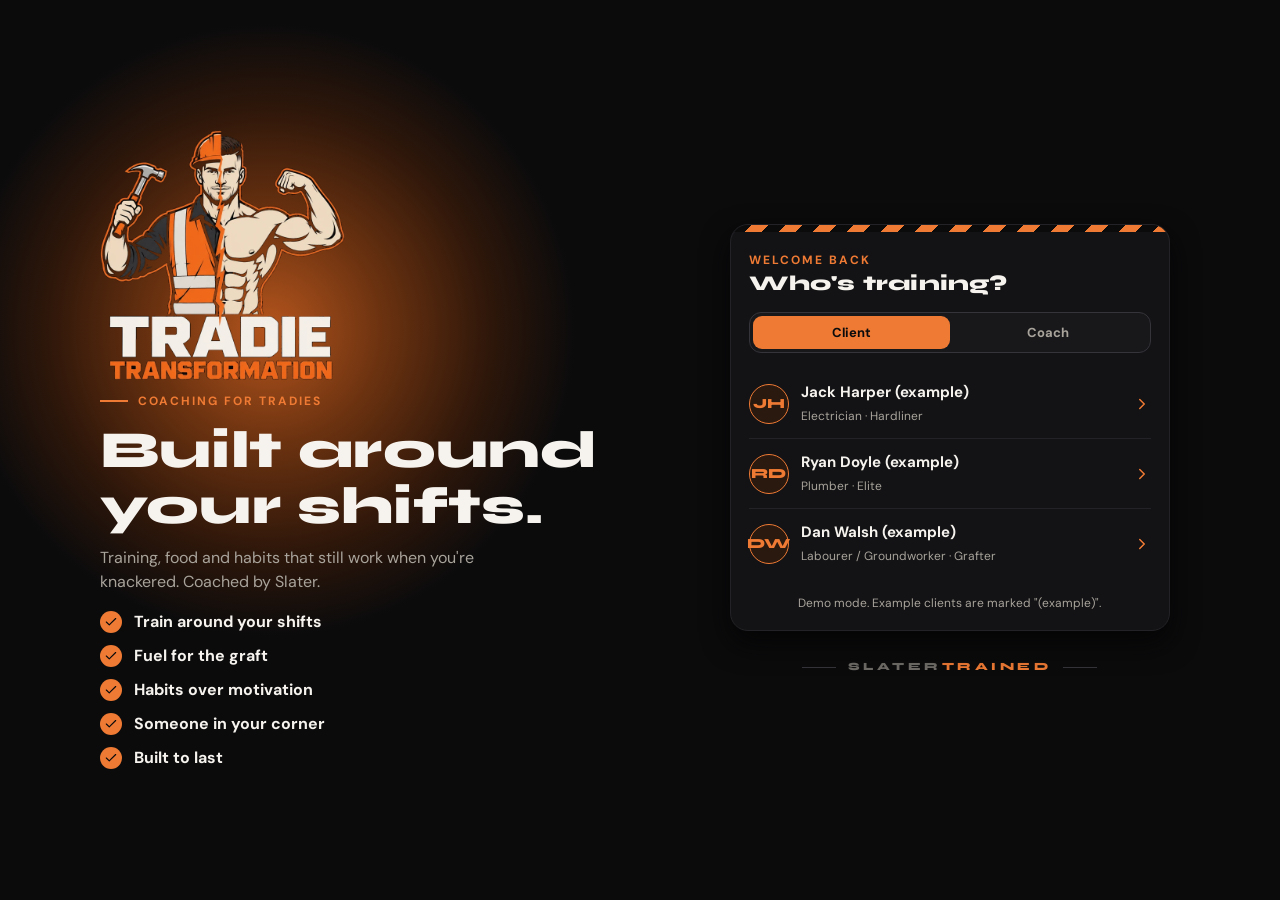
==== src/base-build4.html @ e0593daa "Remove zip; add source files, build script, tests and CLAUDE.md Co-Authored-By: Claude Opus 5.5 <nor" ====
<!doctype html><html><head><meta charset=utf8><meta name=viewport content="width=device-width,initial-scale=1,viewport-fit=cover"><style>:root{color-scheme:light;box-sizing:border-box;padding-top:env(safe-area-inset-top,0px);padding-bottom:env(safe-area-inset-bottom,0px)}html{scroll-padding-top:env(safe-area-inset-top,0px)}body{margin:0;padding:0;font:14px -apple-system,BlinkMacSystemFont,sans-serif;background:#fff;color:#000}img{max-width:100%}[hidden]:not([hidden=until-found i]){display:none!important}</style></head><body>
<title>The Tradie Transformation</title>
<meta name="claude:viewport-fit-sides" content="cover">
<meta name="theme-color" content="#0B0B0C">
<link rel="apple-touch-icon" href="[data-uri]">
<link rel="preconnect" href="https://fonts.googleapis.com"><link rel="preconnect" href="https://fonts.gstatic.com" crossorigin>
<link rel="stylesheet" href="https://fonts.googleapis.com/css2?family=DM+Sans:opsz,wght@9..40,400;9..40,500;9..40,700&family=Syne:wght@700;800&display=swap">
<style>
/* Layout: phone-first app shell. Header, scrolling main, bottom nav with a centre quick-log button; side rail on wide screens.
   Brand: "Edition 1" — one all-dark world, solid SlaterTrained orange, no see-through tints. */
:root {
  --bg: #0B0B0C;
  --card: #131315;
  --card-2: #18181B;
  --card-3: #202024;
  --line: #232327;
  --line-2: #34343A;
  --text: #F6F3EE;
  --muted: #A8A39B;
  --faint: #6F6C67;
  --orange: #EE7A34;
  --orange-hi: #F4955A;
  --orange-lo: #C9601F;
  --ember: #2A190F;      /* solid dark orange for fills */
  --ember-2: #3B2213;
  --on-orange: #0B0B0C;
  --good: #5CC37E;
  --good-deep: #12261A;
  --warn: #EDB740;
  --warn-deep: #2B2310;
  --bad: #EC5F55;
  --bad-deep: #2E1513;
  --display: 'Syne', 'Arial Black', Impact, sans-serif;
  --body: 'DM Sans', system-ui, -apple-system, 'Segoe UI', sans-serif;
  --r: 18px;
  --r-sm: 12px;
  --shadow: 0 1px 0 #1D1D21 inset, 0 12px 28px #050506;
  color-scheme: dark;
}
* { box-sizing: border-box; -webkit-tap-highlight-color: transparent; }
html, body { height: 100%; }
body { margin: 0; background: var(--bg); color: var(--text); font-family: var(--body); font-size: 15px; line-height: 1.5; -webkit-font-smoothing: antialiased; }
body::before { content: ""; position: fixed; inset: 0 0 auto; height: env(safe-area-inset-top, 0px); z-index: 50; background: var(--bg); }
button, input, select, textarea { font: inherit; color: inherit; }
button { cursor: pointer; }
a { color: var(--orange); }
h1, h2, h3 { font-family: var(--display); font-weight: 800; margin: 0; line-height: 1.08; text-wrap: balance; letter-spacing: 0.2px; }
h1 { font-size: clamp(27px, 6.4vw, 36px); }
h2 { font-size: 21px; }
h3 { font-size: 16px; }
p { margin: 0; }
.num { font-variant-numeric: tabular-nums; }
:focus-visible { outline: 2px solid var(--orange); outline-offset: 2px; }
summary::-webkit-details-marker { display: none; }
@media (prefers-reduced-motion: reduce) { * { animation: none !important; transition: none !important; } }

/* ---------- shell ---------- */
.shell { min-height: 100%; display: flex; }
.rail { display: none; }
.main { flex: 1; min-width: 0; display: flex; flex-direction: column; }
.topbar {
  position: sticky; top: env(safe-area-inset-top, 0px); z-index: 20; background: var(--bg); border-bottom: 1px solid var(--line);
  padding-block: 10px; padding-left: max(16px, env(safe-area-inset-left, 0px)); padding-right: max(16px, env(safe-area-inset-right, 0px));
  display: flex; align-items: center; gap: 12px; min-height: 62px;
}
.topbar .grow { flex: 1; min-width: 0; }
.topbar .ctx { font-size: 11px; color: var(--orange); text-transform: uppercase; letter-spacing: 1.8px; font-weight: 700; }
.topbar .ttl { font-family: var(--display); font-weight: 800; font-size: 17px; }
.content {
  flex: 1; width: 100%; max-width: 1040px; margin: 0 auto; padding-block: 20px 128px;
  padding-left: max(16px, env(safe-area-inset-left, 0px)); padding-right: max(16px, env(safe-area-inset-right, 0px));
  display: flex; flex-direction: column; gap: 18px; animation: rise .28s ease-out;
}
@keyframes rise { from { transform: translateY(6px); opacity: .55; } to { transform: none; opacity: 1; } }
.viewas { background: var(--orange); color: var(--on-orange); font-weight: 700; font-size: 13px; padding: 7px 16px; display: flex; gap: 10px; align-items: center; justify-content: center; flex-wrap: wrap; }
.viewas button { background: var(--on-orange); color: var(--orange); border: 0; border-radius: 999px; padding: 4px 12px; font-weight: 700; font-size: 12px; }

.bottomnav {
  position: fixed; left: 0; right: 0; bottom: 0; z-index: 30; background: var(--card); border-top: 1px solid var(--line);
  display: flex; justify-content: space-around; align-items: flex-end;
  padding-top: 6px; padding-bottom: calc(6px + env(safe-area-inset-bottom, 0px));
  padding-left: max(8px, env(safe-area-inset-left, 0px)); padding-right: max(8px, env(safe-area-inset-right, 0px));
}
.navbtn { background: none; border: 0; color: var(--faint); display: flex; flex-direction: column; align-items: center; gap: 3px; font-size: 11px; font-weight: 700; letter-spacing: .3px; padding: 6px 4px; min-width: 56px; position: relative; }
.navbtn svg { width: 22px; height: 22px; }
.navbtn.on { color: var(--orange); }
.navbtn .dot { position: absolute; top: 3px; right: 12px; width: 8px; height: 8px; border-radius: 50%; background: var(--orange); }
.fab { width: 58px; height: 58px; border-radius: 50%; border: 4px solid var(--card); background: linear-gradient(180deg, var(--orange-hi), var(--orange)); color: var(--on-orange); display: flex; align-items: center; justify-content: center; margin-top: -26px; flex: none; }
.fab svg { width: 26px; height: 26px; }
.fab:active { transform: scale(.95); }
@media (min-width: 900px) {
  .bottomnav { display: none; }
  .rail { display: flex; flex-direction: column; gap: 3px; width: 248px; flex: none; position: sticky; top: 0; height: 100vh; overflow-y: auto; background: var(--card); border-right: 1px solid var(--line); padding: 20px 14px; padding-left: max(14px, env(safe-area-inset-left, 0px)); }
  .rail .navbtn { flex-direction: row; gap: 12px; font-size: 14px; padding: 10px 12px; border-radius: var(--r-sm); justify-content: flex-start; width: 100%; }
  .rail .navbtn.on { background: var(--ember); }
  .rail .navbtn .dot { position: static; margin-left: auto; }
  .rail .brand { padding: 0 6px 18px; display: flex; justify-content: center; }
  .content { padding-block: 28px 64px; }
  .topbar .mlogo { display: none; }
}

/* ---------- brand ---------- */
.logo-img { display: block; width: auto; }
.st-mark { font-family: var(--display); font-weight: 800; letter-spacing: 3.5px; font-size: 11px; color: var(--faint); }
.st-mark b { color: var(--orange); font-weight: 800; }
.footer { display: flex; justify-content: center; align-items: center; gap: 12px; padding-top: 14px; }
.footer i { height: 1px; width: 34px; background: var(--line-2); }

/* ---------- building blocks ---------- */
.eyebrow { font-size: 12px; font-weight: 700; color: var(--orange); text-transform: uppercase; letter-spacing: 2px; display: flex; align-items: center; gap: 10px; }
.eyebrow.ruled::before { content: ""; width: 26px; height: 2px; background: var(--orange); flex: none; }
.sub { color: var(--muted); }
.small { font-size: 13px; }
.tiny { font-size: 12px; color: var(--muted); }
.head { display: flex; flex-direction: column; gap: 7px; }
.row { display: flex; align-items: center; gap: 10px; flex-wrap: wrap; }
.row.between { justify-content: space-between; }
.row.nowrap { flex-wrap: nowrap; }
.grow { flex: 1; min-width: 0; }
.stack { display: flex; flex-direction: column; gap: 12px; }
.stack-sm { display: flex; flex-direction: column; gap: 8px; }
.grid { display: grid; gap: 12px; grid-template-columns: repeat(auto-fit, minmax(min(100%, 260px), 1fr)); }
.grid-2 { display: grid; gap: 14px; grid-template-columns: repeat(auto-fit, minmax(min(100%, 350px), 1fr)); align-items: start; }
.tiles { display: grid; gap: 10px; grid-template-columns: repeat(auto-fit, minmax(min(100%, 148px), 1fr)); }
.card { background: var(--card); border: 1px solid var(--line); border-radius: var(--r); padding: 18px; display: flex; flex-direction: column; gap: 13px; min-width: 0; box-shadow: var(--shadow); }
.card.stripe { border-left: 4px solid var(--orange); }
.card.flat { background: var(--card-2); box-shadow: none; }
.card.hot { background: var(--ember); border-color: var(--orange); }
.card.hero { background: linear-gradient(160deg, var(--ember-2) 0%, var(--ember) 34%, var(--card) 78%); border-color: var(--line-2); }
.card.tap { cursor: pointer; transition: border-color .15s, transform .1s; text-align: left; color: var(--text); width: 100%; }
.card.tap:hover { border-color: var(--line-2); }
.card.tap:active { transform: scale(.992); }
.tile { background: var(--card); border: 1px solid var(--line); border-radius: var(--r); padding: 15px; display: flex; flex-direction: column; gap: 2px; box-shadow: var(--shadow); min-width: 0; }
.tile .big { font-family: var(--display); font-weight: 800; font-size: 31px; color: var(--orange); line-height: 1.05; }
.tile .big small { font-size: 14px; color: var(--muted); font-family: var(--body); font-weight: 500; }
.tile .lbl { font-size: 12px; color: var(--muted); font-weight: 500; }
.callout { border: 1.5px solid var(--orange); background: var(--ember); border-radius: var(--r); padding: 15px 17px; display: flex; flex-direction: column; gap: 7px; }
.divider { height: 1px; background: var(--line); }

.btn { display: inline-flex; align-items: center; justify-content: center; gap: 8px; background: linear-gradient(180deg, var(--orange-hi), var(--orange)); color: var(--on-orange); border: 0; border-radius: 13px; padding: 12px 18px; font-weight: 700; text-decoration: none; white-space: nowrap; transition: transform .1s; }
.btn svg { width: 18px; height: 18px; flex: none; }
.btn:active { transform: scale(.97); }
.btn.ghost { background: var(--card-2); color: var(--text); border: 1px solid var(--line-2); }
.btn.ghost:hover { border-color: var(--orange); }
.btn.danger { background: var(--bad-deep); color: var(--bad); border: 1px solid var(--bad); }
.btn.sm { padding: 8px 12px; font-size: 13px; border-radius: 10px; }
.btn.block { width: 100%; }
.iconbtn { background: var(--card-2); border: 1px solid var(--line-2); color: var(--text); width: 38px; height: 38px; border-radius: 11px; display: inline-flex; align-items: center; justify-content: center; flex: none; }
.iconbtn svg { width: 18px; height: 18px; }
.iconbtn.sm { width: 32px; height: 32px; border-radius: 9px; }
.iconbtn.or { background: var(--ember); border-color: var(--orange); color: var(--orange); }

.pill { display: inline-flex; align-items: center; gap: 6px; font-size: 12px; font-weight: 700; padding: 4px 10px; border-radius: 999px; white-space: nowrap; }
.pill.good { background: var(--good-deep); color: var(--good); }
.pill.warn { background: var(--warn-deep); color: var(--warn); }
.pill.bad { background: var(--bad-deep); color: var(--bad); }
.pill.or { background: var(--ember); color: var(--orange); }
.pill.mute { background: var(--card-2); color: var(--muted); border: 1px solid var(--line-2); }
.pill.solid { background: var(--orange); color: var(--on-orange); }

label.f { display: flex; flex-direction: column; gap: 6px; font-size: 13px; font-weight: 500; color: var(--muted); min-width: 0; }
.in { width: 100%; background: var(--bg); border: 1px solid var(--line-2); border-radius: 11px; padding: 11px 12px; font-size: 16px; color: var(--text); outline: none; min-width: 0; }
textarea.in { min-height: 84px; resize: vertical; }
.in:focus { border-color: var(--orange); }
.in.sm { padding: 8px 10px; font-size: 15px; }
.fields { display: grid; gap: 12px; grid-template-columns: repeat(auto-fit, minmax(min(100%, 150px), 1fr)); }

.tabs { display: flex; gap: 6px; overflow-x: auto; padding-bottom: 2px; scrollbar-width: none; }
.tabs::-webkit-scrollbar { display: none; }
.tab { background: var(--card); border: 1px solid var(--line); color: var(--muted); padding: 8px 14px; border-radius: 999px; font-weight: 700; font-size: 13px; white-space: nowrap; }
.tab.on { background: var(--orange); color: var(--on-orange); border-color: var(--orange); }
.seg { display: inline-flex; background: var(--card-2); border: 1px solid var(--line-2); border-radius: 12px; padding: 3px; }
.seg button { background: none; border: 0; padding: 7px 13px; border-radius: 9px; font-weight: 700; font-size: 13px; color: var(--muted); }
.seg button.on { background: var(--orange); color: var(--on-orange); }
input.sc { position: absolute; opacity: 0; pointer-events: none; }
input.sc:checked + .tab { background: var(--orange); color: var(--on-orange); border-color: var(--orange); }

.list { display: flex; flex-direction: column; }
.li { display: flex; align-items: center; gap: 12px; padding: 12px 0; border-top: 1px solid var(--line); min-width: 0; }
.li:first-child { border-top: 0; }
.li.tap { cursor: pointer; }
.trunc { overflow: hidden; text-overflow: ellipsis; white-space: nowrap; }
.avatar { width: 40px; height: 40px; border-radius: 50%; background: var(--ember); color: var(--orange); display: flex; align-items: center; justify-content: center; font-family: var(--display); font-weight: 800; font-size: 14px; flex: none; border: 1.5px solid var(--orange); }
.avatar.lg { width: 56px; height: 56px; font-size: 19px; }
.avatar.coach { background: var(--orange); color: var(--on-orange); }

.bar { height: 8px; background: var(--card-3); border-radius: 999px; overflow: hidden; }
.bar > i { display: block; height: 100%; background: linear-gradient(90deg, var(--orange-lo), var(--orange)); border-radius: 999px; }
.bar.good > i { background: var(--good); }

.check { display: flex; align-items: center; gap: 12px; padding: 12px; background: var(--card-2); border: 1px solid var(--line); border-radius: 13px; text-align: left; width: 100%; color: var(--text); }
.check .box { width: 24px; height: 24px; border-radius: 8px; border: 2px solid var(--line-2); flex: none; display: flex; align-items: center; justify-content: center; }
.check.on { border-color: var(--orange); background: var(--ember); }
.check.on .box { background: var(--orange); border-color: var(--orange); color: var(--on-orange); }
.check .box svg { width: 15px; height: 15px; }

.tablewrap { overflow-x: auto; }
table.t { width: 100%; border-collapse: collapse; font-size: 14px; }
table.t th { text-align: left; font-size: 11px; text-transform: uppercase; letter-spacing: 1px; color: var(--muted); font-weight: 700; padding: 8px 6px; border-bottom: 1px solid var(--line); white-space: nowrap; }
table.t td { padding: 9px 6px; border-bottom: 1px solid var(--line); vertical-align: middle; }
table.t tr:last-child td { border-bottom: 0; }

/* rings + charts */
.ring { position: relative; flex: none; }
.ring svg { display: block; transform: rotate(-90deg); }
.ring .mid { position: absolute; inset: 0; display: flex; flex-direction: column; align-items: center; justify-content: center; text-align: center; line-height: 1.1; }
.ring .mid b { font-family: var(--display); font-weight: 800; }
.ring .mid span { font-size: 11px; color: var(--muted); }
.rings { display: flex; gap: 14px; align-items: center; flex-wrap: wrap; }
.rings .minis { display: grid; grid-template-columns: repeat(3, 1fr); gap: 10px; flex: 1; min-width: 200px; }
.rings .mini { display: flex; flex-direction: column; align-items: center; gap: 4px; }
.chartbox svg { width: 100%; height: auto; display: block; touch-action: pan-y; }
.legend { display: flex; gap: 14px; flex-wrap: wrap; font-size: 12px; color: var(--muted); }
.legend i { display: inline-block; width: 14px; height: 3px; border-radius: 2px; margin-right: 6px; vertical-align: middle; }
.spark { width: 72px; height: 26px; flex: none; }

/* calendar */
.cal { display: grid; grid-template-columns: repeat(7, 1fr); gap: 4px; }
.cal .dow { text-align: center; font-size: 11px; color: var(--faint); font-weight: 700; text-transform: uppercase; letter-spacing: 1px; padding: 4px 0; }
.cal button { background: var(--card-2); border: 1px solid var(--line); border-radius: 11px; min-height: 52px; padding: 6px 2px 5px; display: flex; flex-direction: column; align-items: center; gap: 5px; color: var(--text); font-weight: 500; font-size: 13px; }
.cal button.out { visibility: hidden; }
.cal button.today { border-color: var(--orange); }
.cal button.sel { background: var(--ember); border-color: var(--orange); }
.cal .dots { display: flex; gap: 3px; min-height: 6px; }
.cal .dots i { width: 6px; height: 6px; border-radius: 50%; background: var(--orange); }
.cal .dots i.g { background: var(--good); }
.cal .dots i.w { background: var(--text); }
.cal .dots i.o { background: none; border: 1.5px solid var(--orange); }

/* set logger */
.setrow { display: grid; grid-template-columns: 30px 1fr 1fr 46px; gap: 8px; align-items: center; }
.setrow .sn { font-weight: 700; color: var(--muted); text-align: center; }
.setrow .done { width: 46px; height: 42px; border-radius: 11px; border: 1px solid var(--line-2); background: var(--card-2); color: var(--muted); display: flex; align-items: center; justify-content: center; }
.setrow .done.on { background: var(--orange); border-color: var(--orange); color: var(--on-orange); }
.setrow .done svg { width: 18px; height: 18px; }
.sslabel { font-size: 11px; font-weight: 700; letter-spacing: 1.6px; text-transform: uppercase; color: var(--on-orange); background: var(--orange); border-radius: 6px; padding: 2px 8px; align-self: flex-start; }
.timerbar { position: fixed; left: 50%; transform: translateX(-50%); z-index: 40; bottom: calc(96px + env(safe-area-inset-bottom, 0px)); background: var(--orange); color: var(--on-orange); border-radius: 999px; padding: 10px 14px 10px 20px; display: flex; align-items: center; gap: 12px; font-weight: 700; box-shadow: 0 10px 30px #000; white-space: nowrap; }
.timerbar .t { font-family: var(--display); font-size: 22px; font-variant-numeric: tabular-nums; }
.timerbar button { background: var(--on-orange); color: var(--orange); border: 0; border-radius: 999px; padding: 6px 12px; font-weight: 700; }
@media (min-width: 900px) { .timerbar { bottom: 24px; } }

/* chat + feed */
.chat { display: flex; flex-direction: column; gap: 8px; }
.msg { max-width: 82%; padding: 10px 14px; border-radius: 18px; font-size: 15px; white-space: pre-wrap; overflow-wrap: anywhere; }
.msg.me { align-self: flex-end; background: var(--orange); color: var(--on-orange); border-bottom-right-radius: 5px; }
.msg.them { align-self: flex-start; background: var(--card-2); border: 1px solid var(--line); border-bottom-left-radius: 5px; }
.msg .ts { display: block; font-size: 11px; opacity: .7; margin-top: 4px; }
.composer { position: sticky; bottom: calc(78px + env(safe-area-inset-bottom, 0px)); background: var(--bg); padding-block: 8px; }
@media (min-width: 900px) { .composer { bottom: 0; } }
.post { display: flex; gap: 12px; padding: 14px 0; border-top: 1px solid var(--line); }
.post:first-child { border-top: 0; }
.like { background: none; border: 0; color: var(--muted); display: inline-flex; gap: 6px; align-items: center; font-weight: 700; font-size: 13px; padding: 4px 0; }
.like svg { width: 16px; height: 16px; }
.like.on { color: var(--orange); }

/* entry */
.entry { min-height: 100%; display: flex; align-items: center; justify-content: center; padding-block: 36px; padding-left: max(16px, env(safe-area-inset-left, 0px)); padding-right: max(16px, env(safe-area-inset-right, 0px)); position: relative; overflow: hidden; }
.glow { position: absolute; width: 560px; height: 560px; border-radius: 50%; background: radial-gradient(circle, #B5551D 0%, #6B3210 26%, #2F170A 50%, #0B0B0C 70%); top: -60px; left: 50%; transform: translateX(-50%); pointer-events: none; }
.entry .inner { position: relative; width: 100%; max-width: 420px; display: flex; flex-direction: column; gap: 20px; align-items: stretch; }
.entry .brandbig { display: flex; justify-content: center; }
.entry .tag { text-align: center; color: var(--muted); font-size: 16px; }
.entry .eyebrow { justify-content: center; }
.entry .eyebrow::before, .entry .eyebrow::after { content: ""; width: 28px; height: 2px; background: var(--orange); }

.rankbadge { display: inline-flex; align-items: center; gap: 8px; font-family: var(--display); font-weight: 800; font-size: 13px; letter-spacing: 1.2px; text-transform: uppercase; color: var(--orange); }
.rankbadge svg { width: 18px; height: 18px; }
.badges { display: grid; gap: 10px; grid-template-columns: repeat(auto-fill, minmax(104px, 1fr)); }
.badge { background: var(--card-2); border: 1px solid var(--line); border-radius: 14px; padding: 14px 8px; display: flex; flex-direction: column; align-items: center; gap: 8px; text-align: center; font-size: 12px; font-weight: 700; color: var(--faint); }
.badge .medal { width: 46px; height: 46px; border-radius: 50%; display: flex; align-items: center; justify-content: center; background: var(--card-3); color: var(--faint); }
.badge .medal svg { width: 22px; height: 22px; }
.badge.on { color: var(--text); border-color: var(--orange); background: var(--ember); }
.badge.on .medal { background: linear-gradient(180deg, var(--orange-hi), var(--orange-lo)); color: var(--on-orange); }

/* sheet */
.scrim { position: fixed; inset: 0; z-index: 60; background: #050506; opacity: .78; }
.sheet { position: fixed; z-index: 61; left: 0; right: 0; bottom: 0; max-height: 88%; overflow-y: auto; background: var(--card); border: 1px solid var(--line-2); border-bottom: 0; border-radius: 22px 22px 0 0; padding: 10px 18px calc(22px + env(safe-area-inset-bottom, 0px)); display: flex; flex-direction: column; gap: 14px; animation: up .22s ease-out; }
.sheet .grab { width: 40px; height: 4px; border-radius: 4px; background: var(--line-2); align-self: center; flex: none; }
@keyframes up { from { transform: translateY(48px); } to { transform: none; } }
@media (min-width: 700px) { .sheet { left: 50%; right: auto; bottom: auto; top: 50%; transform: translate(-50%, -50%); width: 520px; border-radius: 22px; border-bottom: 1px solid var(--line-2); animation: none; } .sheet .grab { display: none; } }
.qa { display: grid; grid-template-columns: repeat(3, 1fr); gap: 10px; }
.qa button { background: var(--card-2); border: 1px solid var(--line); border-radius: 14px; padding: 14px 6px; display: flex; flex-direction: column; align-items: center; gap: 8px; font-size: 12px; font-weight: 700; color: var(--text); }
.qa button svg { width: 24px; height: 24px; color: var(--orange); }

.toast { position: fixed; left: 50%; transform: translateX(-50%); top: calc(14px + env(safe-area-inset-top, 0px)); z-index: 100; background: var(--card-3); border: 1px solid var(--orange); color: var(--text); padding: 12px 18px; border-radius: 13px; font-weight: 500; max-width: calc(100% - 32px); box-shadow: 0 10px 30px #000; text-align: center; }
.empty { text-align: center; padding: 26px 16px; color: var(--muted); display: flex; flex-direction: column; gap: 10px; align-items: center; }
.photo-grid { display: grid; gap: 8px; grid-template-columns: repeat(auto-fill, minmax(104px, 1fr)); }
.photo-grid figure { margin: 0; display: flex; flex-direction: column; gap: 4px; }
.photo-grid img, .compare img { width: 100%; aspect-ratio: 3/4; object-fit: cover; border-radius: 12px; border: 1px solid var(--line); background: var(--card-2); display: block; }
.compare { display: grid; grid-template-columns: 1fr 1fr; gap: 8px; }
.compare figure { margin: 0; display: flex; flex-direction: column; gap: 6px; }
.hide-sm { display: none; }
@media (min-width: 600px) { .hide-sm { display: initial; } }
.water { display: flex; gap: 5px; flex-wrap: wrap; }
.water i { width: 20px; height: 28px; border-radius: 4px 4px 8px 8px; border: 1.5px solid var(--line-2); background: var(--card-2); }
.water i.on { background: var(--orange); border-color: var(--orange); }

/* ---------- v3: login, targets, thumbs, summary ---------- */
.entry { align-items: stretch; padding-block: 0; overflow: visible; }
.ent { width: 100%; max-width: 1080px; margin: 0 auto; display: grid; gap: 22px; align-content: center; padding-block: 26px; }
.ent-brand { position: relative; display: flex; flex-direction: column; align-items: center; text-align: center; gap: 12px; }
.ent-brand > *:not(.glow) { position: relative; }
.ent-brand .glow { top: -110px; width: 620px; height: 620px; }
.ent-brand h1 { font-size: clamp(30px, 7.4vw, 52px); }
.ent-brand .tag { max-width: 400px; }
.ent-logo { animation: logoin .7s cubic-bezier(.2, .8, .2, 1); }
.ent-logo .logo-img { height: clamp(170px, 30vh, 250px) !important; }
@keyframes logoin { from { transform: translateY(14px) scale(.96); opacity: .4; } to { transform: none; opacity: 1; } }
.ent-points { list-style: none; margin: 4px 0 0; padding: 0; display: none; flex-direction: column; gap: 10px; text-align: left; }
.ent-points li { display: flex; align-items: center; gap: 12px; font-weight: 700; font-size: 16px; }
.ent-points svg { width: 22px; height: 22px; padding: 4px; border-radius: 50%; background: var(--orange); color: var(--on-orange); flex: none; }
.ent-side { display: flex; flex-direction: column; gap: 14px; width: 100%; max-width: 440px; margin: 0 auto; }
.ent-card { position: relative; overflow: hidden; padding-top: 26px; gap: 16px; }
.hazard { position: absolute; inset: 0 0 auto 0; height: 7px; background: repeating-linear-gradient(-45deg, var(--orange) 0 12px, var(--bg) 12px 24px); }
.entrow { background: none; border: 0; border-top: 1px solid var(--line); width: 100%; text-align: left; color: var(--text); }
.entrow:first-child { border-top: 0; }
.pindots { display: flex; gap: 14px; }
.pindots i { width: 15px; height: 15px; border-radius: 50%; border: 2px solid var(--line-2); }
.pindots i.on { background: var(--orange); border-color: var(--orange); }
.pindots.bad { animation: shake .35s; }
@keyframes shake { 20%, 60% { transform: translateX(-7px); } 40%, 80% { transform: translateX(7px); } }
.keypad { display: grid; grid-template-columns: repeat(3, 72px); gap: 12px; justify-content: center; }
.keypad button { height: 62px; border-radius: 18px; background: var(--card-2); border: 1px solid var(--line-2); font-family: var(--display); font-weight: 800; font-size: 22px; color: var(--text); display: flex; align-items: center; justify-content: center; }
.keypad button:active { background: var(--orange); color: var(--on-orange); border-color: var(--orange); }
.keypad button svg { width: 22px; height: 22px; }
@media (min-width: 900px) {
  .ent { grid-template-columns: 1.1fr .9fr; align-items: center; gap: 56px; }
  .ent-brand { align-items: flex-start; text-align: left; }
  .ent-brand .glow { left: 30%; }
  .ent-brand .eyebrow { justify-content: flex-start; }
  .entry .ent-brand .eyebrow::after { display: none; }
  .ent-points { display: flex; }
}
.chks { display: flex; flex-wrap: wrap; gap: 8px; }
.chk { display: inline-flex; align-items: center; gap: 7px; padding: 8px 12px; border-radius: 999px; border: 1px solid var(--line-2); background: var(--card-2); color: var(--muted); font-weight: 700; font-size: 13px; }
.chk svg { width: 15px; height: 15px; color: var(--orange); }
.chk.on { background: var(--good-deep); border-color: var(--good); color: var(--good); }
.chk.on svg { color: var(--good); }
.thumbs { display: flex; gap: 8px; overflow-x: auto; }
.thumbbtn { position: relative; padding: 0; border: 0; background: none; display: block; width: 100%; border-radius: 12px; }
.thumbs .thumbbtn { width: 84px; flex: none; }
.thumbs .thumbbtn img { width: 84px; height: 84px; object-fit: cover; border-radius: 12px; border: 1px solid var(--line); display: block; }
.thumbbtn i { position: absolute; top: 6px; right: 6px; width: 11px; height: 11px; border-radius: 50%; background: var(--orange); border: 2px solid var(--bg); }
.foodthumb { width: 46px; height: 46px; border-radius: 11px; object-fit: cover; flex: none; background: var(--card-2); border: 1px solid var(--line); display: flex; align-items: center; justify-content: center; color: var(--faint); }
.foodthumb svg { width: 20px; height: 20px; }
.postimg { width: 100%; max-height: 420px; object-fit: cover; border-radius: 14px; border: 1px solid var(--line); display: block; }
.tapclean { background: none; border: 0; padding: 0; text-align: left; color: var(--text); width: 100%; }
.medalbig { width: 78px; height: 78px; border-radius: 50%; background: linear-gradient(180deg, var(--orange-hi), var(--orange-lo)); color: var(--on-orange); display: flex; align-items: center; justify-content: center; box-shadow: 0 0 0 8px var(--ember-2); animation: pop .5s cubic-bezier(.2, 1.4, .4, 1); }
.medalbig svg { width: 38px; height: 38px; }
@keyframes pop { from { transform: scale(.5); } to { transform: none; } }
button.tile { cursor: pointer; }
.entry { min-height: 100vh; min-height: 100dvh; }
.ent-card .eyebrow { justify-content: flex-start; }
.entry .ent-card .eyebrow::before, .entry .ent-card .eyebrow::after { display: none; }
@media (min-width: 900px) { .entry .ent-brand .tag { text-align: left; } }

/* ===================== v4 ===================== */
/* chart read-out */
.chh { display: flex; flex-direction: column; gap: 1px; min-width: 0; }
.chl { font-size: 11px; font-weight: 700; letter-spacing: .09em; text-transform: uppercase; color: var(--muted); transition: color .15s; }
.chh.on .chl { color: var(--orange); }
.chv b { font-family: var(--display); font-weight: 800; font-size: 34px; line-height: 1.08; color: var(--text); }
.chv small { font-size: 14px; color: var(--muted); font-weight: 500; font-family: var(--body); }
.chs { font-size: 12.5px; color: var(--muted); min-height: 18px; }
.chartbox { margin-inline: -4px; }
.chartbox svg { cursor: crosshair; -webkit-user-select: none; user-select: none; -webkit-tap-highlight-color: transparent; overflow: visible; }
.chartbox svg.draw .ln { stroke-dasharray: 1; stroke-dashoffset: 1; animation: chdraw 1s cubic-bezier(.3, .7, .2, 1) forwards; }
.chartbox svg.draw .ar { animation: chfade .9s ease-out both; }
.chartbox svg.draw .br { transform-box: fill-box; transform-origin: 50% 100%; animation: chgrow .5s cubic-bezier(.2, .9, .3, 1) both; }
@keyframes chdraw { to { stroke-dashoffset: 0; } }
@keyframes chfade { from { opacity: 0; } }
@keyframes chgrow { from { transform: scaleY(.02); } }
.seg.rg button { padding: 6px 14px; min-width: 46px; }
.legend i { flex: none; }
/* pills with icons */
.pill svg { width: 12px; height: 12px; flex: none; }
/* workout library + builder */
.person { text-align: left; gap: 12px; color: var(--text); }
.wic, .fic { width: 36px; height: 36px; border-radius: 11px; background: var(--ember); color: var(--orange); display: flex; align-items: center; justify-content: center; flex: none; }
.wic svg, .fic svg { width: 18px; height: 18px; }
.fic { background: var(--card-2); border: 1px solid var(--line-2); }
.wnum { width: 30px; height: 30px; border-radius: 50%; background: var(--orange); color: var(--on-orange); font-family: var(--display); font-weight: 800; font-size: 14px; display: flex; align-items: center; justify-content: center; flex: none; }
.wnum.sm { width: 24px; height: 24px; font-size: 12px; background: var(--ember); color: var(--orange); }
.wgrid { display: grid; gap: 10px; grid-template-columns: repeat(4, minmax(0, 1fr)); align-items: end; }
@media (max-width: 520px) { .wgrid { grid-template-columns: repeat(2, minmax(0, 1fr)); } }
.stepper { display: flex; align-items: center; justify-content: space-between; background: var(--card-2); border: 1px solid var(--line-2); border-radius: var(--r-sm); height: 41px; padding: 3px; }
.stepper button { width: 34px; height: 33px; border-radius: 9px; border: 0; background: var(--card-3); color: var(--text); font-size: 20px; font-weight: 700; line-height: 1; }
.stepper button:active { background: var(--orange); color: var(--on-orange); }
.stepper b { font-size: 17px; }
.iconbtn:disabled { opacity: .35; pointer-events: none; }
/* FAQ */
.faqs { display: flex; flex-direction: column; }
.faq { border-top: 1px solid var(--line); }
.faq:first-child { border-top: 0; }
.faq summary { list-style: none; cursor: pointer; display: flex; align-items: center; justify-content: space-between; gap: 12px; padding: 14px 0; font-weight: 700; }
.faq summary svg { width: 18px; height: 18px; color: var(--orange); flex: none; transition: transform .2s; }
.faq[open] summary svg { transform: rotate(180deg); }
.faq p { padding: 0 0 14px; color: var(--muted); }

/* ===================== v4.1: stat-led style ===================== */
.tabs.line { gap: 2px; border-bottom: 1px solid var(--line); padding-bottom: 0; }
.tabs.line .tab { background: none; border: 0; border-bottom: 3px solid transparent; border-radius: 0; padding: 11px 13px; font-size: 14.5px; color: var(--muted); }
.tabs.line .tab.on { background: none; color: var(--text); border-bottom-color: var(--orange); }
.chw { display: flex; flex-direction: column; gap: 6px; min-width: 0; }
.chh { display: grid; grid-template-columns: 1fr 1fr; gap: 16px; flex-direction: unset; }
.chc { border-top: 1.5px solid var(--line-2); padding-top: 9px; display: flex; flex-direction: column; gap: 2px; min-width: 0; transition: border-color .15s; }
.chw.on .chc:first-child { border-top-color: var(--orange); }
.chw.on .chc:first-child .chl { color: var(--orange); }
.chv b { font-size: 29px; }
.chl { font-size: 12px; letter-spacing: 0; text-transform: none; font-weight: 500; }
.statg .sth { background: var(--card-2); color: var(--muted); font-size: 11.5px; font-weight: 700; letter-spacing: .1em; text-transform: uppercase; padding: 10px 18px; border-top: 1px solid var(--line); border-bottom: 1px solid var(--line); }
.statg:first-child .sth { border-top: 0; }
.statg .str { display: flex; justify-content: space-between; align-items: baseline; gap: 14px; padding: 12px 18px; font-size: 15px; color: var(--muted); }
.statg .str:nth-child(odd) { background: #161618; }
.statg .str b { color: var(--text); font-weight: 700; text-align: right; }
.statg .str small { color: var(--muted); font-weight: 500; font-size: 13px; }
.zone { display: flex; flex-direction: column; gap: 9px; }
.zbar { position: relative; display: grid; grid-template-columns: 40fr 20fr 15fr 15fr 10fr; gap: 4px; height: 6px; margin: 6px 8px 8px; }
.zbar i { border-radius: 3px; }
.zdot { position: absolute; top: 50%; width: 18px; height: 18px; border-radius: 50%; background: var(--text); border: 4px solid var(--orange); transform: translate(-50%, -50%); box-shadow: 0 0 0 3px var(--card); }
</style>
<div id="app"></div>
<div id="sheet"></div>
<div id="toast" class="toast" hidden></div>
<script>
/* =====================================================================
   THE TRADIE TRANSFORMATION — coaching app (Coach HQ + client app)
   01 core: storage, helpers, icons, your system's constants, demo data
   ===================================================================== */
const KEY = 'tt_app_v2', SES_KEY = 'tt_session_v2';
let MEM = {};
const store = {
  get(k) { try { const v = localStorage.getItem(k); return v ? JSON.parse(v) : (MEM[k] ?? null); } catch (e) { return MEM[k] ?? null; } },
  set(k, v) { MEM[k] = v; try { localStorage.setItem(k, JSON.stringify(v)); return true; } catch (e) { return false; } }
};

/* ---------- helpers ---------- */
const $ = s => document.querySelector(s);
const esc = s => String(s ?? '').replace(/[&<>"']/g, c => ({ '&': '&amp;', '<': '&lt;', '>': '&gt;', '"': '&quot;', "'": '&#39;' }[c]));
const P = o => esc(JSON.stringify(o));
const uid = () => Math.random().toString(36).slice(2, 10) + Date.now().toString(36).slice(-4);
const iso = d => { const z = new Date(d); z.setMinutes(z.getMinutes() - z.getTimezoneOffset()); return z.toISOString().slice(0, 10); };
const today = () => iso(new Date());
const D = s => new Date(s + 'T12:00:00');
const addDays = (s, n) => { const d = D(s); d.setDate(d.getDate() + n); return iso(d); };
const addMonths = (s, n) => { const d = D(s); d.setMonth(d.getMonth() + n); return iso(d); };
const daysBetween = (a, b) => Math.round((D(b) - D(a)) / 864e5);
const dow = s => D(s).getDay();
const mondayOf = s => addDays(s, -((dow(s) + 6) % 7));
const fmt = (s, o = { day: 'numeric', month: 'short' }) => s ? D(s).toLocaleDateString('en-GB', o) : '—';
const fmtLong = s => fmt(s, { weekday: 'short', day: 'numeric', month: 'short' });
const ago = s => { if (!s) return 'never'; const n = daysBetween(s, today()); return n <= 0 ? 'today' : n === 1 ? 'yesterday' : n + ' days ago'; };
const r5 = n => Math.round(n / 5) * 5;
const first = n => (n || '').trim().split(/\s+/)[0] || '';
const initials = n => (n || '?').replace(/\(.*?\)/g, '').trim().split(/\s+/).map(x => x[0]).slice(0, 2).join('').toUpperCase();
const greet = () => { const h = new Date().getHours(); return h < 12 ? 'Morning' : h < 18 ? 'Afternoon' : 'Evening'; };
const kgTo = (kg, units, dp = 1) => kg == null || kg === '' || isNaN(kg) ? '—' : (units === 'lbs' ? kg * 2.20462 : +kg).toFixed(dp);
const toKg = (v, units) => v === '' || v == null ? null : units === 'lbs' ? +v / 2.20462 : +v;
const gbp = n => '£' + Math.round(n).toLocaleString('en-GB');
const sum = (a, f = x => x) => a.reduce((t, x) => t + (+f(x) || 0), 0);
const setPath = (o, path, v) => { const ks = path.split('.'); const last = ks.pop(); ks.forEach(k => o = o[k]); o[last] = v; };
const DOWS = ['Sun', 'Mon', 'Tue', 'Wed', 'Thu', 'Fri', 'Sat'];
let _s = 7; const rnd = () => { _s = (_s * 16807) % 2147483647; return (_s - 1) / 2147483646; };

/* ---------- icons ---------- */
const I = (d, extra = '') => `<svg viewBox="0 0 24 24" fill="none" stroke="currentColor" stroke-width="2" stroke-linecap="round" stroke-linejoin="round" aria-hidden="true" ${extra}>${d}</svg>`;
const IC = {
  home: I('<path d="M3 10.5 12 3l9 7.5V20a1 1 0 0 1-1 1h-5v-6H9v6H4a1 1 0 0 1-1-1z"/>'),
  train: I('<path d="M6.5 6.5v11M17.5 6.5v11M3 9v6M21 9v6M6.5 12h11"/>'),
  fuel: I('<path d="M12 2c2 4 6 6 6 11a6 6 0 0 1-12 0c0-3 2-5 3-7 1 2 2 3 3 3 0-3-1-5 0-7z"/>'),
  chart: I('<path d="M3 3v18h18"/><path d="m7 15 4-4 3 3 5-6"/>'),
  more: I('<circle cx="5" cy="12" r="1.5"/><circle cx="12" cy="12" r="1.5"/><circle cx="19" cy="12" r="1.5"/>'),
  menu: I('<path d="M4 6h16M4 12h16M4 18h16"/>'),
  users: I('<path d="M16 21v-2a4 4 0 0 0-4-4H6a4 4 0 0 0-4 4v2"/><circle cx="9" cy="7" r="4"/><path d="M22 21v-2a4 4 0 0 0-3-3.9M16 3.1a4 4 0 0 1 0 7.8"/>'),
  inbox: I('<path d="M22 12h-6l-2 3h-4l-2-3H2"/><path d="M5.5 5h13L22 12v6a2 2 0 0 1-2 2H4a2 2 0 0 1-2-2v-6z"/>'),
  clip: I('<rect x="8" y="2" width="8" height="4" rx="1"/><path d="M16 4h2a2 2 0 0 1 2 2v14a2 2 0 0 1-2 2H6a2 2 0 0 1-2-2V6a2 2 0 0 1 2-2h2"/><path d="M9 12h6M9 16h4"/>'),
  book: I('<path d="M4 19.5V5a2 2 0 0 1 2-2h14v18H6.5A2.5 2.5 0 0 1 4 18.5z"/><path d="M8 7h8"/>'),
  cog: I('<circle cx="12" cy="12" r="3"/><path d="M12 2v3M12 19v3M4.9 4.9 7 7M17 17l2.1 2.1M2 12h3M19 12h3M4.9 19.1 7 17M17 7l2.1-2.1"/>'),
  chat: I('<path d="M21 15a2 2 0 0 1-2 2H7l-4 4V5a2 2 0 0 1 2-2h14a2 2 0 0 1 2 2z"/>'),
  trophy: I('<path d="M8 21h8M12 17v4M7 4h10v5a5 5 0 0 1-10 0z"/><path d="M17 5h3v2a3 3 0 0 1-3 3M7 5H4v2a3 3 0 0 0 3 3"/>'),
  tick: I('<path d="M20 6 9 17l-5-5"/>', 'stroke-width="3"'),
  back: I('<path d="m15 18-6-6 6-6"/>'),
  fwd: I('<path d="m9 18 6-6-6-6"/>'),
  plus: I('<path d="M12 5v14M5 12h14"/>', 'stroke-width="2.6"'),
  x: I('<path d="M18 6 6 18M6 6l12 12"/>'),
  up: I('<path d="m18 15-6-6-6 6"/>'),
  down: I('<path d="m6 9 6 6 6-6"/>'),
  bolt: I('<path d="M13 2 4 14h7l-1 8 9-12h-7z"/>'),
  play: I('<path d="m6 4 14 8-14 8z"/>'),
  cal: I('<rect x="3" y="4" width="18" height="18" rx="2"/><path d="M16 2v4M8 2v4M3 10h18"/>'),
  out: I('<path d="M9 21H5a2 2 0 0 1-2-2V5a2 2 0 0 1 2-2h4M16 17l5-5-5-5M21 12H9"/>'),
  eye: I('<path d="M1 12s4-8 11-8 11 8 11 8-4 8-11 8S1 12 1 12z"/><circle cx="12" cy="12" r="3"/>'),
  cam: I('<path d="M23 19a2 2 0 0 1-2 2H3a2 2 0 0 1-2-2V8a2 2 0 0 1 2-2h4l2-3h6l2 3h4a2 2 0 0 1 2 2z"/><circle cx="12" cy="13" r="4"/>'),
  calc: I('<rect x="4" y="2" width="16" height="20" rx="2"/><path d="M8 6h8M8 10h.01M12 10h.01M16 10h.01M8 14h.01M12 14h.01M16 14h.01M8 18h.01M12 18h4"/>'),
  scale: I('<rect x="3" y="3" width="18" height="18" rx="4"/><path d="M8 8a5.5 5.5 0 0 1 8 0l-3 3h-2z"/>'),
  ruler: I('<path d="M3 17 17 3l4 4L7 21z"/><path d="m7 13 2 2M10 10l2 2M13 7l2 2"/>'),
  drop: I('<path d="M12 2.5s6 6.5 6 11a6 6 0 0 1-12 0c0-4.500 6-11 6-11z"/>'),
  run: I('<circle cx="14" cy="4" r="2"/><path d="m7 21 3-6 3 2v5M6 12l3-4 4 1 2 3h3"/>'),
  heart: I('<path d="M20.8 4.6a5.5 5.5 0 0 0-7.8 0L12 5.7l-1-1.100a5.500 5.500 0 0 0-7.800 7.800l8.800 8.800 8.800-8.800a5.500 5.500 0 0 0 0-7.800z"/>'),
  card: I('<rect x="2" y="5" width="20" height="14" rx="2"/><path d="M2 10h20"/>'),
  bell: I('<path d="M18 8a6 6 0 0 0-12 0c0 7-3 9-3 9h18s-3-2-3-9M13.700 21a2 2 0 0 1-3.400 0"/>'),
  search: I('<circle cx="11" cy="11" r="7"/><path d="m21 21-4.300-4.300"/>'),
  target: I('<circle cx="12" cy="12" r="9"/><circle cx="12" cy="12" r="5"/><circle cx="12" cy="12" r="1"/>'),
  medal: I('<circle cx="12" cy="15" r="6"/><path d="M8.500 9.500 6 2h4l2 5 2-5h4l-2.500 7.500"/>'),
  moon: I('<path d="M21 12.800A9 9 0 1 1 11.200 3a7 7 0 0 0 9.800 9.800z"/>'),
  send: I('<path d="M22 2 11 13M22 2l-7 20-4-9-9-4z"/>'),
  pin: I('<path d="M12 17v5M5 17h14l-2-4V6l1-2H6l1 2v7z"/>'),
  mega: I('<path d="M3 11v2a1 1 0 0 0 1 1h3l8 5V5L7 10H4a1 1 0 0 0-1 1zM18 9a4 4 0 0 1 0 6"/>'),
  form: I('<path d="M14 2H6a2 2 0 0 0-2 2v16a2 2 0 0 0 2 2h12a2 2 0 0 0 2-2V8z"/><path d="M14 2v6h6M8 13h8M8 17h5"/>'),
  auto: I('<path d="M21 12a9 9 0 1 1-3-6.700"/><path d="M21 3v6h-6"/>'),
  edit: I('<path d="M12 20h9M16.500 3.500a2.100 2.100 0 0 1 3 3L7 19l-4 1 1-4z"/>'),
  foot: I('<path d="M4 16c0-4 2-6 2-9a3 3 0 0 1 6 0c0 4-2 5-2 9zM4 16h6v2a3 3 0 0 1-6 0zM14 20c0-4 2-5 2-9a3 3 0 0 1 6 0c0 3-2 5-2 9z"/>')
};

/* ---------- your system ---------- */
const RANKS = [{ name: 'Recruit', min: 0 }, { name: 'Grafter', min: 150 }, { name: 'Hardliner', min: 400 }, { name: 'Elite', min: 800 }, { name: 'Top Dog', min: 1500 }];
const POINTS = { session: 10, checkin: 15, habitsDay: 3, logDay: 2, cardio: 5 };
const BILLING = ['Monthly', 'Weekly', 'Pay in full', 'Klarna'];
const TRADES = [
  { name: 'Electrician', mult: 1.55 }, { name: 'Plumber', mult: 1.6 }, { name: 'Joiner / Carpenter', mult: 1.65 }, { name: 'Fabricator / Welder', mult: 1.6 },
  { name: 'Bricklayer', mult: 1.75 }, { name: 'Labourer / Groundworker', mult: 1.8 }, { name: 'Roofer / Scaffolder', mult: 1.85 }, { name: 'Machinist / Engineer', mult: 1.5 },
  { name: 'Warehouse / Driver', mult: 1.55 }, { name: 'Mostly desk-based', mult: 1.35 }
];
const GOALS = [{ id: 'cut', name: 'Fat loss', adj: -0.2 }, { id: 'maintain', name: 'Recomp / maintain', adj: 0 }, { id: 'bulk', name: 'Lean bulk', adj: 0.1 }];
const MEALS = ['Breakfast', 'Lunch', 'Dinner', 'Snacks'];
const CARDIO = ['Walk', 'Run', 'Bike', 'Row', 'Swim', 'Football', 'Boxing', 'Stairmaster', 'Other'];
const MEASURES = [['waist', 'Waist'], ['chest', 'Chest'], ['arms', 'Arms'], ['thighs', 'Thighs'], ['hips', 'Hips'], ['bf', 'Body fat %']];
const POSES = ['Front', 'Side', 'Back'];
const APPT_TYPES = ['Onboarding call', 'Weekly check-in call', 'Review call', '1-1 coaching call'];
// name, serving, kcal, protein, carbs, fat — approximate, UK supermarket basics
const FOODS = [
  ['Chicken breast', '200g raw', 212, 48, 0, 2, 'Protein'], ['5% beef mince', '125g', 155, 26, 0, 6, 'Protein'], ['2% turkey mince', '125g', 135, 29, 0, 2, 'Protein'],
  ['Tin of tuna', 'drained', 120, 28, 0, 1, 'Protein'], ['Cooked chicken pieces', '130g', 150, 31, 1, 2, 'Protein'], ['Large eggs', '3 eggs', 215, 19, 1, 15, 'Protein'],
  ['Salmon fillet', '120g', 250, 24, 0, 17, 'Protein'], ['0% Greek yoghurt', '200g', 108, 20, 6, 0, 'Protein'], ['Cottage cheese', '200g', 150, 22, 7, 3, 'Protein'],
  ['Protein shake', '1 scoop + water', 115, 23, 3, 2, 'Protein'], ['Protein bar', '1 bar', 210, 20, 18, 7, 'Protein'], ['Bacon medallions', '4 rashers', 110, 20, 0, 3, 'Protein'],
  ['Sirloin steak', '200g', 350, 46, 0, 18, 'Protein'], ['Beef jerky', '50g', 140, 20, 6, 3, 'Protein'], ['Semi-skimmed milk', '250ml', 125, 9, 12, 5, 'Protein'],
  ['Microwave rice pouch', '250g', 380, 8, 76, 5, 'Carbs'], ['Wholemeal wrap', '1 wrap', 180, 6, 30, 4, 'Carbs'], ['Oats', '60g', 225, 7, 36, 4, 'Carbs'],
  ['Potatoes', '300g', 231, 6, 51, 0, 'Carbs'], ['Wholemeal pasta', '80g dry', 280, 11, 52, 2, 'Carbs'], ['Bagel', '1 bagel', 250, 9, 48, 2, 'Carbs'],
  ['Wholemeal bread', '2 slices', 190, 9, 32, 2, 'Carbs'], ['Sweet potato', '250g', 215, 4, 50, 0, 'Carbs'], ['Rice cakes', '3 cakes', 105, 2, 22, 1, 'Carbs'],
  ['Granola', '50g', 225, 5, 32, 8, 'Carbs'], ['Banana', '1 medium', 100, 1, 23, 0, 'Fruit & veg'], ['Apple', '1 medium', 80, 0, 19, 0, 'Fruit & veg'],
  ['Mixed berries', '100g', 45, 1, 9, 0, 'Fruit & veg'], ['Bag of salad', '100g', 20, 1, 3, 0, 'Fruit & veg'], ['Frozen veg', '150g', 70, 4, 10, 1, 'Fruit & veg'],
  ['Broccoli', '150g', 50, 5, 5, 1, 'Fruit & veg'], ['Baked beans', 'half tin', 165, 10, 26, 1, 'Fruit & veg'],
  ['Cheddar', '30g', 125, 7, 0, 10, 'Extras'], ['Half an avocado', '70g', 130, 1, 2, 13, 'Extras'], ['Light mayo', '15g', 40, 0, 1, 4, 'Extras'],
  ['Sweet chilli sauce', '15g', 30, 0, 7, 0, 'Extras'], ['Houmous', '50g', 150, 4, 6, 12, 'Extras'], ['Peanut butter', '20g', 120, 5, 3, 10, 'Extras'],
  ['Olive oil', '1 tbsp', 120, 0, 0, 14, 'Extras'], ['Cashew nuts', '30g', 175, 5, 9, 14, 'Extras'], ['Dark chocolate', '2 squares', 110, 2, 7, 8, 'Extras'],
  ['Meal deal sandwich', 'chicken salad', 380, 24, 40, 12, 'On the go'], ['Sausage roll', '1 bakery roll', 330, 9, 25, 22, 'On the go'], ['Chicken tikka wrap', 'shop bought', 420, 22, 48, 14, 'On the go'],
  ['Flat white', 'regular', 120, 7, 10, 6, 'Drinks'], ['Energy drink', '500ml', 230, 0, 55, 0, 'Drinks'], ['Pint of lager', '568ml', 220, 2, 17, 0, 'Drinks']
];
const MEAL_PRESETS = [
  { name: 'Van-day chicken rice pot', items: ['Chicken breast', 'Microwave rice pouch', 'Frozen veg', 'Sweet chilli sauce'] },
  { name: 'Tuna wrap lunch', items: ['Tin of tuna', 'Wholemeal wrap', 'Bag of salad', 'Light mayo'] },
  { name: 'Overnight oats (5am start)', items: ['Oats', '0% Greek yoghurt', 'Banana'] },
  { name: 'Mince & spud pot', items: ['5% beef mince', 'Potatoes', 'Frozen veg'] }
];
const PROTEIN_TOPUPS = [
  ['Tin of tuna', '~28g', 'Tesco, Aldi, Lidl'], ['Protein shake, 1 scoop', '~22–25g', 'Any supermarket'], ['Cooked chicken pieces, 130g', '~30g', 'Sainsbury\'s, Tesco'],
  ['Cottage cheese, 200g', '~22g', 'All four'], ['0% Greek yoghurt, 200g', '~20g', 'All four'], ['Beef jerky, 50g', '~20g', 'Tesco, Sainsbury\'s'],
  ['3 boiled eggs', '~19g', 'All four'], ['Cashew nuts, 30g', '~5g (high fat)', 'All four']
];
const DEFAULT_QS = [
  { id: 'weight', label: 'Bodyweight this morning', type: 'weight' }, { id: 'sessions', label: 'Training sessions completed this week', type: 'number' },
  { id: 'nutrition', label: 'How close were you to your calories and protein?', type: 'scale' }, { id: 'sleep_h', label: 'Average hours of sleep', type: 'number' },
  { id: 'sleep_q', label: 'Sleep quality', type: 'scale' }, { id: 'energy', label: 'Energy on site', type: 'scale' }, { id: 'stress', label: 'Stress level', type: 'scale' },
  { id: 'hunger', label: 'Hunger level', type: 'scale' }, { id: 'steps', label: 'Average daily steps', type: 'number' }, { id: 'water', label: 'Hitting your water target?', type: 'yesno' },
  { id: 'digestion', label: 'Digestion', type: 'scale' }, { id: 'hours', label: 'Hours worked or shift pattern this week', type: 'text' }, { id: 'wins', label: 'Biggest win this week', type: 'text' },
  { id: 'struggles', label: 'What got in the way?', type: 'text' }, { id: 'injury', label: 'Anything sore, tight or injured?', type: 'text' }, { id: 'help', label: 'What do you want help with this week?', type: 'text' }
];
const INTAKE_QS = [
  { id: 'i_goal', label: 'What do you want to look and feel like by the end of the programme?', type: 'text' }, { id: 'i_why', label: 'Why now? What made you start?', type: 'text' },
  { id: 'i_shift', label: 'Your usual shift pattern and start time', type: 'text' }, { id: 'i_gym', label: 'Gym access and kit available', type: 'text' },
  { id: 'i_days', label: 'How many days a week can you realistically train?', type: 'number' }, { id: 'i_exp', label: 'Training experience', type: 'text' },
  { id: 'i_food', label: 'A normal day of eating on site', type: 'text' }, { id: 'i_dislike', label: 'Foods you won\'t eat', type: 'text' },
  { id: 'i_injury', label: 'Injuries or anything a doctor has told you to avoid', type: 'text' }, { id: 'i_parq', label: 'Are you fit and well enough to start training?', type: 'yesno' },
  { id: 'i_block', label: 'What has stopped you sticking to it before?', type: 'text' }
];
const AUTOMATIONS = [
  { id: 'welcome', name: 'Welcome message', when: 'When you add a client', text: 'Welcome to The Tradie Transformation, {name}. Start with the Start Here modules under Learn, fill in your onboarding form, then log your first session when you\'re ready. Any questions, message me here.' },
  { id: 'quiet', name: 'Quiet client nudge', when: 'No activity for 4 days', text: '{name}, not seen you log anything for a few days. Everything alright? If the week\'s got away from you, do the 30-minute version today and we go again.' },
  { id: 'checkin', name: 'Check-in reminder', when: 'Monday, check-in not done', text: 'Monday check-in is open, {name}. Takes about 3 minutes and it\'s how I adjust your plan for the week.' },
  { id: 'rank', name: 'Rank-up message', when: 'Client reaches a new rank', text: 'New rank unlocked: {rank}. That\'s earned through showing up, {name}. Keep the standard.' },
  { id: 'pr', name: 'Personal best shout', when: 'Client logs a personal best', text: 'New personal best on {lift}. Strong work, {name}.' }
];
const SAVED_REPLIES = [
  'Solid week. Keep the protein where it is and aim to get every session in, even the 30-minute version.',
  'Scale\'s up slightly but the weekly average is what matters. Stick to the plan and we\'ll review Monday.',
  'Swap approved. Log it under the new exercise so your numbers track properly.',
  'Good graft this week. Same again.'
];
const BADGES = [
  { id: 's1', name: 'First session', icon: 'train', test: x => x.sessions >= 1 }, { id: 's10', name: '10 sessions', icon: 'train', test: x => x.sessions >= 10 },
  { id: 's25', name: '25 sessions', icon: 'train', test: x => x.sessions >= 25 }, { id: 's50', name: '50 sessions', icon: 'medal', test: x => x.sessions >= 50 },
  { id: 's100', name: '100 sessions', icon: 'trophy', test: x => x.sessions >= 100 }, { id: 'st7', name: '7-day streak', icon: 'fuel', test: x => x.bestStreak >= 7 },
  { id: 'st30', name: '30-day streak', icon: 'fuel', test: x => x.bestStreak >= 30 }, { id: 'c1', name: 'First check-in', icon: 'clip', test: x => x.checkins >= 1 },
  { id: 'c8', name: '8 check-ins', icon: 'clip', test: x => x.checkins >= 8 }, { id: 'pr1', name: 'First personal best', icon: 'bolt', test: x => x.prs >= 1 },
  { id: 'pr10', name: '10 personal bests', icon: 'bolt', test: x => x.prs >= 10 }, { id: 'w1', name: 'First 2kg moved', icon: 'scale', test: x => x.moved >= 2 },
  { id: 'w5', name: '5kg moved', icon: 'scale', test: x => x.moved >= 5 }, { id: 'goal', name: 'Goal weight hit', icon: 'target', test: x => x.goalHit },
  { id: 'ph', name: 'First progress photo', icon: 'cam', test: x => x.photos >= 1 }, { id: 'top', name: 'Top Dog', icon: 'trophy', test: x => x.points >= 1500 }
];

/* ---------- macro calculator (starting targets) ---------- */
function calcMacros({ sex = 'm', age, height, weight, trade, goal }) {
  const bmr = 10 * weight + 6.25 * height - 5 * age + (sex === 'f' ? -161 : 5);
  const mult = (TRADES.find(t => t.name === trade) || TRADES[0]).mult;
  const adj = (GOALS.find(g => g.id === goal) || GOALS[1]).adj;
  const build = kcal => { kcal = r5(kcal * (1 + adj)); const p = Math.round(weight * (goal === 'cut' ? 2.2 : 2.0)); const f = Math.round(kcal * 0.25 / 9); const c = Math.max(0, Math.round((kcal - p * 4 - f * 9) / 4)); return { kcal, p, c, f }; };
  return { site: build(bmr * mult), rest: build(bmr * 1.35), bmr: Math.round(bmr) };
}

/* ---------- demo data (invented people, marked as examples) ---------- */
function seed() {
  _s = 7;
  const ex = [
    ['Barbell Back Squat', 'Legs', 'Barbell'], ['Hack Squat', 'Legs', 'Machine'], ['Leg Press', 'Legs', 'Machine'], ['Romanian Deadlift', 'Hamstrings', 'Barbell'], ['Deadlift', 'Back', 'Barbell'],
    ['Lying Leg Curl', 'Hamstrings', 'Machine'], ['Leg Extension', 'Quads', 'Machine'], ['Walking Lunge', 'Legs', 'Dumbbells'], ['Bulgarian Split Squat', 'Legs', 'Dumbbells'], ['Standing Calf Raise', 'Calves', 'Machine'],
    ['Barbell Bench Press', 'Chest', 'Barbell'], ['Incline Dumbbell Press', 'Chest', 'Dumbbells'], ['Machine Chest Press', 'Chest', 'Machine'], ['Cable Fly', 'Chest', 'Cable'], ['Press-Up', 'Chest', 'Bodyweight'],
    ['Seated Dumbbell Shoulder Press', 'Shoulders', 'Dumbbells'], ['Dumbbell Lateral Raise', 'Shoulders', 'Dumbbells'], ['Rear Delt Fly', 'Shoulders', 'Machine'], ['Face Pull', 'Shoulders', 'Cable'],
    ['Lat Pulldown', 'Back', 'Cable'], ['Chest-Supported Row', 'Back', 'Dumbbells'], ['Seated Cable Row', 'Back', 'Cable'], ['Pull-Up', 'Back', 'Bodyweight'], ['Single-Arm Dumbbell Row', 'Back', 'Dumbbells'],
    ['EZ-Bar Curl', 'Biceps', 'Barbell'], ['Incline Dumbbell Curl', 'Biceps', 'Dumbbells'], ['Hammer Curl', 'Biceps', 'Dumbbells'], ['Cable Tricep Pushdown', 'Triceps', 'Cable'], ['Overhead Cable Extension', 'Triceps', 'Cable'],
    ['Hanging Leg Raise', 'Core', 'Bodyweight'], ['Cable Crunch', 'Core', 'Cable'], ['Plank', 'Core', 'Bodyweight'], ['Hip Thrust', 'Glutes', 'Barbell'], ['Farmer\'s Carry', 'Full body', 'Dumbbells']
  ].map(([name, muscle, equip]) => ({ id: uid(), name, muscle, equip, url: '', cues: '' }));
  const X = n => ex.find(e => e.name === n).id;
  const E = (n, sets, reps, rpe = 8, rest = 90, ss = '') => ({ exId: X(n), sets, reps, rpe, rest, tempo: '', notes: '', ss });
  const Dy = (name, weekday, exercises) => ({ id: uid(), name, weekday, exercises });

  const upperLower = { id: uid(), name: 'Tradie Upper / Lower — 4 day', isTemplate: true, clientId: null, weeks: 12, notes: 'Mon, Tue, Thu, Fri around site days. Add weight when you hit the top of the rep range.', days: [
    Dy('Upper A', 1, [E('Barbell Bench Press', 3, '6-8', 8, 150), E('Chest-Supported Row', 3, '8-10'), E('Seated Dumbbell Shoulder Press', 3, '8-10'), E('Lat Pulldown', 3, '10-12'), E('Dumbbell Lateral Raise', 3, '12-15', 9, 60, 'A'), E('Cable Tricep Pushdown', 3, '12-15', 9, 60, 'A')]),
    Dy('Lower A', 2, [E('Barbell Back Squat', 3, '6-8', 8, 150), E('Romanian Deadlift', 3, '8-10', 8, 120), E('Leg Extension', 3, '12-15', 9, 60, 'A'), E('Lying Leg Curl', 3, '10-12', 9, 60, 'A'), E('Standing Calf Raise', 3, '12-15', 9, 60)]),
    Dy('Upper B', 4, [E('Incline Dumbbell Press', 3, '8-10'), E('Seated Cable Row', 3, '10-12'), E('Pull-Up', 3, 'AMRAP', 8, 120), E('Cable Fly', 2, '12-15', 9, 60), E('EZ-Bar Curl', 3, '10-12', 9, 60, 'A'), E('Rear Delt Fly', 3, '15-20', 9, 60, 'A')]),
    Dy('Lower B', 5, [E('Hack Squat', 3, '8-10', 8, 120), E('Hip Thrust', 3, '8-10'), E('Walking Lunge', 2, '10 each', 8, 90), E('Lying Leg Curl', 3, '10-12', 9, 60), E('Hanging Leg Raise', 3, '10-15', 8, 60)])
  ] };
  const fullBody = { id: uid(), name: 'Long Shift Full Body — 3 day', isTemplate: true, clientId: null, weeks: 12, notes: 'For 50+ hour weeks. 45 minutes max. Mon, Wed, Fri.', days: [
    Dy('Full Body A', 1, [E('Leg Press', 3, '8-10'), E('Machine Chest Press', 3, '8-10'), E('Lat Pulldown', 3, '10-12'), E('Dumbbell Lateral Raise', 2, '12-15', 9, 60), E('Cable Crunch', 2, '12-15', 9, 60)]),
    Dy('Full Body B', 3, [E('Romanian Deadlift', 3, '8-10'), E('Incline Dumbbell Press', 3, '8-10'), E('Seated Cable Row', 3, '10-12'), E('EZ-Bar Curl', 2, '10-12', 9, 60, 'A'), E('Cable Tricep Pushdown', 2, '12-15', 9, 60, 'A')]),
    Dy('Full Body C', 5, [E('Hack Squat', 3, '8-10'), E('Seated Dumbbell Shoulder Press', 3, '8-10'), E('Single-Arm Dumbbell Row', 3, '10-12'), E('Lying Leg Curl', 2, '10-12', 9, 60), E('Plank', 2, '45s', 8, 60)])
  ] };
  const split5 = { id: uid(), name: 'Shred / Bulk Protocol — 5 day split', isTemplate: true, clientId: null, weeks: 12, notes: 'Matches the 12-week Shred and Bulk Protocols. Mon to Fri.', days: [
    Dy('Push', 1, [E('Barbell Bench Press', 3, '6-8', 8, 150), E('Incline Dumbbell Press', 3, '8-10'), E('Seated Dumbbell Shoulder Press', 3, '8-10'), E('Dumbbell Lateral Raise', 3, '12-15', 9, 60), E('Overhead Cable Extension', 3, '10-12', 9, 60)]),
    Dy('Pull', 2, [E('Pull-Up', 3, 'AMRAP', 8, 120), E('Chest-Supported Row', 3, '8-10'), E('Lat Pulldown', 3, '10-12'), E('Rear Delt Fly', 3, '15-20', 9, 60), E('Incline Dumbbell Curl', 3, '10-12', 9, 60)]),
    Dy('Legs', 3, [E('Barbell Back Squat', 3, '6-8', 8, 150), E('Romanian Deadlift', 3, '8-10', 8, 120), E('Leg Press', 3, '10-12'), E('Lying Leg Curl', 3, '10-12', 9, 60), E('Standing Calf Raise', 3, '12-15', 9, 60)]),
    Dy('Upper', 4, [E('Machine Chest Press', 3, '8-10'), E('Seated Cable Row', 3, '10-12'), E('Dumbbell Lateral Raise', 3, '12-15', 9, 60), E('EZ-Bar Curl', 2, '10-12', 9, 60, 'A'), E('Cable Tricep Pushdown', 2, '12-15', 9, 60, 'A')]),
    Dy('Lower', 5, [E('Hack Squat', 3, '8-10'), E('Hip Thrust', 3, '8-10'), E('Leg Extension', 3, '12-15', 9, 60), E('Walking Lunge', 2, '10 each'), E('Hanging Leg Raise', 3, '10-15', 8, 60)])
  ] };

  const S = {
    v: 2,
    settings: {
      coachName: 'Slater', pin: '1234', calendly: '', demo: true,
      plans: [{ id: '4m', name: '4 months', months: 4, price: 997, addon: 0 }, { id: '6m', name: '6 months', months: 6, price: 1497, addon: 320 }, { id: '12m', name: '12 months', months: 12, price: 2397, addon: 600 }],
      checkinQs: JSON.parse(JSON.stringify(DEFAULT_QS)), intakeQs: JSON.parse(JSON.stringify(INTAKE_QS)),
      challenge: { title: 'Most points this month', prize: '£100 supplement spend' },
      auto: Object.fromEntries(AUTOMATIONS.map(a => [a.id, { on: true, text: a.text }])),
      replies: [...SAVED_REPLIES], waterTarget: 3000
    },
    exercises: ex, programmes: [upperLower, fullBody, split5],
    clients: [], logs: [], checkins: [], daily: [], food: [], cardio: [], measures: [], messages: [], photos: [], payments: [], appts: [], posts: [], customFoods: [], autoLog: {},
    modules: [
      { id: uid(), title: 'Start here: how the programme works', cat: 'Systems', mins: 5, url: '', required: true }, { id: uid(), title: 'Using the app: logging sessions and check-ins', cat: 'Systems', mins: 4, url: '', required: true },
      { id: uid(), title: 'Calories, protein and why the scale moves', cat: 'Fitness science', mins: 5, url: '', required: true }, { id: uid(), title: 'Lean bulking: what it is and when to do it', cat: 'Fitness science', mins: 5, url: '', required: false },
      { id: uid(), title: 'Eating on site: van and lunchbox food', cat: 'Fitness science', mins: 4, url: '', required: false }, { id: uid(), title: 'Training when you\'re knackered after work', cat: 'Discipline', mins: 4, url: '', required: false },
      { id: uid(), title: 'Habits over motivation', cat: 'Discipline', mins: 3, url: '', required: false }
    ],
    moduleDone: {},
    resources: [
      { id: uid(), title: 'Tradie Shred Protocol', desc: '12-week fat-loss programme: training, nutrition and habits.', url: '' }, { id: uid(), title: 'Tradie Bulk Protocol', desc: '12-week lean-gain programme on a 5-day split.', url: '' },
      { id: uid(), title: 'The Recovery Stack', desc: 'Supplement guide: when, why and where to buy.', url: '' }, { id: uid(), title: 'Testosterone Optimisation Protocol', desc: 'Sleep, training, food and lifestyle levers.', url: '' }
    ]
  };

  const demo = [
    { name: 'Jack Harper (example)', trade: 'Electrician', plan: '6m', billing: 'Monthly', goal: 'cut', startW: 94.2, goalW: 84, slope: -0.075, prog: upperLower, quiet: 0, start: -70, h: 180, age: 26, tags: ['Fat loss', 'UK'], waist: 97 },
    { name: 'Ryan Doyle (example)', trade: 'Plumber', plan: '4m', billing: 'Weekly', goal: 'bulk', startW: 70.4, goalW: 76, slope: 0.04, prog: split5, quiet: 0, start: -104, h: 175, age: 23, tags: ['Lean bulk', 'UK'], waist: 78 },
    { name: 'Dan Walsh (example)', trade: 'Labourer / Groundworker', plan: '12m', billing: 'Pay in full', goal: 'cut', startW: 106.5, goalW: 92, slope: -0.09, prog: fullBody, quiet: 6, start: -44, h: 183, age: 29, tags: ['Fat loss', 'Long shifts'], waist: 108 }
  ];
  const t0 = today(), baseKg = e => ({ Barbell: 50, Machine: 45, Cable: 25, Dumbbells: 18, Bodyweight: 0 }[e.equip] ?? 20);
  demo.forEach((d, idx) => {
    const id = uid();
    const p = JSON.parse(JSON.stringify(d.prog)); p.id = uid(); p.isTemplate = false; p.clientId = id; p.days.forEach(x => x.id = uid());
    S.programmes.push(p);
    const tg = calcMacros({ sex: 'm', age: d.age, height: d.h, weight: d.startW, trade: d.trade, goal: d.goal });
    const start = addDays(t0, d.start);
    const c = { id, name: d.name, email: first(d.name).toLowerCase() + '@example.com', phone: '', trade: d.trade, plan: d.plan, billing: d.billing, goal: d.goal, units: 'kg', start, status: 'active', programmeId: p.id, mealPlanUrl: '', addon: idx === 2, price: null,
      notes: idx === 2 ? 'Works 6–6 on groundworks. Struggles on Wednesdays. Push the 30-minute sessions.' : idx === 0 ? 'Wants to be lean for a lads\' holiday in June. Responds well to numbers.' : '',
      tags: d.tags, goalWeight: d.goalW, goals: [{ id: uid(), text: idx === 1 ? 'Bench 100kg' : 'Lose the gut and see abs', done: false }, { id: uid(), text: 'Train 4 times a week for 12 weeks', done: false }],
      targets: { site: tg.site, rest: tg.rest, steps: 10000 },
      habits: [{ id: uid(), label: '3L water' }, { id: uid(), label: 'Protein target hit' }, { id: uid(), label: '7+ hours sleep' }, { id: uid(), label: '10k steps' }],
      stats: { sex: 'm', age: d.age, height: d.h },
      intake: { date: start, answers: { i_goal: idx === 1 ? 'Fill out my shirts, bigger chest and arms' : 'Drop the belly, look good with my top off', i_why: 'Sick of feeling knackered and out of shape', i_shift: idx === 2 ? '6am to 6pm, 6 days' : '7:30 to 4:30, Mon–Fri', i_gym: 'Commercial gym near home', i_days: p.days.length, i_exp: 'On and off for 3 years', i_food: 'Meal deal, energy drink, takeaway twice a week', i_dislike: 'Mushrooms', i_injury: 'None', i_parq: 'Yes', i_block: 'No plan, long days' } } };
    S.clients.push(c);
    const span = Math.min(-d.start, 84);
    let w = d.startW, dayIdx = 0, waist = d.waist;
    for (let i = -span; i <= -1; i++) {
      const date = addDays(t0, i), wd = dow(date), quiet = -i <= d.quiet;
      w += d.slope + (rnd() - 0.5) * 0.5 * 0.4; const scale = +(w + (rnd() - 0.5) * 0.9).toFixed(1);
      if (!quiet && rnd() > 0.14) {
        S.daily.push({ clientId: id, date, weight: scale, steps: 7000 + Math.round(rnd() * 6500), water: 1500 + Math.round(rnd() * 7) * 250, sleep: +(5.5 + rnd() * 2.5).toFixed(1), habits: c.habits.filter(() => rnd() > 0.28).map(h => h.id), siteDay: wd > 0 && wd < 6 });
        const tt = wd > 0 && wd < 6 ? c.targets.site : c.targets.rest, k = r5(tt.kcal * (0.9 + rnd() * 0.18)), pr = Math.round(tt.p * (0.8 + rnd() * 0.24)), f = Math.round(k * 0.27 / 9);
        S.food.push({ id: uid(), clientId: id, date, meal: 'Day total', name: 'Day total (imported)', serving: '', qty: 1, kcal: k, p: pr, c: Math.round((k - pr * 4 - f * 9) / 4), f });
      }
      const day = p.days.find(x => x.weekday === wd);
      if (!quiet && day && rnd() > 0.1) {
        const wk = Math.floor((i + span) / 7); dayIdx++;
        S.logs.push({ id: uid(), clientId: id, progId: p.id, dayId: day.id, dayName: day.name, date, duration: 45 + Math.round(rnd() * 25), notes: '', prs: wk % 3 === 2 ? [day.exercises[0].exId] : [],
          sets: day.exercises.flatMap(e => Array.from({ length: e.sets }, (_, s) => ({ exId: e.exId, set: s + 1, reps: 8 + Math.round(rnd() * 3) - (s > 1 ? 1 : 0), kg: baseKg(S.exercises.find(x => x.id === e.exId)) + wk * 2.5 }))) });
      }
      if (!quiet && wd === 6 && rnd() > 0.5) S.cardio.push({ id: uid(), clientId: id, date, type: idx === 1 ? 'Football' : 'Walk', mins: 40 + Math.round(rnd() * 30), km: idx === 1 ? null : +(3 + rnd() * 3).toFixed(1), notes: '' });
      if ((i + span) % 14 === 0) { waist += d.slope * 9; S.measures.push({ clientId: id, date, waist: +waist.toFixed(1), chest: +(104 + idx * 2 + (i + span) / 40).toFixed(1), arms: +(37 + idx + (i + span) / 60).toFixed(1), thighs: 60 + idx, hips: null, bf: null }); }
      if (wd === 1 && i > -29) {
        const lastOne = i > -7;
        S.checkins.push({ id: uid(), clientId: id, date, weight: scale,
          answers: { weight: scale, sessions: p.days.length - (rnd() > 0.6 ? 1 : 0), nutrition: 6 + Math.round(rnd() * 3), sleep_h: 6.5, sleep_q: 5 + Math.round(rnd() * 3), energy: 6 + Math.round(rnd() * 3), stress: 4 + Math.round(rnd() * 3), hunger: 4 + Math.round(rnd() * 3), steps: 9000, water: 'Yes', digestion: 7,
            hours: idx === 2 ? '60 hours, 6–6' : '45 hours, 7:30–4:30', wins: ['Hit protein 6 out of 7 days', 'Added 5kg to squat', 'Meal prepped Sunday for the whole week'][(dayIdx + idx) % 3], struggles: ['Long day Wednesday, skipped the gym', 'Weekend takeaway', 'Tired after a 6am start'][(dayIdx + idx * 2) % 3], injury: 'No', help: 'Ideas for quick site lunches' },
          feedback: lastOne && idx !== 0 ? '' : 'Solid week, mate. Keep the protein where it is and aim to get that Wednesday session in, even the 30-minute version.', reviewed: !(lastOne && idx !== 0), seen: !lastOne });
      }
    }
    // billing history
    const pl = S.settings.plans.find(x => x.id === d.plan), total = pl.price + (c.addon ? pl.addon : 0);
    if (d.billing === 'Pay in full') S.payments.push({ id: uid(), clientId: id, date: start, amount: total, method: 'Bank transfer' });
    else { const n = d.billing === 'Monthly' ? pl.months : Math.round(pl.months * 52 / 12), each = Math.round(total / n); let dt = start, k = 0; while (dt <= t0 && k < n - (idx === 1 ? 1 : 0)) { S.payments.push({ id: uid(), clientId: id, date: dt, amount: each, method: 'Direct debit' }); k++; dt = d.billing === 'Monthly' ? addMonths(start, k) : addDays(start, k * 7); } }
    S.messages.push({ id: uid(), clientId: id, from: 'coach', text: `Welcome to The Tradie Transformation, ${first(d.name)}. Start with the Start Here modules under Learn, then log your first session when you're ready.`, ts: Date.now() - 864e5 * 30, read: true });
    if (idx === 1) S.messages.push({ id: uid(), clientId: id, from: 'client', text: 'Can I swap leg press for hack squat? Gym\'s leg press is broken.', ts: Date.now() - 36e5 * 5, read: false });
    S.moduleDone[id] = S.modules.filter(m => m.required).map(m => m.id);
    if (idx === 0) {
      [['Breakfast', 'Oats', 1], ['Breakfast', '0% Greek yoghurt', 1], ['Breakfast', 'Banana', 1], ['Lunch', 'Chicken breast', 1], ['Lunch', 'Microwave rice pouch', 1]].forEach(([meal, n, q]) => { const f = FOODS.find(x => x[0] === n); S.food.push({ id: uid(), clientId: id, date: t0, meal, name: f[0], serving: f[1], qty: q, kcal: f[2], p: f[3], c: f[4], f: f[5] }); });
      S.daily.push({ clientId: id, date: t0, weight: +(w - 0.1).toFixed(1), steps: 4200, water: 1000, sleep: 7, habits: [c.habits[0].id], siteDay: dow(t0) > 0 && dow(t0) < 6 });
      S.appts.push({ id: uid(), clientId: id, date: addDays(t0, 2), time: '18:30', type: 'Weekly check-in call', notes: '', status: 'confirmed' });
    }
    if (idx === 1) S.appts.push({ id: uid(), clientId: id, date: addDays(t0, 5), time: '19:00', type: 'Review call', notes: 'Plan ends soon. Talk next block.', status: 'confirmed' });
  });
  const [a, b] = S.clients;
  S.posts = [
    { id: uid(), from: 'coach', text: 'November challenge is live. Most points this month takes the £100 supplement spend. Sessions, check-ins and habits all count.', ts: Date.now() - 864e5 * 9, likes: [a.id, b.id], pinned: true },
    { id: uid(), from: b.id, text: 'Bench moved for the first time in months. 5am sessions are paying off.', ts: Date.now() - 864e5 * 3, likes: [a.id], pinned: false },
    { id: uid(), from: a.id, text: 'Sunday meal prep done. Five chicken rice pots for the van.', ts: Date.now() - 864e5 * 1, likes: [], pinned: false }
  ];
  return S;
}

/* =====================================================================
   02 data: state + everything derived from it.
   All reads/writes go through here so the storage can be swapped for
   a real database (Supabase) without touching the screens.
   ===================================================================== */
let S = store.get(KEY) || seed();
let ses = store.get(SES_KEY) || { role: null, clientId: null, view: '', p: {} };
function save() { if (!store.set(KEY, S)) toast('Your browser is out of storage. Remove some photos or copy a backup.'); }
function saveSes() { store.set(SES_KEY, ses); }

const DB = {
  client: id => S.clients.find(c => c.id === id),
  ex: id => S.exercises.find(e => e.id === id),
  prog: id => S.programmes.find(p => p.id === id),
  logsOf: id => S.logs.filter(l => l.clientId === id).sort((a, b) => b.date.localeCompare(a.date)),
  checkinsOf: id => S.checkins.filter(c => c.clientId === id).sort((a, b) => b.date.localeCompare(a.date)),
  dailyOf: id => S.daily.filter(d => d.clientId === id).sort((a, b) => a.date.localeCompare(b.date)),
  day: (id, date) => S.daily.find(d => d.clientId === id && d.date === date),
  ensureDay(id, date) { let d = DB.day(id, date); if (!d) { d = { clientId: id, date, weight: null, steps: null, water: 0, sleep: null, habits: [], siteDay: dow(date) > 0 && dow(date) < 6 }; S.daily.push(d); } return d; },
  foodOn: (id, date) => S.food.filter(f => f.clientId === id && f.date === date),
  thread: id => S.messages.filter(m => m.clientId === id).sort((a, b) => a.ts - b.ts),
  unread: (id, forRole) => S.messages.filter(m => m.clientId === id && !m.read && m.from !== forRole).length,
  active: () => S.clients.filter(c => c.status === 'active'),
  plan: c => S.settings.plans.find(p => p.id === c.plan) || S.settings.plans[0],
  photosOf: id => S.photos.filter(p => p.clientId === id).sort((a, b) => a.date.localeCompare(b.date)),
  measuresOf: id => S.measures.filter(m => m.clientId === id).sort((a, b) => a.date.localeCompare(b.date)),
  cardioOf: id => S.cardio.filter(m => m.clientId === id).sort((a, b) => b.date.localeCompare(a.date)),
  apptsOf: id => S.appts.filter(a => a.clientId === id && a.status !== 'cancelled').sort((a, b) => (a.date + a.time).localeCompare(b.date + b.time))
};

/* ---------- nutrition ---------- */
function dayTotals(id, date) { const f = DB.foodOn(id, date); return { kcal: Math.round(sum(f, x => x.kcal * x.qty)), p: Math.round(sum(f, x => x.p * x.qty)), c: Math.round(sum(f, x => x.c * x.qty)), f: Math.round(sum(f, x => x.f * x.qty)), n: f.length }; }
function targetsFor(c, date) { const d = DB.day(c.id, date); const site = d ? d.siteDay : (dow(date) > 0 && dow(date) < 6); return { ...(site ? c.targets.site : c.targets.rest), site }; }

/* ---------- points, ranks, streaks ---------- */
function points(id, since = null) {
  const ok = d => !since || d >= since, c = DB.client(id);
  let p = S.logs.filter(l => l.clientId === id && ok(l.date)).length * POINTS.session;
  p += S.checkins.filter(x => x.clientId === id && ok(x.date)).length * POINTS.checkin;
  p += S.cardio.filter(x => x.clientId === id && ok(x.date)).length * POINTS.cardio;
  const foodDays = new Set(S.food.filter(f => f.clientId === id && ok(f.date)).map(f => f.date));
  S.daily.filter(d => d.clientId === id && ok(d.date)).forEach(d => {
    if (d.weight || foodDays.has(d.date)) p += POINTS.logDay;
    if (c && c.habits.length && c.habits.every(h => d.habits.includes(h.id))) p += POINTS.habitsDay;
  });
  return p;
}
function rankOf(pts) { let i = 0; RANKS.forEach((r, k) => { if (pts >= r.min) i = k; }); const next = RANKS[i + 1]; return { i, rank: RANKS[i], next, pct: next ? Math.round((pts - RANKS[i].min) / (next.min - RANKS[i].min) * 100) : 100 }; }
function activeDates(id) { const s = new Set(); S.logs.forEach(l => l.clientId === id && s.add(l.date)); S.cardio.forEach(l => l.clientId === id && s.add(l.date)); S.daily.forEach(d => d.clientId === id && (d.habits.length || d.weight) && s.add(d.date)); S.food.forEach(f => f.clientId === id && s.add(f.date)); return s; }
function streaks(id) {
  const s = activeDates(id); let cur = 0, dt = today(); if (!s.has(dt)) dt = addDays(dt, -1); while (s.has(dt)) { cur++; dt = addDays(dt, -1); }
  let best = 0, run = 0, prev = null; [...s].sort().forEach(d => { run = prev && daysBetween(prev, d) === 1 ? run + 1 : 1; best = Math.max(best, run); prev = d; });
  return { cur, best };
}
function lastActive(id) { const a = [...activeDates(id)].sort().pop(), k = DB.checkinsOf(id)[0]?.date; return [a, k].filter(Boolean).sort().pop() || null; }
function checkinDue(id) { const k = DB.checkinsOf(id)[0]; return !k || k.date < mondayOf(today()); }
function planEnd(c) { return addMonths(c.start, DB.plan(c).months); }
function weekNo(c) { return Math.max(1, Math.floor(daysBetween(c.start, today()) / 7) + 1); }
function status(c) {
  if (c.status !== 'active') return { k: 'mute', t: c.status === 'paused' ? 'Paused' : 'Finished' };
  const la = lastActive(c.id), q = la ? daysBetween(la, today()) : 99;
  if (q >= 4) return { k: 'bad', t: 'Quiet ' + (la ? q + 'd' : '') };
  if (S.checkins.some(k => k.clientId === c.id && !k.reviewed)) return { k: 'warn', t: 'Check-in to review' };
  return { k: 'good', t: 'On track' };
}

/* ---------- training ---------- */
function todaysPlan(c, date = today()) {
  const p = DB.prog(c.programmeId); if (!p || !p.days.length) return { p: null, day: null, rest: false };
  const sched = p.days.filter(d => d.weekday != null && d.weekday !== '');
  if (sched.length) { const day = sched.find(d => +d.weekday === dow(date)); if (day) return { p, day, rest: false }; const nx = Array.from({ length: 7 }, (_, i) => addDays(date, i + 1)).map(dt => sched.find(d => +d.weekday === dow(dt))).find(Boolean); return { p, day: null, rest: true, next: nx }; }
  const last = DB.logsOf(c.id).find(l => l.progId === p.id); const i = last ? p.days.findIndex(d => d.id === last.dayId) : -1;
  return { p, day: p.days[(i + 1) % p.days.length], rest: false };
}
function lastSetsFor(clientId, exId) { const log = DB.logsOf(clientId).find(l => l.sets.some(s => s.exId === exId)); return log ? log.sets.filter(s => s.exId === exId) : []; }
const e1rm = s => (s.kg || 0) * (1 + (s.reps || 0) / 30);
function bestLifts(id) { const prs = {}; DB.logsOf(id).forEach(l => l.sets.forEach(s => { const e = e1rm(s); if (e > 0 && (!prs[s.exId] || e > prs[s.exId].e1)) prs[s.exId] = { e1: e, kg: s.kg, reps: s.reps, date: l.date }; })); return prs; }
function liftHistory(id, exId) { return DB.logsOf(id).filter(l => l.sets.some(s => s.exId === exId)).map(l => { const ss = l.sets.filter(s => s.exId === exId); return { date: l.date, sets: ss, top: Math.max(...ss.map(e1rm)), vol: sum(ss, s => s.kg * s.reps) }; }).reverse(); }
function compliance(c, days = 7) {
  const since = addDays(today(), -days + 1), p = DB.prog(c.programmeId), planned = p ? Math.max(1, Math.round(p.days.length * days / 7)) : 0;
  const done = S.logs.filter(l => l.clientId === c.id && l.date >= since).length;
  const dl = S.daily.filter(d => d.clientId === c.id && d.date >= since);
  const habits = c.habits.length ? sum(dl, d => d.habits.length) / (days * c.habits.length) : 0;
  const foodDays = new Set(S.food.filter(f => f.clientId === c.id && f.date >= since).map(f => f.date)).size / days;
  const train = planned ? Math.min(1, done / planned) : 0;
  return { train: Math.round(train * 100), habits: Math.round(habits * 100), food: Math.round(foodDays * 100), all: Math.round((train + habits + foodDays) / 3 * 100), done, planned };
}

/* ---------- bodyweight ---------- */
function weightData(c, days = 0) {
  const all = DB.dailyOf(c.id).filter(d => d.weight).map(d => ({ x: d.date, y: d.weight }));
  let t = null; const trend = all.map(p => { t = t == null ? p.y : t + 0.22 * (p.y - t); return { x: p.x, y: t }; });   // smoothed trend line
  const since = days ? addDays(today(), -days) : '0'; const raw = all.filter(p => p.x >= since), tr = trend.filter(p => p.x >= since);
  if (tr.length < 2) return { raw, trend: tr, n: raw.length };
  const cur = tr[tr.length - 1].y, startY = tr[0].y;
  // rate: least-squares slope of the trend over the last 21 days
  const rs = trend.filter(p => p.x >= addDays(today(), -21)); let rate = 0;
  if (rs.length > 2) { const xs = rs.map(p => daysBetween(rs[0].x, p.x)), mx = sum(xs) / xs.length, my = sum(rs, p => p.y) / rs.length; const den = sum(xs, x => (x - mx) ** 2); rate = den ? sum(xs.map((x, i) => (x - mx) * (rs[i].y - my))) / den * 7 : 0; }
  let eta = null; const g = c.goalWeight;
  if (g && Math.abs(rate) > 0.02 && Math.sign(g - cur) === Math.sign(rate)) { const d = Math.round((g - cur) / rate * 7); if (d > 0 && d < 730) eta = addDays(today(), d); }
  const wk = {}; all.forEach(p => { const m = mondayOf(p.x); (wk[m] = wk[m] || []).push(p.y); });
  const weeks = Object.entries(wk).sort().map(([m, v]) => ({ week: m, avg: sum(v) / v.length, n: v.length }));
  const first0 = all[0].y;
  return { raw, trend: tr, n: raw.length, cur, change: cur - startY, total: cur - first0, rate, eta, lo: Math.min(...raw.map(p => p.y)), hi: Math.max(...raw.map(p => p.y)), weeks, toGoal: g ? g - cur : null, startAll: first0 };
}

/* ---------- badges ---------- */
function badgeStats(c) {
  const logs = DB.logsOf(c.id), w = weightData(c);
  return { sessions: logs.length, bestStreak: streaks(c.id).best, checkins: DB.checkinsOf(c.id).length, prs: sum(logs, l => (l.prs || []).length), moved: w.n > 1 ? Math.abs(w.total) : 0,
    goalHit: !!(c.goalWeight && w.n > 1 && (w.startAll > c.goalWeight ? w.cur <= c.goalWeight : w.cur >= c.goalWeight)), photos: DB.photosOf(c.id).length, points: points(c.id) };
}
function badgesOf(c) { const st = badgeStats(c); return BADGES.map(b => ({ ...b, on: b.test(st) })); }

/* ---------- billing ---------- */
function billing(c) {
  const pl = DB.plan(c), total = c.price != null && c.price !== '' ? +c.price : pl.price + (c.addon ? (pl.addon || 0) : 0);
  const n = c.billing === 'Monthly' ? pl.months : c.billing === 'Weekly' ? Math.round(pl.months * 52 / 12) : 1, each = total / n;
  const pays = S.payments.filter(p => p.clientId === c.id).sort((a, b) => a.date.localeCompare(b.date)), paid = sum(pays, p => p.amount);
  const k = Math.min(n, Math.floor(paid / each + 0.01));
  const nextDue = paid >= total - 0.5 ? null : c.billing === 'Monthly' ? addMonths(c.start, k) : c.billing === 'Weekly' ? addDays(c.start, k * 7) : c.start;
  const overdue = !!nextDue && nextDue < today() && c.status === 'active';
  return { total, each, n, paid, left: Math.max(0, total - paid), nextDue, overdue, pays, monthly: c.billing === 'Monthly' ? each : c.billing === 'Weekly' ? each * 52 / 12 : 0 };
}

/* ---------- calendar ---------- */
function eventsOn(c, date) {
  const ev = [];
  S.logs.filter(l => l.clientId === c.id && l.date === date).forEach(l => ev.push({ k: 'done', icon: 'train', t: l.dayName, s: 'Session logged' + (l.duration ? ` · ${l.duration} min` : '') }));
  if (date >= today() && !ev.length) { const pl = todaysPlan(c, date); if (pl.day && pl.p.days.some(d => d.weekday != null && d.weekday !== '')) ev.push({ k: 'plan', icon: 'train', t: pl.day.name, s: 'Scheduled session' }); }
  S.cardio.filter(l => l.clientId === c.id && l.date === date).forEach(l => ev.push({ k: 'done', icon: 'run', t: l.type, s: `${l.mins} min${l.km ? ' · ' + l.km + ' km' : ''}` }));
  S.checkins.filter(l => l.clientId === c.id && l.date === date).forEach(() => ev.push({ k: 'good', icon: 'clip', t: 'Check-in', s: 'Submitted' }));
  if (dow(date) === 1 && date >= today() && !S.checkins.some(l => l.clientId === c.id && l.date >= date)) ev.push({ k: 'plan', icon: 'clip', t: 'Monday check-in', s: 'Due' });
  S.appts.filter(a => a.clientId === c.id && a.date === date && a.status !== 'cancelled').forEach(a => ev.push({ k: 'good', icon: 'cal', t: a.type, s: a.time + (a.status === 'requested' ? ' · requested' : '') }));
  const d = DB.day(c.id, date); if (d?.weight) ev.push({ k: 'w', icon: 'scale', t: 'Weigh-in', s: `${kgTo(d.weight, c.units)} ${c.units}` });
  if (S.photos.some(p => p.clientId === c.id && p.date === date)) ev.push({ k: 'w', icon: 'cam', t: 'Progress photos', s: 'Added' });
  if (S.measures.some(p => p.clientId === c.id && p.date === date)) ev.push({ k: 'w', icon: 'ruler', t: 'Measurements', s: 'Logged' });
  return ev;
}

/* ---------- automations ---------- */
function autoSend(c, id, vars = {}, key = null) {
  const a = S.settings.auto[id]; if (!a || !a.on) return false;
  key = key || `${id}:${c.id}`; if (S.autoLog[key]) return false;
  const text = a.text.replace(/\{name\}/g, first(c.name)).replace(/\{(\w+)\}/g, (m, k) => vars[k] ?? m);
  S.messages.push({ id: uid(), clientId: c.id, from: 'coach', text, ts: Date.now(), read: false, auto: id }); S.autoLog[key] = today(); return true;
}
function runAutomations() {
  let n = 0; const wk = mondayOf(today());
  DB.active().forEach(c => {
    const la = lastActive(c.id);
    if (la && daysBetween(la, today()) >= 4 && daysBetween(c.start, today()) > 4) n += autoSend(c, 'quiet', {}, `quiet:${c.id}:${wk}`);
    if (checkinDue(c.id) && daysBetween(c.start, today()) >= 6) n += autoSend(c, 'checkin', {}, `checkin:${c.id}:${wk}`);
  });
  if (n) save(); return n;
}

/* =====================================================================
   03 ui: brand, app shell, sheets, charts, calendar
   ===================================================================== */
const LOGO_FULL = '[data-uri]', LOGO_MARK = '[data-uri]';
const logoFull = h => `<img class="logo-img" src="${LOGO_FULL}" alt="The Tradie Transformation" style="height:${h}px">`;
const logoMark = h => `<img class="logo-img" src="${LOGO_MARK}" alt="" style="height:${h}px">`;
const stFooter = () => `<div class="footer"><i></i><span class="st-mark">SLATER<b>TRAINED</b></span><i></i></div>`;
function toast(t) { const el = $('#toast'); el.textContent = t; el.hidden = false; clearTimeout(toast._t); toast._t = setTimeout(() => el.hidden = true, 2800); }

/* ---------- navigation ---------- */
function go(view, p = {}) { closeSheet(); ses.view = view; ses.p = p; saveSes(); render(); window.scrollTo(0, 0); }
function stay(p) { ses.p = { ...ses.p, ...p }; saveSes(); const y = window.scrollY; render(); window.scrollTo(0, y); }
function back() { go(ses.p._back || (ses.role === 'coach' ? 'dash' : 'today'), ses.p._backP || {}); }
const me = () => DB.client(ses.clientId);

const COACH_NAV = [['dash', 'Dashboard', 'home'], ['clients', 'Clients', 'users'], ['inbox', 'Check-ins', 'inbox'], ['messages', 'Messages', 'chat'], ['schedule', 'Schedule', 'cal'], ['programmes', 'Programmes', 'clip'],
  ['library', 'Exercises', 'train'], ['foodlib', 'Food library', 'fuel'], ['community', 'Community', 'mega'], ['billing', 'Billing', 'card'], ['content', 'Modules & PDFs', 'book'], ['automations', 'Automations', 'auto'], ['settings', 'Settings', 'cog']];
const COACH_BOTTOM = ['dash', 'clients', 'inbox', 'messages'];
const CLIENT_NAV = [['today', 'Today', 'home'], ['calendar', 'Calendar', 'cal'], ['train', 'Train', 'train'], ['fuel', 'Fuel', 'fuel'], ['progress', 'Progress', 'chart'], ['checkin', 'Check-in', 'clip'],
  ['messages', 'Messages', 'chat'], ['community', 'Community', 'mega'], ['learn', 'Learn', 'book'], ['tools', 'Tools', 'calc'], ['menu', 'Menu', 'menu']];
const CLIENT_BOTTOM = ['today', 'train', 'fuel', 'progress'];
function navDot(v) {
  if (ses.role === 'coach') { if (v === 'inbox') return S.checkins.some(k => !k.reviewed && DB.client(k.clientId)); if (v === 'messages') return S.clients.some(c => DB.unread(c.id, 'coach')); if (v === 'schedule') return S.appts.some(a => a.status === 'requested'); return false; }
  if (v === 'messages') return DB.unread(ses.clientId, 'client') > 0; if (v === 'checkin') return checkinDue(ses.clientId);
  if (v === 'menu') return DB.unread(ses.clientId, 'client') > 0 || checkinDue(ses.clientId); return false;
}
function shell(title, ctx, body, o = {}) {
  const coach = ses.role === 'coach', cur = o.nav || ses.view, nav = coach ? COACH_NAV : CLIENT_NAV, bot = coach ? COACH_BOTTOM : CLIENT_BOTTOM;
  const nb = ([v, l, i], on) => `<button class="navbtn ${on ? 'on' : ''}" data-go="${v}">${IC[i]}<span>${l}</span>${navDot(v) ? '<span class="dot"></span>' : ''}</button>`;
  const rail = nav.map(n => nb(n, cur === n[0])).join('');
  const b = bot.map(v => nb(nav.find(n => n[0] === v), cur === v));
  const bottom = coach ? b.join('') + nb(['cmore', 'More', 'more'], !bot.includes(cur)).replace('</button>', (navDot('schedule') ? '<span class="dot"></span>' : '') + '</button>')
    : b.slice(0, 2).join('') + `<button class="fab" data-act="quick" aria-label="Quick log">${IC.plus}</button>` + b.slice(2).join('');
  const c = coach ? null : me();
  const right = o.right ?? (coach ? '' : `<button class="avatar" data-go="menu" aria-label="Menu" style="position:relative">${esc(initials(c.name))}${navDot('menu') ? '<span class="dot" style="position:absolute;top:-2px;right:-2px;width:10px;height:10px;border-radius:50%;background:var(--orange);border:2px solid var(--bg)"></span>' : ''}</button>`);
  return `${ses.coachView && !coach ? `<div class="viewas">Viewing as ${esc(first(c.name))}<button data-act="exitViewAs">Back to Coach HQ</button></div>` : ''}<div class="shell">
    <nav class="rail" aria-label="Main"><div class="brand">${logoFull(116)}</div>${rail}
      <div style="margin-top:auto;padding:16px 6px 0" class="stack-sm"><span class="tiny">${coach ? 'Coach HQ · ' + esc(S.settings.coachName) : esc(c.name)}</span><button class="btn ghost sm" data-act="logout">${IC.out} Log out</button></div></nav>
    <div class="main">
      <header class="topbar">${o.back ? `<button class="iconbtn" data-act="back" aria-label="Back">${IC.back}</button>` : `<span class="mlogo">${logoMark(40)}</span>`}
        <div class="grow"><div class="ctx trunc">${esc(ctx)}</div><div class="ttl trunc">${esc(title)}</div></div>${right}</header>
      <main class="content">${body}${stFooter()}</main>
    </div>
    <nav class="bottomnav" aria-label="Main">${bottom}</nav></div>`;
}
const pageHead = (eyebrow, title, sub = '', right = '') => `<div class="row between" style="align-items:flex-end"><div class="head"><div class="eyebrow ruled">${esc(eyebrow)}</div><h1>${esc(title)}</h1>${sub ? `<p class="sub">${sub}</p>` : ''}</div>${right}</div>`;
const menuItem = (go, ic, t, s, flag = '', p = null) => `<button class="card tap" data-go="${go}" ${p ? `data-p="${P(p)}"` : ''} style="flex-direction:row;align-items:center"><span style="color:var(--orange);width:24px;flex:none;display:flex">${IC[ic]}</span><span class="grow"><b>${t}</b><br><span class="small sub">${s}</span></span>${flag ? `<span class="pill or">${flag}</span>` : `<span style="color:var(--faint);width:18px;display:flex">${IC.fwd}</span>`}</button>`;

/* ---------- sheets ---------- */
function openSheet(html) { $('#sheet').innerHTML = `<div class="scrim" data-act="closeSheet"></div><div class="sheet" role="dialog" aria-modal="true"><div class="grab"></div>${html}</div>`; }
function closeSheet() { const s = $('#sheet'); if (s) s.innerHTML = ''; }
const sheetHead = (eyebrow, title) => `<div class="row between"><div class="head" style="gap:4px"><div class="eyebrow">${esc(eyebrow)}</div><h2>${esc(title)}</h2></div><button class="iconbtn" data-act="closeSheet" aria-label="Close">${IC.x}</button></div>`;

/* ---------- small visuals ---------- */
function ring(pct, size, stroke, inner, color = 'var(--orange)') {
  const r = (size - stroke) / 2, c = 2 * Math.PI * r, p = Math.max(0, Math.min(1, pct || 0));
  return `<div class="ring" style="width:${size}px;height:${size}px"><svg width="${size}" height="${size}"><circle cx="${size / 2}" cy="${size / 2}" r="${r}" fill="none" stroke="#202024" stroke-width="${stroke}"/><circle cx="${size / 2}" cy="${size / 2}" r="${r}" fill="none" stroke="${color}" stroke-width="${stroke}" stroke-linecap="round" stroke-dasharray="${(c * p).toFixed(1)} ${c.toFixed(1)}"/></svg><div class="mid">${inner}</div></div>`;
}
function macroRings(t, tg) {
  const over = t.kcal > tg.kcal * 1.05, left = tg.kcal - t.kcal;
  const mini = (l, v, g) => `<div class="mini">${ring(v / g, 62, 6, `<b class="num" style="font-size:14px">${v}</b>`, v >= g * 0.95 ? 'var(--good)' : 'var(--orange)')}<span class="tiny">${l} <span class="num">/ ${g}g</span></span></div>`;
  return `<div class="rings">${ring(t.kcal / tg.kcal, 128, 11, `<b class="num" style="font-size:26px">${Math.abs(left)}</b><span>kcal ${left >= 0 ? 'left' : 'over'}</span>`, over ? 'var(--warn)' : 'var(--orange)')}
    <div class="minis">${mini('Protein', t.p, tg.p)}${mini('Carbs', t.c, tg.c)}${mini('Fat', t.f, tg.f)}</div></div>`;
}
function spark(vals, color = '#EE7A34') {
  if (vals.length < 2) return '<span class="spark"></span>';
  const lo = Math.min(...vals), hi = Math.max(...vals), X = i => 2 + i / (vals.length - 1) * 68, Y = v => 3 + (hi - v) / (hi - lo || 1) * 20;
  return `<svg class="spark" viewBox="0 0 72 26" aria-hidden="true"><path d="${vals.map((v, i) => `${i ? 'L' : 'M'}${X(i).toFixed(1)} ${Y(v).toFixed(1)}`).join('')}" fill="none" stroke="${color}" stroke-width="2" stroke-linecap="round" stroke-linejoin="round"/><circle cx="${X(vals.length - 1)}" cy="${Y(vals[vals.length - 1]).toFixed(1)}" r="2.6" fill="${color}"/></svg>`;
}
function barChart(items, max = 100, unit = '%') {   // items: [{l, v}]
  return `<div class="stack-sm">${items.map(i => `<div class="row nowrap small"><span style="width:92px;flex:none" class="trunc">${esc(i.l)}</span><div class="bar grow ${i.v >= 80 ? 'good' : ''}"><i style="width:${Math.min(100, i.v / max * 100)}%"></i></div><b class="num" style="width:44px;text-align:right">${i.v}${unit}</b></div>`).join('')}</div>`;
}

/* ---------- line chart with touch/hover read-out ---------- */
const CH = {};
function lineChart(id, o) {
  const W = 520, H = o.h || 250, pl = 46, pr = 14, pt = 16, pb = 30, ser = o.series.filter(s => s.pts.length);
  const all = ser.flatMap(s => s.pts); if (all.length < 2) return `<div class="empty small">${o.empty || 'Log a few entries and the chart appears here.'}</div>`;
  let lo = Math.min(...all.map(p => p.y)), hi = Math.max(...all.map(p => p.y)); if (o.goal != null) { lo = Math.min(lo, o.goal); hi = Math.max(hi, o.goal); }
  const pad = (hi - lo) * 0.14 || 1; lo -= pad; hi += pad;
  const x0 = Math.min(...all.map(p => +D(p.x))), x1 = Math.max(...all.map(p => +D(p.x)));
  const X = x => pl + (+D(x) - x0) / Math.max(1, x1 - x0) * (W - pl - pr), Y = y => pt + (hi - y) / (hi - lo) * (H - pt - pb), f = o.fmt || (v => v.toFixed(1));
  const ticks = Array.from({ length: 5 }, (_, i) => lo + (hi - lo) * i / 4), nx = 4, xt = Array.from({ length: nx }, (_, i) => iso(new Date(x0 + (x1 - x0) * i / (nx - 1))));
  const path = pts => pts.map((p, i) => `${i ? 'L' : 'M'}${X(p.x).toFixed(1)} ${Y(p.y).toFixed(1)}`).join('');
  const prim = ser.find(s => s.hover) || ser[0];
  CH[id] = { W, H, pt, pb, pts: prim.pts.map(p => ({ px: X(p.x), py: Y(p.y), label: o.tip ? o.tip(p) : `${fmt(p.x)} · ${f(p.y)}` })) };
  const lastP = prim.pts[prim.pts.length - 1];
  return `<div class="chartbox"><svg viewBox="0 0 ${W} ${H}" data-ch="${id}" role="img" aria-label="${esc(o.label || 'Chart')}">
    ${ticks.map(t => `<line x1="${pl}" x2="${W - pr}" y1="${Y(t).toFixed(1)}" y2="${Y(t).toFixed(1)}" stroke="#202024"/><text x="${pl - 8}" y="${(Y(t) + 4).toFixed(1)}" fill="#6F6C67" font-size="12" text-anchor="end" font-family="DM Sans, sans-serif">${f(t)}</text>`).join('')}
    ${xt.map((d, i) => `<text x="${X(d).toFixed(1)}" y="${H - 8}" fill="#6F6C67" font-size="12" text-anchor="${i === 0 ? 'start' : i === nx - 1 ? 'end' : 'middle'}" font-family="DM Sans, sans-serif">${fmt(d)}</text>`).join('')}
    ${ser.filter(s => s.area).map(s => `<path d="${path(s.pts)}L${X(s.pts[s.pts.length - 1].x).toFixed(1)} ${H - pb}L${X(s.pts[0].x).toFixed(1)} ${H - pb}Z" fill="#22150D"/>`).join('')}
    ${o.goal != null ? `<line x1="${pl}" x2="${W - pr}" y1="${Y(o.goal).toFixed(1)}" y2="${Y(o.goal).toFixed(1)}" stroke="#5CC37E" stroke-width="1.5" stroke-dasharray="5 5"/><text x="${W - pr}" y="${(Y(o.goal) - 6).toFixed(1)}" fill="#5CC37E" font-size="12" font-weight="700" text-anchor="end" font-family="DM Sans, sans-serif">Goal ${f(o.goal)}</text>` : ''}
    ${ser.map(s => s.dots ? s.pts.map(p => `<circle cx="${X(p.x).toFixed(1)}" cy="${Y(p.y).toFixed(1)}" r="${s.r || 2.4}" fill="${s.color}"/>`).join('') : `<path d="${path(s.pts)}" fill="none" stroke="${s.color}" stroke-width="${s.w || 2.5}" stroke-linejoin="round" stroke-linecap="round" ${s.dash ? 'stroke-dasharray="4 5"' : ''}/>`).join('')}
    <circle cx="${X(lastP.x).toFixed(1)}" cy="${Y(lastP.y).toFixed(1)}" r="5.5" fill="#EE7A34" stroke="#0B0B0C" stroke-width="2.5"/>
    <g class="hov" visibility="hidden"><line y1="${pt}" y2="${H - pb}" stroke="#F6F3EE" stroke-width="1" stroke-dasharray="3 4"/><circle r="6" fill="#F6F3EE" stroke="#0B0B0C" stroke-width="2.5"/><rect height="26" rx="8" fill="#F6F3EE"/><text fill="#0B0B0C" font-size="12.5" font-weight="700" text-anchor="middle" font-family="DM Sans, sans-serif"></text></g>
    <rect x="${pl}" y="0" width="${W - pl - pr}" height="${H}" fill="#000" fill-opacity="0"/>
  </svg></div>`;
}
function chartHover(svg, clientX) {
  const c = CH[svg.dataset.ch]; if (!c) return; const r = svg.getBoundingClientRect(), vx = (clientX - r.left) / r.width * c.W;
  const p = c.pts.reduce((a, b) => Math.abs(b.px - vx) < Math.abs(a.px - vx) ? b : a), g = svg.querySelector('.hov'); if (!g) return;
  const [ln, dot, box, tx] = g.children, w = p.label.length * 6.9 + 20, bx = Math.max(4, Math.min(c.W - w - 4, p.px - w / 2)), by = Math.max(2, p.py - 42);
  ln.setAttribute('x1', p.px); ln.setAttribute('x2', p.px); dot.setAttribute('cx', p.px); dot.setAttribute('cy', p.py);
  box.setAttribute('x', bx); box.setAttribute('y', by); box.setAttribute('width', w); tx.setAttribute('x', bx + w / 2); tx.setAttribute('y', by + 17.5); tx.textContent = p.label; g.setAttribute('visibility', 'visible');
}
document.addEventListener('pointermove', e => { const s = e.target.closest?.('svg[data-ch]'); if (s) chartHover(s, e.clientX); });
document.addEventListener('pointerdown', e => { const s = e.target.closest?.('svg[data-ch]'); if (s) chartHover(s, e.clientX); });
document.addEventListener('pointerout', e => { const s = e.target.closest?.('svg[data-ch]'); if (s && e.pointerType === 'mouse' && !s.contains(e.relatedTarget)) s.querySelector('.hov')?.setAttribute('visibility', 'hidden'); });

/* ---------- weight panel (shared by coach + client) ---------- */
function weightPanel(c, coach) {
  const range = ses.p.wr ?? 90, u = c.units, w = weightData(c, range), f = v => kgTo(v, u);
  const ranges = [[30, '1M'], [90, '3M'], [180, '6M'], [0, 'All']];
  if (w.n < 2) return `<section class="card"><h3>Bodyweight</h3><div class="empty small">Log your weight a few mornings in a row and the trend builds here.${coach ? '' : `<button class="btn sm" data-act="sheetWeight">Log weight</button>`}</div></section>`;
  const rawBy = Object.fromEntries(w.raw.map(p => [p.x, p.y]));
  const toward = c.goalWeight ? Math.sign(c.goalWeight - w.cur) === Math.sign(w.rate) && Math.abs(w.rate) > 0.02 : null;
  const stat = (l, v, s = '') => `<div class="tile"><span class="lbl">${l}</span><span class="big num" style="font-size:22px;color:var(--text)">${v}</span>${s ? `<span class="tiny">${s}</span>` : ''}</div>`;
  const wk = w.weeks.slice(-6).reverse();
  return `<section class="card">
    <div class="row between"><div><div class="tiny">Trend weight</div><div class="num" style="font-family:var(--display);font-weight:800;font-size:34px;line-height:1.1">${f(w.cur)} <span class="small sub" style="font-family:var(--body);font-weight:500">${u}</span></div></div>
      <div class="stack-sm" style="align-items:flex-end"><span class="pill ${w.change < 0 ? (c.goal === 'bulk' ? 'warn' : 'good') : (c.goal === 'bulk' ? 'good' : 'or')} num">${w.change > 0 ? '+' : ''}${f(w.change)} ${u} in range</span>${coach ? '' : `<button class="btn sm" data-act="sheetWeight">${IC.plus} Log weight</button>`}</div></div>
    <div class="row between"><div class="seg">${ranges.map(([d, l]) => `<button class="${range === d ? 'on' : ''}" data-act="wRange" data-v="${d}">${l}</button>`).join('')}</div>
      <div class="legend"><span><i style="background:#EE7A34"></i>Trend</span><span><i style="background:#6F6C67"></i>Scale</span>${c.goalWeight ? '<span><i style="background:#5CC37E"></i>Goal</span>' : ''}</div></div>
    ${lineChart('w' + c.id, { label: 'Bodyweight trend', h: 260, goal: c.goalWeight ? (u === 'lbs' ? c.goalWeight * 2.20462 : c.goalWeight) : null, fmt: v => v.toFixed(1),
      series: [{ pts: w.raw.map(p => ({ x: p.x, y: +f(p.y) })), color: '#6F6C67', dots: true }, { pts: w.trend.map(p => ({ x: p.x, y: +f(p.y), raw: rawBy[p.x] })), color: '#EE7A34', w: 3, area: true, hover: true }],
      tip: p => `${fmt(p.x)} · trend ${p.y.toFixed(1)}${p.raw ? ' · scale ' + f(p.raw) : ''}` })}
    <p class="tiny">The orange line smooths out daily water and food swings, so it shows what your weight is really doing. Drag across the chart to read any day.</p>
    <div class="tiles">
      ${stat('Rate', `${w.rate > 0 ? '+' : ''}${f(w.rate)} ${u}/wk`, 'last 3 weeks')}
      ${stat('Since starting', `${w.total > 0 ? '+' : ''}${f(w.total)} ${u}`, `from ${f(w.startAll)}`)}
      ${c.goalWeight ? stat('To goal', `${f(Math.abs(w.toGoal))} ${u}`, w.eta ? `on pace for ${fmt(w.eta, { day: 'numeric', month: 'short', year: 'numeric' })}` : toward === false ? 'trend is moving away' : 'goal ' + f(c.goalWeight)) : stat('Goal', 'Not set', coach ? 'set it under Profile' : 'ask your coach')}
      ${stat('Range', `${f(w.lo)}–${f(w.hi)}`, 'lowest and highest')}
    </div>
    <div class="tablewrap"><table class="t num"><thead><tr><th>Week starting</th><th>Average</th><th>Change</th><th>Weigh-ins</th></tr></thead><tbody>
      ${wk.map((x, i) => { const prev = wk[i + 1], d = prev ? x.avg - prev.avg : null; return `<tr><td>${fmt(x.week)}</td><td><b>${f(x.avg)}</b> ${u}</td><td style="color:${d == null ? 'var(--faint)' : d < 0 ? 'var(--good)' : 'var(--orange)'}">${d == null ? '—' : (d > 0 ? '+' : '') + f(d)}</td><td>${x.n}</td></tr>`; }).join('')}
    </tbody></table></div></section>`;
}

/* ---------- measurements panel ---------- */
function measurePanel(c, coach) {
  const ms = DB.measuresOf(c.id), key = ses.p.mk || 'waist', lbl = Object.fromEntries(MEASURES)[key];
  const pts = ms.filter(m => m[key] != null).map(m => ({ x: m.date, y: m[key] })), last = ms[ms.length - 1], firstM = ms[0];
  return `<section class="card"><div class="row between"><h3>Measurements</h3><button class="btn sm ${coach ? 'ghost' : ''}" data-act="sheetMeasure" data-id="${c.id}">${IC.plus} Add</button></div>
    ${ms.length ? `<div class="tabs">${MEASURES.map(([k, l]) => `<button class="tab ${k === key ? 'on' : ''}" data-act="mKey" data-v="${k}">${l}</button>`).join('')}</div>
      ${lineChart('m' + c.id, { label: lbl, h: 200, fmt: v => v.toFixed(1), series: [{ pts, color: '#EE7A34', w: 3, area: true, hover: true }], empty: `No ${lbl.toLowerCase()} readings yet.` })}
      <div class="tablewrap"><table class="t num"><thead><tr><th>Area</th><th>Start</th><th>Latest</th><th>Change</th></tr></thead><tbody>${MEASURES.map(([k, l]) => { const a = ms.find(m => m[k] != null), b = [...ms].reverse().find(m => m[k] != null); if (!a) return ''; const d = b[k] - a[k]; return `<tr><td style="font-variant-numeric:normal">${l}</td><td>${a[k]}</td><td><b>${b[k]}</b></td><td style="color:${d < 0 ? 'var(--good)' : d > 0 ? 'var(--orange)' : 'var(--faint)'}">${d > 0 ? '+' : ''}${d.toFixed(1)}</td></tr>`; }).join('')}</tbody></table></div>
      <p class="tiny">In cm, taken ${fmt(firstM.date)} to ${fmt(last.date)}. Measure first thing, same spot each time.</p>`
      : `<div class="empty small">Waist, chest, arms and thighs every 2 weeks tells you more than the scale alone.</div>`}</section>`;
}

/* ---------- photos panel ---------- */
function photosPanel(c, coach) {
  const ps = DB.photosOf(c.id), a = ps.find(p => p.id === ses.p.pa) || ps[0], b = ps.find(p => p.id === ses.p.pb) || ps[ps.length - 1];
  const sel = (k, cur) => `<select class="in sm" data-photo-sel="${k}">${ps.map(p => `<option value="${p.id}" ${cur && p.id === cur.id ? 'selected' : ''}>${fmt(p.date)} · ${p.pose}</option>`).join('')}</select>`;
  return `<section class="card"><div class="row between"><h3>Progress photos</h3><button class="btn sm ${coach ? 'ghost' : ''}" data-act="sheetPhoto" data-id="${c.id}">${IC.cam} Add photo</button></div>
    ${ps.length > 1 ? `<div class="compare"><figure><img src="${imgSrc(a.img)}" alt="Before, ${fmt(a.date)}">${sel('pa', a)}</figure><figure><img src="${imgSrc(b.img)}" alt="After, ${fmt(b.date)}">${sel('pb', b)}</figure></div><p class="tiny">${daysBetween(a.date, b.date)} days between these two.</p>` : ''}
    ${ps.length ? `<div class="photo-grid">${[...ps].reverse().map(p => `<figure><img src="${imgSrc(p.img)}" alt="${p.pose} photo, ${fmt(p.date)}"><figcaption class="tiny row between">${fmt(p.date)} · ${p.pose}<button class="like" data-act="delPhoto" data-id="${p.id}" aria-label="Delete photo">${IC.x}</button></figcaption></figure>`).join('')}</div>`
      : `<div class="empty small">Front, side and back every 4 weeks. Same light, same time of day, and they'll line up side by side here.</div>`}
    <p class="tiny">In demo mode photos stay on this device only.</p></section>`;
}

/* ---------- calendar ---------- */
function calendarPanel(c) {
  const m = ses.p.m || today().slice(0, 7), sel = ses.p.d || today(), firstD = m + '-01', lead = (dow(firstD) + 6) % 7, days = new Date(+m.slice(0, 4), +m.slice(5, 7), 0).getDate();
  const cells = Array.from({ length: lead }, () => '<button class="out" tabindex="-1"></button>');
  for (let i = 1; i <= days; i++) { const dt = m + '-' + String(i).padStart(2, '0'), ev = eventsOn(c, dt);
    const dots = [...new Set(ev.map(e => e.k))].slice(0, 4).map(k => `<i class="${{ done: '', plan: 'o', good: 'g', w: 'w' }[k]}"></i>`).join('');
    cells.push(`<button class="${dt === today() ? 'today' : ''} ${dt === sel ? 'sel' : ''}" data-act="calDay" data-v="${dt}" aria-label="${fmtLong(dt)}"><span class="num">${i}</span><span class="dots">${dots}</span></button>`); }
  const ev = eventsOn(c, sel), t = dayTotals(c.id, sel);
  return `<section class="card"><div class="row between"><button class="iconbtn" data-act="calMonth" data-v="-1" aria-label="Previous month">${IC.back}</button><h3>${D(firstD).toLocaleDateString('en-GB', { month: 'long', year: 'numeric' })}</h3><button class="iconbtn" data-act="calMonth" data-v="1" aria-label="Next month">${IC.fwd}</button></div>
    <div class="cal">${['M', 'T', 'W', 'T', 'F', 'S', 'S'].map(d => `<span class="dow">${d}</span>`).join('')}${cells.join('')}</div>
    <div class="legend"><span><i style="background:#EE7A34;width:8px;height:8px;border-radius:50%"></i>Done</span><span><i style="background:none;border:1.5px solid #EE7A34;width:8px;height:8px;border-radius:50%"></i>Planned</span><span><i style="background:#5CC37E;width:8px;height:8px;border-radius:50%"></i>Check-in or call</span><span><i style="background:#F6F3EE;width:8px;height:8px;border-radius:50%"></i>Weigh-in, photos</span></div></section>
    <section class="card stripe"><div class="eyebrow">${fmtLong(sel)}</div>
      <div class="list">${ev.map(e => `<div class="li"><span style="color:${e.k === 'good' ? 'var(--good)' : e.k === 'w' ? 'var(--text)' : 'var(--orange)'};width:22px;display:flex">${IC[e.icon]}</span><div class="grow"><b>${esc(e.t)}</b><br><span class="small sub">${esc(e.s)}</span></div>${e.k === 'plan' ? '<span class="pill mute">Planned</span>' : ''}</div>`).join('') || '<div class="empty small">Nothing on this day.</div>'}
        ${t.n ? `<div class="li"><span style="color:var(--orange);width:22px;display:flex">${IC.fuel}</span><div class="grow"><b>Food logged</b><br><span class="small sub num">${t.kcal} kcal · ${t.p}g protein</span></div></div>` : ''}</div></section>`;
}

/* ---------- rest timer ---------- */
let timer = null, live = null;
function timerHTML() { if (!timer) return ''; const left = Math.max(0, Math.ceil((timer.end - Date.now()) / 1000)); return `<div class="timerbar" id="timerbar"><span>Rest</span><span class="t" id="timert">${Math.floor(left / 60)}:${String(left % 60).padStart(2, '0')}</span><button data-act="timerAdd">+30s</button><button data-act="timerStop">Skip</button></div>`; }
function startTimer(sec) {
  timer = { end: Date.now() + sec * 1000 }; clearInterval(startTimer._i);
  startTimer._i = setInterval(() => { if (!timer) return clearInterval(startTimer._i); const el = $('#timert'), left = Math.max(0, Math.ceil((timer.end - Date.now()) / 1000));
    if (el) el.textContent = `${Math.floor(left / 60)}:${String(left % 60).padStart(2, '0')}`;
    if (left <= 0) { timer = null; clearInterval(startTimer._i); $('#timerbar')?.remove(); try { navigator.vibrate?.(300); } catch (e) {} toast('Rest done. Next set.'); } }, 500);
}

/* =====================================================================
   04 coach: entry screen + Coach HQ
   ===================================================================== */
const bind = (col, id, path) => `data-b="${col}|${id}|${path}"`;
const opt = (list, cur, f = x => [x, x]) => list.map(x => { const [v, l] = f(x); return `<option value="${esc(v)}" ${String(v) === String(cur ?? '') ? 'selected' : ''}>${esc(l)}</option>`; }).join('');

function viewEntry() {
  const step = ses.p.step || 'home'; let inner = '';
  if (step === 'home') inner = `<button class="btn block" data-act="entryStep" data-v="client">I'm a client</button><button class="btn ghost block" data-act="entryStep" data-v="pin">Coach HQ</button>
    ${S.settings.demo ? `<p class="tiny" style="text-align:center">Demo mode: data is saved in this browser only. Example clients are marked "(example)".</p>` : ''}`;
  else if (step === 'client') { const list = DB.active();
    inner = `<div class="card"><div class="eyebrow">Log in</div><h2>Who's training?</h2><div class="list">${list.length ? list.map(c => `<div class="li tap" data-act="loginClient" data-id="${c.id}"><div class="avatar">${esc(initials(c.name))}</div><div class="grow"><b class="trunc" style="display:block">${esc(c.name)}</b><span class="tiny">${esc(c.trade)}</span></div><span style="color:var(--faint);width:18px;display:flex">${IC.fwd}</span></div>`).join('') : `<div class="empty">No clients yet. Ask your coach for an invite.</div>`}</div>
      <p class="tiny">Proper email logins arrive when the app is connected to the database.</p></div><button class="btn ghost block" data-act="entryStep" data-v="home">Back</button>`; }
  else inner = `<form class="card" data-form="pin"><div class="eyebrow">Coach HQ</div><h2>Enter your PIN</h2><input class="in num" id="pin" type="password" inputmode="numeric" autocomplete="off" maxlength="8" placeholder="••••" style="text-align:center;font-size:24px;letter-spacing:8px">
      <button class="btn block" type="submit">Unlock</button>${S.settings.pin === '1234' ? '<p class="tiny">Default PIN is 1234. Change it in Settings.</p>' : ''}</form><button class="btn ghost block" data-act="entryStep" data-v="home">Back</button>`;
  return `<div class="entry"><div class="glow"></div><div class="inner"><div class="brandbig">${logoFull(250)}</div>
    <div class="eyebrow">Coaching for tradies</div><p class="tag">Built around your shifts. Coached by ${esc(S.settings.coachName)}.</p>${inner}${stFooter()}</div></div>`;
}

/* ---------- dashboard ---------- */
function viewDash() {
  const act = DB.active(), t = today();
  const toReview = S.checkins.filter(k => !k.reviewed && DB.client(k.clientId));
  const quiet = act.filter(c => awayDays(c) >= 3);
  const ending = act.filter(c => { const n = daysBetween(t, planEnd(c)); return n >= 0 && n <= 30; });
  const overdue = act.filter(c => billing(c).overdue), reqs = S.appts.filter(a => a.status === 'requested' && DB.client(a.clientId));
  const mStart = t.slice(0, 8) + '01', openC = (S.concerns || []).filter(x => x.status === 'open' && DB.client(x.clientId));
  const comp = act.map(c => ({ c, v: compliance(c) })), avgC = comp.length ? Math.round(sum(comp, x => x.v.all) / comp.length) : 0;
  const attention = [
    ...openC.map(x => ({ c: DB.client(x.clientId), t: `${x.urgency === 'urgent' ? 'Urgent concern' : 'Concern raised'}: ${x.cat}`, k: x.urgency === 'urgent' ? 'bad' : 'warn', go: 'concerns', p: { id: x.id } })),
    ...toReview.map(k => ({ c: DB.client(k.clientId), t: 'Check-in waiting for feedback', k: 'warn', go: 'checkin', p: { id: k.id } })),
    ...quiet.map(c => ({ c, t: `Not logged in for ${awayDays(c) < 90 ? awayDays(c) + ' days' : 'a while'}`, k: 'bad', go: 'client', p: { id: c.id } })),
    ...act.filter(c => DB.unread(c.id, 'coach')).map(c => ({ c, t: `${DB.unread(c.id, 'coach')} unread message${DB.unread(c.id, 'coach') > 1 ? 's' : ''}`, k: 'or', go: 'thread', p: { id: c.id } })),
    ...(S.formSubs || []).filter(s => !s.seen && DB.client(s.clientId)).map(s => ({ c: DB.client(s.clientId), t: `Sent a form: ${(S.forms || []).find(f => f.id === s.formId)?.name || 'form'}`, k: 'or', go: 'forms', p: { f: s.formId } })),
    ...reqs.map(a => ({ c: DB.client(a.clientId), t: `Call requested: ${fmt(a.date)} ${a.time}`, k: 'or', go: 'schedule', p: {} })),
    ...overdue.map(c => ({ c, t: `Payment overdue since ${fmt(billing(c).nextDue)}`, k: 'bad', go: 'client', p: { id: c.id, tab: 'billing' } })),
    ...ending.map(c => ({ c, t: `Plan ends ${fmt(planEnd(c))}: book a review call`, k: 'or', go: 'client', p: { id: c.id, tab: 'billing' } }))
  ].filter(x => x.c);
  const feed = [...S.logs.map(l => ({ d: l.date, c: DB.client(l.clientId), t: `Logged ${l.dayName}${(l.prs || []).length ? ' with a personal best' : ''}` })), ...S.checkins.map(k => ({ d: k.date, c: DB.client(k.clientId), t: 'Submitted a check-in' })), ...S.cardio.map(k => ({ d: k.date, c: DB.client(k.clientId), t: `Logged ${k.type.toLowerCase()}, ${k.mins} min` }))]
    .filter(x => x.c).sort((a, b) => b.d.localeCompare(a.d)).slice(0, 8);
  const up = S.appts.filter(a => a.status === 'confirmed' && a.date >= t && DB.client(a.clientId)).sort((a, b) => (a.date + a.time).localeCompare(b.date + b.time)).slice(0, 4);
  const board = act.map(c => ({ c, p: points(c.id, mStart) })).sort((a, b) => b.p - a.p).slice(0, 3);
  return shell(`${greet()}, ${S.settings.coachName}`, 'Coach HQ', `
    ${pageHead(fmtLong(t), `${greet()}, ${S.settings.coachName}`, '', `<div class="row"><button class="btn" data-act="sheetQuickAssign">${IC.bolt} Quick assign</button><button class="btn ghost" data-go="invite">${IC.plus} Add client</button></div>`)}
    <div class="tiles">
      <div class="tile"><span class="big num">${act.length}</span><span class="lbl">Active clients</span></div>
      <div class="tile"><span class="big num">${toReview.length}</span><span class="lbl">Check-ins to review</span></div>
      <div class="tile"><span class="big num">${avgC}<small>%</small></span><span class="lbl">Average compliance, 7 days</span></div>
      <button class="tile" data-go="concerns"><span class="big num" style="color:${openC.length ? 'var(--orange)' : 'var(--good)'}">${openC.length}</span><span class="lbl">Open concerns</span></button>
    </div>
    <div class="grid-2">
      <div class="stack">
        <section class="card stripe"><div class="row between"><h2>Needs your attention</h2><span class="pill ${attention.length ? 'solid' : 'good'}">${attention.length || 'All clear'}</span></div>
          <div class="list">${attention.length ? attention.map(a => `<div class="li tap" data-go="${a.go}" data-p="${P({ ...a.p, _back: 'dash' })}"><div class="avatar">${esc(initials(a.c.name))}</div><div class="grow"><b class="trunc" style="display:block">${esc(a.c.name)}</b><span class="small sub">${esc(a.t)}</span></div><span class="pill ${a.k}">Open</span></div>`).join('') : '<div class="empty">Nobody needs chasing right now.</div>'}</div></section>
        <section class="card"><div class="row between"><h2>Compliance this week</h2><span class="tiny">training, habits, food logging</span></div>${comp.length ? barChart(comp.sort((a, b) => a.v.all - b.v.all).map(x => ({ l: first(x.c.name), v: x.v.all }))) : '<div class="empty small">No active clients.</div>'}</section>
      </div>
      <div class="stack">
        <section class="card"><div class="row between"><h2>Coming up</h2><button class="btn ghost sm" data-go="schedule">Schedule</button></div><div class="list">${up.map(a => `<div class="li"><span style="color:var(--orange);width:22px;display:flex">${IC.cal}</span><div class="grow"><b>${esc(first(DB.client(a.clientId).name))}</b> <span class="sub">· ${esc(a.type)}</span></div><span class="small num">${a.date === t ? 'Today' : fmtLong(a.date)} ${a.time}</span></div>`).join('') || '<div class="empty small">No calls booked.</div>'}</div></section>
        <section class="card"><h2>Latest activity</h2><div class="list">${feed.map(f => `<div class="li"><div class="grow"><b>${esc(first(f.c.name))}</b> <span class="sub">${esc(f.t)}</span></div><span class="tiny">${ago(f.d)}</span></div>`).join('') || '<div class="empty small">Nothing logged yet.</div>'}</div></section>
        ${dashMealPhotos()}
        <section class="card hero"><div class="row between"><h2>${esc(S.settings.challenge.title)}</h2><span style="color:var(--orange);width:24px;display:flex">${IC.trophy}</span></div><p class="small sub">Winner gets ${esc(S.settings.challenge.prize)}.</p>
          <div class="list">${board.map((b, i) => `<div class="li"><span class="num" style="font-family:var(--display);font-weight:800;color:var(--orange);width:22px">${i + 1}</span><div class="grow trunc">${esc(b.c.name)}</div><b class="num">${b.p} pts</b></div>`).join('')}</div></section>
      </div>
    </div>`);
}
function viewCMore() { return shell('More', 'Coach HQ', `<div class="stack">${COACH_NAV.filter(n => !COACH_BOTTOM.includes(n[0])).map(([v, l, i]) => menuItem(v, i, l, { schedule: 'Calls and appointments', programmes: 'Templates, workout library and client programmes', library: 'Exercise library', foodlib: 'Shared foods, with who added them', community: 'Group feed and leaderboard', billing: 'Payments and renewals', content: 'Video modules and PDF protocols', automations: 'Auto messages and saved replies', forms: 'Weekly check-in, onboarding and your own forms', concerns: 'Problems clients have raised', faq: 'Answers clients can look up', settings: 'Brand, plans, questions, backup' }[v], v === 'schedule' && navDot('schedule') ? 'New' : '')).join('')}<button class="btn ghost" data-act="logout">${IC.out} Log out</button></div>`, { nav: 'cmore' }); }

/* ---------- clients ---------- */
function viewClients() {
  const f = ses.p.f || 'active', q = (ses.p.q || '').toLowerCase(), tag = ses.p.tag || '';
  const tags = [...new Set(S.clients.flatMap(c => c.tags || []))].sort();
  const list = S.clients.filter(c => (f === 'all' || c.status === f) && (!q || (c.name + c.trade + (c.tags || []).join(' ')).toLowerCase().includes(q)) && (!tag || (c.tags || []).includes(tag))).sort((a, b) => a.name.localeCompare(b.name));
  return shell('Clients', 'Coach HQ', `
    ${pageHead('Roster', 'Clients', '', `<button class="btn" data-go="invite">${IC.plus} Add client</button>`)}
    <input class="in" id="cq" data-q="q" placeholder="Search name, trade or tag" value="${esc(ses.p.q || '')}">
    <div class="tabs">${['active', 'paused', 'inactive', 'finished', 'all'].map(x => `<button class="tab ${f === x ? 'on' : ''}" data-act="setP" data-k="f" data-v="${x}">${x === 'inactive' ? `Deactivated (${S.clients.filter(c => c.status === 'inactive').length})` : x[0].toUpperCase() + x.slice(1)}</button>`).join('')}${tags.map(x => `<button class="tab ${tag === x ? 'on' : ''}" data-act="setP" data-k="tag" data-v="${tag === x ? '' : esc(x)}"># ${esc(x)}</button>`).join('')}</div>
    <div class="card"><div class="list">${list.length ? list.map(c => { const st = status(c), cp = compliance(c).all, w = weightData(c, 30);
      return `<div class="li tap" data-go="client" data-p="${P({ id: c.id, _back: 'clients' })}"><div class="avatar">${esc(initials(c.name))}</div>
        <div class="grow"><b class="trunc" style="display:block">${esc(c.name)}</b><span class="small sub trunc" style="display:block">${esc(c.trade)} · Week ${weekNo(c)} · ${rankOf(points(c.id)).rank.name}</span></div>
        <span class="hide-sm">${spark((w.trend || []).map(p => p.y))}</span><span class="small num hide-sm" style="width:46px;text-align:right;color:${cp >= 70 ? 'var(--good)' : cp >= 40 ? 'var(--warn)' : 'var(--bad)'}">${cp}%</span>
        <span class="pill ${st.k}">${st.t}</span></div>`; }).join('') : `<div class="empty">No clients match.<button class="btn sm" data-go="invite">Add a client</button></div>`}</div></div>`);
}
function viewInvite() {
  const t = S.programmes.filter(p => p.isTemplate);
  return shell('Add a client', 'Clients', `<form class="stack" data-form="invite">
      ${pageHead('New client', 'Add a client', 'Sets up their plan, programme and starting macros in one go.')}
      <section class="card stripe"><h3>About them</h3><div class="fields">
        <label class="f">Full name<input class="in" name="name" required placeholder="e.g. Tom Clarke"></label><label class="f">Email<input class="in" name="email" type="email" placeholder="tom@email.com"></label>
        <label class="f">Phone<input class="in" name="phone" type="tel"></label><label class="f">Trade<select class="in" name="trade">${opt(TRADES, '', x => [x.name, x.name])}</select></label>
        <label class="f">Units<select class="in" name="units"><option value="kg">kg</option><option value="lbs">lbs</option></select></label><label class="f">Tags (comma separated)<input class="in" name="tags" placeholder="Fat loss, UK"></label></div></section>
      <section class="card stripe"><h3>Plan</h3><div class="fields">
        <label class="f">Length<select class="in" name="plan">${opt(S.settings.plans, '6m', p => [p.id, p.name])}</select></label><label class="f">Billing<select class="in" name="billing">${opt(BILLING)}</select></label>
        <label class="f">Start date<input class="in" name="start" type="date" value="${today()}"></label><label class="f">Programme<select class="in" name="tpl"><option value="">None yet</option>${opt(t, '', p => [p.id, p.name])}</select></label></div></section>
      <section class="card stripe"><h3>Starting numbers</h3><p class="small sub">Fill these and the app works out site-day and rest-day targets. You can change them any time.</p><div class="fields">
        <label class="f">Goal<select class="in" name="goal">${opt(GOALS, '', g => [g.id, g.name])}</select></label><label class="f">Sex<select class="in" name="sex"><option value="m">Male</option><option value="f">Female</option></select></label>
        <label class="f">Age<input class="in num" name="age" type="number" inputmode="numeric"></label><label class="f">Height (cm)<input class="in num" name="height" type="number" inputmode="decimal"></label>
        <label class="f">Weight (kg)<input class="in num" name="weight" type="number" inputmode="decimal" step="0.1"></label><label class="f">Goal weight (kg)<input class="in num" name="goalWeight" type="number" inputmode="decimal" step="0.1"></label></div></section>
      <button class="btn block" type="submit">Add client</button></form>`, { back: true, nav: 'clients' });
}

/* ---------- client profile ---------- */
function viewClient() {
  const c = DB.client(ses.p.id); if (!c) return viewClients();
  const tab = ses.p.tab || 'overview', tabs = [['overview', 'Overview'], ['calendar', 'Calendar'], ['training', 'Training'], ['body', 'Body'], ['stats', 'Stats'], ['nutrition', 'Nutrition'], ['checkins', 'Check-ins'], ['billing', 'Billing'], ['profile', 'Profile']];
  const body = { overview: clientOverview, calendar: calendarPanel, training: clientTraining, body: c => weightPanel(c, true) + measurePanel(c, true) + photosPanel(c, true), stats: c => statsPanel(c) + trendsPanel(c).replace(/<div class="row between"><span class="small sub">Showing[^]*?<\/div><\/div>/, ''), nutrition: c => clientNutrition(c) + mealPhotoGrid(c, true), checkins: c => checkinList(c, true), billing: clientBilling, profile: clientProfile }[tab](c);
  const st = status(c);
  return shell(c.name, `${c.trade} · Week ${weekNo(c)}`, `${deactBanner(c)}
    <div class="row between"><div class="row"><div class="avatar lg">${esc(initials(c.name))}</div><div class="head" style="gap:3px"><h2>${esc(c.name)}</h2><span class="small sub">${esc(c.trade)} · ${esc(DB.plan(c).name)} · ${esc(c.billing)}</span><div class="row" style="gap:6px"><span class="pill ${st.k}">${st.t}</span>${(c.tags || []).map(t => `<span class="pill mute"># ${esc(t)}</span>`).join('')}</div></div></div>
      <div class="row"><button class="btn sm" data-act="sheetQuickAssign" data-id="${c.id}">${IC.bolt} Assign workout</button><button class="btn ghost sm" data-go="thread" data-p="${P({ id: c.id, _back: 'client', _backP: { id: c.id, tab } })}">${IC.chat} Message</button><button class="btn ghost sm" data-act="sheetAppt" data-id="${c.id}">${IC.cal} Book call</button><button class="btn ghost sm" data-act="viewAs" data-id="${c.id}">${IC.eye} View as client</button></div></div>
    <div class="tabs line">${tabs.map(([k, l]) => `<button class="tab ${tab === k ? 'on' : ''}" data-act="setP" data-k="tab" data-v="${k}">${l}</button>`).join('')}</div>${body}`, { back: true, nav: 'clients' });
}
function clientOverview(c) {
  const cp = compliance(c), pts = points(c.id), r = rankOf(pts), last = DB.checkinsOf(c.id)[0], w = weightData(c, 60), u = c.units;
  const d7 = Array.from({ length: 7 }, (_, i) => dayTotals(c.id, addDays(today(), -i))).filter(t => t.n), avgP = d7.length ? Math.round(sum(d7, t => t.p) / d7.length) : null;
  const nx = DB.apptsOf(c.id).find(a => a.date >= today());
  return `<div class="tiles">
      <div class="tile"><span class="big num">${cp.all}<small>%</small></span><span class="lbl">Compliance, 7 days</span></div>
      <div class="tile"><span class="big num">${cp.done}<small>/${cp.planned}</small></span><span class="lbl">Sessions this week</span></div>
      <div class="tile"><span class="big num">${avgP ?? '–'}<small>g</small></span><span class="lbl">Avg protein (target ${c.targets.site.p}g)</span></div>
      <div class="tile"><span class="big" style="font-size:22px">${r.rank.name}</span><span class="lbl num">${pts} pts · ${streaks(c.id).cur}-day streak</span></div></div>
    <div class="grid-2">
      <section class="card"><div class="row between"><h3>Bodyweight, 60 days</h3>${w.n > 1 ? `<span class="pill ${w.change < 0 ? 'good' : 'or'} num">${w.change > 0 ? '+' : ''}${kgTo(w.change, u)} ${u}</span>` : ''}</div>
        ${lineChart('o' + c.id, { h: 210, label: 'Trend weight', unit: ' ' + u, goal: c.goalWeight ? +kgTo(c.goalWeight, u) : null, series: [{ pts: (w.raw || []).map(p => ({ x: p.x, y: +kgTo(p.y, u) })), color: '#D9D4CB', raw: true }, { pts: (w.trend || []).map(p => ({ x: p.x, y: +kgTo(p.y, u) })), color: '#EE7A34', w: 3, area: true, hover: true }] })}
        ${w.n > 1 ? `<p class="small sub">Moving <b class="num" style="color:var(--text)">${w.rate > 0 ? '+' : ''}${kgTo(w.rate, u)} ${u}/week</b>${w.eta ? `, on pace for goal by ${fmt(w.eta)}` : ''}.</p>` : ''}</section>
      <div class="stack">
        <section class="card"><h3>This week</h3>${barChart([{ l: 'Training', v: cp.train }, { l: 'Habits', v: cp.habits }, { l: 'Food logged', v: cp.food }])}</section>
        <section class="card stripe"><div class="row between"><h3>Latest check-in</h3>${last ? `<span class="pill ${last.reviewed ? 'good' : 'warn'}">${last.reviewed ? 'Reviewed' : 'Needs feedback'}</span>` : ''}</div>
          ${last ? `<p class="tiny">${fmtLong(last.date)}</p><div class="stack-sm small"><div><span class="sub">Win:</span> ${esc(last.answers.wins || '—')}</div><div><span class="sub">Struggle:</span> ${esc(last.answers.struggles || '—')}</div><div><span class="sub">Wants help with:</span> ${esc(last.answers.help || '—')}</div></div>
            <button class="btn sm ghost" data-go="checkin" data-p="${P({ id: last.id, _back: 'client', _backP: { id: c.id } })}" style="align-self:flex-start">Open check-in</button>` : '<div class="empty small">No check-ins yet.</div>'}</section>
        ${nx ? `<section class="card"><div class="row between"><h3>Next call</h3><span class="pill or num">${fmtLong(nx.date)} ${nx.time}</span></div><span class="small sub">${esc(nx.type)}${nx.notes ? ' · ' + esc(nx.notes) : ''}</span></section>` : ''}
      </div></div>
    <section class="card"><h3>Goals</h3>${goalsList(c)}</section>`;
}
function goalsList(c) { return `<div class="stack-sm">${(c.goals || []).map(g => `<button class="check ${g.done ? 'on' : ''}" data-act="goalToggle" data-id="${c.id}" data-g="${g.id}"><span class="box">${g.done ? IC.tick : ''}</span><span class="grow">${esc(g.text)}</span></button>`).join('') || '<div class="empty small">No goals set yet.</div>'}</div>
  <form class="row" data-form="addGoal" data-id="${c.id}"><input class="in sm grow" name="text" placeholder="Add a goal, e.g. Bench 100kg" required style="min-width:180px"><button class="btn sm ghost" type="submit">Add</button></form>`; }
function sessionsList(c, limit = 0) {
  let logs = DB.logsOf(c.id); if (limit) logs = logs.slice(0, limit); if (!logs.length) return `<div class="empty small">No sessions logged yet.</div>`;
  return `<div class="list">${logs.map(l => `<details class="li" style="display:block"><summary style="cursor:pointer;display:flex;gap:12px;align-items:center;list-style:none"><div class="grow"><b>${esc(l.dayName)}</b> <span class="small sub">· ${fmtLong(l.date)}</span>${(l.prs || []).length ? ' <span class="pill or">PB</span>' : ''}</div><span class="small sub num">${l.duration ? l.duration + ' min · ' : ''}${Math.round(sum(l.sets, s => s.kg * s.reps)).toLocaleString('en-GB')} kg</span></summary>
      <div class="tablewrap" style="margin-top:10px"><table class="t"><tbody>${[...new Set(l.sets.map(s => s.exId))].map(x => `<tr><td>${esc(DB.ex(x)?.name || 'Exercise')}</td><td class="num small" style="text-align:right">${l.sets.filter(s => s.exId === x).map(s => `${kgTo(s.kg, c.units)}×${s.reps}`).join(', ')}</td></tr>`).join('')}</tbody></table></div>${l.notes ? `<p class="small sub" style="margin-top:8px">"${esc(l.notes)}"</p>` : ''}</details>`).join('')}</div>`;
}
function liftPanel(c) {
  const best = bestLifts(c.id), ids = Object.keys(best).sort((a, b) => best[b].e1 - best[a].e1); if (!ids.length) return `<section class="card"><h3>Lifts</h3><div class="empty small">Log a session and your lifts chart here.</div></section>`;
  const cur = ids.includes(ses.p.lx) ? ses.p.lx : ids[0], h = liftHistory(c.id, cur), u = c.units;
  return `<section class="card"><div class="row between"><h3>Strength progress</h3><select class="in sm" style="width:auto;max-width:60%" data-lift-sel>${ids.map(i => `<option value="${i}" ${i === cur ? 'selected' : ''}>${esc(DB.ex(i)?.name)}</option>`).join('')}</select></div>
    ${lineChart('l' + c.id, { h: 210, label: 'Estimated one-rep max', unit: ' ' + u, fmt: v => v.toFixed(0), series: [{ pts: h.map(x => ({ x: x.date, y: +kgTo(x.top, u) })), color: '#EE7A34', w: 3, area: true, hover: true }], tip: p => `${fmt(p.x)} · est. max ${p.y.toFixed(0)} ${u}`, empty: 'One more session and this lift charts.' })}
    <p class="tiny">Estimated one-rep max from your best set each session.</p>
    <div class="list">${ids.slice(0, 8).map(i => `<div class="li"><span class="grow trunc">${esc(DB.ex(i)?.name)}</span><span class="num"><b>${kgTo(best[i].kg, u)} ${u}</b> × ${best[i].reps}</span><span class="tiny hide-sm">${fmt(best[i].date)}</span></div>`).join('')}</div></section>`;
}
function clientTraining(c) {
  const p = DB.prog(c.programmeId), tpls = S.programmes.filter(x => x.isTemplate);
  return `<section class="card stripe"><div class="row between"><div><div class="eyebrow">Current programme</div><h3 style="margin-top:5px">${p ? esc(p.name) : 'Nothing assigned'}</h3></div>${p ? `<button class="btn sm" data-go="programme" data-p="${P({ id: p.id, _back: 'client', _backP: { id: c.id, tab: 'training' } })}">${IC.edit} Edit</button>` : ''}</div>
    ${p ? `<div class="grid">${p.days.map(d => `<div class="card flat"><div class="row between"><b>${esc(d.name)}</b>${d.weekday != null && d.weekday !== '' ? `<span class="pill mute">${DOWS[d.weekday]}</span>` : ''}</div><div class="list small">${d.exercises.map(e => `<div class="li" style="padding:6px 0"><span class="grow trunc">${e.ss ? `<b style="color:var(--orange)">${e.ss}</b> ` : ''}${esc(DB.ex(e.exId)?.name)}</span><span class="sub num">${e.sets}×${esc(e.reps)}</span></div>`).join('')}</div></div>`).join('')}</div>` : ''}
    <div class="divider"></div><form class="row" data-form="assign" data-id="${c.id}"><select class="in grow" name="tpl" style="min-width:200px">${opt(tpls, '', t => [t.id, t.name])}</select><button class="btn ghost" type="submit">Assign a fresh copy</button></form>
    <p class="tiny">Assigning copies the template, so you can tweak it for ${esc(first(c.name))} without changing the original.</p></section>
    ${liftPanel(c)}<section class="card"><h3>Session history</h3>${sessionsList(c)}</section>
    <section class="card"><h3>Cardio and activity</h3><div class="list">${DB.cardioOf(c.id).slice(0, 8).map(k => `<div class="li"><span style="color:var(--orange);width:22px;display:flex">${IC.run}</span><div class="grow"><b>${esc(k.type)}</b> <span class="small sub">· ${fmtLong(k.date)}</span></div><span class="small num">${k.mins} min${k.km ? ' · ' + k.km + ' km' : ''}</span></div>`).join('') || '<div class="empty small">None logged.</div>'}</div></section>`;
}
function clientNutrition(c) {
  const st = c.stats || {}, fld = (k, d, l) => `<label class="f">${l}<input class="in sm num" type="number" inputmode="numeric" ${bind('clients', c.id, `targets.${k}.${d}`)} data-t="num" value="${c.targets[k][d] ?? ''}"></label>`;
  return `<div class="grid-2"><section class="card stripe"><h3>Macro targets</h3><p class="small sub">Saved as you type. Site days use the higher numbers.</p>
      <div class="eyebrow">Site day</div><div class="fields">${fld('site', 'kcal', 'Calories')}${fld('site', 'p', 'Protein g')}${fld('site', 'c', 'Carbs g')}${fld('site', 'f', 'Fat g')}</div>
      <div class="eyebrow">Rest day</div><div class="fields">${fld('rest', 'kcal', 'Calories')}${fld('rest', 'p', 'Protein g')}${fld('rest', 'c', 'Carbs g')}${fld('rest', 'f', 'Fat g')}</div>
      <label class="f">Daily step target<input class="in sm num" type="number" ${bind('clients', c.id, 'targets.steps')} data-t="num" value="${c.targets.steps || ''}"></label>
      <label class="f">Meal plan link (your PDF in Drive)<input class="in sm" ${bind('clients', c.id, 'mealPlanUrl')} value="${esc(c.mealPlanUrl)}" placeholder="https://drive.google.com/…"></label></section>
    <div class="stack"><form class="card" data-form="recalc" data-id="${c.id}"><h3>Recalculate from stats</h3><div class="fields">
        <label class="f">Goal<select class="in sm" name="goal">${opt(GOALS, c.goal, g => [g.id, g.name])}</select></label><label class="f">Sex<select class="in sm" name="sex">${opt([['m', 'Male'], ['f', 'Female']], st.sex || 'm', x => x)}</select></label>
        <label class="f">Age<input class="in sm num" name="age" type="number" value="${st.age || ''}" required></label><label class="f">Height cm<input class="in sm num" name="height" type="number" value="${st.height || ''}" required></label>
        <label class="f">Weight kg<input class="in sm num" name="weight" type="number" step="0.1" value="${DB.dailyOf(c.id).filter(d => d.weight).pop()?.weight || ''}" required></label></div><button class="btn ghost sm" type="submit" style="align-self:flex-start">Apply new targets</button></form>
      <section class="card"><h3>Habits</h3><div class="list">${c.habits.map(h => `<div class="li"><span class="grow">${esc(h.label)}</span><button class="iconbtn sm" data-act="delHabit" data-id="${c.id}" data-h="${h.id}" aria-label="Remove habit">${IC.x}</button></div>`).join('') || '<div class="empty small">No habits set.</div>'}</div>
        <form class="row" data-form="addHabit" data-id="${c.id}"><input class="in sm grow" name="label" placeholder="e.g. Pack lunch the night before" style="min-width:180px" required><button class="btn sm" type="submit">Add</button></form></section></div></div>
    <section class="card"><h3>Last 14 days</h3><div class="tablewrap"><table class="t num"><thead><tr><th>Date</th><th>kcal</th><th>Protein</th><th>Steps</th><th>Water</th><th>Sleep</th><th>Habits</th></tr></thead><tbody>
      ${Array.from({ length: 14 }, (_, i) => addDays(today(), -i)).map(dt => { const d = DB.day(c.id, dt) || {}, t = dayTotals(c.id, dt), tg = targetsFor(c, dt); return `<tr><td style="white-space:nowrap">${fmtLong(dt)}</td><td style="color:${!t.n ? 'var(--faint)' : Math.abs(t.kcal - tg.kcal) <= tg.kcal * 0.1 ? 'var(--good)' : 'var(--text)'}">${t.n ? t.kcal : '—'}</td><td style="color:${!t.n ? 'var(--faint)' : t.p >= tg.p * 0.9 ? 'var(--good)' : 'var(--warn)'}">${t.n ? t.p + 'g' : '—'}</td><td>${d.steps ? d.steps.toLocaleString('en-GB') : '—'}</td><td>${d.water ? (d.water / 1000).toFixed(1) + 'L' : '—'}</td><td>${d.sleep ? d.sleep + 'h' : '—'}</td><td>${(d.habits || []).length}/${c.habits.length}</td></tr>`; }).join('')}
    </tbody></table></div></section>`;
}
function checkinList(c, coach) {
  const list = DB.checkinsOf(c.id); if (!list.length) return `<div class="card"><div class="empty">No check-ins yet.</div></div>`;
  return `<div class="card"><div class="list">${list.map(k => `<div class="li tap" data-go="checkin" data-p="${P({ id: k.id, _back: coach ? 'client' : 'checkin', _backP: coach ? { id: c.id, tab: 'checkins' } : {} })}"><div class="grow"><b>${fmtLong(k.date)}</b> <span class="small sub num">· ${kgTo(k.weight, c.units)} ${c.units}</span></div><span class="pill ${k.reviewed ? 'good' : 'warn'}">${k.reviewed ? (coach ? 'Reviewed' : 'Feedback in') : (coach ? 'Needs feedback' : 'Waiting for coach')}</span></div>`).join('')}</div></div>`;
}
function clientBilling(c) {
  const b = billing(c), end = planEnd(c), left = daysBetween(today(), end);
  return `<div class="tiles"><div class="tile"><span class="big num">${gbp(b.paid)}</span><span class="lbl">Paid of ${gbp(b.total)}</span></div><div class="tile"><span class="big num">${gbp(b.left)}</span><span class="lbl">Still to pay</span></div>
      <div class="tile"><span class="big num" style="font-size:22px;color:${b.overdue ? 'var(--bad)' : 'var(--orange)'}">${b.nextDue ? fmt(b.nextDue) : 'Paid up'}</span><span class="lbl">${b.overdue ? 'Overdue' : 'Next payment'}${b.nextDue ? ' · ' + gbp(b.each) : ''}</span></div>
      <div class="tile"><span class="big num">${Math.max(0, left)}</span><span class="lbl">Days left (ends ${fmt(end)})</span></div></div>
    ${left <= 30 && left >= 0 ? `<div class="callout"><b>Renewal window</b><span class="small">Plan ends ${fmt(end)}. Book a review call to talk through the next block and the add-on package.</span><button class="btn sm" data-act="sheetAppt" data-id="${c.id}" data-type="Review call" style="align-self:flex-start">Book review call</button></div>` : ''}
    <div class="grid-2"><section class="card stripe"><h3>Plan</h3><div class="fields">
        <label class="f">Length<select class="in sm" ${bind('clients', c.id, 'plan')} data-r>${opt(S.settings.plans, c.plan, p => [p.id, `${p.name} · ${gbp(p.price)}`])}</select></label><label class="f">Billing<select class="in sm" ${bind('clients', c.id, 'billing')} data-r>${opt(BILLING, c.billing)}</select></label>
        <label class="f">Start date<input class="in sm" type="date" ${bind('clients', c.id, 'start')} data-r value="${c.start}"></label><label class="f">Custom total (£), optional<input class="in sm num" type="number" ${bind('clients', c.id, 'price')} data-t="num" value="${c.price ?? ''}" placeholder="${DB.plan(c).price}"></label></div>
        <button class="check ${c.addon ? 'on' : ''}" data-act="toggleAddon" data-id="${c.id}"><span class="box">${c.addon ? IC.tick : ''}</span><span><b>Add-on package${DB.plan(c).addon ? ' · ' + gbp(DB.plan(c).addon) : ''}</b><br><span class="small sub">Weekly 1-1 call, WhatsApp access, extra modules</span></span></button></section>
      <section class="card"><div class="row between"><h3>Payments</h3><button class="btn sm" data-act="sheetPay" data-id="${c.id}">${IC.plus} Record payment</button></div>
        <div class="list">${[...b.pays].reverse().map(p => `<div class="li"><div class="grow"><b class="num">${gbp(p.amount)}</b> <span class="small sub">· ${esc(p.method)}</span></div><span class="small num">${fmt(p.date, { day: 'numeric', month: 'short', year: '2-digit' })}</span><button class="iconbtn sm" data-act="delPay" data-id="${p.id}" aria-label="Delete payment">${IC.x}</button></div>`).join('') || '<div class="empty small">No payments recorded.</div>'}</div></section></div>`;
}
function clientProfile(c) {
  const qs = S.settings.intakeQs, a = c.intake?.answers;
  return `<div class="grid-2"><section class="card stripe"><h3>Details</h3><div class="fields">
        <label class="f">Name<input class="in sm" ${bind('clients', c.id, 'name')} value="${esc(c.name)}"></label><label class="f">Email<input class="in sm" ${bind('clients', c.id, 'email')} value="${esc(c.email)}"></label>
        <label class="f">Phone<input class="in sm" ${bind('clients', c.id, 'phone')} value="${esc(c.phone || '')}"></label><label class="f">Trade<select class="in sm" ${bind('clients', c.id, 'trade')}>${opt(TRADES, c.trade, t => [t.name, t.name])}</select></label>
        <label class="f">Units<select class="in sm" ${bind('clients', c.id, 'units')}>${opt(['kg', 'lbs'], c.units)}</select></label><label class="f">Status<select class="in sm" ${bind('clients', c.id, 'status')} data-r>${opt(['active', 'paused', 'inactive', 'finished'], c.status, s => [s, s === 'inactive' ? 'Deactivated' : s[0].toUpperCase() + s.slice(1)])}</select></label>
        <label class="f">Goal weight (kg)<input class="in sm num" type="number" step="0.1" ${bind('clients', c.id, 'goalWeight')} data-t="num" value="${c.goalWeight ?? ''}"></label><label class="f">Tags (comma separated)<input class="in sm" ${bind('clients', c.id, 'tags')} data-t="list" value="${esc((c.tags || []).join(', '))}"></label><label class="f">App PIN (optional, 4 digits)<input class="in sm num" inputmode="numeric" maxlength="4" ${bind('clients', c.id, 'pin')} value="${esc(c.pin || '')}" placeholder="No PIN"></label></div></section>
      <section class="card"><h3>Private notes</h3><p class="small sub">Only you see these.</p><textarea class="in" ${bind('clients', c.id, 'notes')} style="min-height:190px" placeholder="Shift pattern, injuries, what motivates them, what to bring up on calls…">${esc(c.notes)}</textarea></section></div>
    <section class="card"><div class="row between"><h3>Onboarding form</h3><span class="pill ${a ? 'good' : 'warn'}">${a ? 'Completed ' + fmt(c.intake.date) : 'Not filled in yet'}</span></div>
      ${a ? `<div class="list">${qs.map(q => `<div class="li" style="align-items:flex-start"><span class="grow sub small">${esc(q.label)}</span><span style="text-align:right;max-width:55%">${esc(a[q.id] ?? '—')}</span></div>`).join('')}</div>` : `<p class="small sub">${esc(first(c.name))} sees this form on their Today screen until it's done.</p>`}</section>
    ${membershipCard(c)}`;
}

/* ---------- check-ins ---------- */
function viewInbox() {
  const pending = S.checkins.filter(k => !k.reviewed && DB.client(k.clientId)).sort((a, b) => a.date.localeCompare(b.date)), done = S.checkins.filter(k => k.reviewed && DB.client(k.clientId)).sort((a, b) => b.date.localeCompare(a.date)).slice(0, 10);
  const missing = DB.active().filter(c => checkinDue(c.id));
  const row = k => { const c = DB.client(k.clientId); return `<div class="li tap" data-go="checkin" data-p="${P({ id: k.id, _back: 'inbox' })}"><div class="avatar">${esc(initials(c.name))}</div><div class="grow"><b class="trunc" style="display:block">${esc(c.name)}</b><span class="small sub">${fmtLong(k.date)} · ${kgTo(k.weight, c.units)} ${c.units} · energy ${k.answers.energy ?? '–'}/10</span></div><span class="pill ${k.reviewed ? 'good' : 'warn'}">${k.reviewed ? 'Done' : 'Reply'}</span></div>`; };
  return shell('Check-ins', 'Coach HQ', `${pageHead('Monday queue', 'Check-ins', pending.length ? `${pending.length} waiting for your feedback, oldest first.` : 'Inbox clear. Good work.')}
    <section class="card stripe"><h3>Waiting for you</h3><div class="list">${pending.map(row).join('') || '<div class="empty small">Nothing waiting.</div>'}</div></section>
    <section class="card"><h3>Not sent this week</h3><div class="list">${missing.map(c => `<div class="li"><div class="avatar">${esc(initials(c.name))}</div><div class="grow"><b>${esc(c.name)}</b><br><span class="small sub">Last check-in ${ago(DB.checkinsOf(c.id)[0]?.date)}</span></div><button class="btn ghost sm" data-go="thread" data-p="${P({ id: c.id, _back: 'inbox' })}">Nudge</button></div>`).join('') || '<div class="empty small">Everyone has checked in.</div>'}</div></section>
    <section class="card"><h3>Recently reviewed</h3><div class="list">${done.map(row).join('') || '<div class="empty small">None yet.</div>'}</div></section>`);
}
function viewCheckinDetail() {
  const k = S.checkins.find(x => x.id === ses.p.id); if (!k) return back();
  const c = DB.client(k.clientId), coach = ses.role === 'coach', qs = S.settings.checkinQs, prev = DB.checkinsOf(c.id).find(x => x.date < k.date);
  const ans = q => { const v = k.answers[q.id];
    if (q.type === 'weight') return `${kgTo(v, c.units)} ${c.units}${prev ? ` <span class="small" style="color:${k.weight < prev.weight ? 'var(--good)' : 'var(--orange)'}">(${k.weight - prev.weight > 0 ? '+' : ''}${kgTo(k.weight - prev.weight, c.units)})</span>` : ''}`;
    if (q.type === 'scale') return v != null ? `<span class="num"><b>${v}</b>/10${prev && prev.answers[q.id] != null && prev.answers[q.id] !== v ? ` <span class="tiny">(was ${prev.answers[q.id]})</span>` : ''}</span>` : '—'; return esc(v ?? '—'); };
  const cp = compliance(c);
  return shell(coach ? c.name : 'Your check-in', fmtLong(k.date), `${pageHead('Check-in · ' + fmtLong(k.date), coach ? c.name : 'Your check-in')}
    ${coach ? `<div class="tiles"><div class="tile"><span class="big num">${cp.done}<small>/${cp.planned}</small></span><span class="lbl">Sessions, last 7 days</span></div><div class="tile"><span class="big num">${cp.habits}<small>%</small></span><span class="lbl">Habits</span></div><div class="tile"><span class="big num">${cp.food}<small>%</small></span><span class="lbl">Days food logged</span></div></div>` : ''}
    <section class="card"><div class="list">${qs.map(q => `<div class="li" style="align-items:flex-start"><span class="grow sub small">${esc(q.label)}</span><span style="text-align:right;max-width:55%">${ans(q)}</span></div>`).join('')}</div></section>
    ${coach ? `<form class="card stripe" data-form="feedback" data-id="${k.id}"><h3>Your feedback</h3><div class="tabs">${S.settings.replies.map((r, i) => `<button type="button" class="tab" data-act="useReply" data-i="${i}" data-target="fb">${esc(r.slice(0, 26))}…</button>`).join('')}</div>
        <textarea class="in" name="fb" id="fb" style="min-height:140px" placeholder="What went well, the one thing to fix this week, and any changes to targets…">${esc(k.feedback)}</textarea>
        <div class="row"><button class="btn" type="submit">${IC.send} ${k.reviewed ? 'Update feedback' : 'Send feedback'}</button><button class="btn ghost" type="button" data-go="client" data-p="${P({ id: c.id, _back: 'inbox' })}">Open ${esc(first(c.name))}'s profile</button></div></form>`
      : `<section class="card ${k.feedback ? 'hot' : ''}"><div class="eyebrow">From ${esc(S.settings.coachName)}</div><p>${k.feedback ? esc(k.feedback) : 'Your coach hasn\'t replied yet. You\'ll see it here.'}</p></section>`}`, { back: true, nav: coach ? 'inbox' : 'checkin' });
}

/* ---------- messages ---------- */
function viewMessages() {
  const list = DB.active().map(c => ({ c, last: DB.thread(c.id).pop(), un: DB.unread(c.id, 'coach') })).sort((a, b) => (b.last?.ts || 0) - (a.last?.ts || 0));
  return shell('Messages', 'Coach HQ', `${pageHead('Inbox', 'Messages', '', `<button class="btn" data-act="sheetBroadcast">${IC.mega} Message everyone</button>`)}
    <div class="card"><div class="list">${list.map(({ c, last, un }) => `<div class="li tap" data-go="thread" data-p="${P({ id: c.id, _back: 'messages' })}"><div class="avatar">${esc(initials(c.name))}</div><div class="grow"><b class="trunc" style="display:block">${esc(c.name)}</b><span class="small sub trunc" style="display:block">${last ? esc((last.from === 'coach' ? 'You: ' : '') + last.text) : 'No messages yet'}</span></div>${un ? `<span class="pill solid">${un}</span>` : last ? `<span class="tiny">${ago(iso(new Date(last.ts)))}</span>` : ''}</div>`).join('') || '<div class="empty">No active clients.</div>'}</div></div>`);
}
function viewThread() {
  const coach = ses.role === 'coach', id = coach ? ses.p.id : ses.clientId, c = DB.client(id); if (!c) return back();
  const mine = coach ? 'coach' : 'client'; let ch = false; S.messages.forEach(m => { if (m.clientId === id && m.from !== mine && !m.read) { m.read = true; ch = true; } }); if (ch) save();
  const th = DB.thread(id);
  return shell(coach ? c.name : S.settings.coachName, 'Messages', `
    <div class="chat" id="chat">${th.map(m => `<div class="msg ${m.from === mine ? 'me' : 'them'}">${esc(m.text)}<span class="ts">${new Date(m.ts).toLocaleString('en-GB', { day: 'numeric', month: 'short', hour: '2-digit', minute: '2-digit' })}${m.auto && coach ? ' · sent automatically' : ''}</span></div>`).join('') || '<div class="empty">Start the conversation.</div>'}</div>
    <div class="composer stack-sm">${coach ? `<div class="tabs">${S.settings.replies.map((r, i) => `<button class="tab" data-act="useReply" data-i="${i}" data-target="msgtext">${esc(r.slice(0, 26))}…</button>`).join('')}</div>` : ''}
      <form class="row nowrap" data-form="msg" data-id="${id}"><input class="in grow" name="text" id="msgtext" placeholder="Message…" autocomplete="off" required><button class="btn" type="submit" aria-label="Send">${IC.send}</button></form></div>`, { back: coach || ses.p._back, nav: 'messages' });
}

/* ---------- schedule ---------- */
function viewSchedule() {
  const t = today(), all = S.appts.filter(a => DB.client(a.clientId)).sort((a, b) => (a.date + a.time).localeCompare(b.date + b.time));
  const reqs = all.filter(a => a.status === 'requested'), up = all.filter(a => a.status === 'confirmed' && a.date >= t), past = all.filter(a => a.status !== 'requested' && a.date < t).reverse().slice(0, 6);
  const row = (a, btns) => `<div class="li"><div class="avatar">${esc(initials(DB.client(a.clientId).name))}</div><div class="grow"><b class="trunc" style="display:block">${esc(DB.client(a.clientId).name)}</b><span class="small sub">${esc(a.type)} · <span class="num">${a.date === t ? 'Today' : fmtLong(a.date)} ${a.time}</span>${a.notes ? ' · ' + esc(a.notes) : ''}</span></div>${btns}</div>`;
  return shell('Schedule', 'Coach HQ', `${pageHead('Calls', 'Schedule', S.settings.calendly ? `Clients can also book through your Calendly link.` : 'Add your Calendly link in Settings and clients get a Book button.', `<button class="btn" data-act="sheetAppt">${IC.plus} Book a call</button>`)}
    ${reqs.length ? `<section class="card hot"><h3>Requests</h3><div class="list">${reqs.map(a => row(a, `<button class="btn sm" data-act="apptSet" data-id="${a.id}" data-v="confirmed">Confirm</button><button class="iconbtn sm" data-act="apptSet" data-id="${a.id}" data-v="cancelled" aria-label="Decline">${IC.x}</button>`)).join('')}</div></section>` : ''}
    <section class="card stripe"><h3>Upcoming</h3><div class="list">${up.map(a => row(a, `<button class="iconbtn sm" data-act="apptSet" data-id="${a.id}" data-v="cancelled" aria-label="Cancel call">${IC.x}</button>`)).join('') || '<div class="empty small">No calls booked.</div>'}</div></section>
    <section class="card"><h3>Recent</h3><div class="list">${past.map(a => row(a, `<span class="pill ${a.status === 'cancelled' ? 'mute' : 'good'}">${a.status === 'cancelled' ? 'Cancelled' : 'Done'}</span>`)).join('') || '<div class="empty small">Nothing yet.</div>'}</div></section>`);
}

/* ---------- programmes ---------- */
function viewProgrammes() {
  const tpl = S.programmes.filter(p => p.isTemplate), asg = S.programmes.filter(p => !p.isTemplate && DB.client(p.clientId)?.programmeId === p.id);
  return shell('Programmes', 'Coach HQ', `${pageHead('Training', 'Programmes', '', `<button class="btn" data-act="newProg">${IC.plus} New template</button>`)}
    <div class="eyebrow">Templates</div><div class="grid">${tpl.map(p => `<button class="card stripe tap" data-go="programme" data-p="${P({ id: p.id, _back: 'programmes' })}"><h3>${esc(p.name)}</h3><span class="small sub">${p.days.length} days a week · ${p.weeks || 12} weeks · ${sum(p.days, d => d.exercises.length)} exercises</span>${p.notes ? `<span class="tiny">${esc(p.notes)}</span>` : ''}</button>`).join('')}</div>
    <div class="eyebrow">Assigned to clients</div><div class="card"><div class="list">${asg.map(p => `<div class="li tap" data-go="programme" data-p="${P({ id: p.id, _back: 'programmes' })}"><div class="avatar">${esc(initials(DB.client(p.clientId).name))}</div><div class="grow"><b class="trunc" style="display:block">${esc(DB.client(p.clientId).name)}</b><span class="small sub trunc" style="display:block">${esc(p.name)}</span></div><span class="pill mute">${p.days.length} days</span></div>`).join('') || '<div class="empty small">None yet.</div>'}</div></div>`);
}
function viewProgramme() {
  const p = DB.prog(ses.p.id); if (!p) return back();
  const exs = S.exercises.slice().sort((a, b) => a.name.localeCompare(b.name)), b = path => bind('programmes', p.id, path);
  return shell(p.name, p.isPreset ? 'Workout preset' : p.isTemplate ? 'Programme template' : 'For ' + (DB.client(p.clientId)?.name || ''), `
    <section class="card stripe"><div class="fields"><label class="f" style="grid-column:1/-1">Programme name<input class="in" ${b('name')} value="${esc(p.name)}"></label>
      <label class="f">Length (weeks)<input class="in num" type="number" ${b('weeks')} data-t="num" value="${p.weeks || 12}"></label><label class="f" style="grid-column:span 2">Notes for the client<input class="in" ${b('notes')} value="${esc(p.notes || '')}"></label></div>
      <p class="tiny">Saves as you type. Give each day a weekday and it lands on the client's calendar. Exercises sharing a superset letter are done back to back. Clients also get a 30-minute version of every day: the first 3 exercises with one set fewer.</p></section>
    ${p.days.map((d, di) => `<section class="card"><div class="row between"><input class="in grow" ${b(`days.${di}.name`)} value="${esc(d.name)}" style="min-width:140px;font-weight:700">
        <select class="in" style="width:auto" ${b(`days.${di}.weekday`)} data-t="numnull"><option value="">Any day</option>${opt([1, 2, 3, 4, 5, 6, 0], d.weekday, x => [x, DOWS[x]])}</select>
        <div class="row nowrap"><button class="iconbtn sm" data-act="dayMove" data-di="${di}" data-dir="-1" aria-label="Move day up">${IC.up}</button><button class="iconbtn sm" data-act="dayMove" data-di="${di}" data-dir="1" aria-label="Move day down">${IC.down}</button><button class="iconbtn sm" data-act="dayDel" data-di="${di}" aria-label="Delete day">${IC.x}</button></div></div>
      <div class="tablewrap"><table class="t"><thead><tr><th style="min-width:190px">Exercise</th><th>Sets</th><th>Reps</th><th>RPE</th><th>Rest s</th><th>Superset</th><th style="min-width:150px">Coach note</th><th></th></tr></thead><tbody>
        ${d.exercises.map((e, ei) => { const q = `days.${di}.exercises.${ei}`; return `<tr><td><select class="in sm" ${b(q + '.exId')}>${opt(exs, e.exId, x => [x.id, x.name])}</select></td>
          <td><input class="in sm num" style="width:58px" type="number" ${b(q + '.sets')} data-t="num" value="${e.sets}"></td><td><input class="in sm" style="width:80px" ${b(q + '.reps')} value="${esc(e.reps)}"></td>
          <td><input class="in sm num" style="width:58px" type="number" step="0.5" ${b(q + '.rpe')} data-t="num" value="${e.rpe ?? ''}"></td><td><input class="in sm num" style="width:66px" type="number" step="15" ${b(q + '.rest')} data-t="num" value="${e.rest ?? ''}"></td>
          <td><select class="in sm" style="width:64px" ${b(q + '.ss')}>${opt(['', 'A', 'B', 'C'], e.ss || '', x => [x, x || '–'])}</select></td><td><input class="in sm" ${b(q + '.notes')} value="${esc(e.notes || '')}" placeholder="Cue or tempo"></td>
          <td><div class="row nowrap"><button class="iconbtn sm" data-act="exMove" data-di="${di}" data-ei="${ei}" aria-label="Move up">${IC.up}</button><button class="iconbtn sm" data-act="exDel" data-di="${di}" data-ei="${ei}" aria-label="Remove">${IC.x}</button></div></td></tr>`; }).join('')}
      </tbody></table></div><div class="row"><button class="btn ghost sm" data-act="exAdd" data-di="${di}">${IC.plus} Add exercise</button>${p.isPreset ? '' : `<button class="btn ghost sm" data-act="dayToPreset" data-di="${di}">Save this day as a preset</button>`}</div></section>`).join('')}
    <div class="row">${p.isPreset ? '' : `<button class="btn ghost" data-act="dayAdd">${IC.plus} Add day</button>`}${p.isTemplate ? `<button class="btn ghost" data-act="dupProg">Duplicate</button><button class="btn danger" data-act="delProg">Delete template</button>` : p.isPreset ? `<button class="btn" data-act="sheetQuickAssign" data-preset="${p.id}">${IC.send} Send to a client</button><button class="btn danger" data-act="delProg">Delete preset</button>` : `<button class="btn ghost" data-act="saveAsTpl">Save as a template</button>`}${p.isPreset ? '' : presetAdder()}</div>`, { back: true, nav: 'programmes' });
}
function viewLibrary() {
  const q = (ses.p.q || '').toLowerCase(), mus = ses.p.mus || '', muscles = [...new Set(S.exercises.map(e => e.muscle))].sort();
  const list = S.exercises.filter(e => (!q || (e.name + e.muscle + e.equip).toLowerCase().includes(q)) && (!mus || e.muscle === mus)).sort((a, b) => a.muscle.localeCompare(b.muscle) || a.name.localeCompare(b.name));
  return shell('Exercise library', 'Coach HQ', `${pageHead('Training', 'Exercises', '', `<span class="pill mute num">${S.exercises.length} exercises</span>`)}
    <input class="in" id="lq" data-q="q" placeholder="Search by name, muscle or kit" value="${esc(ses.p.q || '')}">
    <div class="tabs"><button class="tab ${!mus ? 'on' : ''}" data-act="setP" data-k="mus" data-v="">All</button>${muscles.map(m => `<button class="tab ${mus === m ? 'on' : ''}" data-act="setP" data-k="mus" data-v="${esc(m)}">${esc(m)}</button>`).join('')}</div>
    <form class="card stripe" data-form="addEx"><h3>Add an exercise</h3><div class="fields"><label class="f">Name<input class="in sm" name="name" required></label><label class="f">Muscle<input class="in sm" name="muscle" placeholder="e.g. Back" required></label>
      <label class="f">Equipment<select class="in sm" name="equip">${opt(['Barbell', 'Dumbbells', 'Machine', 'Cable', 'Bodyweight', 'Other'])}</select></label><label class="f">Demo video link<input class="in sm" name="url" placeholder="YouTube or Loom"></label></div><button class="btn sm" type="submit" style="align-self:flex-start">Add exercise</button></form>
    <div class="card"><div class="tablewrap"><table class="t"><thead><tr><th>Exercise</th><th>Muscle</th><th>Kit</th><th style="min-width:180px">Demo link</th><th style="min-width:180px">Coaching cue</th></tr></thead><tbody>
      ${list.map(e => `<tr><td><b>${esc(e.name)}</b></td><td class="sub">${esc(e.muscle)}</td><td class="sub">${esc(e.equip)}</td><td><input class="in sm" ${bind('exercises', e.id, 'url')} value="${esc(e.url)}" placeholder="Paste a link"></td><td><input class="in sm" ${bind('exercises', e.id, 'cues')} value="${esc(e.cues || '')}" placeholder="e.g. Elbows tucked"></td></tr>`).join('')}
    </tbody></table></div></div>`);
}

/* ---------- community (coach + client) ---------- */
function viewCommunity() {
  const coach = ses.role === 'coach', tab = ses.p.tab || 'feed', who = coach ? 'coach' : ses.clientId, mStart = today().slice(0, 8) + '01';
  const posts = [...S.posts].filter(p => p.from === 'coach' || DB.client(p.from)).sort((a, b) => (b.pinned - a.pinned) || b.ts - a.ts);
  const board = DB.active().map(c => ({ c, p: points(c.id, mStart) })).sort((a, b) => b.p - a.p);
  const name = p => p.from === 'coach' ? S.settings.coachName : (coach ? DB.client(p.from).name : first(DB.client(p.from).name));
  return shell('Community', coach ? 'Coach HQ' : 'The lads', `${pageHead(new Date().toLocaleDateString('en-GB', { month: 'long' }) + ' challenge', S.settings.challenge.title, `Winner gets ${esc(S.settings.challenge.prize)}.`)}
    <div class="tabs"><button class="tab ${tab === 'feed' ? 'on' : ''}" data-act="setP" data-k="tab" data-v="feed">Feed</button><button class="tab ${tab === 'board' ? 'on' : ''}" data-act="setP" data-k="tab" data-v="board">Leaderboard</button></div>
    ${tab === 'feed' ? `<form class="card" data-form="post"><textarea class="in" name="text" placeholder="${coach ? 'Post an announcement to everyone…' : 'Share a win with the group…'}" required></textarea>${POSTIMG ? `<div class="row"><img class="foodthumb" src="${POSTIMG}" alt=""><span class="tiny grow">Photo attached</span><button type="button" class="btn ghost sm" data-act="postPhotoClear">Remove</button></div>` : ''}<div class="row between"><label class="btn ghost sm" style="cursor:pointer">${IC.cam} Photo<input type="file" accept="image/*" hidden data-postphoto></label><button class="btn sm" type="submit">${IC.send} Post</button></div></form>
      <section class="card">${posts.map(p => `<div class="post"><div class="avatar ${p.from === 'coach' ? 'coach' : ''}">${esc(initials(p.from === 'coach' ? S.settings.coachName : DB.client(p.from).name))}</div><div class="grow stack-sm">
        <div class="row" style="gap:8px"><b>${esc(name(p))}</b>${p.from === 'coach' ? '<span class="pill or">Coach</span>' : ''}${p.pinned ? '<span class="pill mute">Pinned</span>' : ''}<span class="tiny">${ago(iso(new Date(p.ts)))}</span></div><p style="white-space:pre-wrap;overflow-wrap:anywhere">${esc(p.text)}</p>${p.img ? `<img class="postimg" src="${imgSrc(p.img)}" alt="Photo from ${esc(name(p))}">` : ''}
        <div class="row"><button class="like ${p.likes.includes(who) ? 'on' : ''}" data-act="like" data-id="${p.id}">${IC.heart} ${p.likes.length || ''}</button>${coach ? `<button class="like" data-act="pinPost" data-id="${p.id}">${IC.pin} ${p.pinned ? 'Unpin' : 'Pin'}</button><button class="like" data-act="delPost" data-id="${p.id}">${IC.x} Remove</button>` : ''}</div></div></div>`).join('') || '<div class="empty">No posts yet.</div>'}</section>`
    : `<section class="card"><div class="list">${board.map((b, i) => `<div class="li" ${!coach && b.c.id === ses.clientId ? 'style="background:var(--ember);border-radius:12px;padding-inline:10px;border-top-color:var(--ember)"' : ''}><span class="num" style="font-family:var(--display);font-weight:800;font-size:20px;color:${i === 0 ? 'var(--orange)' : 'var(--muted)'};width:28px">${i + 1}</span><div class="grow trunc">${esc(coach ? b.c.name : first(b.c.name))}</div><span class="small sub hide-sm">${rankOf(points(b.c.id)).rank.name}</span><b class="num">${b.p} pts</b></div>`).join('')}</div></section>
      <section class="card flat"><h3>How points work</h3><div class="list small"><div class="li"><span class="grow">Session logged</span><b class="num">${POINTS.session}</b></div><div class="li"><span class="grow">Monday check-in</span><b class="num">${POINTS.checkin}</b></div><div class="li"><span class="grow">Cardio or activity logged</span><b class="num">${POINTS.cardio}</b></div><div class="li"><span class="grow">Every habit ticked in a day</span><b class="num">${POINTS.habitsDay}</b></div><div class="li"><span class="grow">Food or weight logged in a day</span><b class="num">${POINTS.logDay}</b></div></div>
        <p class="tiny">All-time points set your rank: ${RANKS.map(r => `${r.name} ${r.min}`).join(' · ')}.</p></section>
      ${coach ? `<form class="card stripe" data-form="challenge"><h3>Edit challenge</h3><div class="fields"><label class="f">Title<input class="in sm" name="title" value="${esc(S.settings.challenge.title)}"></label><label class="f">Prize<input class="in sm" name="prize" value="${esc(S.settings.challenge.prize)}"></label></div><button class="btn sm" type="submit" style="align-self:flex-start">Save</button></form>` : ''}`}`, { nav: 'community' });
}

/* ---------- billing ---------- */
function viewBilling() {
  const rows = S.clients.filter(c => c.status !== 'finished' && c.status !== 'inactive').map(c => ({ c, b: billing(c) })), mStart = today().slice(0, 8) + '01';
  const collected = sum(S.payments.filter(p => p.date >= mStart), p => p.amount), mrr = sum(rows.filter(r => r.c.status === 'active' && r.b.left > 0), r => r.b.monthly), out = sum(rows, r => r.b.left), od = rows.filter(r => r.b.overdue);
  return shell('Billing', 'Coach HQ', `${pageHead('Plans', 'Billing', 'Who\'s paid up, who\'s due and when each plan ends. It doesn\'t take payments itself.')}
    <div class="tiles"><div class="tile"><span class="big num">${rows.filter(r => r.b.left <= 0).length}</span><span class="lbl">Paid up</span></div><div class="tile"><span class="big num">${rows.filter(r => r.b.nextDue && !r.b.overdue).length}</span><span class="lbl">Payments coming up</span></div><div class="tile"><span class="big num" style="color:${od.length ? 'var(--bad)' : 'var(--orange)'}">${od.length}</span><span class="lbl">Overdue</span></div></div>
    <section class="card"><div class="tablewrap"><table class="t"><thead><tr><th>Client</th><th>Plan</th><th>Paid</th><th>Next due</th><th>Ends</th><th></th></tr></thead><tbody>
      ${rows.map(({ c, b }) => `<tr><td><b>${esc(c.name)}</b></td><td class="small sub">${esc(DB.plan(c).name)} · ${esc(c.billing)}${c.addon ? ' + add-on' : ''}</td><td class="num">${gbp(b.paid)} <span class="tiny">/ ${gbp(b.total)}</span><div class="bar" style="margin-top:5px;min-width:70px"><i style="width:${Math.min(100, b.paid / b.total * 100)}%"></i></div></td>
        <td>${b.nextDue ? `<span class="pill ${b.overdue ? 'bad' : 'mute'} num">${fmt(b.nextDue)} · ${gbp(b.each)}</span>` : '<span class="pill good">Paid up</span>'}</td><td class="num small">${fmt(planEnd(c))}</td>
        <td><div class="row nowrap"><button class="btn sm" data-act="sheetPay" data-id="${c.id}">Record</button><button class="iconbtn sm" data-go="client" data-p="${P({ id: c.id, tab: 'billing', _back: 'billing' })}" aria-label="Open">${IC.fwd}</button></div></td></tr>`).join('') || '<tr><td colspan="6" class="sub">No clients yet.</td></tr>'}
    </tbody></table></div></section>
    <section class="card flat"><h3>Your plans</h3><div class="list small">${S.settings.plans.map(p => `<div class="li"><span class="grow">${esc(p.name)}</span><span class="num sub">${p.addon ? 'add-on ' + gbp(p.addon) + ' · ' : ''}</span><b class="num">${gbp(p.price)}</b></div>`).join('')}</div><button class="btn ghost sm" data-go="settings" style="align-self:flex-start">Edit prices in Settings</button></section>`);
}

/* ---------- content ---------- */
function viewContent() {
  return shell('Modules & PDFs', 'Coach HQ', `${pageHead('Client education', 'Modules & PDFs', 'Paste your Notion module links and Drive PDF links. Clients see them under Learn.')}
    <section class="card stripe"><h3>Video modules</h3><div class="list">${S.modules.map(m => `<div class="li" style="flex-wrap:wrap"><input class="in sm grow" style="min-width:200px" ${bind('modules', m.id, 'title')} value="${esc(m.title)}">
        <select class="in sm" style="width:auto" ${bind('modules', m.id, 'cat')}>${opt(['Systems', 'Fitness science', 'Discipline'], m.cat)}</select><input class="in sm num" style="width:70px" type="number" ${bind('modules', m.id, 'mins')} data-t="num" value="${m.mins}" aria-label="Minutes">
        <input class="in sm grow" style="min-width:180px" ${bind('modules', m.id, 'url')} value="${esc(m.url)}" placeholder="Notion link">
        <label class="row small" style="gap:6px;cursor:pointer"><input type="checkbox" ${bind('modules', m.id, 'required')} data-t="bool" ${m.required ? 'checked' : ''}> Before onboarding</label><button class="iconbtn sm" data-act="delRow" data-col="modules" data-id="${m.id}" aria-label="Delete module">${IC.x}</button></div>`).join('')}</div>
      <button class="btn ghost sm" data-act="addMod" style="align-self:flex-start">${IC.plus} Add module</button></section>
    <section class="card stripe"><h3>PDF protocols</h3><div class="list">${S.resources.map(r => `<div class="li" style="flex-wrap:wrap"><input class="in sm grow" style="min-width:180px" ${bind('resources', r.id, 'title')} value="${esc(r.title)}"><input class="in sm" style="flex:2;min-width:200px" ${bind('resources', r.id, 'desc')} value="${esc(r.desc)}">
        <input class="in sm" style="flex:2;min-width:200px" ${bind('resources', r.id, 'url')} value="${esc(r.url)}" placeholder="Google Drive link"><button class="iconbtn sm" data-act="delRow" data-col="resources" data-id="${r.id}" aria-label="Delete PDF">${IC.x}</button></div>`).join('')}</div>
      <button class="btn ghost sm" data-act="addRes" style="align-self:flex-start">${IC.plus} Add PDF</button></section>
    <section class="card"><h3>Who's watched what</h3><div class="tablewrap"><table class="t"><thead><tr><th>Client</th><th>Watched</th><th>Start-here modules</th></tr></thead><tbody>
      ${DB.active().map(c => { const d = S.moduleDone[c.id] || [], ok = S.modules.filter(m => m.required).every(m => d.includes(m.id)); return `<tr><td>${esc(c.name)}</td><td class="num">${d.filter(x => S.modules.some(m => m.id === x)).length}/${S.modules.length}</td><td><span class="pill ${ok ? 'good' : 'warn'}">${ok ? 'Ready for call' : 'Not yet'}</span></td></tr>`; }).join('')}
    </tbody></table></div></section>`);
}

/* ---------- automations ---------- */
function viewAutomations() {
  const recent = S.messages.filter(m => m.auto && DB.client(m.clientId)).sort((a, b) => b.ts - a.ts).slice(0, 8);
  return shell('Automations', 'Coach HQ', `${pageHead('Hands-off', 'Automations', 'Messages the app sends for you. Use {name} for their first name. In demo mode they send when the app is opened.')}
    ${AUTOMATIONS.map(a => { const s = S.settings.auto[a.id]; return `<section class="card ${s.on ? 'stripe' : ''}"><div class="row between"><div><h3>${a.name}</h3><span class="small sub">${a.when}</span></div><button class="seg" data-act="autoToggle" data-id="${a.id}" aria-label="Toggle ${a.name}" style="padding:3px"><span class="${s.on ? 'pill solid' : 'pill mute'}">${s.on ? 'On' : 'Off'}</span></button></div>
      <textarea class="in" ${bind('settings', '', `auto.${a.id}.text`)}>${esc(s.text)}</textarea></section>`; }).join('')}
    <section class="card"><h3>Saved replies</h3><p class="small sub">One tap to drop into a message or check-in feedback.</p><div class="stack-sm">${S.settings.replies.map((r, i) => `<div class="row nowrap"><input class="in sm grow" ${bind('settings', '', `replies.${i}`)} value="${esc(r)}"><button class="iconbtn sm" data-act="delReply" data-i="${i}" aria-label="Delete reply">${IC.x}</button></div>`).join('')}</div><button class="btn ghost sm" data-act="addReply" style="align-self:flex-start">${IC.plus} Add reply</button></section>
    <section class="card"><h3>Recently sent</h3><div class="list">${recent.map(m => `<div class="li" style="align-items:flex-start"><div class="grow"><b>${esc(first(DB.client(m.clientId).name))}</b> <span class="pill mute">${esc(AUTOMATIONS.find(a => a.id === m.auto)?.name || 'Auto')}</span><br><span class="small sub">${esc(m.text)}</span></div><span class="tiny">${ago(iso(new Date(m.ts)))}</span></div>`).join('') || '<div class="empty small">Nothing sent yet.</div>'}</div></section>`);
}

/* ---------- settings ---------- */
function qEditor(key, title, sub) {
  return `<section class="card stripe"><h3>${title}</h3><p class="small sub">${sub}</p><div class="list">${S.settings[key].map((q, i) => `<div class="li" style="flex-wrap:wrap"><span class="num tiny" style="width:20px">${i + 1}</span>
      <input class="in sm grow" style="min-width:200px" ${bind('settings', '', `${key}.${i}.label`)} value="${esc(q.label)}" ${q.type === 'weight' ? 'readonly' : ''}>
      <select class="in sm" style="width:auto" ${bind('settings', '', `${key}.${i}.type`)} ${q.type === 'weight' ? 'disabled' : ''}>${opt(q.type === 'weight' ? ['weight'] : ['scale', 'number', 'text', 'yesno'], q.type, t => [t, { weight: 'Bodyweight', scale: '1–10 scale', number: 'Number', text: 'Written answer', yesno: 'Yes / No' }[t]])}</select>
      ${q.type !== 'weight' ? `<button class="iconbtn sm" data-act="qMove" data-key="${key}" data-i="${i}" aria-label="Move up">${IC.up}</button><button class="iconbtn sm" data-act="qDel" data-key="${key}" data-i="${i}" aria-label="Delete question">${IC.x}</button>` : ''}</div>`).join('')}</div>
    <button class="btn ghost sm" data-act="qAdd" data-key="${key}" style="align-self:flex-start">${IC.plus} Add question</button></section>`;
}
function viewSettings() {
  const st = S.settings;
  return shell('Settings', 'Coach HQ', `${pageHead('Coach HQ', 'Settings')}
    <section class="card stripe"><h3>Brand and basics</h3><div class="row" style="gap:18px"><div style="background:var(--bg);border:1px solid var(--line);border-radius:14px;padding:12px">${logoFull(110)}</div><p class="small sub grow" style="min-width:200px">The Tradie Transformation logo is built into the app: login screen, menu, header and the home-screen icon when it's installed on a phone.</p></div>
      <div class="fields"><label class="f">Coach name<input class="in" ${bind('settings', '', 'coachName')} value="${esc(st.coachName)}"></label><label class="f">Calendly link for calls<input class="in" ${bind('settings', '', 'calendly')} value="${esc(st.calendly)}" placeholder="https://calendly.com/…"></label>
        <label class="f">Daily water target (ml)<input class="in num" type="number" step="250" ${bind('settings', '', 'waterTarget')} data-t="num" value="${st.waterTarget}"></label></div></section>
    <form class="card" data-form="pinchange"><h3>Coach HQ PIN</h3><div class="row"><input class="in num" name="pin" type="password" inputmode="numeric" minlength="4" maxlength="8" placeholder="New PIN (4–8 digits)" style="max-width:240px" required><button class="btn ghost" type="submit">Change PIN</button></div></form>
    <section class="card stripe"><h3>Plans and prices</h3><p class="small sub">Used on the Billing screens only. Clients never see prices in the app.</p><div class="tablewrap"><table class="t"><thead><tr><th>Name</th><th>Months</th><th>Price £</th><th>Add-on £</th></tr></thead><tbody>
      ${st.plans.map((p, i) => `<tr><td><input class="in sm" ${bind('settings', '', `plans.${i}.name`)} value="${esc(p.name)}"></td><td><input class="in sm num" style="width:70px" type="number" ${bind('settings', '', `plans.${i}.months`)} data-t="num" value="${p.months}"></td><td><input class="in sm num" style="width:96px" type="number" ${bind('settings', '', `plans.${i}.price`)} data-t="num" value="${p.price}"></td><td><input class="in sm num" style="width:96px" type="number" ${bind('settings', '', `plans.${i}.addon`)} data-t="num" value="${p.addon || 0}"></td></tr>`).join('')}</tbody></table></div></section>
    ${menuItem('forms', 'form', 'Check-in forms', 'Edit the Monday check-in, the onboarding form and any forms of your own')}
    <section class="card"><h3>Backup</h3><p class="small sub">Copy everything as text to keep a backup, or paste a backup to restore it.</p><div class="row"><button class="btn ghost sm" data-act="copyBackup">Copy backup</button></div>
      <textarea class="in" id="restoreText" placeholder="Paste a backup here to restore it"></textarea><div class="row"><button class="btn ghost sm" data-act="restore">Restore from backup</button></div></section>
    <section class="card"><h3>Data</h3><p class="small sub">${st.demo ? 'The example clients are in. Clear them when you\'re ready to add real ones.' : 'Running with your own clients.'}</p><div class="row"><button class="btn danger sm" data-act="clearDemo">Remove example clients</button><button class="btn ghost sm" data-act="resetAll">Reset to demo data</button></div></section>`);
}

/* =====================================================================
   05 client: the app your clients use
   ===================================================================== */
function viewToday() {
  const c = me(), t = today(), d = DB.day(c.id, t) || { habits: [], water: 0 }, pts = points(c.id), r = rankOf(pts), sk = streaks(c.id), plan = todaysPlan(c), doneToday = DB.logsOf(c.id).find(l => l.date === t);
  const tg = targetsFor(c, t), tot = dayTotals(c.id, t), due = checkinDue(c.id), fb = DB.checkinsOf(c.id).find(k => k.reviewed && k.feedback && !k.seen), un = DB.unread(c.id, 'client');
  const req = S.modules.filter(m => m.required && !(S.moduleDone[c.id] || []).includes(m.id)), nx = DB.apptsOf(c.id).find(a => a.date >= t && a.status === 'confirmed'), pin = S.posts.find(p => p.pinned);
  const wt = S.settings.waterTarget, glasses = Math.round(wt / 250), have = Math.round((d.water || 0) / 250), cp = compliance(c);
  const stat = (ic, l, v, act) => `<button class="tile" data-act="${act}" style="text-align:left;color:var(--text)"><span style="color:var(--orange);width:20px;display:flex">${IC[ic]}</span><span class="big num" style="font-size:22px;color:var(--text)">${v}</span><span class="lbl">${l}</span></button>`;
  return shell('Today', fmtLong(t), `
    <section class="card hero"><div class="row between nowrap"><div class="head"><div class="eyebrow ruled">Week ${weekNo(c)} · ${fmtLong(t)}</div><h1>${greet()}, ${esc(first(c.name))}</h1>
        <div class="row" style="gap:8px"><span class="rankbadge">${IC.bolt}${r.rank.name}</span><span class="small sub num">${sk.cur ? sk.cur + '-day streak' : 'Start a streak today'}</span></div></div>
      ${ring(r.pct / 100, 92, 9, `<b class="num" style="font-size:20px">${pts}</b><span>points</span>`)}</div>
      <div class="stack-sm" style="gap:5px"><div class="bar"><i style="width:${r.pct}%"></i></div><span class="tiny">${r.next ? `${r.next.min - pts} points to ${r.next.name}` : 'Top Dog. Hold the standard.'} · ${cp.all}% on plan this week</span></div></section>

    ${!c.intake ? `<div class="callout"><b>Fill in your onboarding form</b><span class="small">Takes 5 minutes. It's how ${esc(S.settings.coachName)} builds the plan around your shifts.</span><button class="btn sm" data-go="intake" style="align-self:flex-start">Start the form</button></div>` : ''}
    ${req.length ? `<div class="callout"><b>Watch before your onboarding call</b><span class="small">${req.length} start-here module${req.length > 1 ? 's' : ''} left.</span><button class="btn sm" data-go="learn" style="align-self:flex-start">Watch now</button></div>` : ''}
    ${due ? `<div class="callout"><b>Monday check-in due</b><span class="small">Takes about 3 minutes. Your coach reviews it and replies here.</span><button class="btn sm" data-go="checkin" style="align-self:flex-start">Do my check-in</button></div>` : ''}
    ${fb ? `<button class="card hot tap" data-act="seeFb" data-id="${fb.id}"><div class="eyebrow">New feedback from ${esc(S.settings.coachName)}</div><p class="small">${esc(fb.feedback.slice(0, 150))}${fb.feedback.length > 150 ? '…' : ''}</p></button>` : ''}
    ${un ? menuItem('messages', 'chat', `${un} new message${un > 1 ? 's' : ''} from ${esc(S.settings.coachName)}`, 'Tap to read', 'New') : ''}
    ${nx ? `<section class="card" style="flex-direction:row;align-items:center"><span style="color:var(--good);width:24px;display:flex">${IC.cal}</span><div class="grow"><b>${esc(nx.type)}</b><br><span class="small sub num">${nx.date === t ? 'Today' : fmtLong(nx.date)} at ${nx.time}</span></div><button class="btn ghost sm" data-go="calls">Details</button></section>` : ''}

    <section class="card stripe"><div class="eyebrow">${doneToday ? 'Done today' : plan.rest ? 'Rest day' : 'Today\'s session'}</div>
      ${doneToday ? `<h2>${esc(doneToday.dayName)} logged</h2><p class="sub small">Good graft.${(doneToday.prs || []).length ? ` ${doneToday.prs.length} personal best${doneToday.prs.length > 1 ? 's' : ''} today.` : ''}</p>`
        : plan.day ? `<h2>${esc(plan.day.name)}</h2><p class="small sub">${plan.day.exercises.length} exercises · ${plan.day.exercises.slice(0, 3).map(e => esc(DB.ex(e.exId)?.name)).join(', ')}…</p>
          <div class="row"><button class="btn" data-go="session" data-p="${P({ dayId: plan.day.id, _back: 'today' })}">${IC.play} Start session</button><button class="btn ghost" data-go="session" data-p="${P({ dayId: plan.day.id, short: 1, _back: 'today' })}">Short on time (30 min)</button></div>`
        : plan.rest ? `<h2>Recover</h2><p class="small sub">Nothing scheduled today. ${plan.next ? `Next up: ${esc(plan.next.name)}.` : ''} Get your steps in and eat to your rest-day numbers.</p><div class="row"><button class="btn ghost sm" data-go="train">Train anyway</button><button class="btn ghost sm" data-act="sheetCardio">Log a walk or cardio</button></div>`
        : '<p class="sub">Your coach is building your programme.</p>'}</section>

    <section class="card"><div class="row between"><h3>Fuel</h3><div class="row" style="gap:8px"><span class="pill ${tg.site ? 'or' : 'mute'}">${tg.site ? 'Site day' : 'Rest day'}</span><button class="btn sm" data-act="sheetFood">${IC.plus} Add food</button></div></div>
      ${macroRings(tot, tg)}
      <div class="divider"></div><div class="row between"><span class="small"><b>Water</b> <span class="sub num">${((d.water || 0) / 1000).toFixed(2)} / ${(wt / 1000).toFixed(1)} L</span></span><div class="row" style="gap:6px"><button class="iconbtn sm" data-act="water" data-v="-250" aria-label="Remove a glass">−</button><button class="btn sm" data-act="water" data-v="250">${IC.drop} 250ml</button></div></div>
      <div class="water" aria-hidden="true">${Array.from({ length: glasses }, (_, i) => `<i class="${i < have ? 'on' : ''}"></i>`).join('')}</div></section>

    <section class="card"><div class="row between"><h3>Habits</h3><span class="small sub num">${d.habits.length}/${c.habits.length}</span></div>
      <div class="stack-sm">${c.habits.map(h => { const on = d.habits.includes(h.id); return `<button class="check ${on ? 'on' : ''}" data-act="habit" data-h="${h.id}"><span class="box">${on ? IC.tick : ''}</span><span>${esc(h.label)}</span></button>`; }).join('') || '<div class="empty small">No habits set yet.</div>'}</div></section>

    <div class="tiles">${stat('scale', `Weight (${c.units})`, d.weight ? kgTo(d.weight, c.units) : 'Log', 'sheetWeight')}${stat('foot', `Steps${c.targets.steps ? ' / ' + (c.targets.steps / 1000) + 'k' : ''}`, d.steps ? d.steps.toLocaleString('en-GB') : 'Log', 'sheetDaily')}${stat('moon', 'Sleep (hours)', d.sleep ?? 'Log', 'sheetDaily')}</div>
    ${pin ? `<button class="card tap" data-go="community"><div class="row" style="gap:8px"><span class="pill or">Pinned</span><b>${esc(S.settings.coachName)}</b></div><p class="small sub">${esc(pin.text)}</p></button>` : ''}`);
}

function viewCalendar() { const c = me(); return shell('Calendar', 'Your plan', `${pageHead('Your plan', 'Calendar')}${calendarPanel(c)}`); }

/* ---------- train ---------- */
function viewTrain() {
  const c = me(), plan = todaysPlan(c), p = plan.p;
  return shell('Train', 'Your programme', `${pageHead('Your programme', p ? p.name : 'Coming soon', p?.notes ? esc(p.notes) : '', `<div class="row"><button class="btn sm" data-go="workouts">${IC.folder} Workout library</button><button class="btn ghost sm" data-act="sheetCardio">${IC.run} Log cardio</button></div>`)}
    ${p ? `<div class="stack">${p.days.map(d => { const up = plan.day && d.id === plan.day.id; return `<section class="card ${up ? 'stripe' : ''}">
      <div class="row between"><div><h3>${esc(d.name)}</h3><span class="small sub">${d.exercises.length} exercises${d.weekday != null && d.weekday !== '' ? ' · ' + DOWS[d.weekday] : ''}${up ? ' · <b style="color:var(--orange)">today</b>' : ''}</span></div>
        <div class="row"><button class="btn sm" data-go="session" data-p="${P({ dayId: d.id, _back: 'train' })}">${IC.play} Start</button><button class="btn ghost sm" data-go="session" data-p="${P({ dayId: d.id, short: 1, _back: 'train' })}">30 min</button></div></div>
      <div class="list small">${d.exercises.map(e => { const x = DB.ex(e.exId); return `<div class="li" style="padding:8px 0"><span class="grow trunc">${e.ss ? `<b style="color:var(--orange)">${e.ss}</b> ` : ''}${esc(x?.name)}</span>${x?.url ? `<a href="${esc(x.url)}" target="_blank" rel="noopener" class="small">Demo</a>` : ''}<span class="sub num">${e.sets} × ${esc(e.reps)}</span></div>`; }).join('')}</div></section>`; }).join('')}</div>` : `<div class="card"><div class="empty">Your coach is building your programme. You'll see it here.</div></div>`}
    <section class="card"><h3>Session history</h3>${sessionsList(c, 10)}</section>
    <section class="card"><div class="row between"><h3>Cardio and activity</h3><button class="btn ghost sm" data-act="sheetCardio">${IC.plus} Add</button></div><div class="list">${DB.cardioOf(c.id).slice(0, 6).map(k => `<div class="li"><span style="color:var(--orange);width:22px;display:flex">${IC.run}</span><div class="grow"><b>${esc(k.type)}</b> <span class="small sub">· ${fmtLong(k.date)}</span></div><span class="small num">${k.mins} min${k.km ? ' · ' + k.km + ' km' : ''}</span></div>`).join('') || '<div class="empty small">Walks, runs, five-a-side. It all counts.</div>'}</div></section>`);
}
function viewSession() {
  const c = me(), p = DB.prog(c.programmeId), d = p?.days.find(x => x.id === ses.p.dayId); if (!d) return back();
  const short = !!ses.p.short, exs = short ? d.exercises.slice(0, 3).map(e => ({ ...e, sets: Math.max(2, e.sets - 1) })) : d.exercises, u = c.units;
  if (!live || live.dayId !== d.id || live.short !== short) { live = { dayId: d.id, short, started: Date.now(), sets: {} };
    exs.forEach((e, ei) => { const prev = lastSetsFor(c.id, e.exId); for (let s = 0; s < e.sets; s++) live.sets[ei + '-' + s] = { reps: '', kg: '', done: false, prev: prev[s] || prev[prev.length - 1] || null }; }); }
  const all = Object.values(live.sets), nDone = all.filter(s => s.done).length;
  return shell(d.name + (short ? ' · 30 min' : ''), 'Session', `${pageHead(short ? 'Short-on-time version' : 'Full session', d.name, 'Grey numbers are what you did last time. Beat one of them.')}
    <div class="stack-sm" style="gap:5px"><div class="bar"><i style="width:${nDone / all.length * 100}%"></i></div><span class="tiny num">${nDone} of ${all.length} sets done</span></div>
    ${exs.map((e, ei) => { const x = DB.ex(e.exId), firstSS = e.ss && (ei === 0 || exs[ei - 1].ss !== e.ss); return `${firstSS ? `<span class="sslabel">Superset ${e.ss}: back to back</span>` : ''}<section class="card">
      <div class="row between nowrap"><div style="min-width:0"><h3>${esc(x?.name)}</h3><span class="small sub">${e.sets} × ${esc(e.reps)}${e.rpe ? ` · RPE ${e.rpe}` : ''}${e.rest ? ` · rest ${e.rest}s` : ''}</span></div>
        <div class="row nowrap">${x?.url ? `<a class="iconbtn" href="${esc(x.url)}" target="_blank" rel="noopener" aria-label="Demo video">${IC.play}</a>` : ''}<button class="iconbtn" data-act="sheetExHistory" data-id="${e.exId}" aria-label="History">${IC.chart}</button></div></div>
      ${e.notes || x?.cues ? `<p class="small" style="color:var(--orange)">${esc(e.notes || x.cues)}</p>` : ''}
      <div class="setrow tiny" style="font-weight:700;text-transform:uppercase;letter-spacing:1px"><span style="text-align:center">Set</span><span>${u}</span><span>Reps</span><span></span></div>
      ${Array.from({ length: e.sets }, (_, s) => { const v = live.sets[ei + '-' + s]; return `<div class="setrow"><span class="sn num">${s + 1}</span>
        <input class="in sm num" type="number" inputmode="decimal" step="0.5" data-set="${ei}-${s}" data-k="kg" value="${v.kg}" placeholder="${v.prev ? kgTo(v.prev.kg, u) : '–'}" aria-label="Weight, set ${s + 1}">
        <input class="in sm num" type="number" inputmode="numeric" data-set="${ei}-${s}" data-k="reps" value="${v.reps}" placeholder="${v.prev ? v.prev.reps : esc(String(e.reps).split('-')[0])}" aria-label="Reps, set ${s + 1}">
        <button class="done ${v.done ? 'on' : ''}" data-act="setDone" data-k="${ei}-${s}" data-rest="${e.rest || 90}" aria-label="Set done">${IC.tick}</button></div>`; }).join('')}</section>`; }).join('')}
    <form class="card stripe" data-form="finish" data-exs="${P(exs.map(e => e.exId))}"><h3>Finish up</h3><label class="f">How did it go? (optional)<input class="in" name="notes" placeholder="Felt strong, shoulder a bit tight…"></label><button class="btn block" type="submit">Finish and log session</button></form>`, { back: true, nav: 'train' });
}

/* ---------- fuel ---------- */
function viewFuel() {
  const c = me(), date = ses.p.date || today(), d = DB.day(c.id, date) || { water: 0 }, tg = targetsFor(c, date), tot = dayTotals(c.id, date), food = DB.foodOn(c.id, date);
  const groups = [...MEALS, ...new Set(food.map(f => f.meal).filter(m => !MEALS.includes(m)))], wt = S.settings.waterTarget;
  return shell('Fuel', 'Nutrition', `
    <div class="row between"><div class="head"><div class="eyebrow ruled">${date === today() ? 'Today' : fmtLong(date)}</div><h1>Fuel</h1></div>
      <div class="row nowrap"><button class="iconbtn" data-act="setP" data-k="date" data-v="${addDays(date, -1)}" aria-label="Previous day">${IC.back}</button>${date < today() ? `<button class="iconbtn" data-act="setP" data-k="date" data-v="${addDays(date, 1)}" aria-label="Next day">${IC.fwd}</button>` : ''}</div></div>
    <section class="card hero"><div class="row between"><div class="seg" role="group" aria-label="Day type"><button class="${tg.site ? 'on' : ''}" data-act="siteDay" data-v="1" data-date="${date}">Site day</button><button class="${!tg.site ? 'on' : ''}" data-act="siteDay" data-v="0" data-date="${date}">Rest day</button></div><span class="small sub num">Target ${tg.kcal} kcal</span></div>
      ${macroRings(tot, tg)}</section>
    ${groups.map(m => { const items = food.filter(f => f.meal === m), k = Math.round(sum(items, f => f.kcal * f.qty)); return `<section class="card"><div class="row between"><h3>${esc(m)}</h3><div class="row" style="gap:8px">${k ? `<span class="small sub num">${k} kcal</span>` : ''}${MEALS.includes(m) ? `<button class="iconbtn sm or" data-act="sheetFood" data-meal="${m}" data-date="${date}" aria-label="Add to ${m}">${IC.plus}</button>` : ''}</div></div>
      ${items.length ? `<div class="list">${items.map(f => `<div class="li" style="padding:9px 0"><div class="grow"><span class="trunc" style="display:block">${esc(f.name)}${f.qty !== 1 ? ` <span class="sub">× ${f.qty}</span>` : ''}</span><span class="tiny num">${f.serving ? esc(f.serving) + ' · ' : ''}${Math.round(f.p * f.qty)}p · ${Math.round(f.c * f.qty)}c · ${Math.round(f.f * f.qty)}f</span></div><b class="num small">${Math.round(f.kcal * f.qty)}</b><button class="iconbtn sm" data-act="delFood" data-id="${f.id}" aria-label="Remove ${esc(f.name)}">${IC.x}</button></div>`).join('')}</div>` : `<span class="tiny">Nothing logged.</span>`}</section>`; }).join('')}
    <section class="card"><div class="row between"><span><b>Water</b> <span class="sub small num">${((d.water || 0) / 1000).toFixed(2)} / ${(wt / 1000).toFixed(1)} L</span></span><div class="row" style="gap:6px"><button class="iconbtn sm" data-act="water" data-v="-250" data-date="${date}" aria-label="Remove a glass">−</button><button class="btn sm" data-act="water" data-v="250" data-date="${date}">${IC.drop} 250ml</button><button class="btn ghost sm" data-act="water" data-v="500" data-date="${date}">500ml</button></div></div>
      <div class="bar ${d.water >= wt ? 'good' : ''}"><i style="width:${Math.min(100, (d.water || 0) / wt * 100)}%"></i></div></section>
    <div class="grid">${c.mealPlanUrl ? `<a class="card tap stripe" href="${esc(c.mealPlanUrl)}" target="_blank" rel="noopener" style="text-decoration:none"><div class="eyebrow">Your plan</div><h3>Open your meal plan</h3><span class="small sub">The PDF ${esc(S.settings.coachName)} built for you.</span></a>` : ''}
      <button class="card tap" data-go="meal" data-p="${P({ _back: 'fuel' })}"><div class="eyebrow">Tool</div><h3>Tradie Meal Builder</h3><span class="small sub">Build a van-friendly meal from UK supermarket basics.</span></button>
      <button class="card tap" data-go="topups" data-p="${P({ _back: 'fuel' })}"><div class="eyebrow">Short on protein?</div><h3>8 quick top-ups</h3><span class="small sub">Cheap options from Tesco, Sainsbury's, Aldi and Lidl.</span></button></div>`);
}
function viewMeal() {
  const sel = ses.p.sel || [], tot = sel.reduce((a, n) => { const x = FOODS.find(i => i[0] === n); return x ? [a[0] + x[2], a[1] + x[3], a[2] + x[4], a[3] + x[5]] : a; }, [0, 0, 0, 0]), cats = ['Protein', 'Carbs', 'Fruit & veg', 'Extras'];
  return shell('Tradie Meal Builder', 'Tools', `${pageHead('Tradie Meal Builder', 'Build a meal', 'Pick a protein, a carb and extras. Everything\'s from Sainsbury\'s, Tesco, Lidl or Aldi.')}
    <section class="card stripe" style="position:sticky;top:calc(66px + env(safe-area-inset-top, 0px));z-index:5"><div class="tiles" style="grid-template-columns:repeat(4,1fr)">${[['kcal', tot[0], ''], ['Protein', tot[1], 'g'], ['Carbs', tot[2], 'g'], ['Fat', tot[3], 'g']].map(([l, v, u]) => `<div class="tile" style="padding:10px"><span class="big num" style="font-size:21px">${v}${u}</span><span class="lbl">${l}</span></div>`).join('')}</div>
      <div class="row">${ses.role === 'client' && sel.length ? `<button class="btn sm" data-act="addMeal">Add to today</button>` : ''}${sel.length ? '<button class="btn ghost sm" data-act="setP" data-k="sel" data-v="[]" data-json="1">Clear</button>' : ''}<span class="tiny">Approximate values; check the pack.</span></div></section>
    <div class="eyebrow">Quick picks</div><div class="row">${MEAL_PRESETS.map(m => `<button class="tab" data-act="setP" data-k="sel" data-json="1" data-v="${P(m.items)}">${esc(m.name)}</button>`).join('')}</div>
    ${cats.map(g => `<section class="card"><h3>${g}</h3><div class="stack-sm">${FOODS.filter(i => i[6] === g).map(i => { const on = sel.includes(i[0]); return `<button class="check ${on ? 'on' : ''}" data-act="mealToggle" data-v="${esc(i[0])}"><span class="box">${on ? IC.tick : ''}</span><span class="grow">${esc(i[0])} <span class="tiny">${esc(i[1])}</span></span><span class="tiny num">${i[2]} kcal · ${i[3]}p</span></button>`; }).join('')}</div></section>`).join('')}`, { back: true, nav: ses.role === 'client' ? 'fuel' : 'tools' });
}
function viewTopups() {
  return shell('Protein top-ups', 'Tools', `${pageHead('Short on protein?', '8 quick top-ups', 'Grab one of these on the way home. Protein figures are approximate.')}
    <div class="grid">${PROTEIN_TOPUPS.map(([n, p, w]) => `<div class="card stripe"><div class="row between nowrap"><h3>${esc(n)}</h3><span style="font-family:var(--display);font-weight:800;color:var(--orange);font-size:20px;white-space:nowrap" class="num">${esc(p)}</span></div><span class="small sub">${esc(w)}</span></div>`).join('')}</div>`, { back: true, nav: 'fuel' });
}

/* ---------- progress ---------- */
function viewProgress() {
  const c = me(), tab = ses.p.tab || 'weight', pts = points(c.id), r = rankOf(pts), logs = DB.logsOf(c.id), bd = badgesOf(c);
  const tabs = [['weight', 'Weight'], ['measure', 'Measurements'], ['photos', 'Photos'], ['lifts', 'Lifts'], ['goals', 'Goals & badges']];
  const body = { weight: () => weightPanel(c, false), measure: () => measurePanel(c, false), photos: () => photosPanel(c, false), lifts: () => liftPanel(c),
    goals: () => `<section class="card stripe"><div class="row between"><span class="rankbadge">${IC.bolt}${r.rank.name}</span><span class="small sub num">${pts} pts</span></div><div class="row" style="gap:6px">${RANKS.map(x => `<span class="pill ${pts >= x.min ? 'solid' : 'mute'}">${x.name}</span>`).join('')}</div><div class="bar"><i style="width:${r.pct}%"></i></div><span class="tiny">${r.next ? `${r.next.min - pts} points to ${r.next.name}` : 'You made Top Dog.'}</span></section>
      <section class="card"><h3>Your goals</h3>${goalsList(c)}</section>
      <section class="card"><div class="row between"><h3>Badges</h3><span class="small sub num">${bd.filter(b => b.on).length}/${bd.length}</span></div><div class="badges">${bd.map(b => `<div class="badge ${b.on ? 'on' : ''}"><span class="medal">${IC[b.icon]}</span>${b.name}</div>`).join('')}</div></section>` }[tab]();
  return shell('Progress', 'Your results', `${pageHead('Week ' + weekNo(c), 'Progress')}
    <div class="tiles"><div class="tile"><span class="big num">${logs.length}</span><span class="lbl">Sessions logged</span></div><div class="tile"><span class="big num">${streaks(c.id).best}</span><span class="lbl">Best streak (days)</span></div><div class="tile"><span class="big num">${sum(logs, l => (l.prs || []).length)}</span><span class="lbl">Personal bests</span></div></div>
    <div class="tabs">${tabs.map(([k, l]) => `<button class="tab ${tab === k ? 'on' : ''}" data-act="setP" data-k="tab" data-v="${k}">${l}</button>`).join('')}</div>${body}`);
}

/* ---------- check-in + forms ---------- */
function qInput(q, c) {
  if (q.type === 'weight') return `<input class="in num" type="number" step="0.1" inputmode="decimal" name="${q.id}" required placeholder="${c.units}" aria-label="${esc(q.label)}">`;
  if (q.type === 'number') return `<input class="in num" type="number" step="any" inputmode="decimal" name="${q.id}" aria-label="${esc(q.label)}">`;
  if (q.type === 'scale') return `<div class="row" style="gap:6px">${Array.from({ length: 10 }, (_, i) => `<label style="cursor:pointer"><input type="radio" name="${q.id}" value="${i + 1}" class="sc"><span class="tab num" style="display:inline-block;min-width:38px;text-align:center">${i + 1}</span></label>`).join('')}</div>`;
  if (q.type === 'yesno') return `<div class="row">${['Yes', 'Mostly', 'No'].map(v => `<label style="cursor:pointer"><input type="radio" name="${q.id}" value="${v}" class="sc"><span class="tab" style="display:inline-block">${v}</span></label>`).join('')}</div>`;
  return `<textarea class="in" name="${q.id}" aria-label="${esc(q.label)}"></textarea>`;
}
const qCard = (q, i, c) => `<section class="card"><div style="font-weight:700"><span class="num" style="color:var(--orange)">${String(i + 1).padStart(2, '0')}</span> ${esc(q.label)}</div>${qInput(q, c)}</section>`;
function viewCheckin() {
  if (ses.p.id) return viewCheckinDetail();
  const c = me(), due = checkinDue(c.id), qs = S.settings.checkinQs;
  if (!due) { const k = DB.checkinsOf(c.id)[0];
    return shell('Check-in', 'Weekly', `${pageHead('This week', 'Check-in done', `Next one's due Monday ${fmt(addDays(mondayOf(today()), 7))}.`)}
      <section class="card ${k.feedback ? 'hot' : ''}"><div class="eyebrow">From ${esc(S.settings.coachName)}</div><p>${k.feedback ? esc(k.feedback) : 'Your coach will reply here once they\'ve looked through it.'}</p></section>${otherFormsCard(c)}<div class="eyebrow">History</div>${checkinList(c, false)}`, { nav: 'checkin' }); }
  return shell('Check-in', 'Weekly', `${pageHead('Monday check-in · week ' + weekNo(c), 'How did the week go?', `Be straight with it. ${esc(S.settings.coachName)} can only help with what he knows about.`)}
    ${otherFormsCard(c)}<form class="stack" data-form="checkin">${qs.map((q, i) => qCard(q, i, c)).join('')}<button class="btn block" type="submit">${IC.send} Send check-in</button></form>`, { nav: 'checkin' });
}
function viewIntake() {
  const c = me(), qs = S.settings.intakeQs;
  return shell('Onboarding form', 'Getting started', `${pageHead('Getting started', 'Onboarding form', 'The more detail you give, the better the plan fits your week.')}
    <form class="stack" data-form="intake">${qs.map((q, i) => qCard(q, i, c)).join('')}<button class="btn block" type="submit">${IC.send} Send to ${esc(S.settings.coachName)}</button></form>`, { back: true, nav: 'menu' });
}

/* ---------- learn, tools, calls, menu ---------- */
function viewLearn() {
  const c = me(), done = S.moduleDone[c.id] || [], cats = [...new Set(S.modules.map(m => m.cat))], n = S.modules.filter(m => done.includes(m.id)).length;
  return shell('Learn', 'Modules & PDFs', `${pageHead('Your library', 'Learn', 'Short videos, 5 minutes max. Start-here modules come first.')}
    <div class="stack-sm" style="gap:5px"><div class="bar"><i style="width:${S.modules.length ? n / S.modules.length * 100 : 0}%"></i></div><span class="tiny num">${n} of ${S.modules.length} watched</span></div>
    ${cats.map(cat => `<section class="card"><h3>${esc(cat)}</h3><div class="list">${S.modules.filter(m => m.cat === cat).sort((a, b) => b.required - a.required).map(m => { const on = done.includes(m.id); return `<div class="li"><button class="check ${on ? 'on' : ''}" data-act="modDone" data-id="${m.id}" style="width:auto;padding:0;background:none;border:0" aria-label="Mark ${esc(m.title)} as watched"><span class="box">${on ? IC.tick : ''}</span></button>
      <div class="grow"><b class="small" style="display:block">${esc(m.title)}</b><span class="tiny">${m.mins} min${m.required ? ' · <span style="color:var(--orange)">Start here</span>' : ''}</span></div>${m.url ? `<a class="btn ghost sm" href="${esc(m.url)}" target="_blank" rel="noopener">${IC.play} Watch</a>` : '<span class="tiny">Coming soon</span>'}</div>`; }).join('')}</div></section>`).join('')}
    <div class="eyebrow">PDF protocols</div><div class="grid">${S.resources.map(r => `<div class="card stripe"><h3>${esc(r.title)}</h3><span class="small sub">${esc(r.desc)}</span>${r.url ? `<a class="btn sm" href="${esc(r.url)}" target="_blank" rel="noopener" style="align-self:flex-start">Open PDF</a>` : '<span class="tiny">Ask your coach for access</span>'}</div>`).join('')}</div>`, { nav: 'learn' });
}
function viewTools() {
  const B = { _back: 'tools' };
  return shell('Tools', 'Your toolkit', `${pageHead('Your toolkit', 'Tools')}<div class="stack">
    ${menuItem('calc', 'calc', 'Tradie Macro Calculator', 'Site-day and rest-day calories from your trade', '', B)}${menuItem('meal', 'fuel', 'Tradie Meal Builder', 'Lunchbox and van meals with the macros added up', '', B)}
    ${menuItem('topups', 'bolt', 'Protein top-ups', '8 cheap ways to close the gap', '', B)}${menuItem('lifttools', 'train', 'Lift calculators', 'One-rep max and which plates to load', '', B)}</div>`, { nav: 'tools' });
}
function viewCalc() {
  const r = ses.p.res, i = ses.p.in || {};
  return shell('Macro Calculator', 'Tools', `${pageHead('Tradie Macro Calculator', 'Your starting numbers', 'Uses your trade to estimate how much you burn on site. Your coach fine-tunes it from your check-ins.')}
    <form class="card stripe" data-form="calc"><div class="fields"><label class="f">Trade<select class="in" name="trade">${opt(TRADES, i.trade, t => [t.name, t.name])}</select></label><label class="f">Goal<select class="in" name="goal">${opt(GOALS, i.goal, g => [g.id, g.name])}</select></label>
      <label class="f">Sex<select class="in" name="sex">${opt([['m', 'Male'], ['f', 'Female']], i.sex, x => x)}</select></label><label class="f">Age<input class="in num" name="age" type="number" required value="${i.age || ''}"></label>
      <label class="f">Height (cm)<input class="in num" name="height" type="number" required value="${i.height || ''}"></label><label class="f">Weight (kg)<input class="in num" name="weight" type="number" step="0.1" required value="${i.weight || ''}"></label></div><button class="btn" type="submit">Work it out</button></form>
    ${r ? `<div class="grid-2">${[['Site day', r.site], ['Rest day', r.rest]].map(([l, t]) => `<section class="card hero"><div class="eyebrow">${l}</div><div style="font-family:var(--display);font-weight:800;font-size:42px;color:var(--orange);line-height:1" class="num">${t.kcal}<span class="small sub" style="font-family:var(--body);font-weight:500"> kcal</span></div>
      <div class="tiles" style="grid-template-columns:repeat(3,1fr)"><div class="tile"><span class="big num" style="font-size:22px">${t.p}g</span><span class="lbl">Protein</span></div><div class="tile"><span class="big num" style="font-size:22px">${t.c}g</span><span class="lbl">Carbs</span></div><div class="tile"><span class="big num" style="font-size:22px">${t.f}g</span><span class="lbl">Fat</span></div></div></section>`).join('')}</div><p class="tiny">Estimates to start from. Track for 2 weeks and adjust based on the scale and how you feel.</p>` : ''}`, { back: true, nav: 'tools' });
}
function viewLiftTools() {
  const o = ses.p.orm, pl = ses.p.plates;
  return shell('Lift calculators', 'Tools', `${pageHead('Tools', 'Lift calculators')}
    <form class="card stripe" data-form="orm"><h3>One-rep max</h3><div class="fields"><label class="f">Weight lifted (kg)<input class="in num" name="kg" type="number" step="0.5" required value="${o?.kg || ''}"></label><label class="f">Reps<input class="in num" name="reps" type="number" min="1" max="20" required value="${o?.reps || ''}"></label></div><button class="btn sm" type="submit" style="align-self:flex-start">Estimate</button>
      ${o ? `<div class="row" style="align-items:baseline"><span style="font-family:var(--display);font-weight:800;font-size:38px;color:var(--orange)" class="num">${o.max.toFixed(1)}</span><span class="sub">kg estimated max</span></div><div class="tablewrap"><table class="t num"><thead><tr><th>%</th><th>Weight</th><th>Good for about</th></tr></thead><tbody>${[[95, 2], [90, 4], [85, 6], [80, 8], [75, 10], [70, 12]].map(([p, r]) => `<tr><td>${p}%</td><td><b>${(Math.round(o.max * p / 100 / 2.5) * 2.5).toFixed(1)} kg</b></td><td>${r} reps</td></tr>`).join('')}</tbody></table></div>` : ''}</form>
    <form class="card stripe" data-form="plates"><h3>Plate loader</h3><div class="fields"><label class="f">Target weight (kg)<input class="in num" name="kg" type="number" step="2.5" required value="${pl?.kg || ''}"></label><label class="f">Bar (kg)<select class="in" name="bar">${opt([20, 15, 10], pl?.bar || 20, x => [x, x + ' kg'])}</select></label></div><button class="btn sm" type="submit" style="align-self:flex-start">Load the bar</button>
      ${pl ? `<p>Each side: <b class="num" style="color:var(--orange)">${pl.side.length ? pl.side.join(' + ') : 'empty bar'}</b>${pl.rem ? ` <span class="tiny">(${pl.rem}kg short with standard plates)</span>` : ''}</p>` : ''}</form>`, { back: true, nav: 'tools' });
}
function viewCalls() {
  const c = me(), t = today(), list = DB.apptsOf(c.id).filter(a => a.date >= t), cal = S.settings.calendly;
  return shell('Calls', 'Your coach', `${pageHead('Your coach', 'Calls', `Check-in calls and reviews with ${esc(S.settings.coachName)}.`)}
    <section class="card stripe"><h3>Coming up</h3><div class="list">${list.map(a => `<div class="li"><span style="color:var(--good);width:22px;display:flex">${IC.cal}</span><div class="grow"><b>${esc(a.type)}</b><br><span class="small sub num">${a.date === t ? 'Today' : fmtLong(a.date)} at ${a.time}</span></div><span class="pill ${a.status === 'confirmed' ? 'good' : 'warn'}">${a.status === 'confirmed' ? 'Confirmed' : 'Requested'}</span></div>`).join('') || '<div class="empty small">Nothing booked.</div>'}</div></section>
    ${cal ? `<a class="btn block" href="${esc(cal)}" target="_blank" rel="noopener">${IC.cal} Book on Calendly</a>` : ''}
    <form class="card" data-form="apptReq"><h3>Request a call</h3><div class="fields"><label class="f">Type<select class="in" name="type">${opt(APPT_TYPES.slice(1))}</select></label><label class="f">Date<input class="in" type="date" name="date" min="${t}" value="${addDays(t, 2)}" required></label><label class="f">Time<input class="in" type="time" name="time" value="18:30" required></label></div>
      <label class="f">What do you want to cover?<input class="in" name="notes"></label><button class="btn ghost" type="submit">Send request</button></form>`, { back: true, nav: 'menu' });
}
function viewMenu() {
  const c = me(), un = DB.unread(c.id, 'client'), pts = points(c.id), r = rankOf(pts);
  return shell('Menu', c.trade, `
    <section class="card hero" style="flex-direction:row;align-items:center"><div class="avatar lg">${esc(initials(c.name))}</div><div class="grow"><h2>${esc(c.name)}</h2><span class="small sub">${esc(c.trade)} · Week ${weekNo(c)}</span><br><span class="rankbadge" style="margin-top:6px">${IC.bolt}${r.rank.name} · ${pts} pts</span></div></section>
    <div class="stack">
      ${menuItem('checkin', 'clip', 'Monday check-in', checkinDue(c.id) ? 'Due now' : 'Done this week', checkinDue(c.id) ? 'Due' : '')}${menuItem('messages', 'chat', 'Message ' + esc(S.settings.coachName), un ? un + ' unread' : 'Ask anything', un ? 'New' : '', { _back: 'menu' })}
      ${menuItem('calendar', 'cal', 'Calendar', 'Sessions, check-ins and calls')}${menuItem('calls', 'bell', 'Calls', 'Book or request a call')}${menuItem('community', 'mega', 'Community', 'Group feed and the monthly challenge')}
      ${menuItem('workouts', 'folder', 'Workout library', 'Build your own or use one from the lads')}${menuItem('learn', 'book', 'Learn', 'Video modules and PDF protocols')}${menuItem('faq', 'help', 'FAQ', 'Quick answers to common questions')}${menuItem('concern', 'flag', 'Raise a concern', openConcernNote(c))}${menuItem('tools', 'calc', 'Tools', 'Macro calculator, meal builder, lift calculators')}${menuItem('intake', 'form', 'Onboarding form', c.intake ? 'Completed ' + fmt(c.intake.date) : 'Not filled in yet', c.intake ? '' : 'To do')}
      <section class="card"><h3>Settings</h3><label class="f">Weight units<select class="in" data-myunits>${opt(['kg', 'lbs'], c.units)}</select></label></section>
      <button class="btn ghost" data-act="logout">${IC.out} Log out</button></div>`, { nav: 'menu', right: '' });
}

/* =====================================================================
   06 events: routing, sheets, actions, forms, live inputs, boot
   ===================================================================== */
const VIEWS = {
  coach: { dash: viewDash, cmore: viewCMore, clients: viewClients, invite: viewInvite, client: viewClient, inbox: viewInbox, checkin: viewCheckinDetail, messages: viewMessages, thread: viewThread, schedule: viewSchedule,
    programmes: viewProgrammes, programme: viewProgramme, library: viewLibrary, community: viewCommunity, billing: viewBilling, content: viewContent, automations: viewAutomations, settings: viewSettings },
  client: { today: viewToday, calendar: viewCalendar, train: viewTrain, session: viewSession, fuel: viewFuel, meal: viewMeal, topups: viewTopups, progress: viewProgress, checkin: viewCheckin, intake: viewIntake,
    messages: viewThread, community: viewCommunity, learn: viewLearn, tools: viewTools, calc: viewCalc, lifttools: viewLiftTools, calls: viewCalls, menu: viewMenu }
};
function render() {
  const app = $('#app');
  if (!ses.role) { ses.view = 'entry'; app.innerHTML = viewEntry(); return; }
  if (ses.role === 'client' && (!me() || (me().status === 'inactive' && !ses.coachView))) return logout();
  const set = VIEWS[ses.role], home = ses.role === 'coach' ? 'dash' : 'today';
  if (!set[ses.view]) { ses.view = home; ses.p = {}; }
  const html = set[ses.view](); if (html) app.innerHTML = html;
  $('#timerbar')?.remove(); if (timer && ses.role === 'client') document.body.insertAdjacentHTML('beforeend', timerHTML());
  if ($('#chat')) window.scrollTo(0, document.body.scrollHeight);
}
function logout() { $('#timerbar')?.remove(); clearInterval(startTimer._i); closeSheet(); ses = { role: null, clientId: null, view: 'entry', p: {}, coachView: false }; live = null; timer = null; saveSes(); render(); window.scrollTo(0, 0); }
const CL = ['logs', 'checkins', 'daily', 'food', 'cardio', 'measures', 'messages', 'photos', 'payments', 'appts'];
function wipeClients(ids) { S.clients = S.clients.filter(c => !ids.includes(c.id)); CL.forEach(k => S[k] = S[k].filter(x => !ids.includes(x.clientId))); S.programmes = S.programmes.filter(p => !ids.includes(p.clientId)); S.posts = S.posts.filter(p => !ids.includes(p.from)); ids.forEach(i => delete S.moduleDone[i]); }
function copyProg(tplId, clientId) { const t = DB.prog(tplId); if (!t) return null; const p = JSON.parse(JSON.stringify(t)); p.id = uid(); p.isTemplate = false; p.clientId = clientId; p.days.forEach(d => d.id = uid()); S.programmes.push(p); return p.id; }
function withRank(c, fn) { const a = rankOf(points(c.id)).i; fn(); const b = rankOf(points(c.id)); if (b.i > a) { autoSend(c, 'rank', { rank: b.rank.name }, `rank:${c.id}:${b.i}`); setTimeout(() => toast(`Rank up: ${b.rank.name}`), 1500); } }
function twoTap(el, label, fn) { if (el.dataset.armed) return fn(); const old = el.innerHTML; el.dataset.armed = 1; el.innerHTML = label; setTimeout(() => { if (el.isConnected) { el.innerHTML = old; delete el.dataset.armed; } }, 3000); }
const curProg = () => DB.prog(ses.p.id);
function readImage(file, max, type, cb) { const r = new FileReader(); r.onload = () => { const img = new Image(); img.onload = () => { const s = Math.min(1, max / Math.max(img.width, img.height)), cv = document.createElement('canvas'); cv.width = Math.round(img.width * s); cv.height = Math.round(img.height * s); cv.getContext('2d').drawImage(img, 0, 0, cv.width, cv.height); cb(cv.toDataURL(type, 0.76)); }; img.onerror = () => toast('That image couldn\'t be read. Try a JPG or PNG.'); img.src = r.result; }; r.readAsDataURL(file); }

/* ---------- sheets ---------- */
let FS = { meal: 'Lunch', date: null, q: '', qty: 1 };
const allFoods = () => [...(S.foodLib || []).map(e => [e.name, e.serving, e.kcal, e.p, e.c, e.f, 'Library', e]), ...FOODS];
function foodListHTML() {
  const c = me(), q = FS.q.toLowerCase(); let items = allFoods().filter(f => !q || f[0].toLowerCase().includes(q));
  if (!q) { const recent = [...new Set(S.food.filter(f => f.clientId === c.id && f.meal !== 'Day total').map(f => f.name).reverse())].slice(0, 5).map(n => allFoods().find(f => f[0] === n)).filter(Boolean); items = [...recent.map(f => [...f.slice(0, 6), 'Recent']), ...items.filter(f => !recent.includes(f))]; }
  return items.slice(0, 40).map(f => `<button class="li tap" data-act="addFoodItem" data-n="${esc(f[0])}" style="background:none;border:0;border-top:1px solid var(--line);width:100%;text-align:left;color:var(--text)"><span class="grow"><span class="trunc" style="display:block">${esc(f[0])} <span class="tiny">${esc(f[1])}</span></span><span class="tiny num">${f[6] === 'Recent' ? 'Recent · ' : ''}${f[3]}p · ${f[4]}c · ${f[5]}f</span></span><b class="num small">${f[2]}</b><span class="iconbtn sm or">${IC.plus}</span></button>`).join('') || '<div class="empty small">No match. Use quick add below.</div>';
}
function renderFoodSheet() {
  openSheet(`${sheetHead(FS.date === today() ? 'Today' : fmtLong(FS.date), 'Add food')}
    <div class="tabs">${MEALS.map(m => `<button class="tab ${FS.meal === m ? 'on' : ''}" data-act="fsMeal" data-v="${m}">${m}</button>`).join('')}</div>
    <div class="row nowrap"><input class="in grow" id="fq" data-fq placeholder="Search chicken, rice, wrap…" value="${esc(FS.q)}" autocomplete="off"><select class="in" style="width:auto" data-fqty aria-label="Servings">${opt([0.5, 1, 1.5, 2, 3], FS.qty, x => [x, '× ' + x])}</select></div>
    <div class="list" id="foodlist">${foodListHTML()}</div>
    <details><summary class="btn ghost sm" style="display:inline-flex">Quick add or save a new food</summary><form class="stack-sm" data-form="quickFood" style="margin-top:12px"><label class="f">Name<input class="in sm" name="name" placeholder="e.g. Mum's lasagne" required></label>
      <div class="fields" style="grid-template-columns:repeat(4,1fr)"><label class="f">kcal<input class="in sm num" name="kcal" type="number" required></label><label class="f">Protein<input class="in sm num" name="p" type="number"></label><label class="f">Carbs<input class="in sm num" name="c" type="number"></label><label class="f">Fat<input class="in sm num" name="f" type="number"></label></div>
      <label class="row small" style="gap:8px;cursor:pointer"><input type="checkbox" name="keep"> Save to my foods</label><button class="btn sm" type="submit">Add</button></form></details>`);
}
const SHEETS = {
  quick() { const c = me(), plan = todaysPlan(c), b = (act, ic, l, extra = '') => `<button data-act="${act}" ${extra}>${IC[ic]}${l}</button>`;
    openSheet(`${sheetHead('Quick log', 'What are we logging?')}<div class="qa">${plan.day ? `<button data-go="session" data-p="${P({ dayId: plan.day.id, _back: 'today' })}">${IC.play}Start session</button>` : b('goTrain', 'train', 'Train')}${b('sheetFood', 'fuel', 'Food')}${b('sheetWeight', 'scale', 'Weight')}${b('water', 'drop', 'Water 250ml', 'data-v="250"')}${b('sheetCardio', 'run', 'Cardio')}${b('sheetDaily', 'foot', 'Steps & sleep')}${b('sheetPhoto', 'cam', 'Photo')}${b('sheetMeasure', 'ruler', 'Measurements')}<button data-go="checkin">${IC.clip}Check-in</button></div>`); },
  weight() { const c = me(), d = DB.day(c.id, today());
    openSheet(`${sheetHead('Bodyweight', 'Log your weight')}<form class="stack" data-form="weight"><div class="fields"><label class="f">Weight (${c.units})<input class="in num" name="weight" type="number" step="0.1" inputmode="decimal" required autofocus value="${d?.weight ? kgTo(d.weight, c.units) : ''}" style="font-size:24px;font-weight:700"></label><label class="f">Date<input class="in" name="date" type="date" max="${today()}" value="${today()}"></label></div>
      <p class="tiny">First thing in the morning, after the toilet, before food. Same scales every time.</p><button class="btn block" type="submit">Save</button></form>`); },
  daily() { const c = me(), d = DB.day(c.id, today()) || {};
    openSheet(`${sheetHead('Today', 'Steps and sleep')}<form class="stack" data-form="daily"><div class="fields"><label class="f">Steps<input class="in num" name="steps" type="number" inputmode="numeric" value="${d.steps ?? ''}"></label><label class="f">Sleep last night (hours)<input class="in num" name="sleep" type="number" step="0.5" inputmode="decimal" value="${d.sleep ?? ''}"></label></div><button class="btn block" type="submit">Save</button></form>`); },
  cardio() { openSheet(`${sheetHead('Activity', 'Log cardio')}<form class="stack" data-form="cardio"><div class="fields"><label class="f">Type<select class="in" name="type">${opt(CARDIO)}</select></label><label class="f">Minutes<input class="in num" name="mins" type="number" inputmode="numeric" required></label><label class="f">Distance (km), optional<input class="in num" name="km" type="number" step="0.1" inputmode="decimal"></label><label class="f">Date<input class="in" name="date" type="date" max="${today()}" value="${today()}"></label></div><button class="btn block" type="submit">Save</button></form>`); },
  measure(el) { const id = el?.dataset.id || ses.clientId, last = DB.measuresOf(id).pop() || {};
    openSheet(`${sheetHead('Tape measure', 'Add measurements')}<form class="stack" data-form="measure" data-id="${id}"><label class="f">Date<input class="in" name="date" type="date" max="${today()}" value="${today()}"></label><div class="fields" style="grid-template-columns:repeat(2,1fr)">${MEASURES.map(([k, l]) => `<label class="f">${l}${k === 'bf' ? '' : ' (cm)'}<input class="in num" name="${k}" type="number" step="0.1" inputmode="decimal" placeholder="${last[k] ?? ''}"></label>`).join('')}</div><p class="tiny">Fill in what you measured. Leave the rest blank.</p><button class="btn block" type="submit">Save</button></form>`); },
  photo(el) { const id = el?.dataset.id || ses.clientId;
    openSheet(`${sheetHead('Progress photo', 'Add a photo')}<div class="stack"><div class="fields"><label class="f">Pose<select class="in" id="ppose">${opt(POSES)}</select></label><label class="f">Date taken<input class="in" id="pdate" type="date" max="${today()}" value="${today()}"></label></div>
      <label class="btn block" style="cursor:pointer">${IC.cam} Choose photo<input type="file" accept="image/*" hidden data-photo="${id}"></label><p class="tiny">Same spot, same light, same time of day. Photos stay in this browser in demo mode.</p></div>`); },
  exHistory(el) { const c = me(), x = DB.ex(el.dataset.id), h = liftHistory(c.id, x.id), u = c.units, best = bestLifts(c.id)[x.id];
    openSheet(`${sheetHead(x.muscle, x.name)}${best ? `<div class="tiles" style="grid-template-columns:1fr 1fr"><div class="tile"><span class="big num" style="font-size:24px">${kgTo(best.kg, u)}<small> ${u} × ${best.reps}</small></span><span class="lbl">Best set</span></div><div class="tile"><span class="big num" style="font-size:24px">${kgTo(best.e1, u, 0)}<small> ${u}</small></span><span class="lbl">Estimated max</span></div></div>` : ''}
      ${x.cues ? `<p class="small" style="color:var(--orange)">${esc(x.cues)}</p>` : ''}
      ${lineChart('xh', { h: 180, label: 'Estimated one-rep max', unit: ' ' + u, fmt: v => v.toFixed(0), series: [{ pts: h.map(s => ({ x: s.date, y: +kgTo(s.top, u) })), color: '#EE7A34', w: 3, area: true, hover: true }], empty: 'Log this lift twice and the chart shows here.' })}
      <div class="list">${[...h].reverse().slice(0, 5).map(s => `<div class="li"><span class="grow small">${fmtLong(s.date)}</span><span class="num small">${s.sets.map(k => `${kgTo(k.kg, u)}×${k.reps}`).join(', ')}</span></div>`).join('') || '<div class="empty small">No history yet.</div>'}</div>`); },
  appt(el) { const id = el?.dataset.id || '';
    openSheet(`${sheetHead('Schedule', 'Book a call')}<form class="stack" data-form="appt"><label class="f">Client<select class="in" name="clientId" required>${opt(DB.active(), id, c => [c.id, c.name])}</select></label><div class="fields"><label class="f">Type<select class="in" name="type">${opt(APPT_TYPES, el?.dataset.type || APPT_TYPES[1])}</select></label><label class="f">Date<input class="in" name="date" type="date" value="${addDays(today(), 1)}" required></label><label class="f">Time<input class="in" name="time" type="time" value="18:30" required></label></div>
      <label class="f">Notes<input class="in" name="notes" placeholder="What to cover"></label><button class="btn block" type="submit">Book it</button></form>`); },
  pay(el) { const c = DB.client(el.dataset.id), b = billing(c);
    openSheet(`${sheetHead(c.name, 'Record a payment')}<form class="stack" data-form="pay" data-id="${c.id}"><div class="fields"><label class="f">Amount (£)<input class="in num" name="amount" type="number" step="0.01" required value="${Math.round(Math.min(b.each, b.left || b.each))}" style="font-size:22px;font-weight:700"></label><label class="f">Date<input class="in" name="date" type="date" value="${today()}"></label><label class="f">Method<select class="in" name="method">${opt(['Direct debit', 'Bank transfer', 'Card', 'Klarna', 'Cash'])}</select></label></div>
      <p class="tiny num">${gbp(b.paid)} paid of ${gbp(b.total)}. ${gbp(b.left)} left.</p><button class="btn block" type="submit">Save payment</button></form>`); },
  broadcast() { const tags = [...new Set(S.clients.flatMap(c => c.tags || []))];
    openSheet(`${sheetHead('Messages', 'Message everyone')}<form class="stack" data-form="broadcast"><label class="f">Send to<select class="in" name="to"><option value="">All active clients (${DB.active().length})</option>${opt(tags, '', t => [t, '# ' + t])}</select></label>
      <label class="f">Message<textarea class="in" name="text" style="min-height:120px" required placeholder="Use {name} for their first name"></textarea></label><p class="tiny">Each client gets it as a private message from you.</p><button class="btn block" type="submit">${IC.send} Send</button></form>`); }
};

/* ---------- clicks ---------- */
document.addEventListener('click', e => {
  const a = e.target.closest('[data-act]'), g = e.target.closest('[data-go]');
  if (a && (!g || g.contains(a))) { const fn = ACTS[a.dataset.act]; if (fn) { e.preventDefault(); fn(a); } return; }
  if (g && !e.target.closest('a[href]')) { e.preventDefault(); let p = {}; try { p = g.dataset.p ? JSON.parse(g.dataset.p) : {}; } catch (x) {} go(g.dataset.go, p); }
});
const ACTS = {
  back: () => back(), logout: () => logout(), closeSheet: () => closeSheet(),
  entryStep: el => { ses.p = { step: el.dataset.v }; render(); },
  setP: el => { let v = el.dataset.v; if (el.dataset.json) { try { v = JSON.parse(v); } catch (x) {} } stay({ [el.dataset.k]: v }); },
  loginClient: el => { ses.role = 'client'; ses.clientId = el.dataset.id; ses.coachView = false; go('today'); },
  viewAs: el => { ses.role = 'client'; ses.clientId = el.dataset.id; ses.coachView = true; go('today'); },
  exitViewAs: () => { const id = ses.clientId; ses.role = 'coach'; ses.coachView = false; ses.clientId = null; live = null; timer = null; go('client', { id, _back: 'clients' }); },
  quick: () => SHEETS.quick(), sheetWeight: () => SHEETS.weight(), sheetDaily: () => SHEETS.daily(), sheetCardio: () => SHEETS.cardio(), sheetMeasure: el => SHEETS.measure(el), sheetPhoto: el => SHEETS.photo(el),
  sheetExHistory: el => SHEETS.exHistory(el), sheetAppt: el => SHEETS.appt(el), sheetPay: el => SHEETS.pay(el), sheetBroadcast: () => SHEETS.broadcast(),
  sheetFood: el => { FS = { meal: el.dataset.meal || (new Date().getHours() < 11 ? 'Breakfast' : new Date().getHours() < 15 ? 'Lunch' : new Date().getHours() < 21 ? 'Dinner' : 'Snacks'), date: el.dataset.date || today(), q: '', qty: 1 }; renderFoodSheet(); },
  fsMeal: el => { FS.meal = el.dataset.v; renderFoodSheet(); },
  addFoodItem: el => { const f = allFoods().find(x => x[0] === el.dataset.n), c = me(); if (!f) return; withRank(c, () => S.food.push({ id: uid(), clientId: c.id, date: FS.date, meal: FS.meal, name: f[0], serving: f[1], qty: +FS.qty, kcal: f[2], p: f[3], c: f[4], f: f[5] })); DB.ensureDay(c.id, FS.date); save(); toast(`${f[0]} added to ${FS.meal.toLowerCase()}`); const y = window.scrollY; render(); window.scrollTo(0, y); },
  delFood: el => { S.food = S.food.filter(f => f.id !== el.dataset.id); save(); stay({}); },
  goTrain: () => go('train'),
  habit: el => { const c = me(), d = DB.ensureDay(c.id, today()), h = el.dataset.h; withRank(c, () => { d.habits = d.habits.includes(h) ? d.habits.filter(x => x !== h) : [...d.habits, h]; }); save(); if (c.habits.every(x => d.habits.includes(x.id))) toast(`All habits ticked. +${POINTS.habitsDay} points`); stay({}); },
  water: el => { const c = me(), d = DB.ensureDay(c.id, el.dataset.date || today()); d.water = Math.max(0, (d.water || 0) + +el.dataset.v); save(); closeSheet(); if (d.water >= S.settings.waterTarget && +el.dataset.v > 0 && d.water - el.dataset.v < S.settings.waterTarget) toast('Water target hit'); stay({}); },
  seeFb: el => { const k = S.checkins.find(x => x.id === el.dataset.id); k.seen = true; save(); go('checkin', { id: k.id, _back: 'today' }); },
  siteDay: el => { DB.ensureDay(ses.clientId, el.dataset.date).siteDay = el.dataset.v === '1'; save(); stay({}); },
  setDone: el => { const v = live.sets[el.dataset.k], c = me(); v.done = !v.done; if (v.done) { if (v.kg === '' && v.prev) v.kg = kgTo(v.prev.kg, c.units); if (v.reps === '' && v.prev) v.reps = v.prev.reps; startTimer(+el.dataset.rest || 90); } stay({}); },
  timerAdd: () => { if (timer) timer.end += 30000; }, timerStop: () => { timer = null; $('#timerbar')?.remove(); },
  modDone: el => { const d = S.moduleDone[ses.clientId] = S.moduleDone[ses.clientId] || [], i = d.indexOf(el.dataset.id); i >= 0 ? d.splice(i, 1) : d.push(el.dataset.id); save(); stay({}); },
  mealToggle: el => { const sel = [...(ses.p.sel || [])], i = sel.indexOf(el.dataset.v); i >= 0 ? sel.splice(i, 1) : sel.push(el.dataset.v); stay({ sel }); },
  addMeal: () => { const c = me(); (ses.p.sel || []).forEach(n => { const f = FOODS.find(x => x[0] === n); if (f) S.food.push({ id: uid(), clientId: c.id, date: today(), meal: new Date().getHours() < 15 ? 'Lunch' : 'Dinner', name: f[0], serving: f[1], qty: 1, kcal: f[2], p: f[3], c: f[4], f: f[5] }); }); DB.ensureDay(c.id, today()); save(); toast('Meal added to today'); go('fuel'); },
  wRange: el => stay({ wr: +el.dataset.v }), mKey: el => stay({ mk: el.dataset.v }), calDay: el => stay({ d: el.dataset.v }),
  calMonth: el => { const m = ses.p.m || today().slice(0, 7); stay({ m: addMonths(m + '-15', +el.dataset.v).slice(0, 7) }); },
  delPhoto: el => twoTap(el, 'Sure?', () => { S.photos = S.photos.filter(p => p.id !== el.dataset.id); save(); stay({ pa: null, pb: null }); }),
  goalToggle: el => { const g = DB.client(el.dataset.id).goals.find(x => x.id === el.dataset.g); g.done = !g.done; save(); stay({}); },
  useReply: el => { const t = document.getElementById(el.dataset.target); if (t) { t.value = (t.value ? t.value + ' ' : '') + S.settings.replies[+el.dataset.i]; t.focus(); } },
  like: el => { const p = S.posts.find(x => x.id === el.dataset.id), who = ses.role === 'coach' ? 'coach' : ses.clientId, i = p.likes.indexOf(who); i >= 0 ? p.likes.splice(i, 1) : p.likes.push(who); save(); stay({}); },
  pinPost: el => { const p = S.posts.find(x => x.id === el.dataset.id), was = p.pinned; S.posts.forEach(x => x.pinned = false); p.pinned = !was; save(); stay({}); },
  delPost: el => twoTap(el, 'Tap again to remove', () => { S.posts = S.posts.filter(x => x.id !== el.dataset.id); save(); stay({}); }),
  toggleAddon: el => { const c = DB.client(el.dataset.id); c.addon = !c.addon; save(); stay({}); },
  delHabit: el => { const c = DB.client(el.dataset.id); c.habits = c.habits.filter(h => h.id !== el.dataset.h); save(); stay({}); },
  delPay: el => twoTap(el, IC.tick, () => { S.payments = S.payments.filter(p => p.id !== el.dataset.id); save(); stay({}); }),
  delClient: el => twoTap(el, 'Tap again to delete for good', () => { wipeClients([el.dataset.id]); save(); toast('Client deleted'); go('clients'); }),
  apptSet: el => { const a = S.appts.find(x => x.id === el.dataset.id); a.status = el.dataset.v; save(); toast(a.status === 'confirmed' ? 'Call confirmed' : 'Call cancelled'); stay({}); },
  newProg: () => { const p = { id: uid(), name: 'New template', isTemplate: true, clientId: null, weeks: 12, notes: '', days: [{ id: uid(), name: 'Day 1', weekday: null, exercises: [] }] }; S.programmes.push(p); save(); go('programme', { id: p.id, _back: 'programmes' }); },
  dupProg: () => { const p = JSON.parse(JSON.stringify(curProg())); p.id = uid(); p.name += ' (copy)'; p.days.forEach(d => d.id = uid()); S.programmes.push(p); save(); toast('Template duplicated'); go('programme', { id: p.id, _back: 'programmes' }); },
  saveAsTpl: () => { const p = JSON.parse(JSON.stringify(curProg())); p.id = uid(); p.isTemplate = true; p.clientId = null; p.days.forEach(d => d.id = uid()); S.programmes.push(p); save(); toast('Saved as a template'); },
  delProg: el => twoTap(el, 'Tap again to delete', () => { S.programmes = S.programmes.filter(p => p.id !== ses.p.id); save(); go('programmes'); }),
  dayAdd: () => { const p = curProg(); p.days.push({ id: uid(), name: 'Day ' + (p.days.length + 1), weekday: null, exercises: [] }); save(); stay({}); },
  dayDel: el => twoTap(el, IC.tick, () => { curProg().days.splice(+el.dataset.di, 1); save(); stay({}); }),
  dayMove: el => { const d = curProg().days, i = +el.dataset.di, j = i + +el.dataset.dir; if (j < 0 || j >= d.length) return; [d[i], d[j]] = [d[j], d[i]]; save(); stay({}); },
  exAdd: el => { curProg().days[+el.dataset.di].exercises.push({ exId: S.exercises[0].id, sets: 3, reps: '8-12', rpe: 8, rest: 90, tempo: '', notes: '', ss: '' }); save(); stay({}); },
  exDel: el => { curProg().days[+el.dataset.di].exercises.splice(+el.dataset.ei, 1); save(); stay({}); },
  exMove: el => { const x = curProg().days[+el.dataset.di].exercises, i = +el.dataset.ei; if (i < 1) return; [x[i], x[i - 1]] = [x[i - 1], x[i]]; save(); stay({}); },
  addMod: () => { S.modules.push({ id: uid(), title: 'New module', cat: 'Systems', mins: 5, url: '', required: false }); save(); stay({}); },
  addRes: () => { S.resources.push({ id: uid(), title: 'New PDF', desc: '', url: '' }); save(); stay({}); },
  delRow: el => { S[el.dataset.col] = S[el.dataset.col].filter(x => x.id !== el.dataset.id); save(); stay({}); },
  autoToggle: el => { const a = S.settings.auto[el.dataset.id]; a.on = !a.on; save(); stay({}); },
  addReply: () => { S.settings.replies.push('New saved reply'); save(); stay({}); }, delReply: el => { S.settings.replies.splice(+el.dataset.i, 1); save(); stay({}); },
  qAdd: el => { S.settings[el.dataset.key].push({ id: 'q' + uid(), label: 'New question', type: 'text' }); save(); stay({}); },
  qDel: el => { S.settings[el.dataset.key].splice(+el.dataset.i, 1); save(); stay({}); },
  qMove: el => { const q = S.settings[el.dataset.key], i = +el.dataset.i; if (i < 1 || q[i - 1].type === 'weight') return; [q[i], q[i - 1]] = [q[i - 1], q[i]]; save(); stay({}); },
  copyBackup: () => { const t = JSON.stringify(S); const fb = () => { const ta = $('#restoreText'); ta.value = t; ta.select(); toast('Select all and copy the text in the box.'); }; navigator.clipboard?.writeText ? navigator.clipboard.writeText(t).then(() => toast('Backup copied. Paste it into a note or email to yourself.')).catch(fb) : fb(); },
  restore: () => { try { const v = JSON.parse($('#restoreText').value); if (!v.clients || !v.settings || v.v !== 2) throw 0; S = v; save(); toast('Backup restored'); render(); } catch (e) { toast('That doesn\'t look like a backup. Paste the full text you copied.'); } },
  clearDemo: el => twoTap(el, 'Tap again to remove examples', () => { wipeClients(S.clients.filter(c => /\(example\)/.test(c.name)).map(c => c.id)); S.posts = S.posts.filter(p => p.from !== 'coach'); S.settings.demo = false; save(); toast('Example clients removed'); render(); }),
  resetAll: el => twoTap(el, 'Tap again to reset everything', () => { S = seed(); save(); toast('Reset to demo data'); render(); })
};

/* ---------- forms ---------- */
document.addEventListener('submit', e => { const f = e.target.closest('form[data-form]'); if (!f) return; e.preventDefault(); const fn = FORMS[f.dataset.form]; if (fn) fn(f, Object.fromEntries(new FormData(f).entries())); });
const numOr = v => v === '' || v == null ? null : +v;
const FORMS = {
  pin: () => { if ($('#pin').value === S.settings.pin) { ses.role = 'coach'; ses.clientId = null; go('dash'); } else { toast('Wrong PIN. Try again.'); $('#pin').value = ''; } },
  invite: (f, d) => {
    const id = uid(), c = { id, name: d.name.trim(), email: d.email.trim(), phone: d.phone.trim(), trade: d.trade, plan: d.plan, billing: d.billing, goal: d.goal, units: d.units, start: d.start || today(), status: 'active', programmeId: null, mealPlanUrl: '', notes: '', addon: false, price: null,
      tags: d.tags.split(',').map(s => s.trim()).filter(Boolean), goalWeight: numOr(d.goalWeight), goals: [], intake: null,
      targets: { site: { kcal: 2600, p: 180, c: 280, f: 75 }, rest: { kcal: 2300, p: 180, c: 220, f: 70 }, steps: 10000 }, habits: [{ id: uid(), label: '3L water' }, { id: uid(), label: 'Protein target hit' }, { id: uid(), label: '7+ hours sleep' }], stats: { sex: d.sex, age: numOr(d.age), height: numOr(d.height) } };
    if (d.age && d.height && d.weight) { const t = calcMacros({ sex: d.sex, age: +d.age, height: +d.height, weight: +d.weight, trade: d.trade, goal: d.goal }); c.targets.site = t.site; c.targets.rest = t.rest; S.daily.push({ clientId: id, date: c.start, weight: +d.weight, steps: null, water: 0, sleep: null, habits: [], siteDay: true }); }
    if (d.tpl) c.programmeId = copyProg(d.tpl, id);
    S.clients.push(c); autoSend(c, 'welcome'); save(); toast(`${first(c.name)} added`); go('client', { id, _back: 'clients' });
  },
  addGoal: (f, d) => { const c = DB.client(f.dataset.id); (c.goals = c.goals || []).push({ id: uid(), text: d.text.trim(), done: false }); save(); stay({}); },
  assign: (f, d) => { const c = DB.client(f.dataset.id), old = c.programmeId; c.programmeId = copyProg(d.tpl, c.id); if (old && !S.logs.some(l => l.progId === old)) S.programmes = S.programmes.filter(p => p.id !== old); save(); toast('Programme assigned'); stay({}); },
  recalc: (f, d) => { const c = DB.client(f.dataset.id), t = calcMacros({ sex: d.sex, age: +d.age, height: +d.height, weight: +d.weight, trade: c.trade, goal: d.goal }); c.targets.site = t.site; c.targets.rest = t.rest; c.goal = d.goal; c.stats = { sex: d.sex, age: +d.age, height: +d.height }; save(); toast('New targets applied'); stay({}); },
  addHabit: (f, d) => { DB.client(f.dataset.id).habits.push({ id: uid(), label: d.label.trim() }); save(); stay({}); },
  feedback: (f, d) => { const k = S.checkins.find(x => x.id === f.dataset.id); k.feedback = d.fb.trim(); k.reviewed = !!k.feedback; k.seen = false; save(); toast(k.reviewed ? 'Feedback sent' : 'Feedback cleared'); const next = S.checkins.filter(x => !x.reviewed && DB.client(x.clientId)).sort((a, b) => a.date.localeCompare(b.date))[0]; next ? go('checkin', { id: next.id, _back: 'inbox' }) : go('inbox'); },
  msg: (f, d) => { const t = d.text.trim(); if (!t) return; S.messages.push({ id: uid(), clientId: f.dataset.id, from: ses.role === 'coach' ? 'coach' : 'client', text: t, ts: Date.now(), read: false }); save(); render(); setTimeout(() => $('#msgtext')?.focus(), 0); },
  broadcast: (f, d) => { const list = DB.active().filter(c => !d.to || (c.tags || []).includes(d.to)); list.forEach(c => S.messages.push({ id: uid(), clientId: c.id, from: 'coach', text: d.text.trim().replace(/\{name\}/g, first(c.name)), ts: Date.now(), read: false })); save(); closeSheet(); toast(`Sent to ${list.length} client${list.length === 1 ? '' : 's'}`); render(); },
  addEx: (f, d) => { S.exercises.push({ id: uid(), name: d.name.trim(), muscle: d.muscle.trim(), equip: d.equip, url: d.url.trim(), cues: '' }); save(); toast('Exercise added'); stay({}); },
  post: (f, d) => { S.posts.push({ id: uid(), from: ses.role === 'coach' ? 'coach' : ses.clientId, text: d.text.trim(), ts: Date.now(), likes: [], pinned: false }); save(); toast('Posted'); stay({}); },
  challenge: (f, d) => { S.settings.challenge = { title: d.title.trim() || 'Most points this month', prize: d.prize.trim() }; save(); toast('Challenge saved'); stay({}); },
  pinchange: (f, d) => { if (!/^\d{4,8}$/.test(d.pin)) return toast('Use 4 to 8 digits.'); S.settings.pin = d.pin; save(); toast('PIN changed'); f.reset(); },
  appt: (f, d) => { S.appts.push({ id: uid(), clientId: d.clientId, date: d.date, time: d.time, type: d.type, notes: d.notes.trim(), status: 'confirmed' }); save(); closeSheet(); toast('Call booked'); stay({}); },
  apptReq: (f, d) => { S.appts.push({ id: uid(), clientId: ses.clientId, date: d.date, time: d.time, type: d.type, notes: d.notes.trim(), status: 'requested' }); save(); toast('Request sent'); stay({}); },
  pay: (f, d) => { S.payments.push({ id: uid(), clientId: f.dataset.id, date: d.date || today(), amount: +d.amount, method: d.method }); save(); closeSheet(); toast('Payment recorded'); stay({}); },
  weight: (f, d) => { const c = me(), kg = +toKg(d.weight, c.units).toFixed(2), was = badgeStats(c).goalHit; withRank(c, () => { DB.ensureDay(c.id, d.date || today()).weight = kg; }); save(); closeSheet(); toast(!was && badgeStats(c).goalHit ? 'Goal weight hit. Massive.' : 'Weight logged'); stay({}); },
  daily: (f, d) => { const x = DB.ensureDay(ses.clientId, today()); x.steps = numOr(d.steps); x.sleep = numOr(d.sleep); save(); closeSheet(); toast('Saved'); stay({}); },
  cardio: (f, d) => { const c = me(); withRank(c, () => S.cardio.push({ id: uid(), clientId: c.id, date: d.date || today(), type: d.type, mins: +d.mins, km: numOr(d.km), notes: '' })); save(); closeSheet(); toast(`${d.type} logged. +${POINTS.cardio} points`); stay({}); },
  measure: (f, d) => { const m = { clientId: f.dataset.id, date: d.date || today() }; let any = false; MEASURES.forEach(([k]) => { m[k] = numOr(d[k]); if (m[k] != null) any = true; }); if (!any) return toast('Enter at least one measurement.'); S.measures = S.measures.filter(x => !(x.clientId === m.clientId && x.date === m.date)); S.measures.push(m); save(); closeSheet(); toast('Measurements saved'); stay({}); },
  quickFood: (f, d) => { const c = me(), e = { id: uid(), clientId: c.id, date: FS.date, meal: FS.meal, name: d.name.trim(), serving: '', qty: 1, kcal: +d.kcal || 0, p: +d.p || 0, c: +d.c || 0, f: +d.f || 0 }; S.food.push(e); if (d.keep) S.customFoods.unshift([e.name, '1 serving', e.kcal, e.p, e.c, e.f, 'My foods']); DB.ensureDay(c.id, FS.date); save(); closeSheet(); toast(`${e.name} added`); stay({}); },
  checkin: (f, d) => { const c = me(), ans = {}; S.settings.checkinQs.forEach(q => { let v = d[q.id]; if (v === undefined || v === '') return; if (q.type === 'weight') v = +toKg(v, c.units).toFixed(2); else if (q.type === 'number' || q.type === 'scale') v = +v; ans[q.id] = v; });
    const date = today(); S.checkins = S.checkins.filter(k => !(k.clientId === c.id && k.date === date));
    withRank(c, () => { S.checkins.push({ id: uid(), clientId: c.id, date, weight: ans.weight ?? null, answers: ans, feedback: '', reviewed: false, seen: false }); if (ans.weight) DB.ensureDay(c.id, date).weight = ans.weight; });
    save(); toast(`Check-in sent. +${POINTS.checkin} points`); go('today'); },
  intake: (f, d) => { const c = me(), ans = {}; S.settings.intakeQs.forEach(q => { if (d[q.id] !== undefined && d[q.id] !== '') ans[q.id] = d[q.id]; }); c.intake = { date: today(), answers: ans }; save(); toast('Form sent to your coach'); go('today'); },
  finish: (f, d) => { const c = me(), p = DB.prog(c.programmeId), day = p.days.find(x => x.id === ses.p.dayId), exIds = JSON.parse(f.dataset.exs), sets = [];
    Object.entries(live.sets).forEach(([k, v]) => { const [ei, s] = k.split('-').map(Number); if (v.kg === '' && v.reps === '' && !v.done) return; sets.push({ exId: exIds[ei], set: s + 1, reps: +v.reps || (v.prev?.reps ?? 0), kg: +toKg(v.kg === '' ? kgTo(v.prev?.kg ?? 0, c.units) : v.kg, c.units).toFixed(2) }); });
    if (!sets.length) return toast('Log at least one set first.');
    const best = bestLifts(c.id), prs = [...new Set(sets.filter(s => best[s.exId] && e1rm(s) > best[s.exId].e1 + 0.01).map(s => s.exId))], log = { id: uid(), clientId: c.id, progId: p.id, dayId: day.id, dayName: day.name + (live.short ? ' (30 min)' : ''), date: today(), duration: Math.max(1, Math.round((Date.now() - live.started) / 60000)), notes: (d.notes || '').trim(), sets, prs };
    withRank(c, () => S.logs.push(log)); if (prs.length) autoSend(c, 'pr', { lift: DB.ex(prs[0])?.name || 'a lift' }, `pr:${log.id}`);
    live = null; timer = null; save(); toast(prs.length ? `Session logged with ${prs.length} personal best${prs.length > 1 ? 's' : ''}. +${POINTS.session} points` : `Session logged. +${POINTS.session} points`); go('today'); },
  calc: (f, d) => stay({ res: calcMacros({ sex: d.sex, age: +d.age, height: +d.height, weight: +d.weight, trade: d.trade, goal: d.goal }), in: d }),
  orm: (f, d) => stay({ orm: { kg: +d.kg, reps: +d.reps, max: +d.reps === 1 ? +d.kg : +d.kg * (1 + +d.reps / 30) } }),
  plates: (f, d) => { let rem = (+d.kg - +d.bar) / 2; const side = []; [25, 20, 15, 10, 5, 2.5, 1.25].forEach(pl => { while (rem >= pl - 0.001) { side.push(pl); rem -= pl; } }); stay({ plates: { kg: +d.kg, bar: +d.bar, side, rem: +(Math.max(0, rem) * 2).toFixed(2) } }); }
};

/* ---------- live inputs (save as you type) ---------- */
let saveT; const lazySave = () => { clearTimeout(saveT); saveT = setTimeout(save, 350); };
document.addEventListener('input', e => {
  const t = e.target, ds = t.dataset;
  if (ds.set !== undefined && live && t.closest('.setrow')) { live.sets[ds.set][ds.k] = t.value; return; }
  if (ds.b) { const [col, id, path] = ds.b.split('|'), obj = col === 'settings' ? S.settings : S[col].find(x => x.id === id); if (!obj) return;
    let v = t.type === 'checkbox' ? t.checked : t.value; if (ds.t === 'num' || ds.t === 'numnull') v = v === '' ? null : +v; if (ds.t === 'list') v = v.split(',').map(s => s.trim()).filter(Boolean);
    setPath(obj, path, v); if (ds.r !== undefined) { save(); stay({}); } else lazySave(); return; }
  if (ds.q) { ses.p[ds.q] = t.value; clearTimeout(lazySave._s); const id = t.id; lazySave._s = setTimeout(() => { stay({}); const el = document.getElementById(id); if (el) { el.focus(); el.setSelectionRange(el.value.length, el.value.length); } }, 260); return; }
  if (ds.fq !== undefined) { FS.q = t.value; $('#foodlist').innerHTML = foodListHTML(); return; }
  if (ds.fqty !== undefined) { FS.qty = +t.value; return; }
  if (ds.photoSel) return stay({ [ds.photoSel]: t.value });
  if (ds.liftSel !== undefined) return stay({ lx: t.value });
  if (ds.myunits !== undefined) { me().units = t.value; save(); stay({}); }
});
document.addEventListener('change', e => { const t = e.target;
  if (t.dataset.photo && t.files[0]) { const pose = $('#ppose')?.value || 'Front', date = $('#pdate')?.value || today(), id = t.dataset.photo; readImage(t.files[0], 820, 'image/jpeg', url => { const pid = uid(); idb.put(pid, url); S.photos.push({ id: pid, clientId: id, date, pose, img: pid }); save(); closeSheet(); toast('Photo added'); stay({ pa: null, pb: null }); }); } });
document.addEventListener('keydown', e => { if (e.key === 'Escape') closeSheet(); });

/* ---------- boot ---------- */
/* boot moved to 07-plus.js */

/* =====================================================================
   07 plus: image store, quick assign + workout presets, shared food
   library, meal photos, daily targets, trends, session summary, login
   ===================================================================== */

/* ---------- image store (photos live in IndexedDB, not in the main save) ---------- */
const IMGS = {};
const idb = {
  db: null,
  open() { return new Promise(res => { try { const r = indexedDB.open('tt_images', 1); r.onupgradeneeded = () => r.result.createObjectStore('img'); r.onsuccess = () => { idb.db = r.result; res(); }; r.onerror = () => res(); r.onblocked = () => res(); } catch (e) { res(); } }); },
  all() { return new Promise(res => { if (!idb.db) return res(); try { const rq = idb.db.transaction('img').objectStore('img').openCursor(); rq.onsuccess = () => { const c = rq.result; if (c) { IMGS[c.key] = c.value; c.continue(); } else res(); }; rq.onerror = () => res(); } catch (e) { res(); } }); },
  put(id, v) { IMGS[id] = v; try { idb.db?.transaction('img', 'readwrite').objectStore('img').put(v, id); } catch (e) {} },
  del(id) { delete IMGS[id]; try { idb.db?.transaction('img', 'readwrite').objectStore('img').delete(id); } catch (e) {} }
};
const imgSrc = id => IMGS[id] || 'data:image/svg+xml,%3Csvg xmlns=%22http://www.w3.org/2000/svg%22 viewBox=%220 0 3 4%22%3E%3Crect width=%223%22 height=%224%22 fill=%22%2318181B%22/%3E%3C/svg%3E';
CL.push('mealPhotos');

function presetSeed() {
  const X = n => (S.exercises.find(e => e.name === n) || S.exercises[0]).id, E = (n, sets, reps, rest = 60, ss = '') => ({ exId: X(n), sets, reps, rpe: 8, rest, tempo: '', notes: '', ss });
  const P1 = (name, notes, ex) => ({ id: uid(), name, isPreset: true, isTemplate: false, clientId: null, weeks: 1, notes, days: [{ id: uid(), name, weekday: null, exercises: ex }] });
  return [
    P1('30-Minute Full Body', 'For days the shift ran over. In and out.', [E('Leg Press', 3, '10-12', 75), E('Machine Chest Press', 3, '10-12', 75), E('Lat Pulldown', 3, '10-12', 75), E('Cable Crunch', 2, '12-15')]),
    P1('Push Day', 'Chest, shoulders, triceps.', [E('Barbell Bench Press', 3, '6-8', 150), E('Incline Dumbbell Press', 3, '8-10', 90), E('Seated Dumbbell Shoulder Press', 3, '8-10', 90), E('Dumbbell Lateral Raise', 3, '12-15', 60, 'A'), E('Cable Tricep Pushdown', 3, '12-15', 60, 'A')]),
    P1('Pull Day', 'Back and biceps.', [E('Pull-Up', 3, 'AMRAP', 120), E('Chest-Supported Row', 3, '8-10', 90), E('Lat Pulldown', 3, '10-12', 75), E('Face Pull', 3, '15-20', 60, 'A'), E('Hammer Curl', 3, '10-12', 60, 'A')]),
    P1('Leg Day', 'Quads, hamstrings, calves.', [E('Barbell Back Squat', 3, '6-8', 150), E('Romanian Deadlift', 3, '8-10', 120), E('Bulgarian Split Squat', 2, '10 each', 90), E('Lying Leg Curl', 3, '10-12', 60), E('Standing Calf Raise', 3, '12-15', 60)]),
    P1('No-Gym Bodyweight', 'Hotel room, garage or the yard.', [E('Press-Up', 4, 'AMRAP', 60), E('Walking Lunge', 3, '12 each', 60), E('Plank', 3, '45s', 45), E('Hanging Leg Raise', 3, '10-15', 60)]),
    P1('Arms & Core Finisher', '20 minutes on the end of any session.', [E('EZ-Bar Curl', 3, '10-12', 45, 'A'), E('Overhead Cable Extension', 3, '10-12', 45, 'A'), E('Hammer Curl', 2, '12-15', 45, 'B'), E('Cable Tricep Pushdown', 2, '12-15', 45, 'B'), E('Cable Crunch', 3, '12-15', 45)])
  ];
}
function migrate() {
  if (!S.foodLib) S.foodLib = (S.customFoods || []).map(f => ({ id: uid(), name: f[0], serving: f[1], kcal: f[2], p: f[3], c: f[4], f: f[5], cat: 'Extras', by: 'coach', byName: S.settings.coachName, ts: Date.now(), verified: false, img: null }));
  S.mealPhotos = S.mealPhotos || [];
  S.clients.forEach(c => { c.extras = c.extras || []; c.pin = c.pin || ''; });
  S.photos.forEach(p => { if (p.data) { idb.put(p.id, p.data); p.img = p.id; delete p.data; } });
  if (!S.programmes.some(p => p.isPreset)) S.programmes.push(...presetSeed());
  if (S.settings.demo && !S.foodLib.length && !S.libSeeded) { const [a, b, d] = S.clients, L = (name, serving, kcal, p, c, f, cat, who, verified = false) => ({ id: uid(), name, serving, kcal, p, c, f, cat, by: who === 'coach' ? 'coach' : who?.id || 'coach', byName: who === 'coach' ? S.settings.coachName : who?.name || '', ts: Date.now() - 864e5 * 4, verified, img: null });
    S.foodLib = [L('Protein porridge pot', '70g oats + 1 scoop whey', 380, 32, 46, 7, 'Carbs', 'coach', true), L('Chicken & bacon pasta pot', 'meal deal, 300g', 430, 26, 48, 14, 'On the go', a), L('Homemade chilli & rice', '1 tub, about 450g', 560, 42, 62, 14, 'Protein', d || a), L('Sausage & egg bap (cafe)', '1 bap', 520, 24, 38, 30, 'On the go', b || a), L('Flask of tea, 2 sugars', '300ml with milk', 60, 1, 11, 1, 'Drinks', a)]; }
  S.libSeeded = true;
}
const credit = e => e.by === 'st' ? 'SlaterTrained' : e.by === 'coach' ? S.settings.coachName : DB.client(e.by) ? (ses.role === 'coach' ? DB.client(e.by).name : first(DB.client(e.by).name)) : (first(e.byName) || 'A member');
const usesOf = name => S.food.filter(f => f.name === name).length;
const findDay = (c, id) => DB.prog(c.programmeId)?.days.find(x => x.id === id) || (c.extras || []).find(x => x.id === id) || null;

/* =====================================================================
   LOGIN SCREEN
   ===================================================================== */
let ENT = { mode: 'client', pin: '', clientId: null, q: '' };
function keypad(len, label) {
  return `<div class="stack" style="align-items:center"><span class="small sub">${label}</span><div class="pindots ${ENT.bad ? 'bad' : ''}">${Array.from({ length: len }, (_, i) => `<i class="${i < ENT.pin.length ? 'on' : ''}"></i>`).join('')}</div>
    <div class="keypad">${[1, 2, 3, 4, 5, 6, 7, 8, 9].map(n => `<button data-act="key" data-v="${n}">${n}</button>`).join('')}<span></span><button data-act="key" data-v="0">0</button><button data-act="keyDel" aria-label="Delete">${IC.back}</button></div></div>`;
}
function viewEntry() {
  const list = DB.active().filter(c => !ENT.q || c.name.toLowerCase().includes(ENT.q.toLowerCase())), pick = ENT.clientId && DB.client(ENT.clientId);
  const pts = ['Train around your shifts', 'Fuel for the graft', 'Habits over motivation', 'Someone in your corner', 'Built to last'];
  let inner;
  if (ENT.mode === 'coach') inner = keypad(S.settings.pin.length, 'Enter your Coach HQ PIN') + (S.settings.pin === '1234' ? '<p class="tiny" style="text-align:center">Default PIN is 1234. Change it in Settings.</p>' : '');
  else if (pick) inner = `<div class="row" style="justify-content:center"><div class="avatar">${esc(initials(pick.name))}</div><b>${esc(pick.name)}</b><button class="btn ghost sm" data-act="entPick" data-id="">Change</button></div>${keypad(4, 'Enter your PIN')}`;
  else inner = `${DB.active().length > 5 ? `<input class="in" id="entq" data-entq placeholder="Find your name" value="${esc(ENT.q)}">` : ''}
    <div class="list">${list.map(c => `<button class="li tap entrow" data-act="entPick" data-id="${c.id}"><span class="avatar">${esc(initials(c.name))}</span><span class="grow"><b class="trunc" style="display:block">${esc(c.name)}</b><span class="tiny">${esc(c.trade)} · ${rankOf(points(c.id)).rank.name}</span></span><span style="color:var(--orange);width:18px;display:flex">${IC.fwd}</span></button>`).join('') || `<div class="empty small">No one by that name. Ask ${esc(S.settings.coachName)} for an invite.</div>`}</div>
    ${S.settings.demo ? '<p class="tiny" style="text-align:center">Demo mode. Example clients are marked "(example)".</p>' : ''}`;
  return `<div class="entry"><div class="ent">
    <div class="ent-brand"><div class="glow"></div><div class="ent-logo">${logoFull(236)}</div><div class="eyebrow">Coaching for tradies</div><h1>Built around your shifts.</h1>
      <p class="tag">Training, food and habits that still work when you're knackered. Coached by ${esc(S.settings.coachName)}.</p>
      <ul class="ent-points">${pts.map(p => `<li>${IC.tick}${p}</li>`).join('')}</ul></div>
    <div class="ent-side"><div class="card ent-card"><div class="hazard"></div><div class="head" style="gap:4px"><div class="eyebrow">${ENT.mode === 'coach' ? 'Coach HQ' : 'Welcome back'}</div><h2>${ENT.mode === 'coach' ? 'Unlock the office' : pick ? 'Good to see you' : 'Who\'s training?'}</h2></div>
        <div class="seg" style="align-self:stretch"><button class="${ENT.mode === 'client' ? 'on' : ''}" data-act="entMode" data-v="client" style="flex:1">Client</button><button class="${ENT.mode === 'coach' ? 'on' : ''}" data-act="entMode" data-v="coach" style="flex:1">Coach</button></div>${inner}</div>${stFooter()}</div>
  </div></div>`;
}
function tryPin() {
  if (ENT.mode === 'coach') { if (ENT.pin.length < S.settings.pin.length) return; if (ENT.pin === S.settings.pin) { ENT = { mode: 'client', pin: '', clientId: null, q: '' }; ses.role = 'coach'; ses.clientId = null; return go('dash'); } }
  else { const c = DB.client(ENT.clientId); if (ENT.pin.length < 4) return; if (c && ENT.pin === c.pin) return loginAs(c.id); }
  ENT.pin = ''; ENT.bad = true; render(); toast('Wrong PIN. Try again.'); setTimeout(() => { ENT.bad = false; }, 400);
}
function loginAs(id) { ENT = { mode: 'client', pin: '', clientId: null, q: '' }; ses.role = 'client'; ses.clientId = id; ses.coachView = false; go('today'); }
document.addEventListener('keydown', e => { if (ses.role || !(ENT.mode === 'coach' || ENT.clientId)) return; if (/^\d$/.test(e.key)) { ENT.pin += e.key; render(); tryPin(); } else if (e.key === 'Backspace') { ENT.pin = ENT.pin.slice(0, -1); render(); } });

/* =====================================================================
   CHARTS: columns
   ===================================================================== */
function colChart(id, pts, o = {}) {
  const W = 520, H = o.h || 190, pl = 46, pr = 10, pt = 16, pb = 26; if (!pts.some(p => p.y)) return `<div class="empty small">${o.empty || 'Nothing logged in this period yet.'}</div>`;
  const hi = Math.max(...pts.map(p => p.y || 0), o.target || 0) * 1.14, bw = (W - pl - pr) / pts.length, Y = v => pt + (hi - v) / hi * (H - pt - pb), f = o.fmt || (v => Math.round(v).toLocaleString('en-GB'));
  CH[id] = { W, pts: pts.map((p, i) => ({ px: pl + bw * i + bw / 2, py: Y(p.y || 0), label: `${fmtLong(p.x)} · ${p.y ? f(p.y) + (o.unit || '') : 'not logged'}` })) };
  const lab = [0, Math.floor(pts.length / 2), pts.length - 1];
  return `<div class="chartbox"><svg viewBox="0 0 ${W} ${H}" data-ch="${id}" role="img" aria-label="${esc(o.label || 'Chart')}">
    ${[0, 0.5, 1].map(k => `<line x1="${pl}" x2="${W - pr}" y1="${Y(hi * k / 1.14).toFixed(1)}" y2="${Y(hi * k / 1.14).toFixed(1)}" stroke="#202024"/><text x="${pl - 8}" y="${(Y(hi * k / 1.14) + 4).toFixed(1)}" fill="#6F6C67" font-size="12" text-anchor="end" font-family="DM Sans, sans-serif">${f(hi * k / 1.14)}</text>`).join('')}
    ${pts.map((p, i) => p.y ? `<rect x="${(pl + bw * i + bw * 0.2).toFixed(1)}" y="${Y(p.y).toFixed(1)}" width="${(bw * 0.6).toFixed(1)}" height="${Math.max(1, H - pb - Y(p.y)).toFixed(1)}" rx="3" fill="${o.hit && o.hit(p.y) ? '#5CC37E' : '#EE7A34'}"/>` : `<rect x="${(pl + bw * i + bw * 0.2).toFixed(1)}" y="${H - pb - 3}" width="${(bw * 0.6).toFixed(1)}" height="3" rx="1.5" fill="#34343A"/>`).join('')}
    ${o.target ? `<line x1="${pl}" x2="${W - pr}" y1="${Y(o.target).toFixed(1)}" y2="${Y(o.target).toFixed(1)}" stroke="#F6F3EE" stroke-width="1.5" stroke-dasharray="5 5"/><text x="${W - pr}" y="${(Y(o.target) - 6).toFixed(1)}" fill="#F6F3EE" font-size="12" font-weight="700" text-anchor="end" font-family="DM Sans, sans-serif">Target ${f(o.target)}</text>` : ''}
    ${lab.map((i, k) => `<text x="${(pl + bw * i + bw / 2).toFixed(1)}" y="${H - 7}" fill="#6F6C67" font-size="12" text-anchor="${k === 0 ? 'start' : k === 2 ? 'end' : 'middle'}" font-family="DM Sans, sans-serif">${fmt(pts[i].x)}</text>`).join('')}
    <g class="hov" visibility="hidden"><line y1="${pt}" y2="${H - pb}" stroke="#F6F3EE" stroke-width="1" stroke-dasharray="3 4"/><circle r="5" fill="#F6F3EE" stroke="#0B0B0C" stroke-width="2.5"/><rect height="26" rx="8" fill="#F6F3EE"/><text fill="#0B0B0C" font-size="12.5" font-weight="700" text-anchor="middle" font-family="DM Sans, sans-serif"></text></g>
    <rect x="${pl}" y="0" width="${W - pl - pr}" height="${H}" fill="#000" fill-opacity="0"/></svg></div>`;
}

/* =====================================================================
   DAILY TARGETS + WEEKLY RECAP (easy tracking)
   ===================================================================== */
function dayScore(c, date = today()) {
  const d = DB.day(c.id, date) || { habits: [], water: 0 }, tot = dayTotals(c.id, date), tg = targetsFor(c, date), plan = todaysPlan(c, date), logged = S.logs.some(l => l.clientId === c.id && l.date === date);
  const it = [{ l: 'Weigh-in', ic: 'scale', done: !!d.weight, act: 'sheetWeight' }, { l: plan.rest && !logged ? 'Rest day' : 'Session', ic: 'train', done: logged || (plan.rest && !plan.day), go: 'train' },
    { l: 'Food logged', ic: 'fuel', done: tot.n > 0, act: 'sheetFood' }, { l: `Protein ${tg.p}g`, ic: 'bolt', done: tot.p >= tg.p * 0.9, go: 'fuel' }, { l: `Water ${(S.settings.waterTarget / 1000).toFixed(1)}L`, ic: 'drop', done: (d.water || 0) >= S.settings.waterTarget, act: 'water', v: 250 }];
  if (c.habits.length) it.push({ l: 'Habits', ic: 'tick', done: c.habits.every(h => d.habits.includes(h.id)), go: 'today' });
  if (c.targets.steps) it.push({ l: `${(c.targets.steps / 1000)}k steps`, ic: 'foot', done: (d.steps || 0) >= c.targets.steps, act: 'sheetDaily' });
  return { it, done: it.filter(x => x.done).length, n: it.length };
}
function targetsCard(c) {
  const s = dayScore(c);
  return `<section class="card"><div class="row between nowrap"><div class="head" style="gap:3px"><h3>Today's targets</h3><span class="small sub">${s.done === s.n ? 'Every box ticked. That\'s the standard.' : `${s.n - s.done} to go. Tap one to log it.`}</span></div>${ring(s.done / s.n, 64, 7, `<b class="num" style="font-size:16px">${s.done}/${s.n}</b>`, s.done === s.n ? 'var(--good)' : 'var(--orange)')}</div>
    <div class="chks">${s.it.map(x => `<button class="chk ${x.done ? 'on' : ''}" ${x.act ? `data-act="${x.act}"${x.v ? ` data-v="${x.v}"` : ''}` : `data-go="${x.go}"`}>${x.done ? IC.tick : IC[x.ic]}<span>${x.l}</span></button>`).join('')}</div></section>`;
}
function weekStats(c, from, to) {
  const days = []; for (let d = from; d <= to; d = addDays(d, 1)) days.push(d);
  const tots = days.map(d => dayTotals(c.id, d)).filter(t => t.n), dl = days.map(d => DB.day(c.id, d)).filter(Boolean), ws = dl.filter(d => d.weight), st = dl.filter(d => d.steps);
  return { sessions: S.logs.filter(l => l.clientId === c.id && l.date >= from && l.date <= to).length, kcal: tots.length ? sum(tots, t => t.kcal) / tots.length : null, p: tots.length ? sum(tots, t => t.p) / tots.length : null, steps: st.length ? sum(st, d => d.steps) / st.length : null, w: ws.length ? sum(ws, d => d.weight) / ws.length : null };
}
function recapCard(c) {
  const m = mondayOf(today()), a = weekStats(c, m, today()), b = weekStats(c, addDays(m, -7), addDays(m, -1)), u = c.units;
  const t = (l, v, pv, f, goodDown = false) => { const d = v != null && pv != null ? v - pv : null; return `<div class="tile"><span class="lbl">${l}</span><span class="big num" style="font-size:22px;color:var(--text)">${v == null ? '—' : f(v)}</span><span class="tiny num" style="color:${d == null || Math.abs(d) < 0.05 ? 'var(--faint)' : (d < 0) === goodDown ? 'var(--good)' : 'var(--orange)'}">${d == null ? 'no data last week' : (d > 0 ? '+' : '') + f(d) + ' vs last week'}</span></div>`; };
  return `<section class="card stripe"><div class="row between"><h3>This week so far</h3><span class="tiny">since ${fmtLong(m)}</span></div><div class="tiles">
    ${t('Sessions', a.sessions, b.sessions, v => String(Math.round(v)))}${t(`Avg weight (${u})`, a.w, b.w, v => kgTo(v, u), c.goal !== 'bulk')}${t('Avg calories', a.kcal, b.kcal, v => Math.round(v).toLocaleString('en-GB'), c.goal === 'cut')}${t('Avg protein', a.p, b.p, v => Math.round(v) + 'g')}${t('Avg steps', a.steps, b.steps, v => Math.round(v).toLocaleString('en-GB'))}</div></section>`;
}
function trendsPanel(c) {
  const days = Array.from({ length: 14 }, (_, i) => addDays(today(), i - 13)), tg = c.targets.site, row = f => days.map(d => ({ x: d, y: f(d) }));
  const D0 = d => DB.day(c.id, d) || {};
  return `<section class="card"><div class="row between"><h3>Calories</h3><span class="tiny">last 14 days · green = within 10% of target</span></div>${colChart('tk' + c.id, row(d => dayTotals(c.id, d).kcal), { target: tg.kcal, unit: ' kcal', hit: v => Math.abs(v - tg.kcal) <= tg.kcal * 0.1, label: 'Calories per day' })}</section>
    <section class="card"><div class="row between"><h3>Protein</h3><span class="tiny">green = target hit</span></div>${colChart('tp' + c.id, row(d => dayTotals(c.id, d).p), { target: tg.p, unit: 'g', hit: v => v >= tg.p * 0.95, label: 'Protein per day' })}</section>
    <div class="grid-2"><section class="card"><h3>Steps</h3>${colChart('ts' + c.id, row(d => D0(d).steps), { target: c.targets.steps, hit: v => v >= (c.targets.steps || 1e9), h: 170, label: 'Steps per day' })}</section>
      <section class="card"><h3>Sleep</h3>${colChart('tz' + c.id, row(d => D0(d).sleep), { target: 7, unit: ' h', fmt: v => (+v).toFixed(1), hit: v => v >= 7, h: 170, label: 'Hours of sleep' })}</section></div>
    <section class="card"><h3>Water</h3>${colChart('tw' + c.id, row(d => (D0(d).water || 0) / 1000), { target: S.settings.waterTarget / 1000, unit: ' L', fmt: v => (+v).toFixed(1), hit: v => v >= S.settings.waterTarget / 1000, h: 160, label: 'Litres of water' })}</section>`;
}

/* =====================================================================
   MEAL PHOTOS
   ===================================================================== */
const mealPhotosOf = (id, date = null) => S.mealPhotos.filter(m => m.clientId === id && (!date || m.date === date)).sort((a, b) => b.ts - a.ts);
function mealPhotoGrid(c, coach, limit = 24) {
  const ps = mealPhotosOf(c.id).slice(0, limit);
  return `<section class="card"><div class="row between"><h3>Meal photos</h3><span class="tiny">${ps.length ? 'Tap one to ' + (coach ? 'comment' : 'open') : ''}</span></div>${ps.length ? `<div class="photo-grid">${ps.map(m => `<figure><button class="thumbbtn" data-act="sheetMealPhoto" data-id="${m.id}" aria-label="${esc(m.meal)} photo, ${fmt(m.date)}"><img src="${imgSrc(m.img)}" alt="" style="aspect-ratio:1"></button><figcaption class="tiny">${fmt(m.date)} · ${esc(m.meal)}${m.coachNote ? ' · <span style="color:var(--orange)">note</span>' : ''}</figcaption></figure>`).join('')}</div>`
    : `<div class="empty small">${coach ? `${esc(first(c.name))} hasn't snapped any meals yet.` : 'Snap your plate from the Fuel screen and your coach can see what you\'re actually eating.'}</div>`}</section>`;
}
function dashMealPhotos() {
  const ps = [...S.mealPhotos].filter(m => DB.client(m.clientId)).sort((a, b) => b.ts - a.ts).slice(0, 6); if (!ps.length) return '';
  return `<section class="card"><div class="row between"><h2>Latest meal photos</h2><span class="tiny">tap to comment</span></div><div class="photo-grid" style="grid-template-columns:repeat(3,1fr)">${ps.map(m => `<figure><button class="thumbbtn" data-act="sheetMealPhoto" data-id="${m.id}"><img src="${imgSrc(m.img)}" alt="${esc(m.meal)} from ${esc(first(DB.client(m.clientId).name))}" style="aspect-ratio:1"></button><figcaption class="tiny trunc">${esc(first(DB.client(m.clientId).name))} · ${esc(m.meal)}</figcaption></figure>`).join('')}</div></section>`;
}

/* =====================================================================
   SHARED FOOD LIBRARY
   ===================================================================== */
function foodListHTML() {
  const c = me(), q = FS.q.toLowerCase(); let items = allFoods().filter(f => !q || f[0].toLowerCase().includes(q));
  if (!q) { const recent = [...new Set(S.food.filter(f => f.clientId === c.id && f.meal !== 'Day total').map(f => f.name).reverse())].slice(0, 5).map(n => allFoods().find(f => f[0] === n)).filter(Boolean); items = [...recent.map(f => [...f.slice(0, 6), 'Recent', f[7]]), ...items.filter(f => !recent.some(r => r[0] === f[0]))]; }
  return items.slice(0, 40).map(f => `<button class="li tap" data-act="addFoodItem" data-n="${esc(f[0])}" style="background:none;border:0;border-top:1px solid var(--line);width:100%;text-align:left;color:var(--text)"><span class="grow"><span class="trunc" style="display:block">${esc(f[0])} <span class="tiny">${esc(f[1])}</span></span><span class="tiny num">${f[6] === 'Recent' ? 'Recent · ' : ''}${f[3]}p · ${f[4]}c · ${f[5]}f${f[7] ? ` · <span style="color:var(--orange)">added by ${esc(credit(f[7]))}</span>` : ''}</span></span><b class="num small">${f[2]}</b><span class="iconbtn sm or">${IC.plus}</span></button>`).join('') || '<div class="empty small">No match. Add it below and it joins the library for everyone.</div>';
}
function renderFoodSheet() {
  openSheet(`${sheetHead(FS.date === today() ? 'Today' : fmtLong(FS.date), 'Add food')}
    <div class="tabs">${MEALS.map(m => `<button class="tab ${FS.meal === m ? 'on' : ''}" data-act="fsMeal" data-v="${m}">${m}</button>`).join('')}</div>
    <div class="row nowrap"><input class="in grow" id="fq" data-fq placeholder="Search chicken, rice, wrap…" value="${esc(FS.q)}" autocomplete="off"><select class="in" style="width:auto" data-fqty aria-label="Servings">${opt([0.5, 1, 1.5, 2, 3], FS.qty, x => [x, '× ' + x])}</select></div>
    <div class="list" id="foodlist">${foodListHTML()}</div>
    <details><summary class="btn ghost sm" style="display:inline-flex">${IC.plus} Can't find it? Add a new food</summary><form class="stack-sm" data-form="quickFood" style="margin-top:12px"><div class="fields" style="grid-template-columns:2fr 1fr"><label class="f">Name<input class="in sm" name="name" placeholder="e.g. Mum's lasagne" required></label><label class="f">Serving<input class="in sm" name="serving" placeholder="1 plate"></label></div>
      <div class="fields" style="grid-template-columns:repeat(4,1fr)"><label class="f">kcal<input class="in sm num" name="kcal" type="number" required></label><label class="f">Protein<input class="in sm num" name="p" type="number"></label><label class="f">Carbs<input class="in sm num" name="c" type="number"></label><label class="f">Fat<input class="in sm num" name="f" type="number"></label></div>
      <label class="row small" style="gap:8px;cursor:pointer"><input type="checkbox" name="share" checked> Share to the food library so the lads can use it too</label><button class="btn sm" type="submit">Add to ${esc(FS.meal.toLowerCase())}</button></form></details>`);
}
function viewFoodLib() {
  const coach = ses.role === 'coach', q = (ses.p.q || '').toLowerCase(), fl = ses.p.fl || 'all', mine = coach ? 'coach' : ses.clientId;
  let rows = [...S.foodLib, ...FOODS.map(f => ({ name: f[0], serving: f[1], kcal: f[2], p: f[3], c: f[4], f: f[5], cat: f[6], by: 'st', verified: true }))];
  rows = rows.filter(e => (!q || e.name.toLowerCase().includes(q)) && (fl === 'all' || (fl === 'members' && e.by !== 'st' && e.by !== 'coach') || (fl === 'mine' && e.by === mine) || (fl === 'st' && (e.by === 'st' || e.by === 'coach'))));
  const nMembers = S.foodLib.filter(e => e.by !== 'coach').length;
  return shell('Food library', coach ? 'Coach HQ' : 'Nutrition', `${pageHead('Shared by the team', 'Food library', `${S.foodLib.length + FOODS.length} foods. ${nMembers} added by members. Anything added here can be logged by everyone.`, `<button class="btn" data-act="sheetLibFood">${IC.plus} Add a food</button>`)}
    <input class="in" id="flq" data-q="q" placeholder="Search the library" value="${esc(ses.p.q || '')}">
    <div class="tabs">${[['all', 'All'], ['members', 'Added by members'], ['mine', 'Added by me'], ['st', 'SlaterTrained']].map(([k, l]) => `<button class="tab ${fl === k ? 'on' : ''}" data-act="setP" data-k="fl" data-v="${k}">${l}</button>`).join('')}</div>
    <section class="card"><div class="list">${rows.slice(0, 80).map(e => { const n = usesOf(e.name), own = e.id && (coach || e.by === mine);
      return `<div class="li" style="align-items:flex-start">${e.img ? `<img class="foodthumb" src="${imgSrc(e.img)}" alt="">` : `<span class="foodthumb" aria-hidden="true">${IC.fuel}</span>`}
        <div class="grow"><b style="display:block;overflow-wrap:anywhere">${esc(e.name)} ${e.verified ? `<span class="pill good" style="padding:2px 7px">${IC.tick.replace('<svg', '<svg style="width:11px;height:11px"')} Checked</span>` : ''}</b><span class="tiny num">${esc(e.serving || '1 serving')} · ${e.kcal} kcal · ${e.p}p · ${e.c}c · ${e.f}f</span>
          <span class="tiny" style="display:block">Added by <b style="color:${e.by === 'st' || e.by === 'coach' ? 'var(--muted)' : 'var(--orange)'}">${esc(credit(e))}</b>${n ? ` · logged ${n} time${n > 1 ? 's' : ''}` : ''}</span></div>
        <div class="row nowrap" style="gap:6px">${coach && e.id ? `<button class="btn ghost sm" data-act="libVerify" data-id="${e.id}">${e.verified ? 'Uncheck' : 'Check'}</button>` : ''}${!coach ? `<button class="btn sm" data-act="libUse" data-n="${esc(e.name)}">${IC.plus} Log</button>` : ''}${own ? `<button class="iconbtn sm" data-act="libDel" data-id="${e.id}" aria-label="Delete ${esc(e.name)}">${IC.x}</button>` : ''}</div></div>`; }).join('') || '<div class="empty">Nothing matches. Add it and it\'s there for everyone.</div>'}</div></section>
    <p class="tiny">Member-added foods are as accurate as whoever typed them in. ${coach ? 'Mark the ones you\'ve checked.' : `"Checked" means ${esc(S.settings.coachName)} has looked it over.`}</p>`, { back: !coach, nav: coach ? 'foodlib' : 'fuel' });
}

/* =====================================================================
   CLIENT SCREENS (upgraded)
   ===================================================================== */
function viewToday() {
  const c = me(), t = today(), d = DB.day(c.id, t) || { habits: [], water: 0 }, pts = points(c.id), r = rankOf(pts), sk = streaks(c.id), plan = todaysPlan(c), doneToday = DB.logsOf(c.id).find(l => l.date === t);
  const tg = targetsFor(c, t), tot = dayTotals(c.id, t), due = checkinDue(c.id), fb = DB.checkinsOf(c.id).find(k => k.reviewed && k.feedback && !k.seen), un = DB.unread(c.id, 'client');
  const req = S.modules.filter(m => m.required && !(S.moduleDone[c.id] || []).includes(m.id)), nx = DB.apptsOf(c.id).find(a => a.date >= t && a.status === 'confirmed'), pin = S.posts.find(p => p.pinned);
  const wt = S.settings.waterTarget, glasses = Math.round(wt / 250), have = Math.round((d.water || 0) / 250), cp = compliance(c), extras = (c.extras || []).filter(x => !x.done);
  const mealNote = S.mealPhotos.find(m => m.clientId === c.id && m.coachNote && !m.seen);
  return shell('Today', fmtLong(t), `
    <section class="card hero"><div class="row between nowrap"><div class="head"><div class="eyebrow ruled">Week ${weekNo(c)} · ${fmtLong(t)}</div><h1>${greet()}, ${esc(first(c.name))}</h1>
        <div class="row" style="gap:8px"><span class="rankbadge">${IC.bolt}${r.rank.name}</span><span class="small sub num">${sk.cur ? sk.cur + '-day streak' : 'Start a streak today'}</span></div></div>
      ${ring(r.pct / 100, 92, 9, `<b class="num" style="font-size:20px">${pts}</b><span>points</span>`)}</div>
      <div class="stack-sm" style="gap:5px"><div class="bar"><i style="width:${r.pct}%"></i></div><span class="tiny">${r.next ? `${r.next.min - pts} points to ${r.next.name}` : 'Top Dog. Hold the standard.'} · ${cp.all}% on plan this week</span></div></section>

    ${!c.intake ? `<div class="callout"><b>Fill in your onboarding form</b><span class="small">Takes 5 minutes. It's how ${esc(S.settings.coachName)} builds the plan around your shifts.</span><button class="btn sm" data-go="intake" style="align-self:flex-start">Start the form</button></div>` : ''}
    ${req.length ? `<div class="callout"><b>Watch before your onboarding call</b><span class="small">${req.length} start-here module${req.length > 1 ? 's' : ''} left.</span><button class="btn sm" data-go="learn" style="align-self:flex-start">Watch now</button></div>` : ''}
    ${due ? `<div class="callout"><b>Monday check-in due</b><span class="small">Takes about 3 minutes. Your coach reviews it and replies here.</span><button class="btn sm" data-go="checkin" style="align-self:flex-start">Do my check-in</button></div>` : ''}
    ${dueFormCallouts(c)}
    ${fb ? `<button class="card hot tap" data-act="seeFb" data-id="${fb.id}"><div class="eyebrow">New feedback from ${esc(S.settings.coachName)}</div><p class="small">${esc(fb.feedback.slice(0, 150))}${fb.feedback.length > 150 ? '…' : ''}</p></button>` : ''}
    ${mealNote ? `<button class="card hot tap" data-act="sheetMealPhoto" data-id="${mealNote.id}" style="flex-direction:row;align-items:center"><img class="foodthumb" src="${imgSrc(mealNote.img)}" alt=""><span class="grow"><span class="eyebrow">${esc(S.settings.coachName)} on your ${esc(mealNote.meal.toLowerCase())}</span><span class="small" style="display:block">${esc(mealNote.coachNote.slice(0, 90))}</span></span></button>` : ''}
    ${un ? menuItem('messages', 'chat', `${un} new message${un > 1 ? 's' : ''} from ${esc(S.settings.coachName)}`, 'Tap to read', 'New') : ''}
    ${nx ? `<section class="card" style="flex-direction:row;align-items:center"><span style="color:var(--good);width:24px;display:flex">${IC.cal}</span><div class="grow"><b>${esc(nx.type)}</b><br><span class="small sub num">${nx.date === t ? 'Today' : fmtLong(nx.date)} at ${nx.time}</span></div><button class="btn ghost sm" data-go="calls">Details</button></section>` : ''}

    ${targetsCard(c)}

    ${extras.map(x => `<section class="card hot"><div class="eyebrow">${x.from === 'self' ? 'Your own workout' : x.from ? 'From ' + esc(x.from) + '\'s workouts' : 'Sent by ' + esc(S.settings.coachName)}</div><h2>${esc(x.name)}</h2><p class="small sub">${x.exercises.length} exercises · one-off session${x.notes ? ' · ' + esc(x.notes) : ''}</p><div class="row"><button class="btn" data-go="session" data-p="${P({ dayId: x.id, _back: 'today' })}">${IC.play} Start</button><button class="btn ghost sm" data-act="extraSkip" data-id="${x.id}">Not today</button></div></section>`).join('')}
    <section class="card stripe"><div class="eyebrow">${doneToday ? 'Done today' : plan.rest ? 'Rest day' : 'Today\'s session'}</div>
      ${doneToday ? `<h2>${esc(doneToday.dayName)} logged</h2><p class="sub small">Good graft.${(doneToday.prs || []).length ? ` ${doneToday.prs.length} personal best${doneToday.prs.length > 1 ? 's' : ''} today.` : ''}</p><button class="btn ghost sm" data-go="summary" data-p="${P({ id: doneToday.id, _back: 'today' })}" style="align-self:flex-start">See the summary</button>`
        : plan.day ? `<h2>${esc(plan.day.name)}</h2><p class="small sub">${plan.day.exercises.length} exercises · ${plan.day.exercises.slice(0, 3).map(e => esc(DB.ex(e.exId)?.name)).join(', ')}…</p>
          <div class="row"><button class="btn" data-go="session" data-p="${P({ dayId: plan.day.id, _back: 'today' })}">${IC.play} Start session</button><button class="btn ghost" data-go="session" data-p="${P({ dayId: plan.day.id, short: 1, _back: 'today' })}">Short on time (30 min)</button></div>`
        : plan.rest ? `<h2>Recover</h2><p class="small sub">Nothing scheduled today. ${plan.next ? `Next up: ${esc(plan.next.name)}.` : ''} Get your steps in and eat to your rest-day numbers.</p><div class="row"><button class="btn ghost sm" data-go="train">Train anyway</button><button class="btn ghost sm" data-act="sheetCardio">Log a walk or cardio</button></div>`
        : '<p class="sub">Your coach is building your programme.</p>'}</section>

    <section class="card"><div class="row between"><h3>Fuel</h3><div class="row" style="gap:8px"><span class="pill ${tg.site ? 'or' : 'mute'}">${tg.site ? 'Site day' : 'Rest day'}</span><button class="btn sm" data-act="sheetFood">${IC.plus} Add food</button></div></div>
      ${macroRings(tot, tg)}
      <div class="divider"></div><div class="row between"><span class="small"><b>Water</b> <span class="sub num">${((d.water || 0) / 1000).toFixed(2)} / ${(wt / 1000).toFixed(1)} L</span></span><div class="row" style="gap:6px"><button class="iconbtn sm" data-act="water" data-v="-250" aria-label="Remove a glass">−</button><button class="btn sm" data-act="water" data-v="250">${IC.drop} 250ml</button></div></div>
      <div class="water" aria-hidden="true">${Array.from({ length: glasses }, (_, i) => `<i class="${i < have ? 'on' : ''}"></i>`).join('')}</div></section>

    <section class="card"><div class="row between"><h3>Habits</h3><span class="small sub num">${d.habits.length}/${c.habits.length}</span></div>
      <div class="stack-sm">${c.habits.map(h => { const on = d.habits.includes(h.id); return `<button class="check ${on ? 'on' : ''}" data-act="habit" data-h="${h.id}"><span class="box">${on ? IC.tick : ''}</span><span>${esc(h.label)}</span></button>`; }).join('') || '<div class="empty small">No habits set yet.</div>'}</div></section>
    ${pin ? `<button class="card tap" data-go="community"><div class="row" style="gap:8px"><span class="pill or">Pinned</span><b>${esc(S.settings.coachName)}</b></div><p class="small sub">${esc(pin.text)}</p></button>` : ''}`);
}

function viewFuel() {
  const c = me(), date = ses.p.date || today(), d = DB.day(c.id, date) || { water: 0 }, tg = targetsFor(c, date), tot = dayTotals(c.id, date), food = DB.foodOn(c.id, date), yest = DB.foodOn(c.id, addDays(date, -1));
  const groups = [...MEALS, ...new Set(food.map(f => f.meal).filter(m => !MEALS.includes(m)))], wt = S.settings.waterTarget, photos = mealPhotosOf(c.id, date);
  return shell('Fuel', 'Nutrition', `
    <div class="row between"><div class="head"><div class="eyebrow ruled">${date === today() ? 'Today' : fmtLong(date)}</div><h1>Fuel</h1></div>
      <div class="row nowrap"><button class="iconbtn" data-act="setP" data-k="date" data-v="${addDays(date, -1)}" aria-label="Previous day">${IC.back}</button>${date < today() ? `<button class="iconbtn" data-act="setP" data-k="date" data-v="${addDays(date, 1)}" aria-label="Next day">${IC.fwd}</button>` : ''}</div></div>
    <section class="card hero"><div class="row between"><div class="seg" role="group" aria-label="Day type"><button class="${tg.site ? 'on' : ''}" data-act="siteDay" data-v="1" data-date="${date}">Site day</button><button class="${!tg.site ? 'on' : ''}" data-act="siteDay" data-v="0" data-date="${date}">Rest day</button></div><span class="small sub num">Target ${tg.kcal} kcal</span></div>
      ${macroRings(tot, tg)}</section>
    ${groups.map(m => { const items = food.filter(f => f.meal === m), k = Math.round(sum(items, f => f.kcal * f.qty)), ph = photos.filter(x => x.meal === m), y = yest.filter(f => f.meal === m), isMeal = MEALS.includes(m);
      return `<section class="card"><div class="row between"><h3>${esc(m)}</h3><div class="row" style="gap:8px">${k ? `<span class="small sub num">${k} kcal</span>` : ''}${isMeal ? `<label class="iconbtn sm" style="cursor:pointer" aria-label="Add a photo of your ${m.toLowerCase()}">${IC.cam}<input type="file" accept="image/*" hidden data-mealphoto="${m}" data-date="${date}"></label><button class="iconbtn sm or" data-act="sheetFood" data-meal="${m}" data-date="${date}" aria-label="Add to ${m}">${IC.plus}</button>` : ''}</div></div>
      ${ph.length ? `<div class="thumbs">${ph.map(x => `<button class="thumbbtn" data-act="sheetMealPhoto" data-id="${x.id}" aria-label="Open photo"><img src="${imgSrc(x.img)}" alt="${esc(m)} photo">${x.coachNote ? '<i></i>' : ''}</button>`).join('')}</div>` : ''}
      ${items.length ? `<div class="list">${items.map(f => `<div class="li" style="padding:9px 0"><div class="grow"><span class="trunc" style="display:block">${esc(f.name)}${f.qty !== 1 ? ` <span class="sub">× ${f.qty}</span>` : ''}</span><span class="tiny num">${f.serving ? esc(f.serving) + ' · ' : ''}${Math.round(f.p * f.qty)}p · ${Math.round(f.c * f.qty)}c · ${Math.round(f.f * f.qty)}f</span></div><b class="num small">${Math.round(f.kcal * f.qty)}</b><button class="iconbtn sm" data-act="delFood" data-id="${f.id}" aria-label="Remove ${esc(f.name)}">${IC.x}</button></div>`).join('')}</div>`
        : `<div class="row"><span class="tiny">Nothing logged.</span>${isMeal && y.length ? `<button class="btn ghost sm" data-act="copyMeal" data-meal="${m}" data-date="${date}">Same as yesterday (${Math.round(sum(y, f => f.kcal * f.qty))} kcal)</button>` : ''}</div>`}</section>`; }).join('')}
    <section class="card"><div class="row between"><span><b>Water</b> <span class="sub small num">${((d.water || 0) / 1000).toFixed(2)} / ${(wt / 1000).toFixed(1)} L</span></span><div class="row" style="gap:6px"><button class="iconbtn sm" data-act="water" data-v="-250" data-date="${date}" aria-label="Remove a glass">−</button><button class="btn sm" data-act="water" data-v="250" data-date="${date}">${IC.drop} 250ml</button><button class="btn ghost sm" data-act="water" data-v="500" data-date="${date}">500ml</button></div></div>
      <div class="bar ${d.water >= wt ? 'good' : ''}"><i style="width:${Math.min(100, (d.water || 0) / wt * 100)}%"></i></div></section>
    <div class="grid"><button class="card tap stripe" data-go="foodlib" data-p="${P({ _back: 'fuel' })}"><div class="eyebrow">Shared by the team</div><h3>Food library</h3><span class="small sub">${S.foodLib.length + FOODS.length} foods, including ${S.foodLib.filter(e => e.by !== 'coach').length} added by members. Add your own.</span></button>
      ${c.mealPlanUrl ? `<a class="card tap" href="${esc(c.mealPlanUrl)}" target="_blank" rel="noopener" style="text-decoration:none"><div class="eyebrow">Your plan</div><h3>Open your meal plan</h3><span class="small sub">The PDF ${esc(S.settings.coachName)} built for you.</span></a>` : ''}
      <button class="card tap" data-go="meal" data-p="${P({ _back: 'fuel' })}"><div class="eyebrow">Tool</div><h3>Tradie Meal Builder</h3><span class="small sub">Build a van-friendly meal from UK supermarket basics.</span></button>
      <button class="card tap" data-go="topups" data-p="${P({ _back: 'fuel' })}"><div class="eyebrow">Short on protein?</div><h3>8 quick top-ups</h3><span class="small sub">Cheap options from Tesco, Sainsbury's, Aldi and Lidl.</span></button></div>
    ${mealPhotoGrid(c, false, 9)}`);
}

function viewSession() {
  const c = me(), d = findDay(c, ses.p.dayId); if (!d) return back();
  const short = !!ses.p.short, base = short ? d.exercises.slice(0, 3).map(e => ({ ...e, sets: Math.max(2, e.sets - 1) })) : d.exercises, u = c.units;
  if (!live || live.dayId !== d.id || live.short !== short) { live = { dayId: d.id, short, started: Date.now(), sets: {}, swaps: {} };
    base.forEach((e, ei) => { const prev = lastSetsFor(c.id, e.exId); for (let s = 0; s < e.sets; s++) live.sets[ei + '-' + s] = { reps: '', kg: '', done: false, prev: prev[s] || prev[prev.length - 1] || null }; }); }
  const exs = base.map((e, ei) => live.swaps[ei] ? { ...e, exId: live.swaps[ei], notes: '' } : e), all = Object.values(live.sets), nDone = all.filter(s => s.done).length;
  return shell(d.name + (short ? ' · 30 min' : ''), 'Session', `${pageHead(short ? 'Short-on-time version' : 'Full session', d.name, 'Grey numbers are what you did last time. Beat one of them.')}
    <div class="stack-sm" style="gap:5px"><div class="bar"><i style="width:${nDone / all.length * 100}%"></i></div><span class="tiny num">${nDone} of ${all.length} sets done</span></div>
    ${exs.map((e, ei) => { const x = DB.ex(e.exId), firstSS = e.ss && (ei === 0 || exs[ei - 1].ss !== e.ss); return `${firstSS ? `<span class="sslabel">Superset ${e.ss}: back to back</span>` : ''}<section class="card">
      <div class="row between nowrap"><div style="min-width:0"><h3>${esc(x?.name)}</h3><span class="small sub">${e.sets} × ${esc(e.reps)}${e.rpe ? ` · RPE ${e.rpe}` : ''}${e.rest ? ` · rest ${e.rest}s` : ''}${live.swaps[ei] ? ' · <b style="color:var(--orange)">swapped</b>' : ''}</span></div>
        <div class="row nowrap" style="gap:6px">${x?.url ? `<a class="iconbtn" href="${esc(x.url)}" target="_blank" rel="noopener" aria-label="Demo video">${IC.play}</a>` : ''}<button class="iconbtn" data-act="sheetSwap" data-ei="${ei}" aria-label="Swap exercise">${IC.auto}</button><button class="iconbtn" data-act="sheetExHistory" data-id="${e.exId}" aria-label="History">${IC.chart}</button></div></div>
      ${e.notes || x?.cues ? `<p class="small" style="color:var(--orange)">${esc(e.notes || x.cues)}</p>` : ''}
      <div class="setrow tiny" style="font-weight:700;text-transform:uppercase;letter-spacing:1px"><span style="text-align:center">Set</span><span>${u}</span><span>Reps</span><span></span></div>
      ${Array.from({ length: e.sets }, (_, s) => { const v = live.sets[ei + '-' + s]; return `<div class="setrow"><span class="sn num">${s + 1}</span>
        <input class="in sm num" type="number" inputmode="decimal" step="0.5" data-set="${ei}-${s}" data-k="kg" value="${v.kg}" placeholder="${v.prev ? kgTo(v.prev.kg, u) : '–'}" aria-label="Weight, set ${s + 1}">
        <input class="in sm num" type="number" inputmode="numeric" data-set="${ei}-${s}" data-k="reps" value="${v.reps}" placeholder="${v.prev ? v.prev.reps : esc(String(e.reps).split('-')[0])}" aria-label="Reps, set ${s + 1}">
        <button class="done ${v.done ? 'on' : ''}" data-act="setDone" data-k="${ei}-${s}" data-rest="${e.rest || 90}" aria-label="Set done">${IC.tick}</button></div>`; }).join('')}</section>`; }).join('')}
    <form class="card stripe" data-form="finish" data-exs="${P(exs.map(e => e.exId))}"><h3>Finish up</h3><label class="f">How did it go? (optional)<input class="in" name="notes" placeholder="Felt strong, shoulder a bit tight…"></label><button class="btn block" type="submit">Finish and log session</button></form>`, { back: true, nav: 'train' });
}
function viewSummary() {
  const l = S.logs.find(x => x.id === ses.p.id), c = me(); if (!l || !c) return back();
  const u = c.units, vol = sum(l.sets, s => s.kg * s.reps), pts = points(c.id), r = rankOf(pts), exIds = [...new Set(l.sets.map(s => s.exId))], prev = DB.logsOf(c.id).find(x => x.dayId === l.dayId && x.id !== l.id && x.date <= l.date), pv = prev ? sum(prev.sets, s => s.kg * s.reps) : null;
  return shell('Session complete', l.dayName, `
    <section class="card hero" style="align-items:center;text-align:center;padding-block:28px"><div class="medalbig">${IC.tick}</div><div class="eyebrow" style="justify-content:center">${fmtLong(l.date)}</div><h1>${esc(l.dayName)} done</h1>
      <p class="sub">${(l.prs || []).length ? `${l.prs.length} personal best${l.prs.length > 1 ? 's' : ''}. That's how it's done.` : 'Another one in the bank. Consistency wins.'}</p><span class="pill solid num">+${POINTS.session} points</span></section>
    <div class="tiles"><div class="tile"><span class="big num">${l.duration || '–'}<small> min</small></span><span class="lbl">Time</span></div><div class="tile"><span class="big num">${l.sets.length}</span><span class="lbl">Sets</span></div>
      <div class="tile"><span class="big num">${Math.round(u === 'lbs' ? vol * 2.20462 : vol).toLocaleString('en-GB')}</span><span class="lbl">Total ${u} lifted${pv ? ` · <span style="color:${vol >= pv ? 'var(--good)' : 'var(--muted)'}">${vol >= pv ? '+' : ''}${Math.round((vol - pv) / pv * 100)}% vs last time</span>` : ''}</span></div>
      <div class="tile"><span class="big num">${(l.prs || []).length}</span><span class="lbl">Personal bests</span></div></div>
    <section class="card"><h3>What you lifted</h3><div class="list">${exIds.map(x => { const ss = l.sets.filter(s => s.exId === x), top = ss.reduce((a, b) => e1rm(b) > e1rm(a) ? b : a); return `<div class="li"><div class="grow"><b class="trunc" style="display:block">${esc(DB.ex(x)?.name)}</b><span class="tiny num">${ss.map(s => `${kgTo(s.kg, u)}×${s.reps}`).join(' · ')}</span></div>${(l.prs || []).includes(x) ? '<span class="pill solid">PB</span>' : `<span class="small sub num">${kgTo(top.kg, u)} × ${top.reps}</span>`}</div>`; }).join('')}</div></section>
    <section class="card stripe"><div class="row between"><span class="rankbadge">${IC.bolt}${r.rank.name}</span><span class="small sub num">${pts} pts</span></div><div class="bar"><i style="width:${r.pct}%"></i></div><span class="tiny">${r.next ? `${r.next.min - pts} points to ${r.next.name}` : 'Top Dog. Hold the standard.'}</span></section>
    <div class="row"><button class="btn" data-go="today">Back to Today</button><button class="btn ghost" data-act="shareSession" data-id="${l.id}">${IC.mega} Share with the lads</button><button class="btn ghost" data-act="sheetFood">${IC.fuel} Log your post-session meal</button></div>`, { back: true, nav: 'train' });
}
function viewProgress() {
  const c = me(), tab = ses.p.tab || 'weight', pts = points(c.id), r = rankOf(pts), bd = badgesOf(c);
  const tabs = [['weight', 'Weight'], ['trends', 'Trends'], ['stats', 'Stats'], ['measure', 'Measurements'], ['photos', 'Photos'], ['lifts', 'Lifts'], ['goals', 'Goals & badges']];
  const body = { weight: () => weightPanel(c, false), trends: () => trendsPanel(c), stats: () => statsPanel(c), measure: () => measurePanel(c, false), photos: () => photosPanel(c, false), lifts: () => liftPanel(c),
    goals: () => `<section class="card stripe"><div class="row between"><span class="rankbadge">${IC.bolt}${r.rank.name}</span><span class="small sub num">${pts} pts</span></div><div class="row" style="gap:6px">${RANKS.map(x => `<span class="pill ${pts >= x.min ? 'solid' : 'mute'}">${x.name}</span>`).join('')}</div><div class="bar"><i style="width:${r.pct}%"></i></div><span class="tiny">${r.next ? `${r.next.min - pts} points to ${r.next.name}` : 'You made Top Dog.'}</span></section>
      <section class="card"><h3>Your goals</h3>${goalsList(c)}</section>
      <section class="card"><div class="row between"><h3>Badges</h3><span class="small sub num">${bd.filter(b => b.on).length}/${bd.length}</span></div><div class="badges">${bd.map(b => `<div class="badge ${b.on ? 'on' : ''}"><span class="medal">${IC[b.icon]}</span>${b.name}</div>`).join('')}</div></section>` }[tab]();
  return shell('Progress', 'Your results', `${pageHead('Week ' + weekNo(c), 'Progress')}${recapCard(c)}
    <div class="tabs line">${tabs.map(([k, l]) => `<button class="tab ${tab === k ? 'on' : ''}" data-act="setP" data-k="tab" data-v="${k}">${l}</button>`).join('')}</div>${body}`);
}

/* =====================================================================
   COACH: programmes + presets + quick assign
   ===================================================================== */
function viewProgrammes() {
  const tab = ses.p.pt || 'tpl', tpl = S.programmes.filter(p => p.isTemplate), pre = S.programmes.filter(p => p.isPreset), asg = S.programmes.filter(p => !p.isTemplate && !p.isPreset && DB.client(p.clientId)?.programmeId === p.id);
  const body = tab === 'tpl' ? `<div class="grid">${tpl.map(p => `<div class="card stripe"><button class="tapclean" data-go="programme" data-p="${P({ id: p.id, _back: 'programmes' })}"><h3>${esc(p.name)}</h3><span class="small sub">${p.days.length} days a week · ${p.weeks || 12} weeks · ${sum(p.days, d => d.exercises.length)} exercises</span>${p.notes ? `<span class="tiny" style="display:block;margin-top:4px">${esc(p.notes)}</span>` : ''}</button>
        <div class="row"><button class="btn sm" data-act="sheetQuickAssign" data-prog="${p.id}">${IC.bolt} Assign</button><button class="btn ghost sm" data-go="programme" data-p="${P({ id: p.id, _back: 'programmes' })}">${IC.edit} Edit</button></div></div>`).join('')}</div><button class="btn ghost" data-act="newProg" style="align-self:flex-start">${IC.plus} New programme template</button>`
    : tab === 'pre' ? `<p class="small sub">Single workouts you can send as a one-off or drop into any programme as a day.</p><div class="grid">${pre.map(p => `<div class="card stripe"><button class="tapclean" data-go="programme" data-p="${P({ id: p.id, _back: 'programmes', _backP: { pt: 'pre' } })}"><h3>${esc(p.name)}</h3><span class="small sub">${p.days[0]?.exercises.length || 0} exercises${p.notes ? ' · ' + esc(p.notes) : ''}</span>
          <span class="tiny" style="display:block;margin-top:4px">${(p.days[0]?.exercises || []).slice(0, 4).map(e => esc(DB.ex(e.exId)?.name)).join(', ')}</span></button>
        <div class="row"><button class="btn sm" data-act="sheetQuickAssign" data-preset="${p.id}">${IC.send} Send to a client</button><button class="btn ghost sm" data-go="programme" data-p="${P({ id: p.id, _back: 'programmes', _backP: { pt: 'pre' } })}">${IC.edit} Edit</button></div></div>`).join('')}</div><button class="btn ghost" data-act="newPreset" style="align-self:flex-start">${IC.plus} New workout preset</button>`
    : `<div class="card"><div class="list">${asg.map(p => `<div class="li tap" data-go="programme" data-p="${P({ id: p.id, _back: 'programmes', _backP: { pt: 'asg' } })}"><div class="avatar">${esc(initials(DB.client(p.clientId).name))}</div><div class="grow"><b class="trunc" style="display:block">${esc(DB.client(p.clientId).name)}</b><span class="small sub trunc" style="display:block">${esc(p.name)}</span></div><span class="pill mute">${p.days.length} days</span></div>`).join('') || '<div class="empty small">None yet.</div>'}</div></div>`;
  return shell('Programmes', 'Coach HQ', `${pageHead('Training', 'Programmes', 'Build once, assign in three taps.', `<button class="btn" data-act="sheetQuickAssign">${IC.bolt} Quick assign</button>`)}
    <div class="tabs">${[['tpl', `Programme templates (${tpl.length})`], ['pre', `Workout library (${pre.length})`], ['asg', `Assigned (${asg.length})`]].map(([k, l]) => `<button class="tab ${tab === k ? 'on' : ''}" data-act="setP" data-k="pt" data-v="${k}">${l}</button>`).join('')}</div>${body}`);
}
const presetAdder = () => `<select class="in" style="width:auto;max-width:100%" data-preset-add aria-label="Add a preset workout as a day"><option value="">${'+ Add a preset workout as a day…'}</option>${opt(S.programmes.filter(p => p.isPreset), '', p => [p.id, p.name])}</select>`;
let QA = { clientId: null, prog: null, preset: null };
function renderQA() {
  const c = QA.clientId && DB.client(QA.clientId), give = QA.prog || QA.preset, item = give && DB.prog(give);
  if (!c) return openSheet(`${sheetHead(item ? (QA.prog ? 'Assign programme' : 'Send workout') : 'Quick assign · step 1 of 2', item ? item.name : 'Who\'s it for?')}<div class="list">${DB.active().map(x => `<button class="li tap entrow" data-act="qaClient" data-id="${x.id}"><span class="avatar">${esc(initials(x.name))}</span><span class="grow"><b class="trunc" style="display:block">${esc(x.name)}</b><span class="tiny trunc" style="display:block">${esc(DB.prog(x.programmeId)?.name || 'No programme yet')}</span></span><span style="color:var(--orange);width:18px;display:flex">${IC.fwd}</span></button>`).join('') || '<div class="empty small">Add a client first.</div>'}</div>`);
  openSheet(`${sheetHead('Quick assign · step 2 of 2', 'For ' + first(c.name))}
    <div class="eyebrow">Full programme (replaces their current one)</div><div class="list">${S.programmes.filter(p => p.isTemplate).map(p => `<button class="li tap entrow" data-act="qaGive" data-prog="${p.id}"><span class="grow"><b>${esc(p.name)}</b><span class="tiny" style="display:block">${p.days.length} days a week · ${p.weeks || 12} weeks</span></span><span class="pill solid">Assign</span></button>`).join('')}</div>
    <div class="eyebrow">One-off workout (shows on their Today screen)</div><div class="list">${S.programmes.filter(p => p.isPreset).map(p => `<button class="li tap entrow" data-act="qaGive" data-preset="${p.id}"><span class="grow"><b>${esc(p.name)}</b><span class="tiny" style="display:block">${p.days[0]?.exercises.length || 0} exercises</span></span><span class="pill or">Send</span></button>`).join('')}</div>`);
}
function qaApply() {
  const c = DB.client(QA.clientId); if (!c) return;
  if (QA.prog) { const old = c.programmeId; c.programmeId = copyProg(QA.prog, c.id); if (old && !S.logs.some(l => l.progId === old)) S.programmes = S.programmes.filter(p => p.id !== old); toast(`${DB.prog(QA.prog).name} assigned to ${first(c.name)}`); }
  else { const p = DB.prog(QA.preset), d = JSON.parse(JSON.stringify(p.days[0])); c.extras.push({ id: uid(), name: p.name, notes: p.notes || '', exercises: d.exercises, date: today(), done: false }); toast(`${p.name} sent to ${first(c.name)}`); }
  save(); closeSheet(); QA = { clientId: null, prog: null, preset: null }; stay({});
}

/* =====================================================================
   SHEETS, ACTIONS, FORMS, INPUTS
   ===================================================================== */
let LIBIMG = null, POSTIMG = null;
Object.assign(SHEETS, {
  quickAssign(el) { QA = { clientId: el?.dataset.id || null, prog: el?.dataset.prog || null, preset: el?.dataset.preset || null }; renderQA(); },
  swap(el) { const c = me(), d = findDay(c, ses.p.dayId), ei = +el.dataset.ei, base = d.exercises[ei], cur = DB.ex(live.swaps[ei] || base.exId), alts = S.exercises.filter(x => x.muscle === cur.muscle && x.id !== cur.id);
    openSheet(`${sheetHead('Kit taken or something sore?', 'Swap ' + cur.name)}<p class="small sub">Same muscle, different exercise. Just for this session.</p><div class="list">${alts.map(x => `<button class="li tap entrow" data-act="swapTo" data-ei="${ei}" data-id="${x.id}"><span class="grow"><b>${esc(x.name)}</b><span class="tiny" style="display:block">${esc(x.equip)}</span></span><span class="pill or">Swap</span></button>`).join('') || '<div class="empty small">No alternatives in the library for this muscle.</div>'}</div>
      ${live.swaps[ei] ? `<button class="btn ghost" data-act="swapTo" data-ei="${ei}" data-id="">Back to ${esc(DB.ex(base.exId)?.name)}</button>` : ''}`); },
  mealPhoto(el) { const m = S.mealPhotos.find(x => x.id === el.dataset.id); if (!m) return; const coach = ses.role === 'coach', c = DB.client(m.clientId), t = dayTotals(c.id, m.date);
    if (!coach && m.coachNote && !m.seen) { m.seen = true; save(); }
    openSheet(`${sheetHead(`${coach ? first(c.name) + ' · ' : ''}${fmtLong(m.date)}`, m.meal)}<img src="${imgSrc(m.img)}" alt="${esc(m.meal)} photo" style="width:100%;max-height:52vh;object-fit:cover;border-radius:14px;border:1px solid var(--line)">
      <p class="tiny num">Day total: ${t.kcal} kcal · ${t.p}g protein</p>${m.note ? `<p class="small">"${esc(m.note)}"</p>` : ''}
      ${coach ? `<form class="stack-sm" data-form="mealCoachNote" data-id="${m.id}"><label class="f">Your comment<textarea class="in" name="note" placeholder="Good plate. Double the chicken next time…">${esc(m.coachNote || '')}</textarea></label><button class="btn" type="submit">${IC.send} Send comment</button></form>`
        : `${m.coachNote ? `<div class="callout"><div class="eyebrow">${esc(S.settings.coachName)}</div><p class="small">${esc(m.coachNote)}</p></div>` : ''}<form class="row nowrap" data-form="mealNote" data-id="${m.id}"><input class="in grow" name="note" placeholder="Add a note, e.g. cafe near site" value="${esc(m.note || '')}"><button class="btn ghost" type="submit">Save</button></form>`}
      <button class="btn danger sm" data-act="delMealPhoto" data-id="${m.id}" style="align-self:flex-start">Delete photo</button>`); },
  libFood() { LIBIMG = null; openSheet(`${sheetHead('Food library', 'Add a food for everyone')}<form class="stack" data-form="libFood"><div class="fields" style="grid-template-columns:2fr 1fr"><label class="f">Name<input class="in" name="name" required placeholder="e.g. Chippy tea, small"></label><label class="f">Serving<input class="in" name="serving" placeholder="1 portion"></label></div>
      <div class="fields" style="grid-template-columns:repeat(4,1fr)"><label class="f">kcal<input class="in num" name="kcal" type="number" required></label><label class="f">Protein<input class="in num" name="p" type="number"></label><label class="f">Carbs<input class="in num" name="c" type="number"></label><label class="f">Fat<input class="in num" name="f" type="number"></label></div>
      <label class="f">Category<select class="in" name="cat">${opt(['Protein', 'Carbs', 'Fruit & veg', 'Extras', 'On the go', 'Drinks'])}</select></label>
      <div class="row"><label class="btn ghost sm" style="cursor:pointer">${IC.cam} Add a photo (optional)<input type="file" accept="image/*" hidden data-libphoto></label><span class="tiny" id="libphotostate"></span></div>
      <p class="tiny">It'll show as added by ${esc(ses.role === 'coach' ? S.settings.coachName : first(me().name))} and anyone can log it. Check the pack for the numbers.</p><button class="btn block" type="submit">Add to the library</button></form>`); }
});
Object.assign(ACTS, {
  entMode: el => { ENT = { mode: el.dataset.v, pin: '', clientId: null, q: '' }; render(); },
  entPick: el => { const c = DB.client(el.dataset.id); if (c && !c.pin) return loginAs(c.id); ENT.clientId = c ? c.id : null; ENT.pin = ''; render(); },
  key: el => { ENT.pin += el.dataset.v; render(); tryPin(); }, keyDel: () => { ENT.pin = ENT.pin.slice(0, -1); render(); },
  sheetQuickAssign: el => SHEETS.quickAssign(el), sheetSwap: el => SHEETS.swap(el), sheetMealPhoto: el => SHEETS.mealPhoto(el), sheetLibFood: () => SHEETS.libFood(),
  qaClient: el => { QA.clientId = el.dataset.id; (QA.prog || QA.preset) ? qaApply() : renderQA(); },
  qaGive: el => { QA.prog = el.dataset.prog || null; QA.preset = el.dataset.preset || null; qaApply(); },
  newPreset: () => { const p = { id: uid(), name: 'New workout', isPreset: true, isTemplate: false, clientId: null, weeks: 1, notes: '', days: [{ id: uid(), name: 'New workout', weekday: null, exercises: [] }] }; S.programmes.push(p); save(); go('programme', { id: p.id, _back: 'programmes', _backP: { pt: 'pre' } }); },
  dayToPreset: el => { const d = JSON.parse(JSON.stringify(curProg().days[+el.dataset.di])); d.id = uid(); d.weekday = null; S.programmes.push({ id: uid(), name: d.name, isPreset: true, isTemplate: false, clientId: null, weeks: 1, notes: '', days: [d] }); save(); toast(`"${d.name}" saved as a workout preset`); },
  extraSkip: el => { const c = me(); c.extras = c.extras.filter(x => x.id !== el.dataset.id); save(); stay({}); },
  swapTo: el => { const c = me(), ei = +el.dataset.ei, d = findDay(c, ses.p.dayId), id = el.dataset.id || null; id ? live.swaps[ei] = id : delete live.swaps[ei]; const prev = lastSetsFor(c.id, id || d.exercises[ei].exId);
    Object.keys(live.sets).filter(k => +k.split('-')[0] === ei).forEach(k => { const s = +k.split('-')[1]; live.sets[k] = { reps: '', kg: '', done: false, prev: prev[s] || prev[prev.length - 1] || null }; }); closeSheet(); stay({}); },
  copyMeal: el => { const c = me(), date = el.dataset.date, y = DB.foodOn(c.id, addDays(date, -1)).filter(f => f.meal === el.dataset.meal); y.forEach(f => S.food.push({ ...f, id: uid(), date })); DB.ensureDay(c.id, date); save(); toast(`${el.dataset.meal} copied from yesterday`); stay({}); },
  delMealPhoto: el => twoTap(el, 'Tap again to delete', () => { const m = S.mealPhotos.find(x => x.id === el.dataset.id); if (m) idb.del(m.img); S.mealPhotos = S.mealPhotos.filter(x => x.id !== el.dataset.id); save(); closeSheet(); stay({}); }),
  delPhoto: el => twoTap(el, 'Sure?', () => { const p = S.photos.find(x => x.id === el.dataset.id); if (p) idb.del(p.img); S.photos = S.photos.filter(x => x.id !== el.dataset.id); save(); stay({ pa: null, pb: null }); }),
  libUse: el => { const f = allFoods().find(x => x[0] === el.dataset.n), c = me(), h = new Date().getHours(), meal = h < 11 ? 'Breakfast' : h < 15 ? 'Lunch' : h < 21 ? 'Dinner' : 'Snacks'; if (!f) return; S.food.push({ id: uid(), clientId: c.id, date: today(), meal, name: f[0], serving: f[1], qty: 1, kcal: f[2], p: f[3], c: f[4], f: f[5] }); DB.ensureDay(c.id, today()); save(); toast(`${f[0]} logged to ${meal.toLowerCase()}`); stay({}); },
  libVerify: el => { const e = S.foodLib.find(x => x.id === el.dataset.id); e.verified = !e.verified; save(); stay({}); },
  libDel: el => twoTap(el, IC.tick, () => { const e = S.foodLib.find(x => x.id === el.dataset.id); if (e?.img) idb.del(e.img); S.foodLib = S.foodLib.filter(x => x.id !== el.dataset.id); save(); stay({}); }),
  shareSession: el => { const l = S.logs.find(x => x.id === el.dataset.id), n = (l.prs || []).length; S.posts.push({ id: uid(), from: ses.clientId, text: `${l.dayName} done${l.duration ? ` in ${l.duration} minutes` : ''}.${n ? ` ${n} personal best${n > 1 ? 's' : ''}.` : ''}`, ts: Date.now(), likes: [], pinned: false }); save(); toast('Shared to the community feed'); go('community'); },
  postPhotoClear: () => { POSTIMG = null; stay({}); },
  resetAll: el => twoTap(el, 'Tap again to reset everything', () => { S = seed(); delete S.libSeeded; migrate(); save(); toast('Reset to demo data'); render(); }),
  restore: () => { try { const v = JSON.parse($('#restoreText').value); if (!v.clients || !v.settings || v.v !== 2) throw 0; S = v; migrate(); save(); toast('Backup restored. Photos aren\'t part of a backup.'); render(); } catch (e) { toast('That doesn\'t look like a backup. Paste the full text you copied.'); } }
});
Object.assign(FORMS, {
  quickFood: (f, d) => { const c = me(), e = { id: uid(), clientId: c.id, date: FS.date, meal: FS.meal, name: d.name.trim(), serving: (d.serving || '').trim(), qty: 1, kcal: +d.kcal || 0, p: +d.p || 0, c: +d.c || 0, f: +d.f || 0 }; S.food.push(e);
    if (d.share && !allFoods().some(x => x[0].toLowerCase() === e.name.toLowerCase())) S.foodLib.unshift({ id: uid(), name: e.name, serving: e.serving || '1 serving', kcal: e.kcal, p: e.p, c: e.c, f: e.f, cat: 'Extras', by: c.id, byName: c.name, ts: Date.now(), verified: false, img: null });
    DB.ensureDay(c.id, FS.date); save(); closeSheet(); toast(d.share ? `${e.name} logged and added to the library` : `${e.name} added`); stay({}); },
  libFood: (f, d) => { const coach = ses.role === 'coach', name = d.name.trim(); if (allFoods().some(x => x[0].toLowerCase() === name.toLowerCase())) return toast('That one\'s already in the library.'); let img = null; if (LIBIMG) { img = uid(); idb.put(img, LIBIMG); LIBIMG = null; }
    S.foodLib.unshift({ id: uid(), name, serving: (d.serving || '').trim() || '1 serving', kcal: +d.kcal || 0, p: +d.p || 0, c: +d.c || 0, f: +d.f || 0, cat: d.cat, by: coach ? 'coach' : ses.clientId, byName: coach ? S.settings.coachName : me().name, ts: Date.now(), verified: coach, img }); save(); closeSheet(); toast(`${name} added to the library`); stay({}); },
  mealNote: (f, d) => { S.mealPhotos.find(x => x.id === f.dataset.id).note = d.note.trim(); save(); closeSheet(); toast('Note saved'); stay({}); },
  mealCoachNote: (f, d) => { const m = S.mealPhotos.find(x => x.id === f.dataset.id); m.coachNote = d.note.trim(); m.seen = false; save(); closeSheet(); toast('Comment sent'); stay({}); },
  post: (f, d) => { let img = null; if (POSTIMG) { img = uid(); idb.put(img, POSTIMG); POSTIMG = null; } S.posts.push({ id: uid(), from: ses.role === 'coach' ? 'coach' : ses.clientId, text: d.text.trim(), ts: Date.now(), likes: [], pinned: false, img }); save(); toast('Posted'); stay({}); },
  finish: (f, d) => { const c = me(), day = findDay(c, ses.p.dayId), p = DB.prog(c.programmeId), extra = (c.extras || []).find(x => x.id === ses.p.dayId), exIds = JSON.parse(f.dataset.exs), sets = [];
    Object.entries(live.sets).forEach(([k, v]) => { const [ei, s] = k.split('-').map(Number); if (v.kg === '' && v.reps === '' && !v.done) return; sets.push({ exId: exIds[ei], set: s + 1, reps: +v.reps || (v.prev?.reps ?? 0), kg: +toKg(v.kg === '' ? kgTo(v.prev?.kg ?? 0, c.units) : v.kg, c.units).toFixed(2) }); });
    if (!sets.length) return toast('Log at least one set first.');
    const best = bestLifts(c.id), prs = [...new Set(sets.filter(s => best[s.exId] && e1rm(s) > best[s.exId].e1 + 0.01).map(s => s.exId))], log = { id: uid(), clientId: c.id, progId: extra ? null : p?.id || null, dayId: day.id, dayName: day.name + (live.short ? ' (30 min)' : ''), date: today(), duration: Math.max(1, Math.round((Date.now() - live.started) / 60000)), notes: (d.notes || '').trim(), sets, prs };
    withRank(c, () => S.logs.push(log)); if (extra) extra.done = true; if (prs.length) autoSend(c, 'pr', { lift: DB.ex(prs[0])?.name || 'a lift' }, `pr:${log.id}`);
    live = null; timer = null; save(); go('summary', { id: log.id, _back: 'today' }); }
});
document.addEventListener('input', e => { const t = e.target;
  if (t.dataset.entq !== undefined) { ENT.q = t.value; render(); const el = $('#entq'); el.focus(); el.setSelectionRange(el.value.length, el.value.length); }
  if (t.dataset.presetAdd !== undefined && t.value) { const p = DB.prog(t.value), d = JSON.parse(JSON.stringify(p.days[0])); d.id = uid(); curProg().days.push(d); save(); toast(`${p.name} added as a day`); stay({}); } });
document.addEventListener('change', e => { const t = e.target, f = t.files && t.files[0]; if (!f) return;
  if (t.dataset.mealphoto) { const c = me(), meal = t.dataset.mealphoto, date = t.dataset.date; readImage(f, 760, 'image/jpeg', url => { const id = uid(); idb.put(id, url); S.mealPhotos.push({ id: uid(), clientId: c.id, date, meal, img: id, note: '', coachNote: '', seen: false, ts: Date.now() }); DB.ensureDay(c.id, date); save(); toast(`${meal} photo added. Your coach can see it.`); stay({}); }); }
  if (t.dataset.libphoto !== undefined) readImage(f, 420, 'image/jpeg', url => { LIBIMG = url; const s = $('#libphotostate'); if (s) s.textContent = 'Photo attached'; });
  if (t.dataset.postphoto !== undefined) readImage(f, 900, 'image/jpeg', url => { POSTIMG = url; const ta = document.querySelector('form[data-form=post] textarea'), v = ta?.value || ''; stay({}); const tb = document.querySelector('form[data-form=post] textarea'); if (tb) tb.value = v; }); });

Object.assign(VIEWS.coach, { foodlib: viewFoodLib });
Object.assign(VIEWS.client, { foodlib: viewFoodLib, summary: viewSummary });

/* ---------- boot ---------- */
/* boot moved to 08-v4.js */

/* =====================================================================
   08 v4: chart engine, workout library + builder, check-in forms,
   log-in nudges, concerns, FAQ
   ===================================================================== */
IC.folder = I('<path d="M3 7a2 2 0 0 1 2-2h4l2 2.5h8a2 2 0 0 1 2 2V18a2 2 0 0 1-2 2H5a2 2 0 0 1-2-2z"/>');
IC.help = I('<circle cx="12" cy="12" r="9"/><path d="M9.6 9.3a2.5 2.5 0 1 1 3.6 2.3c-.8.5-1.2 1-1.2 1.9M12 17h.01"/>');
IC.flag = I('<path d="M5 21V4M5 4h11l-1.8 4L16 12H5"/>');
IC.lock = I('<rect x="5" y="11" width="14" height="9" rx="2"/><path d="M8 11V8a4 4 0 0 1 8 0v3"/>');
IC.copy = I('<rect x="9" y="9" width="11" height="11" rx="2"/><path d="M5 15V6a2 2 0 0 1 2-2h9"/>');
IC.clock = I('<circle cx="12" cy="12" r="9"/><path d="M12 7v5l3 2"/>');

/* =====================================================================
   CHART ENGINE
   Smooth lines that never overshoot the data, round-number scales,
   real time on the x axis, and a read-out above the chart that
   follows your finger.
   ===================================================================== */
let CHFRESH = false;
function go(view, p = {}) { closeSheet(); ses.view = view; ses.p = p; saveSes(); markSeen(); CHFRESH = true; render(); CHFRESH = false; window.scrollTo(0, 0); }
const CF = 'font-family="DM Sans, sans-serif"';
const chW = () => window.innerWidth < 640 ? 372 : 560;   // narrower drawing on phones so labels stay readable
const fmtFull = s => fmt(s, { weekday: 'short', day: 'numeric', month: 'short', year: 'numeric' });
function niceScale(lo, hi, n = 4) {
  if (hi - lo < 1e-9) hi = lo + 1;
  const raw = (hi - lo) / n, mag = Math.pow(10, Math.floor(Math.log10(raw))), nrm = raw / mag, step = (nrm <= 1 ? 1 : nrm <= 2 ? 2 : nrm <= 2.5 ? 2.5 : nrm <= 5 ? 5 : 10) * mag;
  const a = Math.floor(lo / step + 1e-9) * step, b = Math.ceil(hi / step - 1e-9) * step, ticks = [];
  for (let v = a; v <= b + step * 0.001; v += step) ticks.push(+v.toFixed(6));
  const dec = Math.abs(step - Math.round(step)) < 1e-9 ? 0 : Math.abs(step * 10 - Math.round(step * 10)) < 1e-9 ? 1 : 2;
  return { lo: a, hi: b, ticks, f: v => dec ? v.toFixed(dec) : Math.round(v).toLocaleString('en-GB') };
}
function smoothPath(P) {   // monotone cubic: passes through every point, no bulges between them
  const n = P.length, q = v => v.toFixed(1); if (n < 3) return P.map((p, i) => `${i ? 'L' : 'M'}${q(p[0])} ${q(p[1])}`).join('');
  const dx = [], m = [], t = [];
  for (let i = 0; i < n - 1; i++) { dx[i] = P[i + 1][0] - P[i][0]; m[i] = dx[i] ? (P[i + 1][1] - P[i][1]) / dx[i] : 0; }
  t[0] = m[0]; t[n - 1] = m[n - 2];
  for (let i = 1; i < n - 1; i++) t[i] = m[i - 1] * m[i] <= 0 ? 0 : 3 * (dx[i - 1] + dx[i]) / ((2 * dx[i] + dx[i - 1]) / m[i - 1] + (dx[i] + 2 * dx[i - 1]) / m[i]);
  let d = `M${q(P[0][0])} ${q(P[0][1])}`;
  for (let i = 0; i < n - 1; i++) { const h = dx[i] / 3; d += `C${q(P[i][0] + h)} ${q(P[i][1] + t[i] * h)} ${q(P[i + 1][0] - h)} ${q(P[i + 1][1] - t[i + 1] * h)} ${q(P[i + 1][0])} ${q(P[i + 1][1])}`; }
  return d;
}
function timeTicks(a, b) {
  const span = daysBetween(a, b), out = [];
  if (span <= 8) for (let d = a; d <= b; d = addDays(d, 1)) out.push({ x: d, l: D(d).toLocaleDateString('en-GB', { weekday: 'short' }) });
  else if (span <= 45) { let d = mondayOf(a); if (d < a) d = addDays(d, 7); for (; d <= b; d = addDays(d, 7)) out.push({ x: d, l: fmt(d) }); }
  else { const stepM = span <= 200 ? 1 : span <= 420 ? 2 : span <= 800 ? 3 : 6; let y = +a.slice(0, 4), mo = +a.slice(5, 7); if (a.slice(8) !== '01') mo++;
    for (let g = 0; g < 60; g++, mo += stepM) { while (mo > 12) { mo -= 12; y++; } const d = `${y}-${String(mo).padStart(2, '0')}-01`; if (d > b) break; out.push({ x: d, l: D(d).toLocaleDateString('en-GB', mo === 1 || span > 420 ? { month: 'short', year: '2-digit' } : { month: 'short' }) }); } }
  return out;
}
function chHead(id, h, right = '', title = '') {
  const col = (v, u, l) => `<div class="chc"><span class="chv num"><b>${esc(v)}</b><small>${esc(u || '')}</small></span><span class="chl">${esc(l)}</span></div>`;
  return `${title || right ? `<div class="row between nowrap"><h3>${esc(title)}</h3>${right}</div>` : ''}<div class="chw" data-chh="${id}" data-l="${esc(h.label)}" data-v="${esc(h.value)}" data-u="${esc(h.unit || '')}" data-s="${esc(h.sub || '')}"><div class="chh">${col(h.value, h.unit, h.label)}${h.alt ? col(h.alt.value, h.alt.unit, h.alt.label) : ''}</div><span class="chs">${esc(h.sub || '')}</span></div>`;
}
const chHov = (pt, H, pb, bar) => `<g class="hov" visibility="hidden">${bar ? '<rect class="hb" rx="4" fill="#F6F3EE"/>' : ''}<line y1="${pt - 6}" y2="${H - pb}" stroke="#F6F3EE" stroke-width="1.2"/>${bar ? '' : '<circle r="6.5" fill="#F6F3EE" stroke="#EE7A34" stroke-width="3.5"/>'}</g>`;

function lineChart(id, o) {
  const W = chW(), H = o.h || 250, pl = 8, pr = 46, pt = 16, pb = 36, ser = o.series.filter(s => s.pts.length), all = ser.flatMap(s => s.pts);
  if (all.length < 2) return `<div class="empty small">${o.empty || 'Log a few entries and the chart appears here.'}</div>`;
  const prim = ser.find(s => s.hover) || ser[0], u = o.unit || '', vf = o.fmt || (v => v.toFixed(1));
  let dlo = Math.min(...all.map(p => p.y)), dhi = Math.max(...all.map(p => p.y)); const span = Math.max(dhi - dlo, o.minSpan || 0.8);
  const goalIn = o.goal != null && o.goal >= dlo - span * 1.6 && o.goal <= dhi + span * 1.6; if (goalIn) { dlo = Math.min(dlo, o.goal); dhi = Math.max(dhi, o.goal); }
  const pad = Math.max(dhi - dlo, o.minSpan || 0.8) * 0.1, sc = niceScale(dlo - pad, dhi + pad, 4), lo = sc.lo, hi = sc.hi;
  const xa = o.x0 || all.reduce((a, p) => p.x < a ? p.x : a, all[0].x), xb = o.x1 || all.reduce((a, p) => p.x > a ? p.x : a, all[0].x), days = Math.max(1, daysBetween(xa, xb));
  const X = x => pl + daysBetween(xa, x) / days * (W - pl - pr), Y = y => pt + (hi - y) / (hi - lo) * (H - pt - pb), q = v => v.toFixed(1);
  const xt = timeTicks(xa, xb), anchor = x => x < pl + 22 ? 'start' : x > W - pr - 22 ? 'end' : 'middle';
  const lastP = prim.pts[prim.pts.length - 1], hiP = prim.pts.reduce((a, b) => b.y > a.y ? b : a), loP = prim.pts.reduce((a, b) => b.y < a.y ? b : a);
  CH[id] = { W, pts: prim.pts.map(p => ({ px: X(p.x), py: Y(p.y), v: vf(p.y), s: fmtFull(p.x) + (p.note ? ' · ' + p.note : ''), l: o.hoverLabel })) };
  const head = o.head || { label: 'Latest', value: vf(lastP.y), unit: u, sub: fmtFull(lastP.x), alt: { label: 'Highest', value: vf(hiP.y), unit: u } };
  const mm = (p, up, l) => `<text x="${q(Math.max(pl + 4, Math.min(W - pr - 4, X(p.x))))}" y="${q(Y(p.y) + (up ? -11 : 19))}" fill="#A8A39B" font-size="11.5" font-weight="700" text-anchor="${anchor(X(p.x))}" ${CF} paint-order="stroke" stroke="#1A120C" stroke-width="4" stroke-linejoin="round">${l} ${vf(p.y)}</text>`;
  return `${chHead(id, head, o.headRight || '', o.title ?? o.label ?? '')}<div class="chartbox"><svg viewBox="0 0 ${W} ${H}" data-ch="${id}" class="${CHFRESH ? 'draw' : ''}" role="img" aria-label="${esc(o.label || 'Chart')}">
    <defs><linearGradient id="gr${id}" x1="0" y1="0" x2="0" y2="1"><stop offset="0" stop-color="#B85B22"/><stop offset="0.5" stop-color="#6E3716"/><stop offset="1" stop-color="#2A190F"/></linearGradient><clipPath id="cp${id}"><rect x="${pl}" y="0" width="${W - pl - pr}" height="${H - pb}"/></clipPath></defs>
    ${xt.map(t => `<line x1="${q(X(t.x))}" x2="${q(X(t.x))}" y1="${pt - 6}" y2="${H - pb}" stroke="#1C1C20" stroke-dasharray="2 4"/><circle cx="${q(X(t.x))}" cy="${H - pb + 9}" r="2.4" fill="#4A4A52"/><text x="${q(X(t.x))}" y="${H - 6}" fill="#6F6C67" font-size="12" text-anchor="${anchor(X(t.x))}" ${CF}>${t.l}</text>`).join('')}
    ${sc.ticks.map((t, i) => `<line x1="${pl}" x2="${W - pr}" y1="${q(Y(t))}" y2="${q(Y(t))}" stroke="${i ? '#1F1F23' : '#34343A'}"/><text x="${W - pr + 8}" y="${q(Y(t) + 4)}" fill="#6F6C67" font-size="12" ${CF}>${sc.f(t)}</text>`).join('')}
    ${ser.filter(s => s.area && s.pts.length > 1).map(s => { const P0 = s.pts.map(p => [X(p.x), Y(p.y)]); return `<path class="ar" d="${smoothPath(P0)}L${q(P0[P0.length - 1][0])} ${H - pb}L${q(P0[0][0])} ${H - pb}Z" fill="url(#gr${id})"/>`; }).join('')}
    ${goalIn ? `<line x1="${pl}" x2="${W - pr}" y1="${q(Y(o.goal))}" y2="${q(Y(o.goal))}" stroke="#5CC37E" stroke-width="1.5" stroke-dasharray="2 6" stroke-linecap="round"/><text x="${pl + 4}" y="${q(Y(o.goal) - 7)}" fill="#5CC37E" font-size="11.5" font-weight="700" ${CF} paint-order="stroke" stroke="#131315" stroke-width="4" stroke-linejoin="round">Goal ${vf(o.goal)}</text>` : ''}
    ${ser.map(s => s.raw ? `<path class="ar" d="${s.pts.map((p, i) => `${i ? 'L' : 'M'}${q(X(p.x))} ${q(Y(p.y))}`).join('')}" fill="none" stroke="${s.color}" stroke-width="1.7" stroke-linejoin="round" stroke-linecap="round"/>` + s.pts.map(p => `<circle cx="${q(X(p.x))}" cy="${q(Y(p.y))}" r="${s.pts.length > 70 ? 1.6 : 2.6}" fill="${s.color}" stroke="#131315" stroke-width="1"/>`).join('') : s.dots ? s.pts.map(p => `<circle cx="${q(X(p.x))}" cy="${q(Y(p.y))}" r="${s.r || 2.3}" fill="${s.color}"/>`).join('') : `<path class="${s.dash ? '' : 'ln'}" ${s.dash ? 'stroke-dasharray="4 5"' : 'pathLength="1"'} d="${smoothPath(s.pts.map(p => [X(p.x), Y(p.y)]))}" fill="none" stroke="${s.color}" stroke-width="${s.w || 2.5}" stroke-linejoin="round" stroke-linecap="round"/>`).join('')}
    ${o.minmax && hiP !== loP && prim.pts.length > 4 ? mm(hiP, true, 'High') + mm(loP, false, 'Low') : ''}
    <circle cx="${q(X(lastP.x))}" cy="${q(Y(lastP.y))}" r="9" fill="#F6F3EE"/><circle cx="${q(X(lastP.x))}" cy="${q(Y(lastP.y))}" r="5.6" fill="#EE7A34"/>
    ${chHov(pt, H, pb, false)}<rect x="0" y="0" width="${W}" height="${H}" fill="#000" fill-opacity="0"/>
  </svg></div>${o.goal != null && !goalIn ? `<p class="tiny num">Goal ${vf(o.goal)}${u} is off this chart, ${o.goal < dlo ? 'below' : 'above'} the range shown.</p>` : ''}`;
}

/* bars: one per day, or one per week (average of the days logged) once the range gets long */
function colChart(id, pts, o = {}) {
  const W = chW(), H = o.h || 200, pl = 8, pr = 46, pt = 16, pb = 36, f = o.fmt || (v => Math.round(v).toLocaleString('en-GB')), u = o.unit || '';
  if (!pts.some(p => p.y)) return `<div class="empty small">${o.empty || 'Nothing logged in this period yet.'}</div>`;
  const logged = pts.filter(p => p.y), avg = sum(logged, p => p.y) / logged.length, a = pts[0].x, b = pts[pts.length - 1].x;
  let bars = pts, unit = o.weekly ? 7 : 1;
  if (!o.weekly && pts.length > 45) { const wk = {}; pts.forEach(p => { const m = mondayOf(p.x); (wk[m] = wk[m] || []).push(p.y); }); unit = 7;
    bars = Object.keys(wk).sort().map(m => { const v = wk[m].filter(Boolean); return { x: m, y: v.length ? sum(v) / v.length : 0, n: v.length, wk: true }; }); }
  const sc = niceScale(0, Math.max(...bars.map(p => p.y || 0), o.target || 0) * 1.06, 3), hi = sc.hi, bw = (W - pl - pr) / bars.length, w = Math.max(2, Math.min(bw * 0.7, 30)), q = v => v.toFixed(1);
  const Y = v => pt + (hi - v) / hi * (H - pt - pb), cx = i => pl + bw * i + bw / 2, base = H - pb;
  const lab = p => unit === 7 ? `Week of ${fmt(p.x, { day: 'numeric', month: 'short', year: 'numeric' })}` : fmtFull(p.x);
  CH[id] = { W, pts: bars.map((p, i) => ({ px: cx(i), py: Y(p.y || 0), bw: w, bh: Math.max(3, base - Y(p.y || 0)), v: p.y ? f(p.y) : o.weekly ? '0' : '–', u: p.y || o.weekly ? u : '', s: lab(p) + (p.y ? (p.wk ? ` · average of ${p.n} day${p.n > 1 ? 's' : ''}` : '') : o.weekly ? '' : ' · not logged'), l: o.hoverLabel || (p.wk ? 'Weekly average' : null) })) };
  const ticks = unit === 1 && bars.length <= 8 ? bars.map((p, i) => ({ i, l: D(p.x).toLocaleDateString('en-GB', { weekday: 'short' }) })) : timeTicks(a, b).map(t => ({ i: daysBetween(bars[0].x, t.x) / unit, l: t.l })).filter(t => t.i >= -0.5 && t.i <= bars.length - 0.5);
  const head = o.head || { label: 'Daily average', value: f(avg), unit: u, sub: `${fmt(a)} – ${fmt(b, { day: 'numeric', month: 'short', year: 'numeric' })}` };
  if (!head.alt) head.alt = { label: o.bestLabel || (o.weekly ? 'Best week' : 'Highest day'), value: f(Math.max(...pts.map(p => p.y || 0))), unit: o.weekly ? '' : u };
  const tx = i => pl + bw * i + bw / 2, anchor = x => x < pl + 22 ? 'start' : x > W - pr - 22 ? 'end' : 'middle';
  return `${chHead(id, head, o.headRight || '', o.title ?? o.label ?? '')}<div class="chartbox"><svg viewBox="0 0 ${W} ${H}" data-ch="${id}" class="${CHFRESH ? 'draw' : ''}" role="img" aria-label="${esc(o.label || 'Chart')}">
    ${ticks.map(t => `<circle cx="${q(tx(t.i))}" cy="${H - pb + 9}" r="2.4" fill="#4A4A52"/><text x="${q(tx(t.i))}" y="${H - 6}" fill="#6F6C67" font-size="12" text-anchor="${anchor(tx(t.i))}" ${CF}>${t.l}</text>`).join('')}
    ${sc.ticks.map((t, i) => `<line x1="${pl}" x2="${W - pr}" y1="${q(Y(t))}" y2="${q(Y(t))}" stroke="${i ? '#1F1F23' : '#34343A'}"/><text x="${W - pr + 8}" y="${q(Y(t) + 4)}" fill="#6F6C67" font-size="12" ${CF}>${sc.f(t)}</text>`).join('')}
    ${bars.map((p, i) => p.y ? `<rect class="br" style="animation-delay:${Math.min(i * 14, 420)}ms" x="${q(cx(i) - w / 2)}" y="${q(Y(p.y))}" width="${q(w)}" height="${q(Math.max(2, base - Y(p.y)))}" rx="${q(Math.min(4, w / 2))}" fill="${o.hit && o.hit(p.y) ? '#5CC37E' : '#EE7A34'}"/>` : `<circle cx="${q(cx(i))}" cy="${base - 5}" r="1.8" fill="#34343A"/>`).join('')}
    ${o.target ? `<line x1="${pl}" x2="${W - pr}" y1="${q(Y(o.target))}" y2="${q(Y(o.target))}" stroke="#F6F3EE" stroke-width="1.5" stroke-dasharray="2 6" stroke-linecap="round"/><text x="${pl + 4}" y="${q(Y(o.target) - 7)}" fill="#F6F3EE" font-size="11.5" font-weight="700" ${CF} paint-order="stroke" stroke="#131315" stroke-width="4" stroke-linejoin="round">Target ${f(o.target)}${u}</text>` : ''}
    ${chHov(pt, H, pb, true)}<rect x="0" y="0" width="${W}" height="${H}" fill="#000" fill-opacity="0"/></svg></div>`;
}
function chartHover(svg, clientX) {
  const c = CH[svg.dataset.ch]; if (!c || !c.pts.length) return; const r = svg.getBoundingClientRect(), vx = (clientX - r.left) / r.width * c.W;
  const p = c.pts.reduce((a, b) => Math.abs(b.px - vx) < Math.abs(a.px - vx) ? b : a), g = svg.querySelector('.hov'); if (!g) return;
  const ln = g.querySelector('line'), dot = g.querySelector('circle'), hb = g.querySelector('.hb');
  ln.setAttribute('x1', p.px); ln.setAttribute('x2', p.px);
  if (dot) { dot.setAttribute('cx', p.px); dot.setAttribute('cy', p.py); }
  if (hb) { hb.setAttribute('x', p.px - p.bw / 2); hb.setAttribute('y', p.py); hb.setAttribute('width', p.bw); hb.setAttribute('height', p.bh); ln.setAttribute('y2', p.py); }
  g.setAttribute('visibility', 'visible'); svg.classList.add('scrub');
  const h = document.querySelector(`[data-chh="${svg.dataset.ch}"]`);
  if (h) { h.classList.add('on'); h.querySelector('.chl').textContent = p.l || h.dataset.l; h.querySelector('.chv b').textContent = p.v; h.querySelector('.chv small').textContent = p.u ?? h.dataset.u; h.querySelector('.chs').textContent = p.s; }
}
function chartReset(svg) {
  svg.classList.remove('scrub'); svg.querySelector('.hov')?.setAttribute('visibility', 'hidden');
  const h = document.querySelector(`[data-chh="${svg.dataset.ch}"]`);
  if (h) { h.classList.remove('on'); h.querySelector('.chl').textContent = h.dataset.l; h.querySelector('.chv b').textContent = h.dataset.v; h.querySelector('.chv small').textContent = h.dataset.u; h.querySelector('.chs').textContent = h.dataset.s; }
}
document.addEventListener('pointerout', e => { const s = e.target.closest?.('svg[data-ch]'); if (s && e.pointerType === 'mouse' && !s.contains(e.relatedTarget)) chartReset(s); });
document.addEventListener('pointerdown', e => { const s = e.target.closest?.('svg[data-ch]'); document.querySelectorAll('svg.scrub').forEach(x => { if (x !== s) chartReset(x); }); });

/* ---------- range switch shared by every tracking chart ---------- */
const RANGES = [[7, '7D'], [30, '30D'], [90, '90D'], [0, 'All']];
const curRange = () => ses.p.rg ?? 30;
const rangeSeg = () => `<div class="seg rg" role="group" aria-label="Time range">${RANGES.map(([d, l]) => `<button class="${curRange() === d ? 'on' : ''}" data-act="setRange" data-v="${d}">${l}</button>`).join('')}</div>`;
const rangeWord = () => ({ 7: 'last 7 days', 30: 'last 30 days', 90: 'last 90 days', 0: 'all time' }[curRange()]);

/* ---------- bodyweight: time-aware trend + rate from the raw weigh-ins ---------- */
function weightData(c, days = 0) {
  const all = DB.dailyOf(c.id).filter(d => d.weight).map(d => ({ x: d.date, y: d.weight }));
  // trend: each weigh-in pulls the line 22% of the way per day since the last one, so gaps don't leave it stale
  let t = null, px = null; const trend = all.map(p => { if (t == null) t = p.y; else t += (1 - Math.pow(0.78, Math.max(1, daysBetween(px, p.x)))) * (p.y - t); px = p.x; return { x: p.x, y: t }; });
  const since = days ? addDays(today(), -days) : '0', raw = all.filter(p => p.x >= since), tr = trend.filter(p => p.x >= since);
  if (tr.length < 2) return { raw, trend: tr, n: raw.length, total: all.length };
  const cur = tr[tr.length - 1].y, startY = tr[0].y;
  // rate: straight-line fit through the last 28 days of actual weigh-ins (falls back to the trend if there are too few)
  const slope = ps => { const xs = ps.map(p => daysBetween(ps[0].x, p.x)), mx = sum(xs) / xs.length, my = sum(ps, p => p.y) / ps.length, den = sum(xs, x => (x - mx) ** 2); return den ? sum(xs.map((x, i) => (x - mx) * (ps[i].y - my))) / den * 7 : 0; };
  const r28 = all.filter(p => p.x >= addDays(today(), -28)), rT = trend.filter(p => p.x >= addDays(today(), -28));
  const rate = r28.length >= 6 && daysBetween(r28[0].x, r28[r28.length - 1].x) >= 12 ? slope(r28) : rT.length > 2 ? slope(rT) : 0;
  let eta = null; const g = c.goalWeight;
  if (g && Math.abs(rate) > 0.02 && Math.sign(g - cur) === Math.sign(rate)) { const d = Math.round((g - cur) / rate * 7); if (d > 0 && d < 730) eta = addDays(today(), d); }
  const wk = {}; all.forEach(p => { const m = mondayOf(p.x); (wk[m] = wk[m] || []).push(p.y); });
  const weeks = Object.entries(wk).sort().map(([m, v]) => ({ week: m, avg: sum(v) / v.length, n: v.length })), first0 = all[0].y;
  return { raw, trend: tr, n: raw.length, total: all.length, cur, change: cur - startY, totalChange: cur - first0, rate, eta, lo: Math.min(...raw.map(p => p.y)), hi: Math.max(...raw.map(p => p.y)), weeks, toGoal: g ? g - cur : null, startAll: first0 };
}
function weightPanel(c, coach) {
  const range = curRange(), u = c.units, w = weightData(c, range), f = v => kgTo(v, u), logBtn = coach ? '' : `<button class="btn sm" data-act="sheetWeight">${IC.plus} Log weight</button>`;
  if ((w.total || 0) < 2) return `<section class="card"><h3>Bodyweight</h3><div class="empty small">Log your weight a few mornings in a row and the trend builds here.${logBtn}</div></section>`;
  if (w.n < 2) return `<section class="card"><div class="row between"><h3>Bodyweight</h3>${logBtn}</div>${rangeSeg()}<div class="empty small">Fewer than two weigh-ins in the ${rangeWord()} shown. Pick a longer range or log today's weight.</div></section>`;
  const rawBy = Object.fromEntries(w.raw.map(p => [p.x, p.y])), goalU = c.goalWeight ? +f(c.goalWeight) : null;
  const toward = c.goalWeight ? Math.sign(c.goalWeight - w.cur) === Math.sign(w.rate) && Math.abs(w.rate) > 0.02 : null;
  const stat = (l, v, s = '') => `<div class="tile"><span class="lbl">${l}</span><span class="big num" style="font-size:22px;color:var(--text)">${v}</span>${s ? `<span class="tiny">${s}</span>` : ''}</div>`;
  const wk = w.weeks.slice(-6).reverse(), sg = v => (v > 0 ? '+' : '') + f(v);
  return `<section class="card">
    ${lineChart('w' + c.id, { label: 'Bodyweight trend', title: 'Bodyweight', h: 290, unit: ' ' + u, goal: goalU, minmax: true, hoverLabel: 'Trend weight', headRight: logBtn,
      head: { label: 'Trend weight', value: f(w.cur), unit: ' ' + u, alt: { label: `Last logged · ${fmt(w.raw[w.raw.length - 1].x)}`, value: f(w.raw[w.raw.length - 1].y), unit: ' ' + u }, sub: `${sg(w.change)} ${u} · ${rangeWord()} · ${w.n} weigh-ins` },
      series: [{ pts: w.raw.map(p => ({ x: p.x, y: +f(p.y) })), color: '#D9D4CB', raw: true }, { pts: w.trend.map(p => ({ x: p.x, y: +f(p.y), note: rawBy[p.x] ? `you logged ${f(rawBy[p.x])} ${u}` : '' })), color: '#EE7A34', w: 3.2, area: true, hover: true }] })}
    <div class="row between">${rangeSeg()}<div class="legend"><span><i style="background:#EE7A34"></i>Trend</span><span><i style="background:#D9D4CB"></i>Weight you logged</span>${goalU ? '<span><i style="background:#5CC37E"></i>Goal</span>' : ''}</div></div>
    <p class="tiny">The pale line is every weight you logged. The orange line irons out the daily water and food swings, so it shows what your weight is really doing. Drag across the chart to read any day.</p>
    <div class="tiles">
      ${stat('Rate', `${sg(w.rate)} ${u}/wk`, 'from the last 4 weeks of weigh-ins')}
      ${stat('Since starting', `${sg(w.totalChange)} ${u}`, `from ${f(w.startAll)}`)}
      ${c.goalWeight ? stat('To goal', `${f(Math.abs(w.toGoal))} ${u}`, w.eta ? `on pace for ${fmt(w.eta, { day: 'numeric', month: 'short', year: 'numeric' })}` : toward === false ? 'trend is moving away' : 'goal ' + f(c.goalWeight)) : stat('Goal', 'Not set', coach ? 'set it under Profile' : 'ask your coach')}
      ${stat('Scale range', `${f(w.lo)}–${f(w.hi)}`, 'lowest and highest')}
    </div>
    <div class="tablewrap"><table class="t num"><thead><tr><th>Week starting</th><th>Average</th><th>Change</th><th>Weigh-ins</th></tr></thead><tbody>
      ${wk.map((x, i) => { const prev = wk[i + 1], d = prev ? x.avg - prev.avg : null; return `<tr><td>${fmt(x.week)}</td><td><b>${f(x.avg)}</b> ${u}</td><td style="color:${d == null ? 'var(--faint)' : d < 0 ? 'var(--good)' : 'var(--orange)'}">${d == null ? '—' : sg(d)}</td><td>${x.n}</td></tr>`; }).join('')}
    </tbody></table></div></section>`;
}
function trendsPanel(c) {
  const rg = curRange(), firstDay = DB.dailyOf(c.id)[0]?.date || today(), n = rg || Math.min(365, Math.max(14, daysBetween(firstDay, today()) + 1));
  const days = Array.from({ length: n }, (_, i) => addDays(today(), i - n + 1)), tg = c.targets.site, row = fn => days.map(d => ({ x: d, y: fn(d) || 0 })), D0 = d => DB.day(c.id, d) || {};
  const card = (id, title, pts, o) => { const lg = pts.filter(p => p.y), hits = o.hit ? lg.filter(p => o.hit(p.y)).length : null, f = o.fmt || (v => Math.round(v).toLocaleString('en-GB'));
    return `<section class="card">${lg.length ? '' : `<h3>${title}</h3>`}${colChart(id + c.id, pts, { ...o, label: title, bestLabel: o.best, head: lg.length ? { label: 'Daily average', value: f(sum(lg, p => p.y) / lg.length), unit: o.unit || '', sub: `${hits != null ? `On target ${hits} of ${lg.length} logged days` : `${lg.length} days logged`} · ${rangeWord()}` } : null, empty: `No ${title.toLowerCase()} logged (${rangeWord()}).` })}</section>`; };
  const wkN = rg === 7 ? 4 : rg === 30 ? 6 : rg === 90 ? 13 : 26, m0 = mondayOf(today()), planned = DB.prog(c.programmeId)?.days.length || 0;
  const sess = Array.from({ length: wkN }, (_, i) => { const a = addDays(m0, (i - wkN + 1) * 7), b = addDays(a, 6); return { x: a, y: S.logs.filter(l => l.clientId === c.id && l.date >= a && l.date <= b).length }; });
  const done = sum(sess, p => p.y);
  return `<div class="row between"><span class="small sub">Showing: ${rangeWord()}. Drag across any chart to read a day.</span>${rangeSeg()}</div>
    ${card('tk', 'Calories', row(d => dayTotals(c.id, d).kcal), { best: 'Highest day', target: tg.kcal, unit: ' kcal', hit: v => Math.abs(v - tg.kcal) <= tg.kcal * 0.1 })}
    ${card('tp', 'Protein', row(d => dayTotals(c.id, d).p), { best: 'Best day', target: tg.p, unit: 'g', hit: v => v >= tg.p * 0.95 })}
    <section class="card">${done ? '' : '<h3>Training</h3>'}${colChart('tt' + c.id, sess, { weekly: true, h: 190, title: 'Training', target: planned || null, hit: v => planned && v >= planned, label: 'Sessions per week', hoverLabel: 'Sessions that week', fmt: v => String(Math.round(v)), head: { label: `Sessions in ${wkN} weeks`, value: String(done), unit: '', sub: planned ? `Plan is ${planned} a week · green weeks hit it` : 'Sessions logged each week' }, empty: 'No sessions logged yet.' })}</section>
    <div class="grid-2">${card('ts', 'Steps', row(d => D0(d).steps), { best: 'Best day', target: c.targets.steps, hit: v => v >= (c.targets.steps || 1e9), h: 190 })}
      ${card('tz', 'Sleep', row(d => D0(d).sleep), { best: 'Best night', target: 7, unit: ' h', fmt: v => (+v).toFixed(1), hit: v => v >= 7, h: 190 })}</div>
    ${card('tw', 'Water', row(d => (D0(d).water || 0) / 1000), { target: S.settings.waterTarget / 1000, unit: ' L', fmt: v => (+v).toFixed(1), best: 'Best day', hit: v => v >= S.settings.waterTarget / 1000, h: 190 })}
    <p class="tiny">Green bars hit the target (calories count as on target within 10%). Past 45 days, each bar is that week's average of the days you logged.</p>`;
}

/* ---------- stats tables + zone bars ---------- */
const ZONES = [[40, 'Off plan', '#4A4A52'], [60, 'Patchy', '#8A857D'], [75, 'Getting there', '#C9601F'], [90, 'On plan', '#EE7A34'], [101, 'Dialled in', '#5CC37E']];
function zoneBar(label, pct) {
  const z = ZONES.find(x => pct < x[0]) || ZONES[4], p = Math.max(0, Math.min(100, pct));
  return `<div class="zone"><div class="row between"><span class="small"><b>${esc(label)}</b></span><span class="small num"><b>${Math.round(pct)}%</b> <span class="sub">· ${z[1]}</span></span></div><div class="zbar">${ZONES.map(x => `<i style="background:${x[2]}"></i>`).join('')}<span class="zdot" style="left:${p}%;border-color:${z[2]}"></span></div></div>`;
}
const statGroup = (title, rows) => `<div class="statg"><div class="sth">${title}</div>${rows.filter(Boolean).map(([l, v, s]) => `<div class="str"><span>${l}</span><b class="num">${v}${s ? `<small> ${s}</small>` : ''}</b></div>`).join('')}</div>`;
function statsPanel(c) {
  const rg = curRange(), t = today(), from = rg ? addDays(t, -rg + 1) : (DB.dailyOf(c.id)[0]?.date || c.start), nDays = Math.max(1, daysBetween(from, t) + 1), u = c.units, f = v => kgTo(v, u), sg = v => (v > 0 ? '+' : '') + f(v), n0 = v => Math.round(v).toLocaleString('en-GB');
  const w = weightData(c, rg), logs = DB.logsOf(c.id).filter(l => l.date >= from), dl = DB.dailyOf(c.id).filter(d => d.date >= from), cd = DB.cardioOf(c.id).filter(k => k.date >= from);
  const days = Array.from({ length: Math.min(nDays, 400) }, (_, i) => addDays(t, -i)), tots = days.map(d => dayTotals(c.id, d)).filter(x => x.n), tg = c.targets.site, avg = (a, fn) => a.length ? sum(a, fn) / a.length : null;
  const vol = sum(logs, l => sum(l.sets, s => s.kg * s.reps)), dur = logs.filter(l => l.duration), st = dl.filter(d => d.steps), sl = dl.filter(d => d.sleep), wa = dl.filter(d => d.water), sk = streaks(c.id), pts = points(c.id), cp = compliance(c), dash = '–';
  const hab = c.habits.length && dl.length ? sum(dl, d => d.habits.length) / (dl.length * c.habits.length) * 100 : null;
  return `<div class="row between"><span class="small sub">Showing: ${rangeWord()}.</span>${rangeSeg()}</div>
    <section class="card"><div class="row between nowrap"><h3>On-plan score</h3><span class="tiny">last 7 days</span></div>
      <div class="chw"><div class="chh"><div class="chc"><span class="chv num"><b>${cp.all}</b><small>%</small></span><span class="chl">Overall</span></div><div class="chc"><span class="chv num"><b>${cp.done}</b><small> of ${cp.planned}</small></span><span class="chl">Sessions done</span></div></div></div>
      ${zoneBar('Training', cp.train)}${zoneBar('Habits', cp.habits)}${zoneBar('Food logging', cp.food)}</section>
    <section class="card" style="padding:0;overflow:hidden">
      ${statGroup('Bodyweight', w.cur != null ? [['Trend weight', f(w.cur), u], ['Change', sg(w.change), u], ['Rate', sg(w.rate), u + '/wk'], ['Highest logged', f(w.hi), u], ['Lowest logged', f(w.lo), u], ['Weigh-ins', w.n], c.goalWeight ? ['Goal', f(c.goalWeight), u] : null, c.goalWeight ? ['To goal', f(Math.abs(w.toGoal)), u] : null] : [['Weigh-ins', w.n || 0], ['Trend weight', dash]])}
      ${statGroup('Training', [['Sessions', logs.length], ['Avg per week', (logs.length / (nDays / 7)).toFixed(1)], ['Avg session time', dur.length ? Math.round(avg(dur, l => l.duration)) : dash, dur.length ? 'min' : ''], ['Total time', dur.length ? n0(sum(dur, l => l.duration)) : dash, dur.length ? 'min' : ''], ['Sets logged', n0(sum(logs, l => l.sets.length))], ['Total lifted', n0(u === 'lbs' ? vol * 2.20462 : vol), u], ['Personal bests', sum(logs, l => (l.prs || []).length)], ['Cardio', cd.length, cd.length ? `· ${n0(sum(cd, k => k.mins))} min` : '']])}
      ${statGroup('Nutrition', [['Days logged', tots.length, `of ${Math.min(nDays, 400)}`], ['Avg calories', tots.length ? n0(avg(tots, x => x.kcal)) : dash, tots.length ? 'kcal' : ''], ['Calorie target', n0(tg.kcal), 'kcal'], ['Avg protein', tots.length ? n0(avg(tots, x => x.p)) : dash, tots.length ? 'g' : ''], ['Protein target', tg.p, 'g'], ['Days protein hit', tots.filter(x => x.p >= tg.p * 0.95).length]])}
      ${statGroup('Daily habits', [['Avg steps', st.length ? n0(avg(st, d => d.steps)) : dash], ['Best steps day', st.length ? n0(Math.max(...st.map(d => d.steps))) : dash], ['Avg sleep', sl.length ? avg(sl, d => d.sleep).toFixed(1) : dash, sl.length ? 'h' : ''], ['Avg water', wa.length ? (avg(wa, d => d.water) / 1000).toFixed(1) : dash, wa.length ? 'L' : ''], ['Habits ticked', hab != null ? Math.round(hab) : dash, hab != null ? '%' : '']])}
      ${statGroup('Consistency', [['Current streak', sk.cur, sk.cur === 1 ? 'day' : 'days'], ['Longest streak', sk.best, 'days'], ['Rank', rankOf(pts).rank.name], ['Points', n0(pts)], ['Week on the programme', weekNo(c)]])}
    </section>`;
}

/* =====================================================================
   LOG-IN TRACKING + NUDGES (1 day, 3 days, a week)
   ===================================================================== */
function lastOnTs(c) { const la = lastActive(c.id), a = la ? +new Date(la + 'T20:00:00') : 0; return Math.max(c.lastSeen || 0, a) || +new Date(c.start + 'T09:00:00'); }
const awayHours = c => Math.max(0, (Date.now() - lastOnTs(c)) / 36e5);
const awayDays = c => Math.floor(awayHours(c) / 24);
function markSeen() { if (ses.role === 'client' && !ses.coachView) { const c = me(); if (c && Date.now() - (c.lastSeen || 0) > 6e4) { c.lastSeen = Date.now(); save(); } } }
AUTOMATIONS.splice(AUTOMATIONS.findIndex(a => a.id === 'quiet'), 1,
  { id: 'away1', grp: 'away', name: 'Not logged in for 1 day', when: '24 hours since they were last on the app', text: '{name}, didn\'t see you on the app yesterday. Get today\'s numbers in when you\'re on your break, even if it\'s just your weight and your food.' },
  { id: 'away3', grp: 'away', name: 'Not logged in for 3 days', when: '3 days since they were last on the app', text: '{name}, that\'s 3 days without logging in. Everything alright? If the week\'s got away from you, do the 30-minute session today and we go again.' },
  { id: 'away7', grp: 'away', name: 'Not logged in for a week', when: '7 days since they were last on the app', text: '{name}, it\'s been a week since you were last on here. No judgement, but I can\'t coach what I can\'t see. Message me back with where your head\'s at and we\'ll sort a plan to get you going again.' });
function runAutomations() {
  let n = 0; const wk = mondayOf(today());
  DB.active().forEach(c => {
    if (daysBetween(c.start, today()) >= 2) { const h = awayHours(c), tier = h >= 168 ? 7 : h >= 72 ? 3 : h >= 24 ? 1 : 0; if (tier) n += autoSend(c, 'away' + tier, {}, `away${tier}:${c.id}:${iso(new Date(lastOnTs(c)))}`); }
    if (checkinDue(c.id) && daysBetween(c.start, today()) >= 6) n += autoSend(c, 'checkin', {}, `checkin:${c.id}:${wk}`);
  });
  if (n) save(); return n;
}
function viewAutomations() {
  const recent = S.messages.filter(m => m.auto && DB.client(m.clientId)).sort((a, b) => b.ts - a.ts).slice(0, 8);
  const card = a => { const s = S.settings.auto[a.id]; return `<section class="card ${s.on ? 'stripe' : ''}"><div class="row between nowrap"><div><h3>${a.name}</h3><span class="small sub">${a.when}</span></div><button class="seg" data-act="autoToggle" data-id="${a.id}" aria-label="Toggle ${a.name}" style="padding:3px"><span class="${s.on ? 'pill solid' : 'pill mute'}">${s.on ? 'On' : 'Off'}</span></button></div>
      <textarea class="in" style="min-height:118px" ${bind('settings', '', `auto.${a.id}.text`)} aria-label="Message for ${a.name}">${esc(s.text)}</textarea></section>`; };
  const away = DB.active().map(c => ({ c, d: awayDays(c) })).filter(x => x.d >= 1).sort((a, b) => b.d - a.d);
  return shell('Automations', 'Coach HQ', `${pageHead('Hands-off', 'Automations', 'Messages the app sends for you. Write {name} where you want their first name.')}
    <div class="eyebrow">When someone stops logging in</div>
    <p class="small sub">Each one sends once per absence, and the count resets as soon as they open the app again. Someone who's already been away a week only gets the week message, not all three.</p>
    ${AUTOMATIONS.filter(a => a.grp === 'away').map(card).join('')}
    <section class="card"><div class="row between"><h3>Who's away right now</h3><span class="pill ${away.length ? 'or' : 'good'}">${away.length || 'Nobody'}</span></div><div class="list">${away.map(({ c, d }) => `<div class="li tap" data-go="thread" data-p="${P({ id: c.id, _back: 'automations' })}"><div class="avatar">${esc(initials(c.name))}</div><div class="grow"><b class="trunc" style="display:block">${esc(c.name)}</b><span class="small sub">Last on ${ago(iso(new Date(lastOnTs(c))))}</span></div><span class="pill ${d >= 7 ? 'bad' : d >= 3 ? 'warn' : 'mute'} num">${d} day${d > 1 ? 's' : ''}</span></div>`).join('') || '<div class="empty small">Everyone\'s been on in the last 24 hours.</div>'}</div></section>
    <div class="eyebrow">Other automatic messages</div>
    ${AUTOMATIONS.filter(a => a.grp !== 'away').map(card).join('')}
    <section class="card"><h3>Saved replies</h3><p class="small sub">One tap to drop into a message or check-in feedback.</p><div class="stack-sm">${S.settings.replies.map((r, i) => `<div class="row nowrap"><input class="in sm grow" ${bind('settings', '', `replies.${i}`)} value="${esc(r)}"><button class="iconbtn sm" data-act="delReply" data-i="${i}" aria-label="Delete reply">${IC.x}</button></div>`).join('')}</div><button class="btn ghost sm" data-act="addReply" style="align-self:flex-start">${IC.plus} Add reply</button></section>
    <section class="card"><h3>Recently sent</h3><div class="list">${recent.map(m => `<div class="li" style="align-items:flex-start"><div class="grow"><b>${esc(first(DB.client(m.clientId).name))}</b> <span class="pill mute">${esc(AUTOMATIONS.find(a => a.id === m.auto)?.name || 'Auto')}</span><br><span class="small sub">${esc(m.text)}</span></div><span class="tiny">${ago(iso(new Date(m.ts)))}</span></div>`).join('') || '<div class="empty small">Nothing sent yet.</div>'}</div></section>
    <p class="tiny">Until the app is connected to its database, these send when the app is next opened on this device rather than on the dot.</p>`);
}

/* =====================================================================
   DATA: v4 migration + demo content
   ===================================================================== */
const CONCERN_CATS = ['Training', 'Nutrition', 'Injury or pain', 'Motivation', 'My plan or payments', 'The app', 'Something else'];
const FAQ_CATS = ['Getting started', 'Training', 'Nutrition', 'Progress', 'Check-ins', 'Support'];
const FREQS = [['daily', 'Every day'], ['weekly', 'Every week'], ['fortnightly', 'Every 2 weeks'], ['monthly', 'Every month'], ['once', 'Once only']];
function faqSeed() {
  const n = S.settings.coachName, F = (cat, q, a) => ({ id: uid(), cat, q, a });
  return [
    F('Getting started', 'What do I do first?', 'Watch the Start Here modules under Learn, fill in your onboarding form from the Menu, then log your first session from the Train screen.'),
    F('Training', 'What if I miss a session?', 'Don\'t cram two into one day. Pick up with the next session on your plan. If you\'re short on time, use the 30-minute version: the first 3 exercises with one set fewer.'),
    F('Training', 'The kit I need is taken. What do I do?', 'Tap Swap on that exercise during your session and pick another one that hits the same muscle. It only changes that one session.'),
    F('Training', 'Can I do a workout that isn\'t on my plan?', 'Yes. Open the Workout library from the Train screen. Build your own, or pick one someone else has shared, and start it from there.'),
    F('Nutrition', 'Why do I have site-day and rest-day numbers?', 'You burn more on the tools than on a day off, so your calories are higher on site days. Weekdays count as site days unless you flip the switch at the top of the Fuel screen.'),
    F('Nutrition', 'I can\'t find a food in the list.', 'Add it yourself from the Add food screen and tick the box to share it. It goes in the food library with your name on it so the rest of the lads can use it too.'),
    F('Progress', 'My weight jumped up overnight. Have I gained fat?', 'Very unlikely. Day-to-day jumps are mostly water, salt and food still in your system. Watch the orange trend line on the Progress screen, not single weigh-ins.'),
    F('Progress', 'When should I weigh myself?', 'First thing in the morning, after the toilet, before food or drink. Same scale, same spot. Daily is best because it makes the trend line more accurate.'),
    F('Check-ins', 'When is my check-in due?', `Every Monday, and it takes about 3 minutes. ${n} reads every one and replies in the app.`),
    F('Progress', 'What are the points and ranks for?', 'You earn points for sessions, check-ins, habits and logging food. Points move you up the ranks from Recruit to Top Dog and count towards the monthly challenge.'),
    F('Support', 'How do I book a call?', 'Open the Menu, then Calls. Pick a time or send a request.'),
    F('Support', 'Something\'s not right. Who do I tell?', `Use Raise a concern in the Menu. It goes straight to the top of ${n}'s list. For a quick question, just message him.`)
  ];
}
function migrate4() {
  S.wFolders = S.wFolders || []; S.forms = S.forms || []; S.formSubs = S.formSubs || []; S.concerns = S.concerns || [];
  AUTOMATIONS.forEach(a => { if (!S.settings.auto[a.id]) S.settings.auto[a.id] = { on: true, text: a.text }; });
  S.programmes.forEach(p => { if (p.isPreset && !p.by) { p.by = 'coach'; p.byName = S.settings.coachName; p.folder = p.folder || 'Presets'; p.shared = true; p.ts = p.ts || Date.now(); p.uses = p.uses || 0; } });
  if (!S.faqs) S.faqs = faqSeed();
  if (S.settings.demo && !S.v4Seeded) {
    const X = n => (S.exercises.find(e => e.name === n) || S.exercises[0]).id, E = (n, sets, reps, rest = 60) => ({ exId: X(n), sets, reps, rpe: 8, rest, tempo: '', notes: '', ss: '' });
    const W = (who, folder, name, notes, ex, uses) => who && S.programmes.push({ id: uid(), name, isPreset: true, isTemplate: false, clientId: null, weeks: 1, notes, by: who.id, byName: who.name, folder, shared: true, ts: Date.now() - 864e5 * 6, uses, days: [{ id: uid(), name, weekday: null, exercises: ex }] });
    const [a, b, d] = S.clients;
    W(a, 'Van workouts', 'Dumbbells-only upper', 'Pair of dumbbells and a bench. Done in 35.', [E('Incline Dumbbell Press', 3, '8-10', 75), E('Chest-Supported Row', 3, '8-10', 75), E('Seated Dumbbell Shoulder Press', 3, '10-12'), E('Dumbbell Lateral Raise', 3, '12-15', 45), E('Hammer Curl', 3, '10-12', 45)], 4);
    W(a, 'Van workouts', 'Hotel room circuit', 'Working away. No kit needed.', [E('Press-Up', 4, 'AMRAP', 45), E('Walking Lunge', 3, '12 each', 45), E('Plank', 3, '45s', 30)], 2);
    W(b, 'Match week', 'Light legs before five-a-side', 'Keeps the legs fresh for the weekend.', [E('Leg Press', 2, '10-12', 75), E('Lying Leg Curl', 2, '10-12'), E('Standing Calf Raise', 3, '12-15', 45)], 1);
    W(d || a, 'Quick ones', 'Lunch-break pull', '25 minutes, back and biceps.', [E('Lat Pulldown', 3, '10-12', 60), E('Chest-Supported Row', 3, '8-10', 60), E('Hammer Curl', 3, '10-12', 45)], 3);
    S.wFolders.push({ owner: 'coach', name: 'Deload week' });
    S.forms.push({ id: uid(), name: 'End of month review', freq: 'monthly', to: 'all', on: true, qs: [{ id: 'q' + uid(), label: 'What are you most proud of this month?', type: 'text' }, { id: 'q' + uid(), label: 'How happy are you with your progress?', type: 'scale' }, { id: 'q' + uid(), label: 'What do you want to focus on next month?', type: 'text' }, { id: 'q' + uid(), label: 'Anything about the coaching you\'d change?', type: 'text' }] });
    if (b) S.concerns.push({ id: uid(), clientId: b.id, cat: 'Injury or pain', urgency: 'week', text: 'Left elbow is sore on pull-ups and curls. Fine on rows. Should I push through or swap them out?', ts: Date.now() - 36e5 * 20, status: 'open', reply: '', seen: true });
  }
  S.v4Seeded = true;
}

/* =====================================================================
   WORKOUT LIBRARY: everyone's workouts, in folders per person
   ===================================================================== */
const meId = () => ses.role === 'coach' ? 'coach' : ses.clientId;
const ownerName = id => id === 'coach' ? S.settings.coachName : DB.client(id) ? (ses.role === 'coach' ? DB.client(id).name : first(DB.client(id).name)) : 'A past member';
const canSeeW = p => p.shared !== false || p.by === meId() || ses.role === 'coach';
const canEditW = p => p.by === meId() || ses.role === 'coach';
const allWorkouts = () => S.programmes.filter(p => p.isPreset && canSeeW(p));
const foldersOf = owner => [...new Set([...S.wFolders.filter(f => f.owner === owner).map(f => f.name), ...allWorkouts().filter(p => p.by === owner).map(p => p.folder || 'General')])];
const estMins = d => { const m = sum(d.exercises, e => (+e.sets || 0) * (45 + (+e.rest || 60))) / 60; return m ? Math.max(5, Math.round(m / 5) * 5) : 0; };
const libBack = () => ses.role === 'coach' ? { _back: 'programmes', _backP: { pt: 'pre', who: ses.p.who || null } } : { _back: 'workouts', _backP: { who: ses.p.who || null } };
const wRow = (p, showBy) => { const d = p.days[0]; return `<button class="li tap entrow" data-act="sheetWorkout" data-id="${p.id}"><span class="wic">${IC.train}</span><span class="grow" style="min-width:0"><b class="trunc" style="display:block">${esc(p.name)}</b><span class="tiny trunc" style="display:block">${d.exercises.length} exercises${estMins(d) ? ` · about ${estMins(d)} min` : ''}${showBy ? ` · by ${esc(ownerName(p.by))}` : ''}${p.uses ? ` · used ${p.uses}×` : ''}</span></span>${p.shared === false ? `<span class="pill mute" title="Private">${IC.lock}</span>` : ''}<span style="color:var(--faint);width:18px;display:flex">${IC.fwd}</span></button>`; };
function viewWorkouts() {
  const coach = ses.role === 'coach', mine = meId(), all = allWorkouts(), who = ses.p.who || null, q = (ses.p.wq || '').toLowerCase().trim();
  const owners = [...new Set(['coach', mine, ...all.map(p => p.by)])].filter(o => o === 'coach' || DB.client(o));
  const tabs = coach ? `<div class="tabs">${[['tpl', 'Programme templates'], ['pre', `Workout library (${all.length})`], ['asg', 'Assigned']].map(([k, l]) => `<button class="tab ${k === 'pre' ? 'on' : ''}" data-act="setP" data-k="pt" data-v="${k}">${l}</button>`).join('')}</div>` : '';
  let body;
  if (q) { const hit = all.filter(p => (p.name + ' ' + (p.notes || '') + ' ' + ownerName(p.by) + ' ' + (p.folder || '') + ' ' + p.days[0].exercises.map(e => DB.ex(e.exId)?.name).join(' ')).toLowerCase().includes(q));
    body = `<section class="card"><h3>${hit.length} match${hit.length === 1 ? '' : 'es'}</h3><div class="list">${hit.map(p => wRow(p, true)).join('') || '<div class="empty small">Nothing matches that. Try an exercise name or a person.</div>'}</div></section>`; }
  else if (!who) body = `<div class="grid">${owners.map(o => { const ws = all.filter(p => p.by === o), fl = foldersOf(o);
      return `<button class="card tap person ${o === mine ? 'stripe' : ''}" data-act="setP" data-k="who" data-v="${o}"><span class="row nowrap"><span class="avatar">${esc(initials(ownerName(o)))}</span><span class="grow" style="min-width:0"><b class="trunc" style="display:block">${esc(ownerName(o))}${o === mine ? ' (you)' : ''}</b><span class="small sub">${o === 'coach' ? 'Coach · ' : ''}${fl.length} folder${fl.length === 1 ? '' : 's'} · ${ws.length} workout${ws.length === 1 ? '' : 's'}</span></span><span style="color:var(--faint);width:18px;display:flex">${IC.fwd}</span></span>
        <span class="row" style="gap:6px">${fl.slice(0, 3).map(f => `<span class="pill mute">${IC.folder}${esc(f)}</span>`).join('') || '<span class="tiny">No workouts yet</span>'}</span></button>`; }).join('')}</div>
    <section class="card"><h3>Most used</h3><div class="list">${all.filter(p => p.uses).sort((a, b) => b.uses - a.uses).slice(0, 5).map(p => wRow(p, true)).join('') || '<div class="empty small">Once workouts get used, the favourites show here.</div>'}</div></section>`;
  else { const own = who === mine || coach, fl = foldersOf(who);
    body = `<div class="row between"><button class="btn ghost sm" data-act="setP" data-k="who" data-v="">${IC.back} Everyone</button>${own ? `<button class="btn ghost sm" data-act="sheetFolder" data-owner="${who}">${IC.folder} New folder</button>` : ''}</div>
      <div class="row nowrap"><span class="avatar lg">${esc(initials(ownerName(who)))}</span><div class="head" style="gap:2px"><h2>${esc(ownerName(who))}${who === mine ? ' (you)' : ''}</h2><span class="small sub">${fl.length} folder${fl.length === 1 ? '' : 's'} · ${all.filter(p => p.by === who).length} workouts</span></div></div>
      ${fl.map(f => { const ws = all.filter(p => p.by === who && (p.folder || 'General') === f).sort((a, b) => a.name.localeCompare(b.name));
        return `<section class="card"><div class="row between nowrap"><div class="row nowrap" style="gap:10px;min-width:0"><span class="fic">${IC.folder}</span><div style="min-width:0"><h3 class="trunc">${esc(f)}</h3><span class="tiny">${ws.length} workout${ws.length === 1 ? '' : 's'}</span></div></div>
          ${own ? `<div class="row nowrap"><button class="iconbtn sm" data-act="wNew" data-owner="${who}" data-folder="${esc(f)}" aria-label="New workout in ${esc(f)}">${IC.plus}</button><button class="iconbtn sm" data-act="sheetFolder" data-owner="${who}" data-folder="${esc(f)}" aria-label="Rename or delete ${esc(f)}">${IC.edit}</button></div>` : ''}</div>
          <div class="list">${ws.map(p => wRow(p, false)).join('') || `<div class="empty small">Empty folder.${own ? ` <button class="btn sm" data-act="wNew" data-owner="${who}" data-folder="${esc(f)}">${IC.plus} Build a workout</button>` : ''}</div>`}</div></section>`; }).join('') || `<div class="card"><div class="empty">No workouts here yet.${own ? `<button class="btn sm" data-act="wNew" data-owner="${who}">${IC.plus} Build the first one</button>` : ''}</div></div>`}`; }
  return shell(coach ? 'Programmes' : 'Workout library', coach ? 'Coach HQ' : 'Train', `${pageHead('Training', 'Workout library', 'Build your own. Use anyone else\'s. Every workout sits in its maker\'s folders.', `<button class="btn" data-act="wNew">${IC.plus} Build a workout</button>`)}
    ${tabs}<input class="in" id="wq" data-q="wq" placeholder="Search workouts, exercises or people" value="${esc(ses.p.wq || '')}">${body}`, { nav: coach ? 'programmes' : 'workouts' });
}

/* ---------- the builder (phone-first, works for coach and clients) ---------- */
function viewWBuild() {
  const p = DB.prog(ses.p.id); if (!p || !p.isPreset || !canEditW(p)) return back();
  const d = p.days[0], coach = ses.role === 'coach', b = path => bind('programmes', p.id, path), fl = foldersOf(p.by); if (!fl.includes(p.folder || 'General')) fl.unshift(p.folder || 'General');
  const sets = sum(d.exercises, e => +e.sets || 0), mins = estMins(d);
  return shell(p.name, 'Workout builder', `
    <section class="card stripe"><label class="f">Workout name<input class="in" data-wname value="${esc(p.name)}" placeholder="e.g. Push day, Friday pump" style="font-weight:700"></label>
      <div class="fields"><label class="f">Folder<select class="in" data-wfolder>${opt(fl, p.folder || 'General')}<option value="__new">+ New folder…</option></select></label>
        <label class="f">Who can use it<select class="in" data-wshared><option value="1" ${p.shared !== false ? 'selected' : ''}>Everyone</option><option value="0" ${p.shared === false ? 'selected' : ''}>${coach && p.by === 'coach' ? 'Just me' : 'Just me and my coach'}</option></select></label></div>
      <label class="f">Notes (optional)<input class="in" ${b('notes')} value="${esc(p.notes || '')}" placeholder="What it's for, kit needed"></label>
      <div class="row" style="gap:8px"><span class="pill or num">${d.exercises.length} exercises</span><span class="pill mute num">${sets} sets</span>${mins ? `<span class="pill mute num">${IC.clock}about ${mins} min</span>` : ''}<span class="tiny">By ${esc(ownerName(p.by))} · saves as you go</span></div></section>
    ${d.exercises.map((e, ei) => { const x = DB.ex(e.exId), q = `days.0.exercises.${ei}`;
      return `<section class="card wex"><div class="row between nowrap"><span class="wnum num">${ei + 1}</span><button class="tapclean grow" data-act="wbPick" data-ei="${ei}" style="min-width:0"><b class="trunc" style="display:block">${esc(x?.name || 'Pick an exercise')}</b><span class="tiny">${esc(x?.muscle || '')}${x?.equip ? ' · ' + esc(x.equip) : ''} · tap to change</span></button>
          <div class="row nowrap" style="gap:6px"><button class="iconbtn sm" data-act="exMove" data-di="0" data-ei="${ei}" aria-label="Move up" ${ei ? '' : 'disabled'}>${IC.up}</button><button class="iconbtn sm" data-act="exDel" data-di="0" data-ei="${ei}" aria-label="Remove">${IC.x}</button></div></div>
        <div class="wgrid"><div class="f">Sets<div class="stepper"><button data-act="wbStep" data-ei="${ei}" data-v="-1" aria-label="One set fewer">−</button><b class="num">${e.sets}</b><button data-act="wbStep" data-ei="${ei}" data-v="1" aria-label="One set more">+</button></div></div>
          <label class="f">Reps<input class="in sm" ${b(q + '.reps')} value="${esc(e.reps)}" placeholder="8-12"></label>
          <label class="f">Rest<select class="in sm" ${b(q + '.rest')} data-t="num" data-r>${opt([30, 45, 60, 75, 90, 120, 150, 180], e.rest ?? 60, v => [v, v < 120 ? v + 's' : v / 60 + ' min'])}</select></label>
          <label class="f">Superset<select class="in sm" ${b(q + '.ss')}>${opt(['', 'A', 'B', 'C'], e.ss || '', v => [v, v || 'None'])}</select></label></div>
        <input class="in sm" ${b(q + '.notes')} value="${esc(e.notes || '')}" placeholder="Cue for whoever does it (optional)" aria-label="Note"></section>`; }).join('') || `<div class="card"><div class="empty">No exercises yet. Add the first one.</div></div>`}
    <button class="btn block" data-act="wbPick">${IC.plus} Add exercises</button>
    <div class="row"><button class="btn ghost" data-act="back">${IC.tick} Done</button>${coach ? `<button class="btn ghost" data-act="sheetQuickAssign" data-preset="${p.id}">${IC.send} Send to a client</button>` : d.exercises.length ? `<button class="btn ghost" data-act="wStart" data-id="${p.id}">${IC.play} Start it now</button>` : ''}<button class="btn danger" data-act="wDel" data-id="${p.id}">Delete</button></div>`, { back: true, nav: coach ? 'programmes' : 'workouts' });
}
let WB = { q: '', m: '', ei: null };
function wbListHTML() {
  const q = WB.q.toLowerCase(), have = curProg().days[0].exercises.map(e => e.exId);
  return S.exercises.filter(x => (!WB.m || x.muscle === WB.m) && (!q || (x.name + ' ' + x.muscle + ' ' + x.equip).toLowerCase().includes(q))).sort((a, b) => a.name.localeCompare(b.name))
    .map(x => `<button class="li tap entrow" data-act="wbAdd" data-id="${x.id}"><span class="grow" style="min-width:0"><b class="trunc" style="display:block">${esc(x.name)}</b><span class="tiny">${esc(x.muscle)} · ${esc(x.equip)}</span></span>${WB.ei == null && have.includes(x.id) ? `<span class="pill good">${IC.tick}Added</span>` : `<span class="pill or">${WB.ei != null ? 'Use' : 'Add'}</span>`}</button>`).join('') || '<div class="empty small">No exercise matches that.</div>';
}
function renderWB() {
  const ms = [...new Set(S.exercises.map(x => x.muscle))].sort();
  openSheet(`${sheetHead(WB.ei != null ? 'Change exercise' : 'Add exercises', WB.ei != null ? 'Pick a replacement' : 'Tap each one you want')}<input class="in" data-wbq placeholder="Search ${S.exercises.length} exercises" value="${esc(WB.q)}">
    <div class="tabs"><button class="tab ${WB.m ? '' : 'on'}" data-act="wbMuscle" data-v="">All</button>${ms.map(m => `<button class="tab ${WB.m === m ? 'on' : ''}" data-act="wbMuscle" data-v="${esc(m)}">${esc(m)}</button>`).join('')}</div>
    <div class="list" id="wblist" style="max-height:44vh;overflow-y:auto">${wbListHTML()}</div>${WB.ei == null ? `<button class="btn block" data-act="closeSheet">Done</button>` : ''}`);
}
function useWorkout(p, c) { const d = JSON.parse(JSON.stringify(p.days[0])), x = { id: uid(), name: p.name, notes: p.notes || '', exercises: d.exercises, date: today(), done: false, from: p.by === c.id ? 'self' : ownerName(p.by) }; c.extras.push(x); p.uses = (p.uses || 0) + 1; save(); return x; }

/* =====================================================================
   CHECK-IN FORMS
   ===================================================================== */
function formDue(f, c) {
  if (!f.on || (f.to !== 'all' && !f.to.includes(c.id))) return false;
  const last = S.formSubs.filter(s => s.formId === f.id && s.clientId === c.id).map(s => s.date).sort().pop(), t = today();
  if (!last) return true; if (f.freq === 'once') return false; if (f.freq === 'daily') return last < t; if (f.freq === 'weekly') return last < mondayOf(t); if (f.freq === 'fortnightly') return daysBetween(last, t) >= 14; return last.slice(0, 7) < t.slice(0, 7);
}
const dueForms = c => S.forms.filter(f => f.qs.length && formDue(f, c));
const dueFormCallouts = c => dueForms(c).map(f => `<div class="callout"><b>${esc(f.name)}</b><span class="small">${f.qs.length} question${f.qs.length > 1 ? 's' : ''} from ${esc(S.settings.coachName)}.</span><button class="btn sm" data-go="form" data-p="${P({ id: f.id, _back: 'today' })}" style="align-self:flex-start">Fill it in</button></div>`).join('');
const otherFormsCard = c => { const fs = dueForms(c); return fs.length ? `<section class="card stripe"><h3>Also waiting for you</h3><div class="list">${fs.map(f => `<div class="li tap" data-go="form" data-p="${P({ id: f.id, _back: 'checkin' })}"><span style="color:var(--orange);width:22px;display:flex">${IC.form}</span><div class="grow"><b>${esc(f.name)}</b><br><span class="small sub">${f.qs.length} questions · ${FREQS.find(x => x[0] === f.freq)[1].toLowerCase()}</span></div><span class="pill or">Due</span></div>`).join('')}</div></section>` : ''; };
function fqEditor(f) {
  return `<div class="list">${f.qs.map((q, i) => `<div class="li" style="flex-wrap:wrap"><span class="num tiny" style="width:20px">${i + 1}</span><input class="in sm grow" style="min-width:200px" ${bind('forms', f.id, `qs.${i}.label`)} value="${esc(q.label)}" aria-label="Question ${i + 1}">
      <select class="in sm" style="width:auto" ${bind('forms', f.id, `qs.${i}.type`)} aria-label="Answer type">${opt(['scale', 'number', 'text', 'yesno'], q.type, t => [t, { scale: '1–10 scale', number: 'Number', text: 'Written answer', yesno: 'Yes / No' }[t]])}</select>
      <button class="iconbtn sm" data-act="fqMove" data-id="${f.id}" data-i="${i}" aria-label="Move up" ${i ? '' : 'disabled'}>${IC.up}</button><button class="iconbtn sm" data-act="fqDel" data-id="${f.id}" data-i="${i}" aria-label="Delete question">${IC.x}</button></div>`).join('') || '<div class="empty small">No questions yet.</div>'}</div>
    <button class="btn ghost sm" data-act="fqAdd" data-id="${f.id}" style="align-self:flex-start">${IC.plus} Add question</button>`;
}
function viewForms() {
  const cur = ses.p.f || 'weekly', f = S.forms.find(x => x.id === cur), act = DB.active(), wkDone = act.filter(c => !checkinDue(c.id)).length;
  const tabs = [['weekly', 'Monday check-in'], ['intake', 'Onboarding form'], ...S.forms.map(x => [x.id, x.name || 'Untitled form'])];
  let body;
  if (cur === 'weekly' || (!f && cur !== 'intake')) body = `<div class="tiles"><div class="tile"><span class="big num">${wkDone}<small>/${act.length}</small></span><span class="lbl">Sent this week</span></div><div class="tile"><span class="big num">${S.settings.checkinQs.length}</span><span class="lbl">Questions</span></div><button class="tile" data-go="inbox"><span class="big num">${S.checkins.filter(k => !k.reviewed && DB.client(k.clientId)).length}</span><span class="lbl">Waiting for your feedback</span></button></div>
      ${qEditor('checkinQs', 'Monday check-in', 'Every client gets this each Monday. Bodyweight stays first so the weight chart keeps working.')}`;
  else if (cur === 'intake') body = `<div class="tiles"><div class="tile"><span class="big num">${S.clients.filter(c => c.intake).length}<small>/${S.clients.length}</small></span><span class="lbl">Clients who've filled it in</span></div></div>${qEditor('intakeQs', 'Onboarding form', 'New clients fill this in once, before their first call.')}`;
  else { const subs = S.formSubs.filter(s => s.formId === f.id && DB.client(s.clientId)).sort((a, b) => b.ts - a.ts), who = f.to === 'all' ? act : act.filter(c => f.to.includes(c.id)), wait = who.filter(c => formDue(f, c));
    body = `<section class="card ${f.on ? 'stripe' : ''}"><div class="row between nowrap"><h3>Form set-up</h3><button class="seg" data-act="formToggle" data-id="${f.id}" aria-label="Turn form on or off" style="padding:3px"><span class="${f.on ? 'pill solid' : 'pill mute'}">${f.on ? 'On' : 'Off'}</span></button></div>
        <div class="fields"><label class="f" style="grid-column:1/-1">Form name<input class="in" ${bind('forms', f.id, 'name')} value="${esc(f.name)}"></label>
          <label class="f">How often<select class="in" ${bind('forms', f.id, 'freq')}>${opt(FREQS, f.freq, x => x)}</select></label>
          <label class="f">Who gets it<select class="in" data-formto="${f.id}"><option value="all" ${f.to === 'all' ? 'selected' : ''}>Every active client</option><option value="pick" ${f.to !== 'all' ? 'selected' : ''}>Only the clients I pick</option></select></label></div>
        ${f.to !== 'all' ? `<div class="chks">${act.map(c => `<button class="chk ${f.to.includes(c.id) ? 'on' : ''}" data-act="formWho" data-id="${f.id}" data-c="${c.id}">${f.to.includes(c.id) ? IC.tick : IC.plus}<span>${esc(first(c.name))}</span></button>`).join('')}</div>` : ''}
        <p class="tiny">${f.on ? `It shows on each client's Today screen when it's due. ${wait.length} of ${who.length} still to fill it in.` : 'Switched off. Clients don\'t see it.'}</p></section>
      <section class="card"><h3>Questions</h3>${fqEditor(f)}</section>
      <section class="card"><div class="row between"><h3>Answers</h3><span class="small sub num">${subs.length}</span></div><div class="list">${subs.slice(0, 20).map(s => `<div class="li tap" data-act="sheetFormSub" data-id="${s.id}"><div class="avatar">${esc(initials(DB.client(s.clientId).name))}</div><div class="grow"><b class="trunc" style="display:block">${esc(DB.client(s.clientId).name)}</b><span class="small sub">${fmtLong(s.date)}</span></div><span class="pill ${s.seen ? 'mute' : 'solid'}">${s.seen ? 'Read' : 'New'}</span></div>`).join('') || '<div class="empty small">Nobody has filled it in yet.</div>'}</div></section>
      <button class="btn danger" data-act="formDel" data-id="${f.id}" style="align-self:flex-start">Delete this form</button>`; }
  return shell('Check-in forms', 'Coach HQ', `${pageHead('What you ask', 'Check-in forms', 'Set the questions, how often they go out and who gets them.', `<button class="btn" data-act="formNew">${IC.plus} New form</button>`)}
    <div class="tabs">${tabs.map(([k, l]) => `<button class="tab ${cur === k ? 'on' : ''}" data-act="setP" data-k="f" data-v="${k}">${esc(l)}</button>`).join('')}</div>${body}`);
}
function viewForm() {
  const c = me(), f = S.forms.find(x => x.id === ses.p.id); if (!f) return back();
  return shell(f.name, 'Form', `${pageHead('From ' + S.settings.coachName, f.name, 'Be straight with it. It only helps if it\'s honest.')}
    <form class="stack" data-form="formSub" data-id="${f.id}">${f.qs.map((q, i) => qCard(q, i, c)).join('')}<button class="btn block" type="submit">${IC.send} Send</button></form>`, { back: true, nav: 'checkin' });
}

/* =====================================================================
   CONCERNS
   ===================================================================== */
const URG = { wait: ['Can wait', 'mute'], week: ['This week', 'warn'], urgent: ['Urgent', 'bad'] };
const CST = { open: ['Open', 'warn'], replied: ['Replied', 'or'], resolved: ['Sorted', 'good'] };
const openConcernNote = c => { const n = S.concerns.filter(x => x.clientId === c.id && x.reply && !x.seen).length, o = S.concerns.filter(x => x.clientId === c.id && x.status !== 'resolved').length; return n ? `${n} repl${n > 1 ? 'ies' : 'y'} waiting` : o ? `${o} open` : `Tell ${esc(S.settings.coachName)} if something's not right`; };
const stamp = ts => new Date(ts).toLocaleString('en-GB', { weekday: 'short', day: 'numeric', month: 'short', hour: '2-digit', minute: '2-digit' });
function viewConcern() {
  const c = me(), list = S.concerns.filter(x => x.clientId === c.id).sort((a, b) => b.ts - a.ts), n = S.settings.coachName;
  let ch = false; list.forEach(x => { if (x.reply && !x.seen) { x.seen = true; ch = true; } }); if (ch) save();
  const radio = (name, v, l, on) => `<label style="cursor:pointer"><input type="radio" name="${name}" value="${esc(v)}" class="sc" ${on ? 'checked' : ''} required><span class="tab" style="display:inline-block">${esc(l)}</span></label>`;
  return shell('Raise a concern', 'Support', `${pageHead('Straight talk', 'Raise a concern', `Something not right with the plan, the app or anything else? Say it here and it goes to the top of ${esc(n)}'s list.`)}
    <form class="card stripe" data-form="concern"><div class="f">What's it about?<div class="row" style="gap:6px">${CONCERN_CATS.map(x => radio('cat', x, x, false)).join('')}</div></div>
      <div class="f">How soon do you need an answer?<div class="row" style="gap:6px">${Object.entries(URG).map(([k, v]) => radio('urgency', k, v[0], k === 'week')).join('')}</div></div>
      <label class="f">What's going on?<textarea class="in" name="text" required minlength="5" style="min-height:120px" placeholder="Say it how it is. The more detail, the quicker it gets sorted."></textarea></label>
      <button class="btn block" type="submit">${IC.send} Send to ${esc(n)}</button>
      <p class="tiny">This isn't watched round the clock. If it's a medical emergency, call 999.</p></form>
    <div class="eyebrow">Your concerns</div>
    ${list.map(x => `<section class="card ${x.status === 'replied' ? 'hot' : ''}"><div class="row between"><div class="row" style="gap:6px"><span class="pill mute">${esc(x.cat)}</span><span class="pill ${CST[x.status][1]}">${CST[x.status][0]}</span></div><span class="tiny">${stamp(x.ts)}</span></div><p class="small">${esc(x.text)}</p>
      ${x.reply ? `<div class="callout"><div class="eyebrow">${esc(n)} replied</div><p class="small">${esc(x.reply)}</p></div>` : `<span class="tiny">Waiting for ${esc(n)} to reply.</span>`}
      ${x.status !== 'resolved' ? `<div class="row"><button class="btn ghost sm" data-act="concernDone" data-id="${x.id}">${IC.tick} It's sorted</button><button class="btn ghost sm" data-go="messages" data-p="${P({ _back: 'concern' })}">${IC.chat} Message ${esc(n)}</button></div>` : ''}</section>`).join('') || '<div class="card"><div class="empty small">Nothing raised. If that changes, this is the place.</div></div>'}`, { nav: 'concern' });
}
function viewConcerns() {
  const all = S.concerns.filter(x => DB.client(x.clientId)), ord = { urgent: 0, week: 1, wait: 2 }, open = all.filter(x => x.status === 'open').sort((a, b) => ord[a.urgency] - ord[b.urgency] || a.ts - b.ts), rep = all.filter(x => x.status === 'replied').sort((a, b) => b.ts - a.ts), done = all.filter(x => x.status === 'resolved').sort((a, b) => b.ts - a.ts).slice(0, 12);
  const card = x => { const c = DB.client(x.clientId); return `<section class="card ${x.status === 'open' ? 'stripe' : ''}" ${x.id === ses.p.id ? 'id="focus"' : ''}><div class="row between"><div class="row nowrap" style="min-width:0"><div class="avatar">${esc(initials(c.name))}</div><div style="min-width:0"><b class="trunc" style="display:block">${esc(c.name)}</b><span class="tiny">${stamp(x.ts)}</span></div></div><div class="row" style="gap:6px"><span class="pill mute">${esc(x.cat)}</span><span class="pill ${URG[x.urgency][1]}">${URG[x.urgency][0]}</span></div></div>
      <p>${esc(x.text)}</p>
      ${x.status === 'resolved' ? (x.reply ? `<p class="small sub"><b>You:</b> ${esc(x.reply)}</p>` : '') + `<span class="pill good" style="align-self:flex-start">Sorted</span>` : `<form class="stack-sm" data-form="concernReply" data-id="${x.id}"><textarea class="in" name="reply" required placeholder="Your reply. It lands in their messages too.">${esc(x.reply || '')}</textarea>
        <div class="row"><button class="btn sm" type="submit">${IC.send} ${x.reply ? 'Update reply' : 'Send reply'}</button><button class="btn ghost sm" type="button" data-act="concernDone" data-id="${x.id}">${IC.tick} Mark as sorted</button><button class="btn ghost sm" type="button" data-go="client" data-p="${P({ id: c.id, _back: 'concerns' })}">Open profile</button></div></form>`}</section>`; };
  return shell('Concerns', 'Coach HQ', `${pageHead('From your clients', 'Concerns', open.length ? `${open.length} waiting on you, most urgent first.` : 'Nothing waiting on you.')}
    ${open.map(card).join('') || '<div class="card"><div class="empty small">No open concerns.</div></div>'}
    ${rep.length ? `<div class="eyebrow">Replied, not yet marked as sorted</div>${rep.map(card).join('')}` : ''}
    ${done.length ? `<div class="eyebrow">Sorted</div>${done.map(card).join('')}` : ''}`);
}

/* =====================================================================
   FAQ
   ===================================================================== */
function viewFaq() {
  const coach = ses.role === 'coach', q = (ses.p.fq || '').toLowerCase().trim(), cat = ses.p.fc || '', cats = [...new Set([...FAQ_CATS, ...S.faqs.map(f => f.cat)])].filter(x => S.faqs.some(f => f.cat === x) || coach);
  const list = S.faqs.filter(f => (!cat || f.cat === cat) && (!q || (f.q + ' ' + f.a).toLowerCase().includes(q)));
  const chips = `<div class="tabs"><button class="tab ${cat ? '' : 'on'}" data-act="setP" data-k="fc" data-v="">All</button>${cats.map(x => `<button class="tab ${cat === x ? 'on' : ''}" data-act="setP" data-k="fc" data-v="${esc(x)}">${esc(x)}</button>`).join('')}</div>`;
  if (coach) return shell('FAQ', 'Coach HQ', `${pageHead('Answer it once', 'FAQ', 'Clients can search these before they message you. Saves as you type.', `<button class="btn" data-act="faqAdd">${IC.plus} Add a question</button>`)}${chips}
    ${list.map(f => `<section class="card"><div class="row nowrap"><input class="in grow" ${bind('faqs', f.id, 'q')} value="${esc(f.q)}" placeholder="The question, in their words" style="font-weight:700" aria-label="Question"><button class="iconbtn sm" data-act="faqMove" data-id="${f.id}" aria-label="Move up">${IC.up}</button><button class="iconbtn sm" data-act="faqDel" data-id="${f.id}" aria-label="Delete">${IC.x}</button></div>
      <textarea class="in" ${bind('faqs', f.id, 'a')} placeholder="Your answer" aria-label="Answer">${esc(f.a)}</textarea><label class="f" style="max-width:240px">Section<select class="in sm" ${bind('faqs', f.id, 'cat')}>${opt(cats, f.cat)}</select></label></section>`).join('') || '<div class="card"><div class="empty small">No questions in this section yet.</div></div>'}`);
  const groups = cats.filter(x => list.some(f => f.cat === x));
  return shell('FAQ', 'Help', `${pageHead('Quick answers', 'FAQ', 'Search first. If it\'s not here, ask.')}
    <input class="in" id="fq" data-q="fq" placeholder="Search, e.g. missed session, weight, food" value="${esc(ses.p.fq || '')}">${chips}
    ${groups.map(g => `<section class="card"><div class="eyebrow">${esc(g)}</div><div class="faqs">${list.filter(f => f.cat === g).map(f => `<details class="faq"><summary><span>${esc(f.q)}</span>${IC.down}</summary><p class="small">${esc(f.a)}</p></details>`).join('')}</div></section>`).join('') || '<div class="card"><div class="empty small">Nothing matches that.</div></div>'}
    <section class="card stripe"><h3>Still stuck?</h3><div class="row"><button class="btn sm" data-go="messages" data-p="${P({ _back: 'faq' })}">${IC.chat} Message ${esc(S.settings.coachName)}</button><button class="btn ghost sm" data-go="concern">${IC.flag} Raise a concern</button></div></section>`, { nav: 'faq' });
}

/* =====================================================================
   SHEETS, ACTIONS, FORMS, INPUTS, NAV, BOOT
   ===================================================================== */
Object.assign(SHEETS, {
  workout(el) { const p = DB.prog(el.dataset.id); if (!p) return; const d = p.days[0], coach = ses.role === 'coach', mine = p.by === meId();
    openSheet(`${sheetHead(`${ownerName(p.by)}${mine ? ' (you)' : ''} · ${p.folder || 'General'}`, p.name)}${p.notes ? `<p class="small sub">${esc(p.notes)}</p>` : ''}
      <div class="row" style="gap:6px"><span class="pill or num">${d.exercises.length} exercises</span>${estMins(d) ? `<span class="pill mute num">${IC.clock}about ${estMins(d)} min</span>` : ''}${p.uses ? `<span class="pill mute num">used ${p.uses}×</span>` : ''}${p.shared === false ? `<span class="pill mute">${IC.lock}Private</span>` : ''}</div>
      <div class="list" style="max-height:38vh;overflow-y:auto">${d.exercises.map((e, i) => `<div class="li"><span class="wnum num sm">${i + 1}</span><span class="grow" style="min-width:0"><b class="trunc" style="display:block">${e.ss ? `<span style="color:var(--orange)">${e.ss}</span> ` : ''}${esc(DB.ex(e.exId)?.name)}</b>${e.notes ? `<span class="tiny">${esc(e.notes)}</span>` : ''}</span><span class="small sub num">${e.sets} × ${esc(e.reps)}</span></div>`).join('') || '<div class="empty small">No exercises in this one yet.</div>'}</div>
      ${coach ? `<button class="btn block" data-act="sheetQuickAssign" data-preset="${p.id}">${IC.send} Send to a client</button>` : d.exercises.length ? `<button class="btn block" data-act="wStart" data-id="${p.id}">${IC.play} Start now</button><button class="btn ghost block" data-act="wToday" data-id="${p.id}">${IC.plus} Add to my Today screen</button>` : ''}
      <div class="row">${canEditW(p) ? `<button class="btn ghost sm" data-go="wbuild" data-p="${P({ id: p.id, ...libBack() })}">${IC.edit} Edit</button>` : ''}${mine ? '' : `<button class="btn ghost sm" data-act="wCopy" data-id="${p.id}">${IC.copy} Copy to my folders</button>`}${canEditW(p) ? `<button class="btn danger sm" data-act="wDel" data-id="${p.id}">Delete</button>` : ''}</div>`); },
  folder(el) { const owner = el.dataset.owner || meId(), old = el.dataset.folder || '';
    openSheet(`${sheetHead(ownerName(owner) + '\'s workouts', old ? 'Rename folder' : 'New folder')}<form class="stack" data-form="folder" data-owner="${owner}" data-old="${esc(old)}"><label class="f">Folder name<input class="in" name="name" required maxlength="40" value="${esc(old)}" placeholder="e.g. Home gym, Working away, Leg days"></label><button class="btn block" type="submit">${old ? 'Save name' : 'Create folder'}</button></form>
      ${old ? `<button class="btn danger" data-act="folderDel" data-owner="${owner}" data-folder="${esc(old)}">Delete folder</button><p class="tiny">Deleting a folder keeps its workouts. They move to General.</p>` : ''}`); },
  formSub(el) { const s = S.formSubs.find(x => x.id === el.dataset.id), f = S.forms.find(x => x.id === s.formId), c = DB.client(s.clientId); if (!s.seen) { s.seen = true; save(); stay({}); }
    openSheet(`${sheetHead(`${f?.name || 'Form'} · ${fmtLong(s.date)}`, c.name)}<div class="list">${(f?.qs || []).map(q => `<div class="li" style="align-items:flex-start"><span class="grow sub small">${esc(q.label)}</span><span style="text-align:right;max-width:55%">${s.answers[q.id] == null ? '—' : q.type === 'scale' ? `<b class="num">${s.answers[q.id]}</b>/10` : esc(s.answers[q.id])}</span></div>`).join('')}</div>
      <button class="btn block" data-go="thread" data-p="${P({ id: c.id, _back: 'forms', _backP: { f: s.formId } })}">${IC.chat} Message ${esc(first(c.name))}</button>`); }
});
Object.assign(ACTS, {
  setRange: el => stay({ rg: +el.dataset.v }),
  sheetWorkout: el => SHEETS.workout(el), sheetFolder: el => SHEETS.folder(el), sheetFormSub: el => SHEETS.formSub(el),
  wNew: el => { const by = el.dataset.owner || meId(), n = by === 'coach' ? S.settings.coachName : DB.client(by).name;
    const p = { id: uid(), name: 'New workout', isPreset: true, isTemplate: false, clientId: null, weeks: 1, notes: '', by, byName: n, folder: el.dataset.folder || 'General', shared: true, ts: Date.now(), uses: 0, days: [{ id: uid(), name: 'New workout', weekday: null, exercises: [] }] };
    const bk = libBack(); bk._backP.who = by; S.programmes.push(p); save(); go('wbuild', { id: p.id, ...bk }); },
  newPreset: el => ACTS.wNew(el),
  wDel: el => twoTap(el, 'Tap again to delete', () => { const p = DB.prog(el.dataset.id), inB = ses.view === 'wbuild'; S.programmes = S.programmes.filter(x => x.id !== el.dataset.id); save(); closeSheet(); toast(`${p.name} deleted`); inB ? back() : stay({}); }),
  wCopy: el => { const p = DB.prog(el.dataset.id), n = JSON.parse(JSON.stringify(p)), by = meId(); Object.assign(n, { id: uid(), by, byName: by === 'coach' ? S.settings.coachName : me().name, folder: 'Saved from others', ts: Date.now(), uses: 0, shared: true }); n.days[0].id = uid(); S.programmes.push(n); p.uses = (p.uses || 0) + 1; save(); closeSheet(); toast(`Copied to your "Saved from others" folder`); stay({}); },
  wStart: el => { const x = useWorkout(DB.prog(el.dataset.id), me()); go('session', { dayId: x.id, _back: 'today' }); },
  wToday: el => { const p = DB.prog(el.dataset.id); useWorkout(p, me()); closeSheet(); toast(`${p.name} is on your Today screen`); stay({}); },
  wbPick: el => { WB = { q: '', m: '', ei: el.dataset.ei != null ? +el.dataset.ei : null }; renderWB(); },
  wbMuscle: el => { WB.m = el.dataset.v; renderWB(); },
  wbAdd: el => { const d = curProg().days[0]; if (WB.ei != null) { d.exercises[WB.ei].exId = el.dataset.id; save(); closeSheet(); return stay({}); }
    d.exercises.push({ exId: el.dataset.id, sets: 3, reps: '8-12', rpe: 8, rest: 60, tempo: '', notes: '', ss: '' }); save(); stay({}); $('#wblist').innerHTML = wbListHTML(); toast(`${DB.ex(el.dataset.id).name} added`); },
  wbStep: el => { const e = curProg().days[0].exercises[+el.dataset.ei]; e.sets = Math.max(1, Math.min(10, (+e.sets || 0) + +el.dataset.v)); save(); stay({}); },
  folderDel: el => twoTap(el, 'Tap again to delete', () => { const { owner, folder } = el.dataset; S.programmes.forEach(p => { if (p.isPreset && p.by === owner && (p.folder || 'General') === folder) p.folder = 'General'; }); S.wFolders = S.wFolders.filter(f => !(f.owner === owner && f.name === folder)); save(); closeSheet(); stay({}); }),
  formNew: () => { const f = { id: uid(), name: 'New form', freq: 'weekly', to: 'all', on: false, qs: [{ id: 'q' + uid(), label: 'New question', type: 'text' }] }; S.forms.push(f); save(); stay({ f: f.id }); toast('Form created. It\'s off until you switch it on.'); },
  formDel: el => twoTap(el, 'Tap again to delete', () => { S.forms = S.forms.filter(f => f.id !== el.dataset.id); S.formSubs = S.formSubs.filter(s => s.formId !== el.dataset.id); save(); stay({ f: 'weekly' }); }),
  formToggle: el => { const f = S.forms.find(x => x.id === el.dataset.id); f.on = !f.on; save(); stay({}); },
  formWho: el => { const f = S.forms.find(x => x.id === el.dataset.id), c = el.dataset.c; f.to = f.to.includes(c) ? f.to.filter(x => x !== c) : [...f.to, c]; save(); stay({}); },
  fqAdd: el => { S.forms.find(x => x.id === el.dataset.id).qs.push({ id: 'q' + uid(), label: 'New question', type: 'text' }); save(); stay({}); },
  fqDel: el => { S.forms.find(x => x.id === el.dataset.id).qs.splice(+el.dataset.i, 1); save(); stay({}); },
  fqMove: el => { const qs = S.forms.find(x => x.id === el.dataset.id).qs, i = +el.dataset.i; if (i > 0) { [qs[i - 1], qs[i]] = [qs[i], qs[i - 1]]; save(); stay({}); } },
  concernDone: el => { const x = S.concerns.find(k => k.id === el.dataset.id); x.status = 'resolved'; x.seen = true; save(); toast('Marked as sorted'); stay({}); },
  faqAdd: () => { S.faqs.unshift({ id: uid(), cat: ses.p.fc || FAQ_CATS[0], q: '', a: '' }); save(); stay({}); },
  faqDel: el => twoTap(el, IC.tick, () => { S.faqs = S.faqs.filter(f => f.id !== el.dataset.id); save(); stay({}); }),
  faqMove: el => { const i = S.faqs.findIndex(f => f.id === el.dataset.id); if (i > 0) { [S.faqs[i - 1], S.faqs[i]] = [S.faqs[i], S.faqs[i - 1]]; save(); stay({}); } },
  resetAll: el => twoTap(el, 'Tap again to reset everything', () => { S = seed(); delete S.libSeeded; migrate(); migrate4(); save(); toast('Reset to demo data'); render(); }),
  restore: () => { try { const v = JSON.parse($('#restoreText').value); if (!v.clients || !v.settings || v.v !== 2) throw 0; S = v; migrate(); migrate4(); save(); toast('Backup restored. Photos aren\'t part of a backup.'); render(); } catch (e) { toast('That doesn\'t look like a backup from this app.'); } }
});
Object.assign(FORMS, {
  folder: (f, d) => { const owner = f.dataset.owner, old = f.dataset.old, name = d.name.trim(); if (!name) return; if (name !== old && foldersOf(owner).some(x => x.toLowerCase() === name.toLowerCase())) return toast('There\'s already a folder with that name.');
    if (old) { S.programmes.forEach(p => { if (p.isPreset && p.by === owner && (p.folder || 'General') === old) p.folder = name; }); S.wFolders.forEach(x => { if (x.owner === owner && x.name === old) x.name = name; }); }
    else S.wFolders.push({ owner, name });
    if (ses.view === 'wbuild' && !old) curProg().folder = name; save(); closeSheet(); toast(old ? 'Folder renamed' : `Folder "${name}" created`); stay({}); },
  formSub: (f, d) => { const c = me(), fm = S.forms.find(x => x.id === f.dataset.id), ans = {}; fm.qs.forEach(q => { let v = d[q.id]; if (v === undefined || v === '') return; if (q.type === 'number' || q.type === 'scale') v = +v; ans[q.id] = v; });
    if (!Object.keys(ans).length) return toast('Answer at least one question first.'); S.formSubs.push({ id: uid(), formId: fm.id, clientId: c.id, date: today(), ts: Date.now(), answers: ans, seen: false }); save(); toast(`${fm.name} sent`); go('today'); },
  concern: (f, d) => { const c = me(); S.concerns.push({ id: uid(), clientId: c.id, cat: d.cat, urgency: d.urgency, text: d.text.trim(), ts: Date.now(), status: 'open', reply: '', seen: true }); save(); toast(`Sent. ${S.settings.coachName} will see it at the top of his list.`); stay({}); window.scrollTo(0, 0); },
  concernReply: (f, d) => { const x = S.concerns.find(k => k.id === f.dataset.id), r = d.reply.trim(); if (!r) return; x.reply = r; x.status = 'replied'; x.replyTs = Date.now(); x.seen = false;
    S.messages.push({ id: uid(), clientId: x.clientId, from: 'coach', text: `About your concern (${x.cat.toLowerCase()}): ${r}`, ts: Date.now(), read: false }); save(); toast('Reply sent'); stay({}); }
});
document.addEventListener('input', e => { const t = e.target, ds = t.dataset;
  if (ds.wname !== undefined) { const p = curProg(); p.name = t.value; p.days[0].name = t.value; lazySave(); }
  else if (ds.wbq !== undefined) { WB.q = t.value; $('#wblist').innerHTML = wbListHTML(); }
  else if (ds.wshared !== undefined) { curProg().shared = t.value === '1'; save(); toast(t.value === '1' ? 'Everyone can use it' : 'Now private'); }
  else if (ds.wfolder !== undefined) { if (t.value === '__new') { t.value = curProg().folder || 'General'; return SHEETS.folder({ dataset: { owner: curProg().by } }); } curProg().folder = t.value; save(); toast(`Moved to ${t.value}`); }
  else if (ds.formto) { const f = S.forms.find(x => x.id === ds.formto); f.to = t.value === 'all' ? 'all' : []; save(); stay({}); } });
document.addEventListener('focusout', e => { if (e.target.dataset?.wname !== undefined) { const p = curProg(); if (p && !p.name.trim()) { p.name = p.days[0].name = 'Untitled workout'; save(); } } });

function navDot(v) {
  if (ses.role === 'coach') { if (v === 'inbox') return S.checkins.some(k => !k.reviewed && DB.client(k.clientId)); if (v === 'messages') return S.clients.some(c => DB.unread(c.id, 'coach')); if (v === 'schedule') return S.appts.some(a => a.status === 'requested');
    if (v === 'concerns') return S.concerns.some(x => x.status === 'open' && DB.client(x.clientId)); if (v === 'forms') return S.formSubs.some(s => !s.seen && DB.client(s.clientId)); return false; }
  const id = ses.clientId, c = DB.client(id), rep = S.concerns.some(x => x.clientId === id && x.reply && !x.seen), due = checkinDue(id) || (c && dueForms(c).length > 0);
  if (v === 'messages') return DB.unread(id, 'client') > 0; if (v === 'checkin') return due; if (v === 'concern') return rep;
  if (v === 'menu') return DB.unread(id, 'client') > 0 || due || rep; return false;
}
COACH_NAV.splice(COACH_NAV.findIndex(n => n[0] === 'messages') + 1, 0, ['concerns', 'Concerns', 'flag']);
COACH_NAV.splice(COACH_NAV.findIndex(n => n[0] === 'automations'), 0, ['forms', 'Check-in forms', 'form']);
COACH_NAV.splice(COACH_NAV.findIndex(n => n[0] === 'settings'), 0, ['faq', 'FAQ', 'help']);
CLIENT_NAV.splice(CLIENT_NAV.findIndex(n => n[0] === 'train') + 1, 0, ['workouts', 'Workouts', 'folder']);
CLIENT_NAV.splice(CLIENT_NAV.findIndex(n => n[0] === 'menu'), 0, ['faq', 'FAQ', 'help'], ['concern', 'Raise a concern', 'flag']);
Object.assign(VIEWS.coach, { programmes: () => ses.p.pt === 'pre' ? viewWorkouts() : viewProgrammes(), workouts: viewWorkouts, wbuild: viewWBuild, forms: viewForms, concerns: viewConcerns, faq: viewFaq, automations: viewAutomations });
Object.assign(VIEWS.client, { workouts: viewWorkouts, wbuild: viewWBuild, form: viewForm, concern: viewConcern, faq: viewFaq });

/* ---------- boot ---------- */
idb.open().then(() => idb.all()).then(() => { migrate(); migrate4(); markSeen(); runAutomations(); save(); CHFRESH = true; render(); CHFRESH = false; });

/* =====================================================================
   DEACTIVATE / REACTIVATE: switch a client off, keep everything
   ===================================================================== */
function billing(c) {
  const pl = DB.plan(c), total = c.price != null && c.price !== '' ? +c.price : pl.price + (c.addon ? (pl.addon || 0) : 0);
  const n = c.billing === 'Monthly' ? pl.months : c.billing === 'Weekly' ? Math.round(pl.months * 52 / 12) : 1, each = total / n;
  const pays = S.payments.filter(p => p.clientId === c.id && p.date >= (c.payFrom || '')).sort((a, b) => a.date.localeCompare(b.date)), paid = sum(pays, p => p.amount);   // after a renewal, only payments for the new plan count
  const k = Math.min(n, Math.floor(paid / each + 0.01));
  const nextDue = paid >= total - 0.5 ? null : c.billing === 'Monthly' ? addMonths(c.start, k) : c.billing === 'Weekly' ? addDays(c.start, k * 7) : c.start;
  const overdue = !!nextDue && nextDue < today() && c.status === 'active';
  return { total, each, n, paid, left: Math.max(0, total - paid), nextDue, overdue, pays, monthly: c.billing === 'Monthly' ? each : c.billing === 'Weekly' ? each * 52 / 12 : 0 };
}
function status(c) {
  if (c.status !== 'active') return { k: 'mute', t: c.status === 'paused' ? 'Paused' : c.status === 'inactive' ? 'Deactivated' : 'Finished' };
  const la = lastActive(c.id), q = la ? daysBetween(la, today()) : 99;
  if (q >= 4) return { k: 'bad', t: 'Quiet ' + (la ? q + 'd' : '') };
  if (S.checkins.some(k => k.clientId === c.id && !k.reviewed)) return { k: 'warn', t: 'Check-in to review' };
  return { k: 'good', t: 'On track' };
}
const keptCount = c => `${DB.logsOf(c.id).length} sessions, ${DB.dailyOf(c.id).filter(d => d.weight).length} weigh-ins, ${DB.checkinsOf(c.id).length} check-ins and ${DB.photosOf(c.id).length} photos`;
const deactBanner = c => c.status === 'inactive' ? `<div class="callout"><b>${esc(first(c.name))} is deactivated${c.deactivatedOn ? ' since ' + fmt(c.deactivatedOn, { day: 'numeric', month: 'short', year: 'numeric' }) : ''}</b><span class="small">They can't log in and get no automatic messages. Everything is kept: ${keptCount(c)}.</span><button class="btn sm" data-act="sheetReactivate" data-id="${c.id}" style="align-self:flex-start">${IC.bolt} Reactivate</button></div>` : '';
function membershipCard(c) {
  const hist = c.history || [];
  return `<section class="card ${c.status === 'inactive' ? '' : 'stripe'}"><h3>Membership</h3>
    ${c.status === 'inactive' ? `<p class="small sub">Deactivated. All of ${esc(first(c.name))}'s data is kept, ready for when they renew.</p><button class="btn sm" data-act="sheetReactivate" data-id="${c.id}" style="align-self:flex-start">${IC.bolt} Reactivate</button>`
      : `<p class="small sub">Deactivating switches ${esc(first(c.name))} off without losing anything. They can't log in, they drop off your dashboard, billing and leaderboard, and no automatic messages go out. Their ${keptCount(c)} stay exactly as they are, and you can switch them back on in two taps.</p><button class="btn ghost sm" data-act="deactivate" data-id="${c.id}" style="align-self:flex-start">Deactivate and keep all data</button>`}
    ${hist.length ? `<div class="divider"></div><div class="eyebrow">Previous plans</div><div class="list small">${hist.map(h => `<div class="li"><span class="grow">${esc(h.plan)}</span><span class="sub num">${fmt(h.start, { day: 'numeric', month: 'short', year: '2-digit' })} – ${fmt(h.end, { day: 'numeric', month: 'short', year: '2-digit' })}</span></div>`).join('')}</div>` : ''}
    <div class="divider"></div><div class="eyebrow" style="color:var(--bad)">Danger zone</div><p class="tiny">Deleting can't be undone. If there's any chance they'll come back, deactivate instead.</p><button class="btn danger sm" data-act="delClient" data-id="${c.id}" style="align-self:flex-start">Delete client and all their data</button></section>`;
}
SHEETS.reactivate = el => { const c = DB.client(el.dataset.id);
  openSheet(`${sheetHead('Welcome back', 'Reactivate ' + first(c.name))}
    <form class="stack" data-form="reactivate" data-id="${c.id}"><div class="eyebrow">Renewing on a new plan</div>
      <div class="fields"><label class="f">Plan<select class="in" name="plan">${opt(S.settings.plans, c.plan, p => [p.id, p.name])}</select></label><label class="f">Billing<select class="in" name="billing">${opt(BILLING, c.billing)}</select></label><label class="f">New plan starts<input class="in" type="date" name="start" value="${today()}" required></label></div>
      <p class="tiny">The week count and payment schedule start again from this date. Everything they logged before stays on their charts and history.</p><button class="btn block" type="submit">${IC.bolt} Reactivate on this plan</button></form>
    <div class="divider"></div><button class="btn ghost block" data-act="reactivateSame" data-id="${c.id}">Just switch them back on (same plan and dates)</button>`); };
Object.assign(ACTS, {
  deactivate: el => twoTap(el, 'Tap again to deactivate', () => { const c = DB.client(el.dataset.id); c.status = 'inactive'; c.deactivatedOn = today(); save(); toast(`${first(c.name)} deactivated. All data kept.`); stay({}); window.scrollTo(0, 0); }),
  sheetReactivate: el => SHEETS.reactivate(el),
  reactivateSame: el => { const c = DB.client(el.dataset.id); c.status = 'active'; c.lastSeen = Date.now(); delete c.deactivatedOn; save(); closeSheet(); toast(`${first(c.name)} is active again`); stay({}); }
});
FORMS.reactivate = (f, d) => { const c = DB.client(f.dataset.id); (c.history = c.history || []).push({ plan: DB.plan(c).name, start: c.start, end: c.deactivatedOn || today() });
  Object.assign(c, { plan: d.plan, billing: d.billing, start: d.start, payFrom: d.start, status: 'active', lastSeen: Date.now(), price: null }); delete c.deactivatedOn; save(); closeSheet(); toast(`${first(c.name)} reactivated on ${DB.plan(c).name}`); stay({}); };
</script>

</body></html>
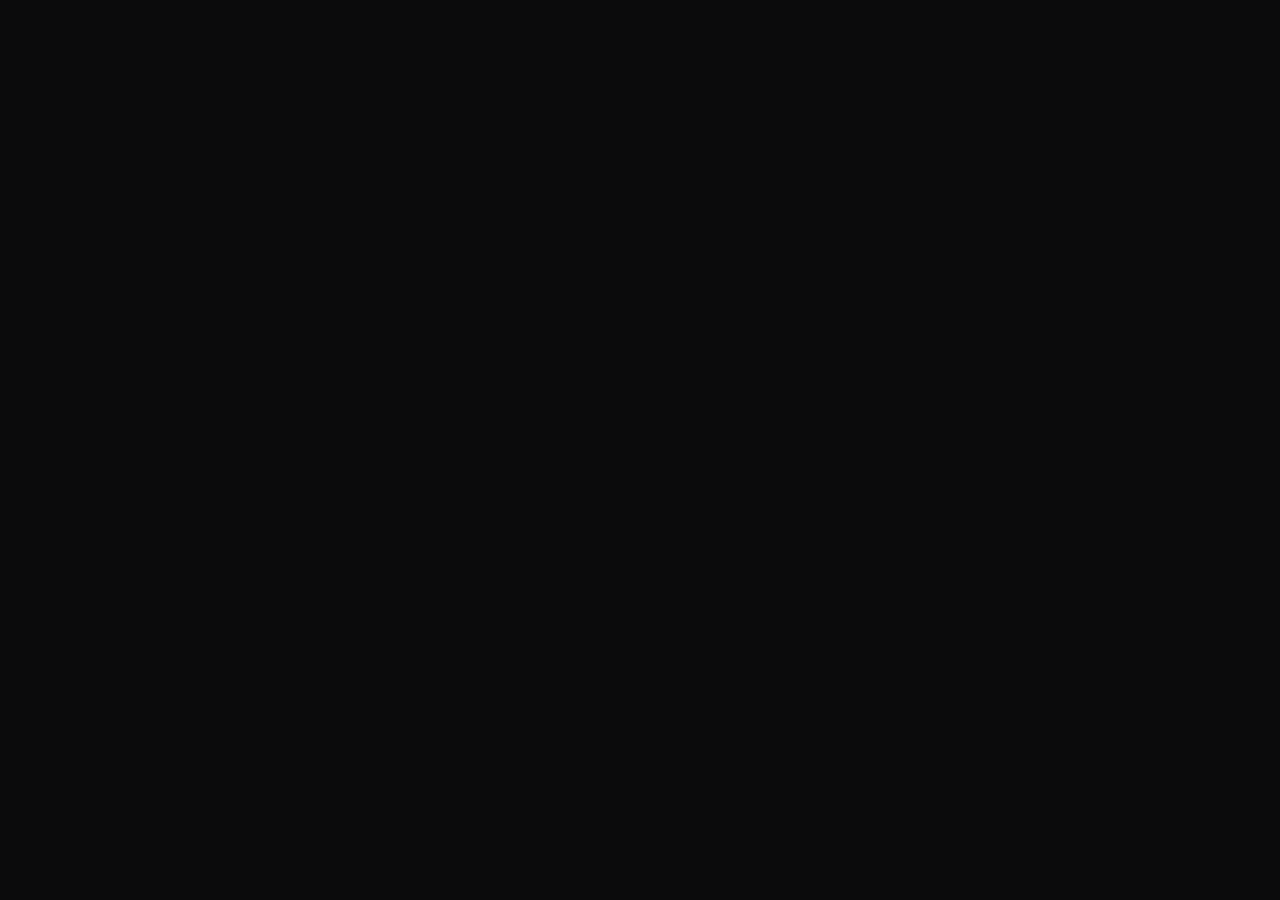
==== commit 98da6939: "v5.5: habit schedules, starter packs, 685-exercise library with demo videos Co-Authored-By: Claude O" ====
--- a/src/base-build4.html
+++ b/src/base-build4.html
@@ -777,7 +777,7 @@
   const foodDays = new Set(S.food.filter(f => f.clientId === id && ok(f.date)).map(f => f.date));
   S.daily.filter(d => d.clientId === id && ok(d.date)).forEach(d => {
     if (d.weight || foodDays.has(d.date)) p += POINTS.logDay;
-    if (c && c.habits.length && c.habits.every(h => d.habits.includes(h.id))) p += POINTS.habitsDay;
+    if (c && habitsOn(c, d.date).length && habitsOn(c, d.date).every(h => d.habits.includes(h.id))) p += POINTS.habitsDay;
   });
   return p;
 }
@@ -816,7 +816,7 @@
   const since = addDays(today(), -days + 1), p = DB.prog(c.programmeId), planned = p ? Math.max(1, Math.round(p.days.length * days / 7)) : 0;
   const done = S.logs.filter(l => l.clientId === c.id && l.date >= since).length;
   const dl = S.daily.filter(d => d.clientId === c.id && d.date >= since);
-  const habits = c.habits.length ? sum(dl, d => d.habits.length) / (days * c.habits.length) : 0;
+  const hx = habitSlots(c, since, days), habits = hx ? Math.min(1, sum(dl, d => d.habits.length) / hx) : 0;
   const foodDays = new Set(S.food.filter(f => f.clientId === c.id && f.date >= since).map(f => f.date)).size / days;
   const train = planned ? Math.min(1, done / planned) : 0;
   return { train: Math.round(train * 100), habits: Math.round(habits * 100), food: Math.round(foodDays * 100), all: Math.round((train + habits + foodDays) / 3 * 100), done, planned };
@@ -1246,7 +1246,7 @@
         <label class="f">Goal<select class="in sm" name="goal">${opt(GOALS, c.goal, g => [g.id, g.name])}</select></label><label class="f">Sex<select class="in sm" name="sex">${opt([['m', 'Male'], ['f', 'Female']], st.sex || 'm', x => x)}</select></label>
         <label class="f">Age<input class="in sm num" name="age" type="number" value="${st.age || ''}" required></label><label class="f">Height cm<input class="in sm num" name="height" type="number" value="${st.height || ''}" required></label>
         <label class="f">Weight kg<input class="in sm num" name="weight" type="number" step="0.1" value="${DB.dailyOf(c.id).filter(d => d.weight).pop()?.weight || ''}" required></label></div><button class="btn ghost sm" type="submit" style="align-self:flex-start">Apply new targets</button></form>
-      <section class="card"><h3>Habits</h3><div class="list">${c.habits.map(h => `<div class="li"><span class="grow">${esc(h.label)}</span><button class="iconbtn sm" data-act="delHabit" data-id="${c.id}" data-h="${h.id}" aria-label="Remove habit">${IC.x}</button></div>`).join('') || '<div class="empty small">No habits set.</div>'}</div>
+      <section class="card"><h3>Habits</h3><div class="list">${c.habits.map(h => `<div class="li"><span class="grow">${esc(h.label)} <span class="tiny">${esc(habitDaysText(h))}</span></span><button class="iconbtn sm" data-act="sheetHabitDays" data-c="${c.id}" data-h="${h.id}" aria-label="Change days">${IC.cal}</button><button class="iconbtn sm" data-act="delHabit" data-id="${c.id}" data-h="${h.id}" aria-label="Remove habit">${IC.x}</button></div>`).join('') || '<div class="empty small">No habits set.</div>'}</div>
         <form class="row" data-form="addHabit" data-id="${c.id}"><input class="in sm grow" name="label" placeholder="e.g. Pack lunch the night before" style="min-width:180px" required><button class="btn sm" type="submit">Add</button></form></section></div></div>
     <section class="card"><h3>Last 14 days</h3><div class="tablewrap"><table class="t num"><thead><tr><th>Date</th><th>kcal</th><th>Protein</th><th>Steps</th><th>Water</th><th>Sleep</th><th>Habits</th></tr></thead><tbody>
       ${Array.from({ length: 14 }, (_, i) => addDays(today(), -i)).map(dt => { const d = DB.day(c.id, dt) || {}, t = dayTotals(c.id, dt), tg = targetsFor(c, dt); return `<tr><td style="white-space:nowrap">${fmtLong(dt)}</td><td style="color:${!t.n ? 'var(--faint)' : Math.abs(t.kcal - tg.kcal) <= tg.kcal * 0.1 ? 'var(--good)' : 'var(--text)'}">${t.n ? t.kcal : '—'}</td><td style="color:${!t.n ? 'var(--faint)' : t.p >= tg.p * 0.9 ? 'var(--good)' : 'var(--warn)'}">${t.n ? t.p + 'g' : '—'}</td><td>${d.steps ? d.steps.toLocaleString('en-GB') : '—'}</td><td>${d.water ? (d.water / 1000).toFixed(1) + 'L' : '—'}</td><td>${d.sleep ? d.sleep + 'h' : '—'}</td><td>${(d.habits || []).length}/${c.habits.length}</td></tr>`; }).join('')}
@@ -1489,8 +1489,8 @@
       <div class="divider"></div><div class="row between"><span class="small"><b>Water</b> <span class="sub num">${((d.water || 0) / 1000).toFixed(2)} / ${(wt / 1000).toFixed(1)} L</span></span><div class="row" style="gap:6px"><button class="iconbtn sm" data-act="water" data-v="-250" aria-label="Remove a glass">−</button><button class="btn sm" data-act="water" data-v="250">${IC.drop} 250ml</button></div></div>
       <div class="water" aria-hidden="true">${Array.from({ length: glasses }, (_, i) => `<i class="${i < have ? 'on' : ''}"></i>`).join('')}</div></section>
 
-    <section class="card"><div class="row between"><h3>Habits</h3><span class="small sub num">${d.habits.length}/${c.habits.length}</span></div>
-      <div class="stack-sm">${c.habits.map(h => { const on = d.habits.includes(h.id); return `<button class="check ${on ? 'on' : ''}" data-act="habit" data-h="${h.id}"><span class="box">${on ? IC.tick : ''}</span><span>${esc(h.label)}</span></button>`; }).join('') || '<div class="empty small">No habits set yet.</div>'}</div></section>
+    <section class="card"><div class="row between"><h3>Habits</h3><span class="small sub num">${d.habits.length}/${habitsOn(c, t).length}</span></div>
+      <div class="stack-sm">${habitsOn(c, t).map(h => { const on = d.habits.includes(h.id); return `<button class="check ${on ? 'on' : ''}" data-act="habit" data-h="${h.id}"><span class="box">${on ? IC.tick : ''}</span><span>${esc(h.label)}</span></button>`; }).join('') || '<div class="empty small">No habits set yet.</div>'}</div></section>
 
     <div class="tiles">${stat('scale', `Weight (${c.units})`, d.weight ? kgTo(d.weight, c.units) : 'Log', 'sheetWeight')}${stat('foot', `Steps${c.targets.steps ? ' / ' + (c.targets.steps / 1000) + 'k' : ''}`, d.steps ? d.steps.toLocaleString('en-GB') : 'Log', 'sheetDaily')}${stat('moon', 'Sleep (hours)', d.sleep ?? 'Log', 'sheetDaily')}</div>
     ${pin ? `<button class="card tap" data-go="community"><div class="row" style="gap:8px"><span class="pill or">Pinned</span><b>${esc(S.settings.coachName)}</b></div><p class="small sub">${esc(pin.text)}</p></button>` : ''}`);
@@ -1743,7 +1743,7 @@
   addFoodItem: el => { const f = allFoods().find(x => x[0] === el.dataset.n), c = me(); if (!f) return; withRank(c, () => S.food.push({ id: uid(), clientId: c.id, date: FS.date, meal: FS.meal, name: f[0], serving: f[1], qty: +FS.qty, kcal: f[2], p: f[3], c: f[4], f: f[5] })); DB.ensureDay(c.id, FS.date); save(); toast(`${f[0]} added to ${FS.meal.toLowerCase()}`); const y = window.scrollY; render(); window.scrollTo(0, y); },
   delFood: el => { S.food = S.food.filter(f => f.id !== el.dataset.id); save(); stay({}); },
   goTrain: () => go('train'),
-  habit: el => { const c = me(), d = DB.ensureDay(c.id, today()), h = el.dataset.h; withRank(c, () => { d.habits = d.habits.includes(h) ? d.habits.filter(x => x !== h) : [...d.habits, h]; }); save(); if (c.habits.every(x => d.habits.includes(x.id))) toast(`All habits ticked. +${POINTS.habitsDay} points`); stay({}); },
+  habit: el => { const c = me(), d = DB.ensureDay(c.id, today()), h = el.dataset.h; withRank(c, () => { d.habits = d.habits.includes(h) ? d.habits.filter(x => x !== h) : [...d.habits, h]; }); save(); if (habitsOn(c, today()).every(x => d.habits.includes(x.id))) toast(`All habits ticked. +${POINTS.habitsDay} points`); stay({}); },
   water: el => { const c = me(), d = DB.ensureDay(c.id, el.dataset.date || today()); d.water = Math.max(0, (d.water || 0) + +el.dataset.v); save(); closeSheet(); if (d.water >= S.settings.waterTarget && +el.dataset.v > 0 && d.water - el.dataset.v < S.settings.waterTarget) toast('Water target hit'); stay({}); },
   seeFb: el => { const k = S.checkins.find(x => x.id === el.dataset.id); k.seen = true; save(); go('checkin', { id: k.id, _back: 'today' }); },
   siteDay: el => { DB.ensureDay(ses.clientId, el.dataset.date).siteDay = el.dataset.v === '1'; save(); stay({}); },
@@ -1959,7 +1959,7 @@
   const d = DB.day(c.id, date) || { habits: [], water: 0 }, tot = dayTotals(c.id, date), tg = targetsFor(c, date), plan = todaysPlan(c, date), logged = S.logs.some(l => l.clientId === c.id && l.date === date);
   const it = [{ l: 'Weigh-in', ic: 'scale', done: !!d.weight, act: 'sheetWeight' }, { l: plan.rest && !logged ? 'Rest day' : 'Session', ic: 'train', done: logged || (plan.rest && !plan.day), go: 'train' },
     { l: 'Food logged', ic: 'fuel', done: tot.n > 0, act: 'sheetFood' }, { l: `Protein ${tg.p}g`, ic: 'bolt', done: tot.p >= tg.p * 0.9, go: 'fuel' }, { l: `Water ${(S.settings.waterTarget / 1000).toFixed(1)}L`, ic: 'drop', done: (d.water || 0) >= S.settings.waterTarget, act: 'water', v: 250 }];
-  if (c.habits.length) it.push({ l: 'Habits', ic: 'tick', done: c.habits.every(h => d.habits.includes(h.id)), go: 'today' });
+  if (habitsOn(c, today()).length) it.push({ l: 'Habits', ic: 'tick', done: habitsOn(c, today()).every(h => d.habits.includes(h.id)), go: 'today' });
   if (c.targets.steps) it.push({ l: `${(c.targets.steps / 1000)}k steps`, ic: 'foot', done: (d.steps || 0) >= c.targets.steps, act: 'sheetDaily' });
   return { it, done: it.filter(x => x.done).length, n: it.length };
 }
@@ -2075,8 +2075,8 @@
       <div class="divider"></div><div class="row between"><span class="small"><b>Water</b> <span class="sub num">${((d.water || 0) / 1000).toFixed(2)} / ${(wt / 1000).toFixed(1)} L</span></span><div class="row" style="gap:6px"><button class="iconbtn sm" data-act="water" data-v="-250" aria-label="Remove a glass">−</button><button class="btn sm" data-act="water" data-v="250">${IC.drop} 250ml</button></div></div>
       <div class="water" aria-hidden="true">${Array.from({ length: glasses }, (_, i) => `<i class="${i < have ? 'on' : ''}"></i>`).join('')}</div></section>
 
-    <section class="card"><div class="row between"><h3>Habits</h3><span class="small sub num">${d.habits.length}/${c.habits.length}</span></div>
-      <div class="stack-sm">${c.habits.map(h => { const on = d.habits.includes(h.id); return `<button class="check ${on ? 'on' : ''}" data-act="habit" data-h="${h.id}"><span class="box">${on ? IC.tick : ''}</span><span>${esc(h.label)}</span></button>`; }).join('') || '<div class="empty small">No habits set yet.</div>'}</div></section>
+    <section class="card"><div class="row between"><h3>Habits</h3><span class="small sub num">${d.habits.length}/${habitsOn(c, t).length}</span></div>
+      <div class="stack-sm">${habitsOn(c, t).map(h => { const on = d.habits.includes(h.id); return `<button class="check ${on ? 'on' : ''}" data-act="habit" data-h="${h.id}"><span class="box">${on ? IC.tick : ''}</span><span>${esc(h.label)}</span></button>`; }).join('') || '<div class="empty small">No habits set yet.</div>'}</div></section>
     ${pin ? `<button class="card tap" data-go="community"><div class="row" style="gap:8px"><span class="pill or">Pinned</span><b>${esc(S.settings.coachName)}</b></div><p class="small sub">${esc(pin.text)}</p></button>` : ''}`);
 }
 
@@ -2451,7 +2451,7 @@
   const w = weightData(c, rg), logs = DB.logsOf(c.id).filter(l => l.date >= from), dl = DB.dailyOf(c.id).filter(d => d.date >= from), cd = DB.cardioOf(c.id).filter(k => k.date >= from);
   const days = Array.from({ length: Math.min(nDays, 400) }, (_, i) => addDays(t, -i)), tots = days.map(d => dayTotals(c.id, d)).filter(x => x.n), tg = c.targets.site, avg = (a, fn) => a.length ? sum(a, fn) / a.length : null;
   const vol = sum(logs, l => sum(l.sets, s => s.kg * s.reps)), dur = logs.filter(l => l.duration), st = dl.filter(d => d.steps), sl = dl.filter(d => d.sleep), wa = dl.filter(d => d.water), sk = streaks(c.id), pts = points(c.id), cp = compliance(c), dash = '–';
-  const hab = c.habits.length && dl.length ? sum(dl, d => d.habits.length) / (dl.length * c.habits.length) * 100 : null;
+  const hab = c.habits.length && dl.length ? Math.min(100, sum(dl, d => d.habits.length) / Math.max(1, sum(dl, d => habitsOn(c, d.date).length)) * 100) : null;
   return `<div class="row between"><span class="small sub">Showing: ${rangeWord()}.</span>${rangeSeg()}</div>
     <section class="card"><div class="row between nowrap"><h3>On-plan score</h3><span class="tiny">last 7 days</span></div>
       <div class="chw"><div class="chh"><div class="chc"><span class="chv num"><b>${cp.all}</b><small>%</small></span><span class="chl">Overall</span></div><div class="chc"><span class="chv num"><b>${cp.done}</b><small> of ${cp.planned}</small></span><span class="chl">Sessions done</span></div></div></div>
